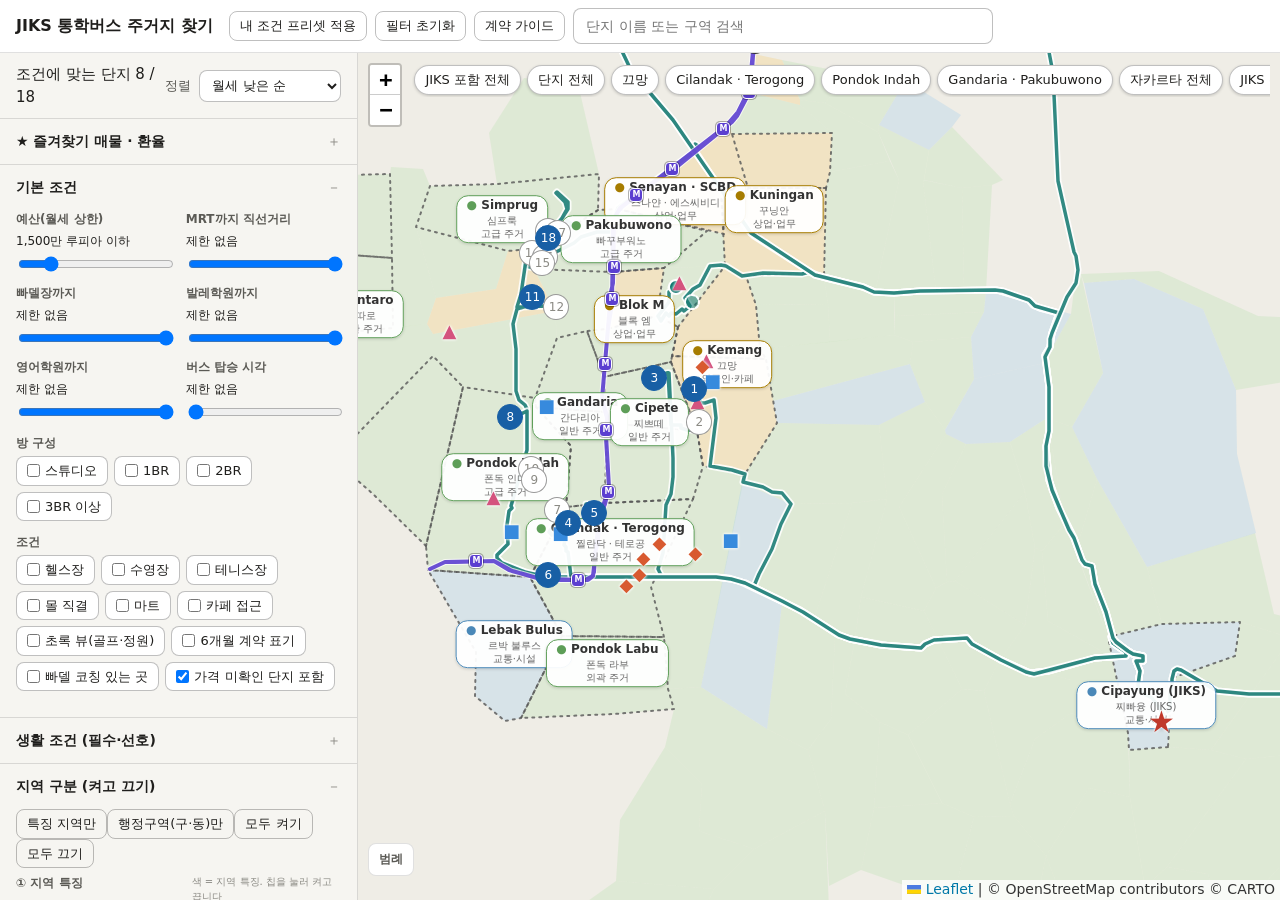
==== index.html @ 431fa8bb "Draw rail on real OSM track geometry; simplify transit colours - Rail lines from OSM route relations" ====
<!DOCTYPE html>
<html lang="ko">
<head>
<meta charset="utf-8">
<meta name="viewport" content="width=device-width, initial-scale=1">
<title>JIKS 통학버스 주거지 찾기</title>
<link rel="stylesheet" href="vendor/leaflet/leaflet.css">
<style>
.leaflet-tile-pane{filter:saturate(.85) brightness(1.02)}
:root{--surface-0:#f6f5f1;--surface-1:#efede6;--surface-2:#ffffff;--text-primary:#1f1e1c;--text-secondary:#5b5a55;--text-muted:#8b8a84;--border:rgba(0,0,0,.12);--border-strong:rgba(0,0,0,.25);--border-stronger:rgba(0,0,0,.4);--fill-accent:#185FA5;--on-accent:#ffffff;--fill-danger:#C0392B;--bg-success:#EAF3DE;--text-success:#27500A;--bg-danger:#FCEBEB;--text-danger:#791F1F;--text-accent:#185FA5;--radius:8px}
@media (prefers-color-scheme:dark){:root{--surface-0:#1c1c1a;--surface-1:#262624;--surface-2:#30302d;--text-primary:#f2f1ec;--text-secondary:#b9b8b0;--text-muted:#8d8c85;--border:rgba(255,255,255,.14);--border-strong:rgba(255,255,255,.28);--border-stronger:rgba(255,255,255,.45);--fill-accent:#5B9BE0;--on-accent:#10161d;--fill-danger:#E8695C;--bg-success:#27500A;--text-success:#C0DD97;--bg-danger:#791F1F;--text-danger:#F7C1C1;--text-accent:#85B7EB}}
*{box-sizing:border-box}
body{margin:0;background:var(--surface-0);color:var(--text-primary);font-family:system-ui,-apple-system,"Segoe UI","Noto Sans KR","Malgun Gothic",sans-serif;font-size:15px;line-height:1.6}
#wrap{max-width:1000px;margin:0 auto;padding:16px}
h1{font-size:22px;font-weight:500;margin:0 0 12px}
button,input[type=text],select{font:inherit;font-size:14px;color:var(--text-primary);background:transparent;border:0.5px solid var(--border-strong);border-radius:var(--radius);padding:6px 12px}
input[type=text],select{background:var(--surface-2);height:36px}
button{cursor:pointer}
button:hover{background:var(--surface-1)}
input[type=range]{width:100%}
.ch{display:inline-flex;align-items:center;gap:5px;font-size:13px;padding:4px 10px;border:0.5px solid var(--border-strong);border-radius:var(--radius);background:var(--surface-2);cursor:pointer;margin:0 6px 6px 0;color:var(--text-primary)}
.ch input{margin:0}
.bd{display:inline-block;font-size:12px;padding:2px 8px;border-radius:var(--radius);background:var(--surface-1);color:var(--text-secondary);margin:2px 4px 2px 0}
.ok{background:var(--bg-success);color:var(--text-success)}
.no{background:var(--bg-danger);color:var(--text-danger)}
.un{color:var(--text-muted)}
.lb{display:flex;flex-direction:column;gap:4px;font-size:13px;color:var(--text-secondary)}
.lb b{color:var(--text-primary);font-weight:500}
.cd{background:var(--surface-2);border:0.5px solid var(--border);border-radius:12px;padding:12px 14px;margin-bottom:8px}
.nb{display:inline-flex;align-items:center;justify-content:center;width:24px;height:24px;border-radius:50%;background:var(--fill-accent);color:var(--on-accent);font-size:12px;font-weight:500;flex:none}
.pp{font-size:13px;line-height:1.55}
.pp a{color:var(--text-accent)}
.pp h4{margin:10px 0 4px;font-size:13px;color:var(--text-secondary);font-weight:500}
.sm{font-size:13px;padding:4px 10px}
.tt{width:100%;font-size:13px;border-collapse:collapse;table-layout:fixed}
.tt td,.tt th{padding:6px 8px;border-bottom:0.5px solid var(--border);text-align:left;vertical-align:top;word-break:break-word;font-weight:400}
.tt th{color:var(--text-secondary);font-size:12px}

.leaflet-container{font:inherit;background:var(--surface-1)}
.leaflet-popup-content-wrapper,.leaflet-popup-tip{background:var(--surface-2);color:var(--text-primary)}
.leaflet-popup-content{margin:12px 14px;width:310px!important;font-size:13px;line-height:1.55}
.leaflet-popup-content a{color:var(--text-accent)}
.leaflet-popup-content h4{margin:10px 0 4px;font-size:13px;color:var(--text-secondary);font-weight:500}
.leaflet-div-icon{background:none;border:0}
.rm{width:26px;height:26px;border-radius:50%;display:flex;align-items:center;justify-content:center;font-size:12px;font-weight:500;border:1.5px solid var(--border-stronger);background:var(--surface-2);color:var(--text-muted)}
.rm{position:relative}
.rm.on{background:var(--fill-accent);border-color:var(--fill-accent);color:var(--on-accent)}
.rm.fv{box-shadow:0 0 0 3px #F5C518}
.rm.fv::after{content:'★';position:absolute;top:-12px;right:-9px;font-size:15px;line-height:1;color:#E0A800;text-shadow:0 0 2px #fff,0 0 2px #fff}
.fb{font-size:15px;line-height:1;padding:4px 10px;color:var(--text-secondary)}
.fb.on{color:#B8860B;border-color:#E0A800;background:rgba(245,197,24,.18)}
.fn{width:100%;min-height:54px;resize:vertical;font:inherit;font-size:13px;color:var(--text-primary);background:var(--surface-2);border:0.5px solid var(--border-strong);border-radius:var(--radius);padding:6px 8px}
.fc{border-left:4px solid #E0A800}
.fx{display:flex;flex-wrap:wrap;gap:6px;align-items:center;margin-top:6px}
.pin{font-size:18px;line-height:20px;text-align:center;text-shadow:0 0 3px #fff,0 0 3px #fff}
.jk{font-size:30px;line-height:30px;text-align:center;color:var(--fill-danger);text-shadow:0 0 3px #fff,0 0 3px #fff}
.leaflet-tooltip.bt{background:var(--surface-2);color:var(--text-primary);border:0.5px solid var(--border-strong);font-size:12px;font-weight:500;padding:1px 6px}
.leaflet-tooltip.dt{background:var(--surface-2);color:var(--text-primary);border:0.5px solid var(--border-strong);font-size:12px;padding:1px 5px}
.zlow .bt{display:none}
.tri{width:100%;height:100%;box-sizing:border-box;display:flex;align-items:center;justify-content:center;border-radius:4px;color:#fff;font-size:8px;font-weight:700;line-height:1;border:1.5px solid #fff;box-shadow:0 0 0 1px rgba(0,0,0,.3)}
.tri.x{border-radius:50%;font-size:9px;box-shadow:0 0 0 2px #333}
.leaflet-tooltip.trn{background:var(--surface-2);color:var(--text-primary);border:0.5px solid var(--border-strong);font-size:11px;font-weight:500;padding:0 5px}
.ztl .trn{display:none}
.ztl .zt,.ztl .zt *{display:none}
.ztl .tgn small+small{display:none}
.zfar .tgn{display:none}
.zlow .zt small{display:none}
.lgr{display:flex;align-items:center;gap:6px;cursor:pointer;user-select:none;padding:1px 0}
.lgr i{display:inline-block;width:20px;height:0;border-top:4px solid}
.lgr.off{opacity:.35;text-decoration:line-through}
#tlg{margin-top:6px;border-top:0.5px solid var(--border);padding-top:6px}
.zc{border-left:4px solid var(--border-strong);cursor:pointer}
.kt{font-size:11px;line-height:1.15;text-align:center;white-space:nowrap;color:var(--text-primary);text-shadow:0 0 3px #fff,0 0 3px #fff,0 0 4px #fff;pointer-events:none}
.kt small{display:block;font-size:10px;color:#666}
.sw{display:inline-block;width:12px;height:12px;border-radius:3px;margin:0 3px 0 6px;vertical-align:-2px;border:0.5px solid rgba(0,0,0,.25)}
.kcn{color:#555;font-size:13px;font-weight:600;letter-spacing:.02em;line-height:1.2;text-align:center;white-space:nowrap;text-shadow:0 0 4px #fff,0 0 4px #fff,0 0 6px #fff;pointer-events:none}
.kcn small{display:block;font-size:11px;font-weight:500}
.tgn{width:max-content;font-size:12px;font-weight:600;white-space:nowrap;text-align:center;background:rgba(255,255,255,.94);border:1px solid;border-radius:12px;padding:2px 9px;pointer-events:auto;cursor:pointer;color:#333;line-height:1.3;box-shadow:0 1px 3px rgba(0,0,0,.15);transform:translate(-50%,-50%)}
.tgn small{display:block;font-size:10px;font-weight:500;color:#666}
.sg{margin:12px 0 4px;font-size:12px;font-weight:600;color:var(--text-secondary)}
.sg small{font-weight:400;color:var(--text-muted);margin-left:6px}
.cc{--cc:#999;display:inline-flex;align-items:center;gap:6px;font-size:13px;padding:4px 11px;border:1px solid var(--border-strong);border-radius:999px;background:var(--surface-2);cursor:pointer;margin:0 6px 6px 0;opacity:.5;user-select:none}
.cc input{display:none}
.cc i{width:12px;height:12px;border-radius:50%;background:var(--cc);display:inline-block;border:0.5px solid rgba(0,0,0,.25)}
.cc:has(input:checked){opacity:1;border-color:var(--cc);background:color-mix(in srgb,var(--cc) 30%,var(--surface-2))}
.rg{display:flex;align-items:center;gap:8px;margin:14px 0 4px;font-size:13px;font-weight:600}
.rg i{width:12px;height:12px;border-radius:50%;display:inline-block;flex:none;border:0.5px solid rgba(0,0,0,.25)}
.rg span{font-weight:400;color:var(--text-muted);font-size:12px}
.rt td{cursor:pointer}
.rt tr:hover td{background:var(--surface-1)}
details.dz{border:0.5px solid var(--border);border-radius:10px;background:var(--surface-2);margin-bottom:6px;padding:6px 12px}
details.dz summary{cursor:pointer;font-size:14px;padding:4px 0}
.tbl{width:100%;border-collapse:collapse;font-size:13px;table-layout:fixed;word-break:break-word}
.tbl td,.tbl th{border-bottom:0.5px solid var(--border);padding:6px 6px;text-align:left;vertical-align:top;font-weight:400}
.zt{font-size:13px;font-weight:600;white-space:nowrap;text-align:center;text-shadow:0 0 3px #fff,0 0 3px #fff,0 0 5px #fff;pointer-events:none}
.zt small{display:block;font-size:11px;font-weight:400}
.jt{transform:translate(-50%,-50%)}
.zc{border-left:4px solid var(--border-strong);cursor:pointer}
.lk{display:flex;flex-wrap:wrap;gap:4px 10px;margin-top:4px}
.ng{margin:10px 0 4px;font-size:13px;color:var(--text-secondary);font-weight:500}
.ni{display:grid;grid-template-columns:repeat(auto-fit,minmax(230px,1fr));gap:6px 12px}
.nr{display:flex;align-items:center;justify-content:space-between;gap:8px;border:0.5px solid var(--border);border-radius:var(--radius);padding:4px 8px;background:var(--surface-2);font-size:13px;line-height:1.35}
.nr small{display:block;color:var(--text-muted);font-size:11px}
.nr select{height:30px;font-size:13px;padding:2px 6px;flex:none}
.nr.m{border-color:var(--fill-accent);border-width:1.5px}
.nr.p{border-style:dashed;border-color:var(--border-stronger)}
.ckr{display:flex;justify-content:space-between;align-items:center;gap:6px;padding:2px 0;border-bottom:0.5px solid var(--border)}
.ck{display:inline-flex;gap:3px;flex:none}
.ck button.on1{background:var(--bg-success);color:var(--text-success)}
.ck button.on0{background:var(--bg-danger);color:var(--text-danger)}


input[type=number]{font:inherit;color:var(--text-primary);background:var(--surface-2);border:0.5px solid var(--border-strong);border-radius:var(--radius);padding:4px 8px;height:30px;width:100%}
.fxb{font-size:12px;color:var(--text-secondary);margin:0 0 8px}
.fxb b{color:var(--text-primary);font-size:14px}
.lr{margin:3px 0}
.rtl{display:flex;align-items:center;justify-content:space-between;gap:6px;padding:3px 0;font-size:13px}.rtl label{display:flex;align-items:center;gap:6px;cursor:pointer;min-width:0}.rtl .sw2{width:14px;height:5px;border-radius:3px;flex:none}.rtl small{color:var(--text-muted);font-size:11px;white-space:nowrap}
.leaflet-tooltip.rn{font-size:11px;font-weight:600;padding:1px 5px}
.st{font-size:16px;line-height:1;padding:2px 8px;color:var(--text-muted)}
.st.on{color:#E0A800;border-color:#E0A800}
/* 배경지도: CARTO Voyager 밝은 컬러 타일 */
/* ===== 앱 셸: PC 2열(사이드바+지도), 모바일 탭 ===== */
html,body{height:100%}
body{overflow:hidden;font-size:14px;line-height:1.5}
#shell{display:grid;grid-template-columns:clamp(340px,28vw,420px) minmax(0,1fr);grid-template-rows:auto minmax(0,1fr);height:100dvh}
#top{grid-column:1/-1;display:flex;align-items:center;gap:8px;padding:8px 16px;background:var(--surface-2);border-bottom:0.5px solid var(--border);min-width:0}
#top h1{font-size:16px;font-weight:600;margin:0 8px 0 0;white-space:nowrap}
#top #q{flex:1;min-width:120px;max-width:420px}
#top .sm{white-space:nowrap}
#tabs{display:none}
#side{overflow-y:auto;overscroll-behavior:contain;background:var(--surface-0);border-right:0.5px solid var(--border);min-height:0}
#mapcol{position:relative;min-width:0;min-height:0}
#mw{position:absolute;inset:0;background:var(--surface-1)}
#sbar{position:sticky;top:0;z-index:5;display:grid;grid-template-columns:1fr auto;gap:8px;align-items:center;padding:10px 16px;background:var(--surface-0);border-bottom:0.5px solid var(--border)}
#sbar #cnt{font-size:14px;font-weight:600}
#sbar .lb{flex-direction:row;align-items:center;gap:6px}
#sbar select{height:32px;font-size:13px;padding:2px 8px}
details.g{border-bottom:0.5px solid var(--border);background:var(--surface-0)}
details.g>summary{cursor:pointer;list-style:none;display:flex;justify-content:space-between;align-items:center;padding:12px 16px;font-size:14px;font-weight:600;margin:0!important}
details.g>summary::-webkit-details-marker{display:none}
details.g>summary::after{content:'＋';font-weight:400;color:var(--text-muted)}
details.g[open]>summary::after{content:'－'}
details.g>.gb{padding:0 16px 14px}
#needp{margin:0!important}
.sg{display:grid!important;grid-template-columns:1fr 1fr;gap:10px 14px!important;margin:0 0 12px!important}
.sg .lb{font-size:12px}
.rowl{margin:0 0 6px!important;display:flex;flex-wrap:wrap;align-items:center;gap:0}
.rowl>span{flex:0 0 100%;margin:0 0 4px!important;font-size:12px!important;font-weight:600}
.ni{grid-template-columns:1fr!important}
#fvp{margin:0!important;padding:12px 16px 0}
#lstw{padding:12px 16px 16px}
#lstw .cd{padding:10px 12px;margin-bottom:8px;cursor:default}
.cd .cm{font-size:12px;color:var(--text-secondary);margin:4px 0 8px;overflow-wrap:anywhere}
.cg{display:grid;grid-template-columns:repeat(3,1fr);gap:6px;margin-bottom:6px}
.cg>div{background:var(--surface-1);border-radius:8px;padding:6px 8px;min-width:0}
.cg small{display:block;font-size:11px;color:var(--text-muted)}
.cg b{font-weight:600;font-size:14px;overflow-wrap:anywhere}
.cs{font-size:12px;color:var(--text-secondary);margin-bottom:4px}
.ch2{display:flex;align-items:center;gap:8px;min-width:0}
.ch2 b{font-weight:600;min-width:0;overflow-wrap:anywhere}
#lstw .fx{flex-wrap:nowrap;flex:none}
#lstw .fx button{white-space:nowrap;padding:4px 8px}
#zinfo{margin:0!important}
#zinfo>div:first-child{display:none}
#zinfo .tt{font-size:12px}
.note{font-size:11px;color:var(--text-muted);line-height:1.6;padding:12px 16px 24px}
#mtool{position:absolute;top:10px;left:54px;right:10px;z-index:1000;display:flex;gap:6px;overflow-x:auto;scrollbar-width:none;padding:2px}
#mtool::-webkit-scrollbar{display:none}
#mtool .sm{flex:none;background:var(--surface-2);box-shadow:0 1px 3px rgba(0,0,0,.18);white-space:nowrap;border-radius:999px}
#lg{position:absolute;left:10px;bottom:24px;z-index:1000;background:var(--surface-2);border:0.5px solid var(--border);border-radius:8px;font-size:12px;color:var(--text-secondary);line-height:1.6;max-width:calc(100% - 20px)}
#lg>summary{cursor:pointer;padding:6px 10px;font-weight:600;list-style:none}
#lg>summary::-webkit-details-marker{display:none}
#lg>div{padding:0 10px 8px}
:focus-visible{outline:2px solid var(--fill-accent);outline-offset:1px}
@media (max-width:860px){
#shell{grid-template-columns:1fr;grid-template-rows:auto auto minmax(0,1fr)}
#top{flex-wrap:wrap;padding:8px 12px;gap:6px}
#top h1{font-size:15px;flex:1 0 100%;margin:0}
#top #q{max-width:none;flex:1 0 100%;order:3}
#tabs{display:flex;background:var(--surface-2);border-bottom:0.5px solid var(--border)}
#tabs button{flex:1;border:0;border-radius:0;padding:10px 0;font-size:14px;font-weight:600;color:var(--text-secondary);border-bottom:2px solid transparent}
#tabs button.on{color:var(--fill-accent);border-bottom-color:var(--fill-accent)}
body[data-v=map] #side{display:none}
body[data-v=list] #mapcol{display:none}
#side{border-right:0}
#sbar{padding:8px 12px}
details.g>summary,details.g>.gb,#fvp,#lstw,.note{padding-left:12px;padding-right:12px}
#mtool{left:50px}
}

</style>
</head>
<body data-v="map">
<div id="shell">
<div id="app" style="display:contents">
<header id="top"><h1>JIKS 통학버스 주거지 찾기</h1>
<button class="sm" id="preset">내 조건 프리셋 적용</button>
<button class="sm" id="reset">필터 초기화</button>
<a class="sm" href="housing-guide/" style="display:inline-flex;align-items:center;text-decoration:none;border:0.5px solid var(--border-strong);border-radius:var(--radius);color:var(--text-primary)">계약 가이드</a>
<input type="text" id="q" placeholder="단지 이름 또는 구역 검색" style="flex:1;min-width:180px">
</header>
<nav id="tabs"><button data-v="map" class="on">지도</button><button data-v="list">목록·필터</button></nav>
<aside id="side">
<div id="sbar">
<div style="font-size:15px;font-weight:500" id="cnt"></div>
<label class="lb" style="flex-direction:row;align-items:center;gap:8px">정렬
<select id="sort"><option value="p">월세 낮은 순</option><option value="s">선호 충족 많은 순</option><option value="m">MRT 가까운 순</option><option value="j">JIKS 가까운 순</option><option value="b">버스 탑승 늦은 순</option><option value="n">번호 순</option></select></label>
</div>
<details class="g" id="fp"><summary>★ 즐겨찾기 매물 · 환율</summary><div class="gb"><div class="fxb"><b id="fxl"></b><div id="fxs"></div><button class="sm" id="fxr" style="margin-top:6px">환율 새로고침</button></div><div class="sg"><label class="lb">관리비(IPL) Rp/㎡<input type="number" data-cost="ipl" step="1000" min="0"></label><label class="lb">전기 단가 Rp/kWh<input type="number" data-cost="kwh" step="10" min="0"></label></div><div id="fpl"></div><div class="sub">공과금은 면적 기준 추정입니다. 전기 약 5.2kWh/㎡, 물 Rp 100,000 + 1,500/㎡. 관리비·전기·물은 단지와 사용량에 따라 달라 실제 청구액과 다릅니다.</div></div></details>
<details class="g" open><summary>기본 조건</summary><div class="gb">
<div class="sg">
<label class="lb">예산(월세 상한) <b id="bv"></b><input type="range" id="budget" min="5" max="60" step="0.5" value="15"></label>
<label class="lb">MRT까지 직선거리 <b id="mv"></b><input type="range" id="mrt" min="0.5" max="5" step="0.1" value="5"></label>
<label class="lb">빠델장까지 <b id="pv"></b><input type="range" id="pd" min="0.5" max="5" step="0.1" value="5"></label>
<label class="lb">발레학원까지 <b id="blv"></b><input type="range" id="bl" min="0.5" max="5" step="0.1" value="5"></label>
<label class="lb">영어학원까지 <b id="env"></b><input type="range" id="en" min="0.5" max="5" step="0.1" value="5"></label>
<label class="lb">버스 탑승 시각 <b id="busv"></b><input type="range" id="bus" min="0" max="60" step="5" value="0"></label>
</div>
<div class="rowl">
<span style="font-size:13px;color:var(--text-secondary);margin-right:6px">방 구성</span>
<label class="ch"><input type="checkbox" data-t="S"> 스튜디오</label>
<label class="ch"><input type="checkbox" data-t="1"> 1BR</label>
<label class="ch"><input type="checkbox" data-t="2"> 2BR</label>
<label class="ch"><input type="checkbox" data-t="3"> 3BR 이상</label>
</div>
<div class="rowl">
<span style="font-size:13px;color:var(--text-secondary);margin-right:6px">조건</span>
<label class="ch"><input type="checkbox" data-f="gym"> 헬스장</label>
<label class="ch"><input type="checkbox" data-f="pool"> 수영장</label>
<label class="ch"><input type="checkbox" data-f="ten"> 테니스장</label>
<label class="ch"><input type="checkbox" data-f="mall"> 몰 직결</label>
<label class="ch"><input type="checkbox" data-f="mart"> 마트</label>
<label class="ch"><input type="checkbox" data-f="cafe"> 카페 접근</label>
<label class="ch"><input type="checkbox" data-f="green"> 초록 뷰(골프·정원)</label>
<label class="ch"><input type="checkbox" data-f="t6"> 6개월 계약 표기</label>
<label class="ch"><input type="checkbox" data-f="coach"> 빠델 코칭 있는 곳</label>
<label class="ch"><input type="checkbox" id="unk" checked> 가격 미확인 단지 포함</label>
</div>
</div></details>
<details id="needp" class="g">
<summary>생활 조건 (필수·선호) <span id="ncnt" style="font-weight:400;font-size:12px;color:var(--text-muted)"></span></summary>
<div class="gb">
<div style="display:flex;flex-wrap:wrap;gap:8px;align-items:center;margin:6px 0">
<button class="sm" id="npreset">추천 생활 조건 적용</button>
<button class="sm" id="nclear">생활 조건 해제</button>
<button class="sm" id="iload">주변 인프라 불러오기</button>
<label class="ch" style="margin:0"><input type="checkbox" id="nu" checked> 미확인 필수 조건은 포함</label>
</div>
<label class="lb" style="max-width:320px;margin-bottom:6px">인프라 집계 반경 <b id="irv"></b><input type="range" id="ir" min="300" max="1500" step="100" value="800"></label>
<div id="istat" style="font-size:12px;color:var(--text-muted);line-height:1.6">필수는 충족하지 못하면 제외하고, 선호는 충족 수로 정렬합니다. 주변 인프라는 OpenStreetMap에서 불러옵니다. 설비·계약 항목은 단지 팝업에서 ✓·✗로 기록합니다.</div>
<div style="margin:6px 0 2px"><span style="font-size:13px;color:var(--text-secondary);margin-right:6px">인프라 지도 표시</span><span id="ilay"></span></div>
<div id="inote" style="font-size:12px;color:var(--text-muted)"></div>
<div id="nlist"></div>
</div>
</details>
<details class="g" open><summary>지역 구분 (켜고 끄기)</summary><div class="gb">
<div class="rowl"><button class="sm" data-rp="feat">특징 지역만</button><button class="sm" data-rp="admin">행정구역(구·동)만</button><button class="sm" data-rp="all">모두 켜기</button><button class="sm" data-rp="none">모두 끄기</button></div>
<div class="sg">① 지역 특징<small>색 = 지역 특징. 칩을 눌러 켜고 끕니다</small></div>
<div class="rowl"><span id="catchips"></span></div>
<div class="rowl"><button class="sm" data-cp="1">특징 전체 켜기</button><button class="sm" data-cp="0">특징 전체 끄기</button></div>
<div class="sg">② 색과 경계</div>
<div class="rowl">
<label class="ch"><input type="checkbox" data-l="tp" checked> 특징별 색칠</label>
<label class="ch"><input type="checkbox" data-l="kc"> 구(Kecamatan) 경계·이름</label>
<label class="ch"><input type="checkbox" data-l="kl"> 동(Kelurahan) 경계</label>
<label class="ch"><input type="checkbox" data-l="kn"> 동 이름(확대 시)</label>
<label class="ch"><input type="checkbox" data-l="zn"> 대략 원(옛 방식)</label>
</div>
<div class="sg">③ 이름표와 설명</div>
<div class="rowl">
<label class="ch"><input type="checkbox" data-l="nm" checked> 특징 지역(통칭)</label>
<label class="ch"><input type="checkbox" data-l="jd"> 그 밖의 자카르타 동네</label>
<label class="ch"><input type="checkbox" data-l="zl" checked> 이름 라벨</label>
<label class="ch"><input type="checkbox" data-l="zk"> 한국 비유</label>
<label class="ch"><input type="checkbox" data-l="zd" checked> 설명 팝업·목록</label>
</div>
<div class="sg">④ 장소</div>
<div class="rowl">
<label class="ch"><input type="checkbox" data-l="pd" checked> 빠델</label>
<label class="ch"><input type="checkbox" data-l="bl" checked> 발레</label>
<label class="ch"><input type="checkbox" data-l="en" checked> 영어학원</label>
<label class="ch"><input type="checkbox" data-l="bus" checked> 버스 시각</label>
</div>
</div></details>
<details class="g"><summary>통학 버스 노선도</summary><div class="gb">
<div style="display:flex;gap:6px;margin-bottom:6px"><button class="sm" id="rtall">전체 켜기</button><button class="sm" id="rtnone">전체 끄기</button></div>
<label class="ch"><input type="checkbox" id="rtlab" checked> 정류장 이름·시각 (확대 시)</label>
<div id="rtlist"></div>
<div class="note" style="padding:6px 0 0">정류장을 시간 순서로 이어 JIKS까지 간 도로 경로 추정입니다(OSRM·OpenStreetMap, 내장 데이터). 실제 경로와 다를 수 있고 노선 번호는 시간표 블록 순서로 추정한 값입니다.</div>
</div></details>
<details class="g" open><summary>교통 표시</summary><div class="gb">
<div class="rowl">
<button class="sm" id="tall">교통 전체 켜기</button><button class="sm" id="tnone">교통 전체 끄기</button><button class="sm" id="trl">교통 다시 불러오기</button>
</div>
<div class="rowl">
<label class="ch"><input type="checkbox" data-l="st" checked> <span style="color:#5B3FD0">■</span> MRT</label>
<label class="ch"><input type="checkbox" data-l="lrt"> <span style="color:#5B3FD0">■</span> LRT</label>
<label class="ch"><input type="checkbox" data-l="krl"> <span style="color:#78716C">■</span> KRL·철도</label>
<label class="ch"><input type="checkbox" data-l="apt"> <span style="color:#78716C">■</span> 공항철도</label>
<label class="ch"><input type="checkbox" data-l="hsr"> <span style="color:#78716C">■</span> 고속철</label>
<label class="ch"><input type="checkbox" data-l="mrp"> <span style="color:#5B3FD0;opacity:.55">■</span> MRT 2단계(미개통)</label>
<label class="ch"><input type="checkbox" data-l="brt"> <span style="color:#1565C0">■</span> BRT 노선</label>
<label class="ch"><input type="checkbox" data-l="bst"> <span style="color:#1565C0">●</span> BRT 정류장</label>
<label class="ch"><input type="checkbox" data-l="stn"> 역 이름</label>
</div>
<div id="tstat" style="font-size:12px;color:var(--text-muted);line-height:1.6">교통 노선과 역을 불러오는 중…</div>
<div id="tnote" style="font-size:12px;color:var(--text-muted)"></div>
</div></details>
<div id="fvp" style="margin-bottom:14px"></div>
<input type="file" id="fimp" accept="application/json,.json" style="display:none">
<div id="lstw">
<div id="list"></div>
</div>
<details class="g"><summary>구역·동네 안내</summary><div class="gb">
<div id="zinfo" style="margin-bottom:14px"></div>
<div id="kinfo" style="margin-bottom:14px"></div>
</div></details>
<details class="g"><summary>버스 시간표 (S2 2026-2027)</summary><div class="gb">
<input type="text" id="tq" placeholder="정류장 이름 검색" style="width:100%;margin-bottom:8px">
<div id="tt"></div>
<div style="font-size:12px;color:var(--text-muted);margin-top:8px;line-height:1.6">시간표 텍스트가 뒤섞여 있어 정류장과 시각의 짝은 읽은 순서입니다. 노선 번호는 원문에서 확인되는 경우만 적었습니다. 학교 원본 PDF로 대조하세요. 가격은 사이트 표기 그대로이며 문의 때 최종 확인이 필요합니다.</div>
</div></details>
<div class="note">OpenStreetMap 실제 지도입니다. 단지·학원·JIKS 팝업마다 구글 지도 링크와 부동산 사이트 검색 링크가 있습니다. 거리는 모두 직선거리입니다. 매물 링크는 각 사이트의 검색 결과이며 가격은 사이트에서 최종 확인하세요. 구역 원은 대략적인 범위이며 행정 경계가 아닙니다. 한국 비유는 분위기 기준의 대략적 대응입니다.</div>
</aside>
<main id="mapcol">
<div id="mtool">
<button class="sm" data-pre="all">JIKS 포함 전체</button>
<button class="sm" data-pre="fit">단지 전체</button>
<button class="sm" data-pre="kem">끄망</button>
<button class="sm" data-pre="cil">Cilandak · Terogong</button>
<button class="sm" data-pre="pi">Pondok Indah</button>
<button class="sm" data-pre="gan">Gandaria · Pakubuwono</button>
<button class="sm" data-pre="jk">자카르타 전체</button>
<button class="sm" data-pre="jiks">JIKS 주변</button>

</div>
<div id="mw"><div id="map" style="position:absolute;inset:0"></div></div>
<details id="lg"><summary>범례</summary><div>
<span style="color:var(--fill-accent)">●</span> 조건 통과 · <span style="color:var(--text-muted)">●</span> 제외 · <span style="color:var(--fill-danger)">★</span> JIKS<br>
<span style="color:#D85A30">◆</span> 빠델 · <span style="color:#D4537E">▲</span> 발레 · <span style="color:#378ADD">■</span> 영어학원<br>
<div id="clg"></div>
<div id="tlg"></div></div></details>
</main>
</div>
</div>
<script src="vendor/leaflet/leaflet.js"></script>
<script src="kel.js"></script>
<script src="routes.js"></script>
<script>
const $=i=>document.getElementById(i);
const hav=(a,b,c,d)=>{const t=Math.PI/180,x=(c-a)*t,y=(d-b)*t,q=Math.sin(x/2)**2+Math.cos(a*t)*Math.cos(c*t)*Math.sin(y/2)**2;return 12742*Math.asin(Math.sqrt(q))};
const JK={n:'Jakarta International Korean School (JIKS)',lat:-6.316718,lng:106.8925189,pid:'ChIJRSCSj0DtaS4RMkHZg6CdzYA'};
const gm=(lat,lng)=>'https://www.google.com/maps/search/?api=1&query='+lat+','+lng;
const gd=(lat,lng)=>'https://www.google.com/maps/dir/?api=1&origin='+lat+','+lng+'&destination='+JK.lat+','+JK.lng+'&destination_place_id='+JK.pid;
const ST=[{n:'Lebak Bulus',lat:-6.289254,lng:106.774937},{n:'Fatmawati',lat:-6.292429,lng:106.792466},{n:'Cipete Raya',lat:-6.2774,lng:106.7975},{n:'Haji Nawi',lat:-6.2667982,lng:106.7973162},{n:'Blok A',lat:-6.2555837,lng:106.797134},{n:'Blok M BCA',lat:-6.2445265,lng:106.7982103}];
const KN={pd:{l:'빠델장',c:'#D85A30'},bl:{l:'발레학원',c:'#D4537E'},en:{l:'영어학원',c:'#378ADD'}};
const PO=[
{k:'pd',n:'Padel Pro Kemang',lat:-6.2560128,lng:106.8137738,coach:1,d:'Jl. Kemang II No.35 · 실내 6면 · 06:00~24:00 · 평일 31.5만/주말 45만 루피아(시간당) · 개인·세미·그룹 코칭 패키지 · 구글 4.5(185)'},
{k:'pd',n:'Racquet Padel Club Cilandak',lat:-6.2863288,lng:106.8063832,coach:1,d:'Jl. M.P.R. III Dalam No.4 · 06:00~22:00 · 카페·샤워·펫 가능 · 코트+코치 예약 가능 · 구글 4.3(134)'},
{k:'pd',n:'Casa de Padel',lat:-6.288781,lng:106.8036166,coach:0,d:'Jl. Cilandak Tengah I Dalam 15A · 2코트 · 커피·도넛 판매 · 구글 4.8(230)'},
{k:'pd',n:'Padely Courts',lat:-6.2934693,lng:106.800659,coach:0,d:'Jl. Intan No.8B · 2코트 · 녹지, Cafe Ohana 뒤 · 08:00~22:00 · 구글 4.8(6)'},
{k:'pd',n:'Citicourt Padel Cilandak',lat:-6.2915532,lng:106.8029616,coach:0,d:'Midtown Residence, Jl. TB Simatupang · 2코트 · 구글 4.6(33)'},
{k:'pd',n:'Backyard Padel Club Cilandak',lat:-6.2879292,lng:106.8125355,coach:0,d:'Jl. Jeruk Purut Raya 50 · 실내 2코트 · 구글 4.9(202)'},
{k:'bl',n:'Rockstar Academy (Lippo Mall Kemang)',lat:-6.2620065,lng:106.8128422,d:'Lippo Mall Kemang 안 · 발레·체조·농구 등 키즈 스포츠, 성인반 · 09:00~21:00 · 구글 4.9(687)'},
{k:'bl',n:'Kemang Dance Center',lat:-6.2550677,lng:106.8144552,d:'Jl. Bangka Raya 5C · RAD 커리큘럼 · 보호자 대기 카페 · 구글 4.7(40) · 후기 일부는 지도 방식에 불만'},
{k:'bl',n:'Caritas Ballet (Pondok Indah Golf Apt 내)',lat:-6.2742213,lng:106.7847277,d:'토요일 오전 프리발레 · 성인 평일 오전반 · 구글 5.0(7)'},
{k:'bl',n:'Toma Studio Pondok Indah',lat:-6.2785004,lng:106.7778578,d:'발레·바레·요가 등 스튜디오 · 구글 4.7(50)'},
{k:'bl',n:'Ade Rayanti School of Ballet',lat:-6.250167,lng:106.770259,d:'Tanah Kusir · 바가노바 방식 · 14:00~18:00 · 구글 4.7(29)'},
{k:'bl',n:'The Ballet Academy of Indonesia',lat:-6.2418023,lng:106.8097854,d:'Jl. Cibulan Raya 18, Petogogan · 구글 4.8(18) · 일요일 휴무'},
{k:'en',n:'TBI Pondok Indah',lat:-6.2845806,lng:106.78929,d:'Jl. Terogong Raya 32 · The British Institute · 구글 4.9(85) · CELTA 교사 후기 · 토요일 09~15시'},
{k:'en',n:'English 1 Pondok Indah',lat:-6.2842313,lng:106.7809526,d:'Plaza Pondok Indah I · 어린이 영어 · 구글 4.9(132) · 매일 운영'},
{k:'en',n:'I Can Read Pondok Indah',lat:-6.2629672,lng:106.786954,d:'Plaza 5 Pondok Indah, Jl. Margaguna Raya 3 · 아동·청소년 영어 · 구글 5.0(163)'},
{k:'en',n:'I Can Read Kemang',lat:-6.2585849,lng:106.8153776,d:'Jl. Kemang Raya 17 · 아동 읽기·영어 · 구글 5.0(42)'},
{k:'en',n:'Sparks English Kemang',lat:-6.2858637,lng:106.8184967,d:'Jl. Ampera Raya 37 · 아동 영어 · 구글 4.4(7) · 수강 일정 변경 불만 후기'}
];
const H='https://jendela360.com/en/sewa-apartemen-hamptons-park-apartment/';
const NP='PONDOK INDAH 1·2 계열(추정), 노선 번호 확인 불가';
const NK='PAKUBUWONO 1·2 중 하나(추정)';
const R=[
{id:'kv',sn:'Kemang Village',nm:'Kemang Village Apartment',z:'끄망',lat:-6.2598032,lng:106.8124117,b:['05:45','Avenue of The Star','KEMANG 1·2·3 (원문 표기)'],p:{S:8.5,'1':null,'2':14,'3':23.5},pt:'스튜디오 38㎡ 850만~1,122만 · 2BR 1,400만~1,770만 · 3BR 2,350만~',f:{gym:1,pool:1,ten:1,mall:1,mart:1,cafe:1},gr:'city',vw:'도시 뷰 위주. 단지에 미니골프·조깅트랙은 있으나 초록 조망은 확인 못 함',t6:0,rt:[4.6,4599],ls:[['KMVA071','스튜디오 38㎡ · Intercon · 1년 선납 시 월 899만',8.99,'https://jendela360.com/sewa-apartemen-kemang-village-apartment/KMVA071'],['KMVA076','스튜디오 38㎡ · 시티뷰 · 1년 선납 1억3,464만(월 1,122만)',11.22,'https://jendela360.com/sewa-apartemen-kemang-village-apartment/KMVA076'],['Rumah123','스튜디오 38㎡ · Intercon(개인 중개)',8.5,'https://www.rumah123.com/venue/kemang-village-175/'],['Rumah123','2BR 86㎡ · Intercon',15,'https://www.rumah123.com/venue/kemang-village-175/'],['AREUM','스튜디오 38.3㎡ · Intercon 21층 · Homey Areum · 가격 미표시(임대 완료 표시) · IPL 무료 안내',null,'https://travelio.com/en/property/jakarta/studio-homey-areum-residence-at-kemang-village_377A771D7?searchType=monthly&checkIn=22-02-2027&checkOut=22-12-2027&guest=1&nights=303&handpicked=']],pro:['Lippo Mall 직결(Hypermart, Fitness First, 영화관, 카페)','발레(Rockstar)가 몰 안, Padel Pro Kemang 가까움'],con:['MRT까지 직선 1.7km 이상','초록 조망 약함','매물 페이지에 12개월만 표기','Bloomington 타워 인터컴 고장 후기'],src:[['Jendela360 스튜디오','https://jendela360.com/sewa-apartemen-kemang-village-apartment/studio'],['Lippo Mall 입점 목록','https://www.orami.co.id/magazine/lippo-mall-kemang']]},
{id:'kj',sn:'Kemang Jaya',nm:'Kemang Jaya Apartemen Taman',z:'끄망',lat:-6.2653999,lng:106.8132324,b:['05:40','아파트 로비 앞 (Lobby Apt)','KEMANG 4 추정(같은 블록)'],p:{S:null,'1':null,'2':24.53,'3':25},pt:'2BR 2,453만~ · 3BR 2,500만~3,530만 (스튜디오·1BR 매물 없음)',f:{gym:1,pool:1,ten:1,mall:0,mart:1,cafe:null},gr:'garden',vw:'구글 후기: 단지 안 정원이 크고 수영장이 2개',t6:null,rt:[4.3,291],ls:[['Jendela360','2BR · Tower Alphernia',24.53,'https://jendela360.com/sewa-apartemen-kemang-jaya-apartment']],pro:['정원·대형 수영장 후기'],con:['예산 크게 초과','30년 넘은 건물, 침수·정체 후기'],src:[['Jendela360','https://jendela360.com/sewa-apartemen-kemang-jaya-apartment']]},
{id:'es',sn:'Essence',nm:'Essence Darmawangsa Apartment',z:'끄망',lat:-6.2580208,lng:106.8055442,b:['05:45','조깅 공원 앞 (Depan Taman Jogging)','KEMANG 4 (원문 표기)'],p:{S:null,'1':null,'2':11.75,'3':20},pt:'2BR 1,175만~1,500만 · 3BR 2,000만~ (스튜디오 못 찾음)',f:{gym:null,pool:1,ten:null,mall:0,mart:1,cafe:null},gr:null,vw:'후기에 일몰 뷰 언급. 초록 조망은 확인 못 함',t6:null,rt:[3.3,1786],ls:[['Travelio','2BR 월 최저 1,175만',11.75,'https://travelio.com/en/sewa-apartemen/essence-dharmawangsa-kebayoran'],['Rumah123','2BR 65㎡ · Tower Eminence',15,'https://www.rumah123.com/en/rent/jakarta-selatan/prapanca/apartment/']],pro:['2BR이 예산 안'],con:['구글 평점 3.3(1,786)','직원·보안 불친절 후기','스튜디오 없음'],src:[['Travelio','https://travelio.com/en/sewa-apartemen/essence-dharmawangsa-kebayoran']]},
{id:'hp',sn:"Hampton's Park",nm:"Hampton's Park Apartment",z:'Cilandak · Terogong',lat:-6.2826781,lng:106.7907246,b:['05:45','보안초소 앞 (Depan Pos Security)',NP],p:{S:null,'1':9.25,'2':9.11,'3':12.26},pt:'1BR 925만~ · 2BR 911만~1,446만 · 3BR(3+1) 1,226만~1,250만',f:{gym:1,pool:1,ten:1,mall:0,mart:1,cafe:1},gr:'golf',vw:'HTPC099는 골프+수영장 뷰. 구글 후기: 단지 안 녹지가 많음',t6:1,rt:[4.3,395],ls:[['HTPC099','2BR 105㎡ · 골프+수영장 뷰 · 저층',14.12,H+'HTPC099'],['HTPC134','2BR 82㎡ · 저층 뷰',13,H+'HTPC134'],['HTPC132','2BR 56㎡ · 고층',11.77,H+'HTPC132'],['HTPC087','2BR 96㎡ · Tower B',11.75,H+'HTPC087'],['HTPD056','3BR(3+1) 102㎡ · Tower B',12.26,H+'HTPD056'],['HTPD057','3BR(3+1) 102㎡ · 저층',12.5,H+'HTPD057'],['HTPC119','2BR 53㎡ · 도시 뷰',9.11,H+'HTPC119'],['HTPC086','2BR 49㎡ · 3·6·12개월 표기',9.75,H+'HTPC086'],['HTPD008','3BR 121㎡ · 골프 뷰',16.5,H+'HTPD008'],['HTPC110','2BR(2+1) 96㎡',15.89,H+'HTPC110'],['HTPC045','2BR 82㎡ · Tower C · 골프장 뷰 · 욕실 2',13.13,H+'HTPC045']],pro:['골프장 쪽 초록 조망 매물, 단지 녹지','Cipete Raya MRT 직선 약 0.9km','TBI 영어학원 약 0.27km','3·6·12개월 표기 매물 있음'],con:['2009년 준공, 후기: 건물 노후·일부 화장실 냄새','로비 직원 영어 소통 어려움 후기','단지 내 몰 없음(PIM 약 2km)','목록 17개 중 앞 11개만 확인'],src:[['Jendela360 목록','https://jendela360.com/en/sewa-apartemen-hamptons-park-apartment'],['Rumah123 위치','https://www.rumah123.com/venue/hamptons-park-vap1775/']],ex:'코칭: Aetora Padel Academy(Jl. Taman Wijaya Kusuma III No.7B, Cilandak Barat) 인당 19.5만, 최소 2명. 좌표는 확인 못 해 지도에는 없음'},
{id:'bm',sn:'Bumimas',nm:'Apartemen Bumimas',z:'Cilandak · Terogong',lat:-6.2809359,lng:106.7952052,b:['05:40','로비 앞 (Depan Lobby)',NP],p:{S:null,'1':null,'2':null,'3':null},pt:'임대 시세 못 찾음 (매매 12.5억~26억 루피아)',f:{gym:null,pool:1,ten:null,mall:0,mart:1,cafe:1},gr:'garden',vw:'후기: 나무가 많고 조용한 분위기, 주변 소형 카페',t6:null,rt:[4,79],ls:[],pro:['Cipete Raya MRT 도보 5분이라는 후기','녹지·조용한 분위기 후기'],con:['임대 가격 못 찾음','1997년 준공, 유닛당 주차 1대 후기'],src:[['Rumah123','https://www.rumah123.com/venue/bumimas-vap1778/'],['Mamikos','https://mamikos.com/apartemen/jakarta-selatan/apartemen-bumi-mas']]},
{id:'pa',sn:'Parama',nm:'Apartemen Parama',z:'Cilandak · Terogong',lat:-6.2915323,lng:106.7872322,b:['06:00','보안초소 앞 (Depan Pos Security)',NP],p:{S:null,'1':null,'2':12.5,'3':12.3},pt:'2BR 1,250만~ · 3BR 1,230만~1,417만',f:{gym:1,pool:1,ten:1,mall:0,mart:null,cafe:null},gr:null,vw:'도시 뷰 매물',t6:null,rt:[4.1,55],ls:[['PMCD008','2BR city view / 3BR 뷰',12.5,'https://jendela360.com/sewa-apartemen-parama-apartment'],['PMCD003','3BR 중층',14.17,'https://jendela360.com/sewa-apartemen-parama-apartment'],['Travelio','3BR 월 최저 1,230만',12.3,'https://www.travelio.com/en/sewa-apartemen/apartemen-parama']],pro:['2·3BR이 예산 안','Fatmawati·Lebak Bulus MRT 가까움'],con:['2000년 준공, 헬스 장비 부족 후기','탑승 06:00으로 가장 늦음'],src:[['Jendela360','https://jendela360.com/sewa-apartemen-parama-apartment']]},
{id:'gv',sn:'Green View',nm:'Green View Apartment Pondok Indah',z:'Pondok Indah',lat:-6.2805718,lng:106.7888434,b:['05:35','보안초소 앞 (Depan Pos Security)',NP],p:{S:null,'1':null,'2':16.7,'3':26},pt:'2BR 1,670만~ · 3BR 2,600만',f:{gym:1,pool:1,ten:1,mall:0,mart:null,cafe:null},gr:null,vw:'이름과 달리 뷰 정보는 못 찾음',t6:null,rt:[4.1,87],ls:[['Travelio','2BR 월 최저 1,670만',16.7,'https://travelio.com/en/sewa-apartemen/nuansa-hijau-apartment-green-view']],pro:['헬스·수영·테니스'],con:['2BR 1,670만~로 예산 초과','오래된 건물 후기'],src:[['Travelio','https://travelio.com/en/sewa-apartemen/nuansa-hijau-apartment-green-view']]},
{id:'pi',sn:'PI Residence',nm:'Pondok Indah Residence',z:'Pondok Indah',lat:-6.2646421,lng:106.7808398,b:['05:35','로비 앞 (Depan Lobby)',NP],p:{S:null,'1':14,'2':null,'3':null},pt:'1BR 1,400만~ (스튜디오·2BR 시세 못 찾음)',f:{gym:1,pool:1,ten:1,mall:1,mart:1,cafe:1},gr:null,vw:'뷰 정보 못 찾음',t6:null,rt:[4,537],ls:[['Travelio','1BR 월 최저 1,400만',14,'https://travelio.com/en/sewa-apartemen/pondok-indah-residence-apartment']],pro:['PIM 2·3 직결','헬스·테니스'],con:['방문객 주차·보안 절차 불편 후기'],src:[['Travelio','https://travelio.com/en/sewa-apartemen/pondok-indah-residence-apartment']]},
{id:'gf',sn:'Golfhill',nm:'Golfhill Terraces (Hill Terrace)',z:'Pondok Indah',lat:-6.2754162,lng:106.7848149,b:['05:45','로비 앞 (Depan Lobby)',NP],p:{S:null,'1':null,'2':null,'3':28.2},pt:'3BR 2,820만~3,800만 (소형 매물 없음)',f:{gym:null,pool:1,ten:1,mall:0,mart:1,cafe:null},gr:'golf',vw:'후기: 골프장 뷰',t6:null,rt:[4.2,32],ls:[['Travelio','3BR 월 최저 2,820만',28.2,'https://travelio.com/en/sewa-apartemen/apartemen-golfhill-terraces-pondok-indah/bulanan'],['99.co','3BR 194㎡ 3,300만~',33,'https://www.99.co/id/komplek-apartemen/25002-golfhill-terraces/units']],pro:['골프 뷰'],con:['3BR 2,800만 이상','엘리베이터·테니스장 노후 후기'],src:[['Travelio','https://www.travelio.com/en/sewa-apartemen/apartemen-golfhill-terraces-pondok-indah']]},
{id:'pg2',sn:'PI Golf Apt',nm:'Pondok Indah Golf Apartment',z:'Pondok Indah',lat:-6.27347,lng:106.7843571,b:['05:50','로비 앞 (Depan Lobby)',NP],p:{S:null,'1':null,'2':null,'3':35.5},pt:'3BR 193㎡ 3,550만 (소형 없음)',f:{gym:1,pool:1,ten:1,mall:0,mart:1,cafe:null},gr:'garden',vw:'후기: 녹지로 둘러싸임, PIM 도보 5분',t6:null,rt:[3.8,190],ls:[['POND004','3BR Tower B',35.5,'https://jendela360.com/sewa-apartemen-pondok-indah-golf-apartment']],pro:['녹지·수영장·체육시설','PIM 도보 5분 후기'],con:['3BR 3,550만으로 예산 크게 초과','보안 절차 불편 후기'],src:[['Jendela360','https://jendela360.com/sewa-apartemen-pondok-indah-golf-apartment']]},
{id:'gh',sn:'Gandaria Heights',nm:'Gandaria Heights Apartment',z:'Gandaria',lat:-6.2440799,lng:106.7845157,b:['05:50','로비 앞 (Depan Lobby)',NK],p:{S:null,'1':9.3,'2':15.5,'3':22.5},pt:'1BR 930만~1,500만 · 2BR 1,550만~ · 3BR 2,250만~',f:{gym:1,pool:1,ten:1,mall:1,mart:1,cafe:1},gr:'city',vw:'도시 뷰 위주',t6:null,rt:[4.5,235],ls:[['GHTB025','1BR 48㎡ · 곧 입주 가능 표기',9.3,'https://jendela360.com/sewa-apartemen-gandaria-heights-apartment/GHTB025'],['GHTB029','1BR 40㎡',14.6,'https://jendela360.com/sewa-apartemen-gandaria-heights-apartment/GHTB029'],['GHTB024','1BR 59㎡',15,'https://jendela360.com/sewa-apartemen-gandaria-heights-apartment/GHTB024']],pro:['Gandaria City 몰 직결','인피니티 풀·헬스·테니스·조깅트랙'],con:['스튜디오 없음','MRT 직선 1.9km(Blok A)'],src:[['Jendela360','https://jendela360.com/apartemen-gandaria/1-kamar']]},
{id:'op',sn:'1 Park Ave',nm:'1 Park Avenue',z:'Gandaria',lat:-6.2457965,lng:106.788572,b:['05:40','One Park 로고 앞 (Depan Logo One Park)',NK],p:{S:null,'1':null,'2':31.35,'3':37.5},pt:'2BR 3,135만~3,600만 · 3BR 3,750만~ (스튜디오·1BR 없음)',f:{gym:1,pool:1,ten:1,mall:0,mart:1,cafe:1},gr:null,vw:'뷰 정보 못 찾음',t6:null,rt:[4.2,507],ls:[['Jendela360','2BR 146㎡',31.35,'https://jendela360.com/sewa-apartemen-1-park-avenue']],pro:['스타벅스 입점, 프라이빗 리프트'],con:['예산 2배 이상'],src:[['Jendela360','https://jendela360.com/sewa-apartemen-1-park-avenue']]},
{id:'ps',sn:'Paku Spring',nm:'The Pakubuwono Spring',z:'Pakubuwono · Simprug',lat:-6.2328071,lng:106.7872756,b:['05:25','아파트 게이트 앞 (Depan Gerbang Apt)',NK],p:{S:null,'1':null,'2':40,'3':null},pt:'2BR 148㎡ USD 2,750 (월 4,000만대, 환산 추정)',f:{gym:null,pool:null,ten:null,mall:0,mart:null,cafe:null},gr:null,vw:'후기: 큰 창, 온천·사우나',t6:null,rt:[4.4,792],ls:[['Rumah123','2BR 148㎡ USD 2,750',40,'https://www.rumah123.com/en/rent/jakarta-selatan/pakubuwono/park/apartment/']],pro:['온천·사우나'],con:['예산 크게 초과','안내데스크·보안 절차 불만 후기'],src:[['Rumah123','https://www.rumah123.com/en/rent/jakarta-selatan/pakubuwono/park/apartment/']]},
{id:'pv',sn:'Paku View',nm:'The Pakubuwono View',z:'Pakubuwono · Simprug',lat:-6.2365825,lng:106.7844953,b:['05:30','로비 앞 (Depan Lobby)',NK],p:{S:null,'1':null,'2':28.5,'3':null},pt:'2BR 145㎡ 2,850만 (USD 1,900)',f:{gym:null,pool:1,ten:null,mall:0,mart:null,cafe:null},gr:null,vw:'일부 유닛 수영장 뷰',t6:null,rt:[4.3,963],ls:[['Rumah123','2BR 145㎡ 고층',28.5,'https://www.rumah123.com/en/rent/jakarta-selatan/pakubuwono/park/apartment/']],pro:['가족 거주 후기 좋음'],con:['예산 초과','주변 정체 후기'],src:[['Jendela360','https://jendela360.com/sewa-apartemen-pakubuwono-view']]},
{id:'pg',sn:'Paku Signature',nm:'The Pakubuwono Signature',z:'Pakubuwono · Simprug',lat:-6.238314,lng:106.7863124,b:['05:35','로비 앞 (Depan Lobby)',NK],p:{S:null,'1':null,'2':33,'3':null},pt:'방 있는 유닛 3,300만~4,200만 (스튜디오·1BR 드묾)',f:{gym:null,pool:1,ten:1,mall:0,mart:1,cafe:null},gr:null,vw:'뷰 정보 못 찾음',t6:null,rt:[4,232],ls:[['Mamikos','월 3,300만~4,200만',33,'https://mamikos.com/apartemen/jakarta-selatan/Apartemen-Pakubuwono-Signature']],pro:['실내 수영장 후기'],con:['예산 초과'],src:[['Jendela360','https://jendela360.com/sewa-apartemen-pakubuwono-signature']]},
{id:'pr',sn:'Paku Residence',nm:'The Pakubuwono Residence',z:'Pakubuwono · Simprug',lat:-6.2373798,lng:106.7868448,b:['05:40','로비 앞 (Depan Lobby)',NK],p:{S:56,'1':null,'2':49.05,'3':74.45},pt:'스튜디오 5,600만 · 2BR 4,905만 · 3BR 7,445만',f:{gym:1,pool:1,ten:1,mall:0,mart:1,cafe:null},gr:null,vw:'후기: 정원이 우거진 리조트 느낌',t6:null,rt:[4.4,1912],ls:[['Jendela360','2BR · 스튜디오',49.05,'https://jendela360.com/sewa-apartemen-pakubuwono-residence']],pro:['단지 안 마트·실내외 수영장'],con:['예산 3배 이상'],src:[['Jendela360','https://jendela360.com/sewa-apartemen-pakubuwono-residence']]},
{id:'bt',sn:'Botanica',nm:'Apartment Botanica',z:'Pakubuwono · Simprug',lat:-6.2332115,lng:106.7890102,b:['05:20','로비 앞 (Depan Lobby)',NK],p:{S:null,'1':null,'2':40,'3':null},pt:'2BR 4,000만 · 최고 5,800만',f:{gym:1,pool:1,ten:null,mall:0,mart:null,cafe:null},gr:'garden',vw:'후기: 식물과 정원이 많음',t6:null,rt:[3.9,1112],ls:[['Jendela360','2BR 중층',40,'https://jendela360.com/apartemen-simprug']],pro:['실내외 수영장·정원'],con:['예산 초과','엔지니어링·서비스 불만 후기'],src:[['Jendela360','https://jendela360.com/apartemen-simprug']]},
{id:'sp',sn:'Simprug Indah',nm:'Simprug Indah Apartment',z:'Pakubuwono · Simprug',lat:-6.2339988,lng:106.7872557,b:['05:35','로비 앞 (Lobby)',NK],p:{S:null,'1':9.59,'2':null,'3':12.09},pt:'1BR 58㎡ 959만 · 3BR 118㎡ 1,209만~1,507만 (스튜디오 없음, 2BR 못 찾음)',f:{gym:1,pool:1,ten:1,mall:0,mart:1,cafe:null},gr:'garden',vw:'후기: 녹지·정원, 야외 정자, 테니스 2면, 큰 수영장',t6:1,rt:[4.1,79],ls:[['ASIB007','1BR 58㎡ · 12·6개월 표기',9.59,'https://jendela360.com/sewa-apartemen-simprug-indah-apartment/ASIB007'],['ASID009','3BR 118㎡',12.09,'https://jendela360.com/en/sewa-apartemen-simprug-indah-apartment'],['ASID010','3BR 117㎡',15.07,'https://jendela360.com/sewa-apartemen-simprug-indah-apartment/ASID010']],pro:['1BR 959만, 6개월 선택 표기','녹지·정원·수영장·테니스 후기','관리비가 낮다는 후기'],con:['MRT 직선 1.7km 이상','스튜디오 없음'],src:[['Jendela360','https://jendela360.com/en/sewa-apartemen-simprug-indah-apartment']]}
];
const X=[
['Taman Dago','05:05','보안초소 앞','원문 지역 미확인'],['Taman Simpruk(원문 표기)','05:10','보안초소 앞','원문 지역 미확인'],['Greenwood','05:15','보안초소 앞','원문 지역 미확인'],['Taman Picadily','05:18','보안초소 앞','원문 지역 미확인'],['Taman Beverly','05:20','보안초소 앞','원문 지역 미확인'],
['Crown Court','05:05','보안초소 앞','원문 지역 미확인'],['Vassa Terrace','05:07','보안초소 앞','원문 지역 미확인'],['Emerald Mansion','05:09','로비 앞','원문 지역 미확인'],['Meadowgreen','05:15','보안초소 앞','원문 지역 미확인'],['Trivium','05:20','로비 앞','원문 지역 미확인'],
['Jl. Cililin','05:35','로터리(Bundaran) 보안초소 지나서','원문 지역 미확인'],['Kintamani','05:50','승차 지점 표기 없음','원문 지역 미확인'],
['Amartapura','05:15','로터리·아파트 앞','원문 지역 미확인'],['Millenium','05:20','Millenium 앞','원문 지역 미확인'],['U Residence','05:25','보안초소 앞','원문 지역 미확인(원문 2회 표기)'],
['Taman Mediterania','05:00','보안초소 앞','원문 지역 미확인'],['Taman Diponegoro','05:05','보안초소 앞','원문 지역 미확인'],['Taman Beverly(2번째 표기)','05:10','보안초소 앞','원문 지역 미확인'],['U Residence(2번째 표기)','05:25','보안초소 앞','원문 지역 미확인'],
['Apt Mitra Sunter','05:30','보안초소 앞','북쪽 자카르타 추정'],['MOI','05:45','Gate C','북쪽 자카르타 추정'],['Gading Kirana','05:50','단지 정문 앞','북쪽 자카르타 추정'],
['Beverly Tower','06:00','보안초소 앞','Cilandak · 지도 좌표 미확인']
];
R.forEach((r,i)=>{r.i=i+1;r.jd=hav(r.lat,r.lng,JK.lat,JK.lng);r.mrt=ST.map(s=>({s,d:hav(r.lat,r.lng,s.lat,s.lng)})).sort((a,b)=>a.d-b.d);r.nb={};['pd','bl','en'].forEach(k=>{r.nb[k]=PO.filter(p=>p.k===k).map(p=>({p,d:hav(r.lat,r.lng,p.lat,p.lng)})).sort((a,b)=>a.d-b.d)});r.nbc=r.nb.pd.filter(x=>x.p.coach)});
const fm=p=>p==null?'미확인':Math.round(p*100).toLocaleString('en-US')+'만';
const fd=d=>d.toFixed(2)+'km';
const fd1=d=>d.toFixed(1)+'km';
const tm=t=>{const a=t.split(':');return +a[0]*60+ +a[1]};
const GRL={golf:'골프장 뷰',garden:'정원·녹지',city:'도시 뷰'};
const SMIN=12,SMAX=500;
let sel=null,HT=620,map,mk,ln,zg,ig,lg,trg,bsg,rtg,rm={},pass={};
const FK='jiks-fav-v1',STS=['관심','방문 예정','연락함','계약 가능','탈락'];
let FV={};
try{const o=JSON.parse(localStorage.getItem(FK)||'{}');if(o&&typeof o==='object')FV=o}catch(e){}
const fsv=()=>{try{localStorage.setItem(FK,JSON.stringify(FV))}catch(e){}};
const esc=t=>String(t==null?'':t).replace(/[&<>"]/g,c=>({'&':'&amp;','<':'&lt;','>':'&gt;','"':'&quot;'}[c]));
const fonly=()=>$('fo')&&$('fo').checked;
const fsc=s=>s==='계약 가능'?' ok':s==='탈락'?' no':'';
const fbtn=id=>'<button class="fb'+(FV[id]?' on':'')+'" data-fv="'+id+'" title="즐겨찾기">'+(FV[id]?'★ 즐겨찾기됨':'☆ 즐겨찾기')+'</button>';
const fform=id=>{const v=FV[id];if(!v)return '';return '<div class="fx"><select data-fs="'+id+'" class="sm" style="height:30px">'+STS.map(x=>'<option'+(x===v.s?' selected':'')+'>'+x+'</option>').join('')+'</select></div><textarea class="fn" data-fn="'+id+'" placeholder="메모 (방문 후기, 연락처, 가격 등)" style="margin-top:6px">'+esc(v.n)+'</textarea>'};
const rIcon=r=>mkIcon('<div class="rm'+(pass[r.id]?' on':'')+(FV[r.id]?' fv':'')+'">'+r.i+'</div>','',26);
function ftog(id){
if(FV[id])delete FV[id];else FV[id]={s:'관심',n:''};
fsv();fupd(id)}
function fupd(id){
const mm=rm[id],open=mm&&mm.isPopupOpen&&mm.isPopupOpen();
if(fonly())render();else if(mm)mm.setIcon(rIcon(R.find(q=>q.id===id)));
lst();fpan();
if(open&&!fonly()){mm.closePopup();mm.openPopup()}}
function fpan(){
const ids=R.filter(r=>FV[r.id]),n=ids.length,f=F();
let h='<div class="cd fc"><div style="display:flex;justify-content:space-between;align-items:center;flex-wrap:wrap;gap:8px"><div style="font-size:15px;font-weight:500"><span style="color:#E0A800">★</span> 즐겨찾기 '+n+'곳</div><div class="fx" style="margin:0"><label class="ch" style="margin:0"><input type="checkbox" id="fo"'+(fonly()?' checked':'')+'> 즐겨찾기만 보기</label><button class="sm" id="fexp">내보내기</button><button class="sm" id="fimb">가져오기</button><button class="sm" id="fclr">전체 해제</button></div></div>';
if(!n)h+='<div style="font-size:13px;color:var(--text-secondary);margin-top:8px">지도 마커 팝업이나 아래 단지 목록의 ☆ 버튼을 누르면 여기서 상태와 메모를 관리할 수 있습니다. 저장은 이 브라우저에만 되며, 다른 기기로 옮길 때는 내보내기·가져오기를 쓰세요.</div>';
else{ids.sort((a,b)=>STS.indexOf(FV[a.id].s)-STS.indexOf(FV[b.id].s)||a.i-b.i);
h+=ids.map(r=>{const v=FV[r.id],l=lo(r,f);return '<div style="border-top:0.5px solid var(--border);margin-top:10px;padding-top:10px"><div style="display:flex;justify-content:space-between;gap:8px;align-items:center;flex-wrap:wrap"><div style="display:flex;align-items:center;gap:8px"><span class="nb">'+r.i+'</span><b style="font-weight:500">'+esc(r.nm)+'</b><span class="bd'+fsc(v.s)+'">'+esc(v.s)+'</span>'+(pass[r.id]?'':'<span class="bd un">현재 조건 제외</span>')+'</div><div class="fx" style="margin:0"><button class="sm" data-go="'+r.id+'">지도에서 보기</button>'+fbtn(r.id)+'</div></div><div style="font-size:13px;color:var(--text-secondary);margin:4px 0">'+esc(r.z)+' · '+esc(r.pt)+' · 버스 '+r.b[0]+' · 최저 '+fm(l)+' · JIKS '+fd1(r.jd)+'</div>'+links(r)+fform(r.id)+'</div>'}).join('')}
h+='</div>';$('fvp').innerHTML=h}
function fexp(){
const b=new Blob([JSON.stringify({v:1,saved:new Date().toISOString(),fav:FV},null,1)],{type:'application/json'});
const a=document.createElement('a');a.href=URL.createObjectURL(b);a.download='jiks-favorites.json';document.body.appendChild(a);a.click();a.remove();setTimeout(()=>URL.revokeObjectURL(a.href),1000)}
function fimp(file){
const rd=new FileReader();rd.onload=()=>{try{const o=JSON.parse(rd.result),src=o.fav||o;let c=0;
Object.keys(src).forEach(k=>{if(R.some(r=>String(r.id)===k)){const v=src[k]||{};FV[k]={s:STS.includes(v.s)?v.s:'관심',n:typeof v.n==='string'?v.n:''};c++}});
fsv();all();alert('즐겨찾기 '+c+'곳을 가져왔습니다.')}catch(e){alert('가져오지 못했습니다. 내보내기로 만든 JSON 파일인지 확인하세요.')}};rd.readAsText(file)}
// 환율·매물 즐겨찾기·공과금 추정
const FXF={v:0.073332,d:'2026-11-16'};
let FX={v:FXF.v,d:FXF.d,live:false};
let CP={ipl:25000,kwh:1700};try{Object.assign(CP,JSON.parse(localStorage.getItem('jiks_cost')||'{}'))}catch(e){}
const FSEED=['KMVA071','KMVA076','AREUM','HTPC119','HTPC045'];
const fkey=(r,i)=>r.id+':'+r.ls[i][0]+':'+i;
let FL=new Set();let flInit=false;
try{const v=localStorage.getItem('jiks_fl');if(v!==null){FL=new Set(JSON.parse(v));flInit=true}}catch(e){}
if(!flInit)R.forEach(r=>r.ls.forEach((l,i)=>{if(FSEED.includes(l[0]))FL.add(fkey(r,i))}));
const flsv=()=>{try{localStorage.setItem('jiks_fl',JSON.stringify([...FL]))}catch(e){}};
const fw=p=>p==null?'미확인':(Math.round(p*1e6*FX.v/1000)/10).toLocaleString('ko-KR')+'만원';
const area=l=>{const m=/(\d+(?:\.\d+)?)㎡/.exec(l[1]);return m?+m[1]:null};
function est(l){const a=area(l);if(a==null)return null;const ipl=l[0]==='AREUM'?0:CP.ipl*a/1e6;const kwh=Math.round(a*5.2);const el=kwh*CP.kwh/1e6;const w=(100000+a*1500)/1e6;const u=ipl+el+w;return{a,ipl,kwh,el,w,u,t:l[2]==null?null:l[2]+u}}
const todayL=()=>new Date().toLocaleDateString('sv');
function fxUi(){$('fxl').textContent='1,000,000 Rp = '+Math.round(FX.v*1e6).toLocaleString('ko-KR')+'원';
$('fxs').textContent=FX.live?'기준일 '+FX.d+' · 접속 시 하루 1회 자동 갱신':'자동 조회 실패 · 저장된 '+FX.d+' 환율 사용 중';
favPanel();lst()}
async function fxLoad(force){let c=null;try{c=JSON.parse(localStorage.getItem('jiks_fx')||'null')}catch(e){}
if(c&&!force&&c.on===todayL()){FX={v:c.v,d:c.d,live:true};fxUi();return}
try{const ctl=new AbortController(),t=setTimeout(()=>ctl.abort(),6000);const res=await fetch('https://open.er-api.com/v6/latest/IDR',{signal:ctl.signal});clearTimeout(t);const j=await res.json();const v=j&&j.rates&&j.rates.KRW;if(!(v>0))throw new Error('rate');
const d=new Date(j.time_last_update_unix*1000).toISOString().slice(0,10);FX={v,d,live:true};try{localStorage.setItem('jiks_fx',JSON.stringify({v,d,on:todayL()}))}catch(e){}}
catch(e){FX=c?{v:c.v,d:c.d,live:false}:{v:FXF.v,d:FXF.d,live:false}}
fxUi()}
function favPanel(){const a=[];R.forEach(r=>r.ls.forEach((l,i)=>{const k=fkey(r,i);if(FL.has(k))a.push({r,l,k,e:est(l)})}));
a.sort((x,y)=>(x.e&&x.e.t!=null?x.e.t:999)-(y.e&&y.e.t!=null?y.e.t:999));
$('fpl').innerHTML=a.length?a.map(x=>{const e=x.e,l=x.l;
return '<div class="cd fv"><div class="hd"><div class="t"><b>'+x.r.sn+' · '+l[0]+'</b></div><div style="display:flex;gap:4px;flex:none"><button class="sm" data-go="'+x.r.id+'">지도</button><button class="st on" data-fl="'+x.k+'" aria-label="즐겨찾기 해제">★</button></div></div><div class="sub">'+l[1]+'</div>'
+'<div class="cg"><div><small>월세</small><b>'+(l[2]==null?'미표시':fw(l[2]))+'</b><small>'+fm(l[2])+'</small></div><div><small>공과금 추정</small><b>'+(e?fw(e.u):'면적 미확인')+'</b></div><div><small>월 총액</small><b>'+(e&&e.t!=null?fw(e.t):'월세 확인 필요')+'</b></div></div>'
+(e?'<div class="sub" style="margin:0 0 4px">관리비 '+(l[0]==='AREUM'?'무료 안내':fw(e.ipl))+' · 전기 '+e.kwh+'kWh '+fw(e.el)+' · 물 '+fw(e.w)+'</div>':'')
+'<div class="lk"><a href="'+l[3]+'" target="_blank" rel="noopener">매물 페이지</a></div></div>'}).join(''):'<div class="sub">지도 팝업의 매물 옆 ☆를 눌러 추가하세요.</div>'}
function toggleFl(k){FL.has(k)?FL.delete(k):FL.add(k);flsv();favPanel();document.querySelectorAll('[data-fl="'+k+'"]').forEach(b=>{b.classList.toggle('on',FL.has(k));b.textContent=FL.has(k)?'★':'☆'})}
function F(){return{b:+$('budget').value,ty:[...document.querySelectorAll('[data-t]:checked')].map(x=>x.dataset.t),fc:[...document.querySelectorAll('[data-f]:checked')].map(x=>x.dataset.f),mrt:+$('mrt').value,pd:+$('pd').value,bl:+$('bl').value,en:+$('en').value,bus:+$('bus').value,unk:$('unk').checked,q:$('q').value.trim().toLowerCase()}}
function lay(k){return document.querySelector('[data-l="'+k+'"]').checked}
function ok(r,f){
if(f.q&&!(r.nm+' '+r.z+' '+r.sn).toLowerCase().includes(f.q))return false;
const keys=f.ty.length?f.ty:['S','1','2','3'];
const known=Object.values(r.p).some(v=>v!=null);
if(!known){if(!f.unk)return false}else{const m=keys.map(k=>r.p[k]).filter(v=>v!=null);if(!m.length||Math.min(...m)>f.b)return false}
for(const c of f.fc){
if(c==='green'){if(r.gr!=='golf'&&r.gr!=='garden')return false}
else if(c==='t6'){if(r.t6!==1)return false}
else if(c==='coach'){const x=r.nbc[0];if(f.pd<5?x.d>f.pd:false)return false}
else if(r.f[c]!==1)return false}
if(f.mrt<5&&r.mrt[0].d>f.mrt)return false;
if(f.pd<5&&r.nb.pd[0].d>f.pd)return false;
if(f.bl<5&&r.nb.bl[0].d>f.bl)return false;
if(f.en<5&&r.nb.en[0].d>f.en)return false;
if(tm(r.b[0])<300+f.bus)return false;
if(r.nd){if(r.nd.bad)return false;if(r.nd.unk&&!$('nu').checked)return false}
return true}
function lo(r,f){const keys=f.ty.length?f.ty:['S','1','2','3'];const m=keys.map(k=>r.p[k]).filter(v=>v!=null);return m.length?Math.min(...m):null}
function labels(){const f=F();$('bv').textContent=Math.round(f.b*100).toLocaleString('en-US')+'만 루피아 이하';$('mv').textContent=f.mrt>=5?'제한 없음':'≤ '+f.mrt.toFixed(1)+'km';$('pv').textContent=f.pd>=5?'제한 없음':'≤ '+f.pd.toFixed(1)+'km';$('blv').textContent=f.bl>=5?'제한 없음':'≤ '+f.bl.toFixed(1)+'km';$('env').textContent=f.en>=5?'제한 없음':'≤ '+f.en.toFixed(1)+'km';$('busv').textContent=f.bus===0?'제한 없음':(f.bus===60?'06:00 이후':'05:'+String(f.bus).padStart(2,'0')+' 이후');$('irv').textContent=$('ir').value+'m';const nv=Object.values(NS);$('ncnt').textContent=nv.length?'필수 '+nv.filter(v=>v===1).length+' · 선호 '+nv.filter(v=>v===2).length:''}

const mkIcon=(h,c,s)=>L.divIcon({html:h,className:c,iconSize:[s,s],iconAnchor:[s/2,s/2]});
const strip=h=>h.replace(/<button class="sm" id="px"[^>]*>닫기<\/button>/,'');

const ZN=[
{id:'kem',n:'끄망 Kemang',z:'끄망',lat:-6.2605,lng:106.8125,r:1250,c:'#E67E22',kr:'이태원·경리단길',d:'외국인·카페·식당 밀집 지역. Lippo Mall Kemang 중심으로 상권이 넓고 한식당도 많음.',pt:['단지 몰 직결 가능, 발레·빠델 시설 가까움','주말·퇴근 시간 정체 심하고 우기 침수 이력','MRT에서 멀어 차량 이동 중심']},
{id:'cil',n:'찔란닥 Cilandak · Terogong',z:'Cilandak · Terogong',lat:-6.2870,lng:106.7985,r:1500,c:'#16A085',kr:'방배동·사당동 주택가',d:'조용한 주거지. 빠델 코트가 모여 있고 Fatmawati·Cipete Raya·Lebak Bulus MRT가 가까움.',pt:['월세가 비교적 낮은 중저가 단지 많음','단지 내 몰은 드물고 Cilandak Town Square, PIM 이용','초록 조망 단지(골프장·정원) 있음']},
{id:'pi',n:'폰독 인다 Pondok Indah',z:'Pondok Indah',lat:-6.2700,lng:106.7830,r:1700,c:'#2980B9',kr:'분당·판교',d:'고급 주거 지역. Pondok Indah Mall 1·2·3과 골프장, 국제학교·학원이 많음.',pt:['몰 직결 단지, 영어학원 밀집','골프 뷰·녹지 풍부','월세는 2BR 이상에서 예산 초과 단지 많음']},
{id:'gan',n:'간다리아 Gandaria',z:'Gandaria',lat:-6.2450,lng:106.7870,r:950,c:'#8E44AD',kr:'영등포 타임스퀘어 일대',d:'Gandaria City 몰을 낀 도심형 고층 단지 지역. 생활 편의가 좋음.',pt:['몰 직결, 헬스·수영·테니스 갖춘 단지','도시 뷰 위주','MRT 직선 약 2km']},
{id:'pak',n:'빠꾸부워노 · 심프룩 Pakubuwono · Simprug',z:'Pakubuwono · Simprug',lat:-6.2350,lng:106.7870,r:1000,c:'#C0392B',kr:'반포·압구정 고급 단지',d:'고급 아파트와 저층 고급 단지가 모인 지역. 월세가 가장 높은 편이고 녹지가 많음.',pt:['대부분 예산 초과, Simprug Indah는 예외','실내외 수영장·정원 단지','버스 탑승 시각이 가장 이름']},
{id:'cip',n:'찌쁘떼 Cipete',z:null,lat:-6.2745,lng:106.7995,r:750,c:'#7F8C8D',kr:'서촌 골목',d:'MRT Cipete Raya역 일대 주거·상권. 대로변은 MRT, 안쪽은 조용한 주거지.',pt:['MRT 접근 좋음','Bumimas·Hampton\'s Park가 인접']},
{id:'leb',n:'르박불루스 Lebak Bulus',z:null,lat:-6.2895,lng:106.7752,r:800,c:'#27AE60',kr:'수서역 일대',d:'MRT 남쪽 종점과 차량기지가 있는 지역. 남쪽으로 이어지는 교통 거점.',pt:['MRT 시발·종착','Parama 단지 가까움']},
{id:'jik',n:'찌뿌용 Cipayung (JIKS)',z:null,lat:JK.lat,lng:JK.lng,r:1200,c:'#D35400',d:'JIKS가 있는 동자카르타 지역. 남부 거주지에서 버스로 통학하며 이른 시각에 탑승함.',pt:['학교 주변 거주 가능 단지는 조사 목록에 없음']}
];
const CITY={C:{n:'중부 자카르타',c:'#5D6D7E'},S:{n:'남부 자카르타',c:'#1F618D'},N:{n:'북부 자카르타',c:'#148F77'},W:{n:'서부 자카르타',c:'#CA6F1E'},E:{n:'동부 자카르타',c:'#239B56'},I:{n:'천 개의 섬',c:'#6C3483'}};
const JD=[
{id:'men',n:'멘텡',e:'Menteng',c:'C',lat:-6.1960,lng:106.8310,r:800,im:'네덜란드 식민지풍 저택과 가로수길이 있는 오래된 부촌',kr:'한남동·성북동',pt:['대사관과 관저 밀집','조용한 주택가','오래된 카페'],pl:'수라바야 거리 골동품 상점가, 멘텡 공원'},
{id:'gam',n:'감비르·모나스',e:'Gambir · Monas',c:'C',lat:-6.1754,lng:106.8272,r:700,im:'독립기념탑 광장과 정부 청사가 모인 국가 상징 구역',kr:'광화문',pt:['국가 행사와 집회','관공서 밀집'],pl:'모나스(독립기념탑)'},
{id:'tha',n:'탐린·수디르만',e:'Thamrin · Sudirman',c:'C',lat:-6.2050,lng:106.8200,r:900,im:'초고층 업무지구가 이어지는 도시 중심축',kr:'테헤란로',pt:['오피스·호텔·쇼핑몰 밀집'],pl:'호텔 인도네시아 로터리(Bundaran HI)'},
{id:'cik',n:'치키니',e:'Cikini',c:'C',lat:-6.1895,lng:106.8395,r:600,im:'예술센터와 오래된 카페가 있는 학생·예술가 거리',kr:'대학로',pt:['공연·전시','오래된 카페'],pl:'타만 이스마일 마르주키(TIM)'},
{id:'tan',n:'타나 아방',e:'Tanah Abang',c:'C',lat:-6.1860,lng:106.8115,r:600,im:'동남아 최대급 의류 도매시장, 늘 혼잡한 상권',kr:'동대문',pt:['의류·원단 도매','통행 혼잡'],pl:'파사르 타나 아방'},
{id:'scb',n:'SCBD·세노파티',e:'SCBD · Senopati',c:'S',lat:-6.2280,lng:106.8095,r:900,im:'고층 오피스와 바·갤러리·브런치가 모인 젊은 부유층 상권',kr:'강남역·압구정 로데오',pt:['고층 오피스','바·갤러리·브런치'],pl:'퍼시픽 플레이스'},
{id:'blm',n:'블록 엠',e:'Blok M',c:'S',lat:-6.2440,lng:106.7985,r:500,im:'청년 상권, 중고 의류와 일식 골목, 교통 허브',kr:'홍대',pt:['중고 의류','일식 골목','교통 허브'],pl:'블록 엠 스퀘어, 믈라와이 일식 거리'},
{id:'teb',n:'테벳',e:'Tebet',c:'S',lat:-6.2370,lng:106.8530,r:800,im:'주택가 속 카페와 에코 파크가 있는 로컬 동네',kr:'연남동·망원동',pt:['주택가 카페','공원'],pl:'테벳 에코 파크'},
{id:'kun',n:'쿠닝안',e:'Kuningan',c:'S',lat:-6.2260,lng:106.8300,r:800,im:'대사관과 대기업·금융 사무지구',kr:'여의도',pt:['대사관','금융·대기업 사무실'],pl:'메가 쿠닝안'},
{id:'kot',n:'코타 투아',e:'Kota Tua',c:'N',lat:-6.1352,lng:106.8133,r:600,im:'옛 바타비아 구시가, 박물관과 자전거 대여',kr:'인천 개항장·군산 근대거리',pt:['식민지 시대 건물','박물관','자전거 대여'],pl:'파타힐라 광장'},
{id:'sun',n:'순다 클라파',e:'Sunda Kelapa',c:'N',lat:-6.1230,lng:106.8080,r:500,im:'전통 범선이 정박한 옛 항구와 어시장',kr:'인천 연안부두',pt:['전통 범선','어시장']},
{id:'anc',n:'안콜',e:'Ancol',c:'N',lat:-6.1250,lng:106.8400,r:1100,im:'해변 리조트와 놀이공원이 있는 가족 나들이 장소',kr:'월미도',pt:['해변','놀이공원'],pl:'두니아 판타시'},
{id:'pik',n:'PIK',e:'Pantai Indah Kapuk',c:'N',lat:-6.1100,lng:106.7420,r:1200,im:'계획 신도시, 중국계 부유층, 카페·몰',kr:'송도',pt:['계획 신도시','카페·몰'],pl:'PIK 애비뉴'},
{id:'kel',n:'클라파 가딩',e:'Kelapa Gading',c:'N',lat:-6.1580,lng:106.9070,r:1000,im:'중상류 주거지와 몰, 먹자골목',kr:'목동',pt:['중상류 주거','몰·먹자골목'],pl:'몰 클라파 가딩'},
{id:'glo',n:'글로독',e:'Glodok',c:'W',lat:-6.1450,lng:106.8170,r:600,im:'차이나타운, 도매시장과 사원, 골목 음식',kr:'인천 차이나타운+남대문시장',pt:['도매시장','사원','골목 음식']},
{id:'gro',n:'그로골·탄중 두렌',e:'Grogol · Tanjung Duren',c:'W',lat:-6.1730,lng:106.7890,r:900,im:'대학가, 학생 상권과 저렴한 식당',kr:'신촌',pt:['대학가','저렴한 식당'],pl:'트리삭티대학교'},
{id:'pur',n:'푸리 인다',e:'Puri Indah',c:'W',lat:-6.1880,lng:106.7340,r:1000,im:'신흥 주거지와 대형 몰',kr:'일산',pt:['신흥 주거지','대형 몰'],pl:'푸리 인다 몰'},
{id:'jat',n:'자티느가라',e:'Jatinegara',c:'E',lat:-6.2150,lng:106.8700,r:700,im:'옛 시장과 서민 상권, 복잡한 역세권',kr:'청량리',pt:['옛 시장','서민 상권','역 주변 혼잡'],pl:'파사르 자티느가라'},
{id:'raw',n:'라와망운',e:'Rawamangun',c:'E',lat:-6.1950,lng:106.8800,r:800,im:'대학과 체육 시설이 있는 조용한 주거지',kr:'안암·회기',pt:['대학','체육 시설'],pl:'자카르타주립대(UNJ)'},
{id:'tmi',n:'타만 미니',e:'Taman Mini',c:'E',lat:-6.3025,lng:106.8950,r:1000,im:'각 지방 전통 가옥을 모은 테마파크',kr:'한국민속촌',pt:['지방별 전시관'],pl:'타만 미니 인도네시아 인다(TMII)'},
{id:'pul',n:'풀로 가둥',e:'Pulo Gadung',c:'E',lat:-6.1850,lng:106.9120,r:1000,im:'공단과 물류 지대',kr:'구로공단',pt:['공단','물류']},
{id:'ser',n:'끄뿔라우안 스리부',e:'Kepulauan Seribu',c:'I',lat:-5.7440,lng:106.6140,r:5000,im:'스노클링과 소형 리조트가 있는 섬 지역',kr:'통영 다도해·제주 섬',pt:['스노클링','소형 리조트']}
];
const jdHtml=d=>{const c=CITY[d.c];return '<div><b style="font-weight:500;font-size:15px;color:'+ACAT[d.cat][2]+'">'+d.n+'</b> <span class="un">'+d.e+' · '+c.n+'</span></div><div style="margin-top:4px">'+chipA(d.cat)+(lay('zk')?' <span class="bd ok">'+d.kr+' 느낌</span>':'')+'</div><div style="margin-top:4px">'+d.im+'</div>'+d.pt.map(x=>'<div>· '+x+'</div>').join('')+(d.pl?'<h4>대표 장소</h4><div>'+d.pl+'</div>':'')+'<div style="margin-top:6px">JIKS까지 직선 <b style="font-weight:500">'+fd1(hav(d.lat,d.lng,JK.lat,JK.lng))+'</b></div><div class="un" style="margin-top:4px">조사 단지 목록과 별개인 참고 정보입니다. 한국 비유는 분위기 기준의 대략적 대응입니다.</div>'};
const znStat=z=>{const a=R.filter(r=>r.z===z.z);if(!z.z||!a.length)return null;const pr=a.flatMap(r=>Object.values(r.p).filter(v=>v!=null));const bs=a.map(r=>r.b[0]).sort();return{n:a.length,min:pr.length?Math.min(...pr):null,b0:bs[0],b1:bs[bs.length-1],jd:a.reduce((t,r)=>t+r.jd,0)/a.length,names:a.map(r=>r.i+'.'+r.sn).join(', ')}};
const znHtml=z=>{const st=znStat(z);return '<div><b style="font-weight:500;font-size:15px;color:'+z.c+'">'+z.n+'</b></div>'+(z.kr&&lay('zk')?'<div style="margin-top:4px"><span class="bd ok">'+z.kr+' 느낌</span></div>':'')+'<div style="margin-top:4px">'+z.d+'</div>'+z.pt.map(x=>'<div>· '+x+'</div>').join('')+(st?'<h4>조사 단지 '+st.n+'곳</h4><div>'+st.names+'</div><div>최저 월세 '+fm(st.min)+' · 버스 '+st.b0+'~'+st.b1+' · JIKS 평균 직선 '+fd1(st.jd)+'</div>':'<div class="un" style="margin-top:4px">조사 목록에 단지 없음</div>')+'<div class="un" style="margin-top:4px">일반 특성 설명이며 원문 조사 외 내용은 현지 확인이 필요합니다.</div>'};
function zinfo(){const el=$('zinfo');if(!lay('zd')){el.innerHTML='';return}
const zk=lay('zk'),rows={};Object.keys(ACAT).forEach(k=>rows[k]=[]);
if(lay('nm'))TG.forEach(g=>{if(g.cat&&catOn(g.cat))rows[g.cat].push({id:g.id,n:g.ko,s:g.n,c:ACAT[g.cat][1],ink:ACAT[g.cat][2],im:g.d,kr:g.kr,sub:g.rs&&g.rs.length?'조사 단지 '+g.rs.length+'곳':''})});
if(lay('jd'))JD.forEach(d=>{if(!catOn(d.cat)||(lay('nm')&&dupJ(d)))return;rows[d.cat].push({id:d.id,n:d.n,s:d.e,c:ACAT[d.cat][1],ink:ACAT[d.cat][2],im:d.im,kr:d.kr,sub:CITY[d.c].n})});
let h='<div style="font-size:15px;font-weight:500;margin-bottom:2px">지역 특징 한눈에</div><div class="un" style="font-size:12px;margin-bottom:4px">행을 누르면 지도가 해당 지역으로 이동합니다. 켜진 특징만 보입니다.</div>',any=false;
Object.keys(ACAT).forEach(k=>{const a=rows[k];if(!a.length)return;any=true;h+='<div class="rg"><i style="background:'+ACAT[k][1]+'"></i>'+ACAT[k][0]+'<span>'+ACAT[k][3]+' · '+a.length+'곳</span></div><table class="tbl rt"><tbody>'+a.map(r=>'<tr data-z="'+r.id+'"><td style="width:30%;border-left:4px solid '+r.c+'"><b style="font-weight:500;color:'+r.ink+'">'+r.n+'</b><div class="un">'+r.s+'</div></td><td>'+r.im+(r.sub?'<div class="un">'+r.sub+'</div>':'')+'</td>'+(zk?'<td style="width:24%">'+(r.kr?'≈ '+r.kr:'')+'</td>':'')+'</tr>').join('')+'</tbody></table>'});
if(!any)h+='<div class="un">켜진 지역이 없습니다. 위 "지역 구분"에서 특징을 켜 보세요.</div>';
el.innerHTML=h}
const KC={'Cilandak':['찔란닥','#16A085'],'Jagakarsa':['자가까르사','#8E7CC3'],'Kebayoran Baru':['끄바요란 바루','#E67E22'],'Kebayoran Lama':['끄바요란 라마','#2980B9'],'Mampang Prapatan':['맘빵 쁘라빠딴','#D4537E'],'Pancoran':['빤쪼란','#7F8C8D'],'Pasar Minggu':['빠사르 밍구','#27AE60'],'Pesanggrahan':['쁘상그라한','#C0392B'],'Setia Budi':['스띠아 부디','#B7950B'],'Tebet':['뜨벳','#6C5CE7'],'Cipayung':['찌빠융','#D35400'],'Pasar Rebo':['빠사르 레보','#1ABC9C'],'Ciracas':['찌라짜스','#5D6D7E'],'Makasar':['마까사르','#A04000'],'Kramat Jati':['끄라맛 자띠','#2E86C1']};
const KR={'Cilandak Barat':'찔란닥 바랏','Cipete Selatan':'찌쁘떼 슬라딴','Gandaria Selatan':'간다리아 슬라딴','Lebak Bulus':'르박 불루스','Pondok Labu':'폰독 라부','Ciganjur':'찌간주르','Cipedak':'찌쁘닥','Jagakarsa':'자가까르사','Lenteng Agung':'른뗑 아궁','Srengseng Sawah':'스렝승 사와','Tanjung Barat':'딴중 바랏','Cipete Utara':'찌쁘떼 우따라','Gandaria Utara':'간다리아 우따라','Gunung':'구눙','Kramat Pela':'끄라맛 쁠라','Melawai':'믈라와이','Petogogan':'쁘또고간','Pulo':'뿔로','Rawa Barat':'라와 바랏','Selong':'슬롱','Senayan':'스나얀','Cipulir':'찌뿔리르','Grogol Selatan':'그로골 슬라딴','Grogol Utara':'그로골 우따라','Kebayoran Lama Selatan':'끄바요란 라마 슬라딴','Kebayoran Lama Utara':'끄바요란 라마 우따라','Pondok Pinang':'폰독 삐낭','Bangka':'방까','Kuningan Barat':'꾸닝안 바랏','Mampang Prapatan':'맘빵 쁘라빠딴','Pela Mampang':'쁠라 맘빵','Tegal Parang':'뜨갈 빠랑','Cikoko':'찌꼬꼬','Duren Tiga':'두렌 띠가','Kalibata':'깔리바따','Pancoran':'빤쪼란','Pengadegan':'쁭아드간','Rawajati':'라와자띠','Cilandak Timur':'찔란닥 띠무르','Jati Padang':'자띠 빠당','Kebagusan':'끄바구산','Pasar Minggu':'빠사르 밍구','Pejaten Barat':'쁘자뗀 바랏','Pejaten Timur':'쁘자뗀 띠무르','Ragunan':'라구난','Bintaro':'빈따로','Pesanggrahan':'쁘상그라한','Petukangan Selatan':'쁘뚜깡안 슬라딴','Petukangan Utara':'쁘뚜깡안 우따라','Ulujami':'울루자미','Guntur':'군뚜르','Karet':'까렛','Karet Semanggi':'까렛 스망기','Pasar Manggis':'빠사르 망기스','Setia Budi':'스띠아 부디','Karet Kuningan':'까렛 꾸닝안','Kuningan Timur':'꾸닝안 띠무르','Menteng Atas':'믄뗑 아따스','Bukit Duri':'부킷 두리','Kebon Baru':'끄본 바루','Manggarai':'망가라이','Manggarai Selatan':'망가라이 슬라딴','Menteng Dalam':'믄뗑 달람','Tebet Barat':'뜨벳 바랏','Tebet Timur':'뜨벳 띠무르','Bambu Apus':'밤부 아뿌스','Ceger':'쯔게르','Cilangkap':'찔랑깝','Cipayung':'찌빠융','Lubang Buaya':'루방 부아야','Munjul':'문줄','Pondok Ranggon':'폰독 랑곤','Setu':'스뚜','Baru':'바루','Cijantung':'찌잔뚱','Gedong':'그동','Kalisari':'깔리사리','Pekayon':'쁘까욘','Cibubur':'찌부부르','Ciracas':'찌라짜스','Kelapa Dua Wetan':'끌라빠 두아 웨딴','Rambutan':'람부딴','Susukan':'수수깐','Cipinang Melayu':'찌삐낭 믈라유','Halim Perdana Kusumah':'할림 쁘르다나 꾸수마','Kebon Pala':'끄본 빨라','Makasar':'마까사르','Pinang Ranti':'삐낭 란띠','Bale Kambang':'발레 깜방','Batu Ampar':'바뚜 암빠르','Cawang':'짜왕','Cililitan':'찌릴리딴','Dukuh':'두꾸','Kampung Tengah':'깜뿡 뜽아','Kramat Jati':'끄라맛 자띠'};
const KNOTE={'Bangka':'끄망 중심부. 끄망 빌리지와 Lippo Mall Kemang이 이 동 안에 있음','Pela Mampang':'끄망 북서쪽과 이어지는 주거지','Cilandak Barat':'Cilandak Town Square 등 상권과 빠델 코트가 모인 주거지. 테로공(Terogong) 거리 포함','Cipete Selatan':'MRT Cipete Raya·Haji Nawi역이 있는 주거·상권','Cipete Utara':'다르마와사(Darmawangsa) 일대 고급 주거지와 접함','Pondok Pinang':'폰독 인다 쇼핑몰·골프 단지가 있는 고급 주거지','Lebak Bulus':'MRT 남쪽 종점·차량기지가 있는 지명. 역 좌표는 이웃 동 경계에 걸릴 수 있음','Gunung':'빠꾸부워노 단지가 모인 곳','Selong':'세노빠띠·빠꾸부워노 인근 고급 주거지','Grogol Selatan':'심프룩(Simprug) 단지 일대','Kebayoran Lama Utara':'Gandaria City 몰이 속한 동','Gandaria Utara':'간다리아 주거지(Kebayoran Baru 소속)','Melawai':'블록 M 상권과 MRT Blok M역','Senayan':'겔로라 붕 까르노(GBK) 경기장 단지','Kuningan Barat':'꾸닝안 업무지구(CBD) 일부','Kuningan Timur':'꾸닝안 업무지구(CBD) 일부','Ragunan':'라구난 동물원','Bintaro':'남쪽으로 땅그랑슬라딴의 Bintaro Jaya와 접함. 그쪽은 자카르타 밖','Kalibata':'깔리바따 영웅 묘지가 있는 동','Cawang':'톨게이트·LRT가 만나는 교통 요충','Halim Perdana Kusumah':'할림 공군기지가 있는 동','Ceger':'JIKS 학교 소재 동','Cipayung':'동네 이름이자 구(Kecamatan) 이름이기도 함','Lenteng Agung':'KRL 통근열차역이 있는 동','Pondok Labu':'남쪽 외곽 주거지','Setia Budi':'동 이름과 구 이름이 같음'};
const TG=[
{id:'kem',n:'Kemang',ko:'끄망',mem:['Bangka','Pela Mampang'],c:'#E67E22',d:'외국인·카페·식당 밀집 지역. Lippo Mall Kemang을 중심으로 상권이 넓고 한식당도 많음.',pt:['행정구역 이름이 아니라 통칭. 주로 Bangka 동에 해당','발레·빠델 시설 가까움','주말·퇴근 시간 정체 심하고 우기 침수 이력','MRT에서 멀어 차량 이동 중심']},
{id:'cil',n:'Cilandak · Terogong',ko:'찔란닥 · 테로공',mem:['Cilandak Barat'],c:'#16A085',d:'조용한 주거지. 빠델 코트가 모여 있고 Fatmawati·Cipete Raya·Lebak Bulus MRT가 가까움.',pt:['Terogong은 Cilandak Barat 안의 거리·동네 이름','월세가 비교적 낮은 중저가 단지 많음','단지 내 몰은 드물고 Cilandak Town Square, PIM 이용','골프장·정원 조망 단지 있음']},
{id:'cip',n:'Cipete',ko:'찌쁘떼',mem:['Cipete Utara','Cipete Selatan'],c:'#7F8C8D',d:'MRT Cipete Raya역 일대 주거·상권. 대로변은 MRT, 안쪽은 조용한 주거지.',pt:['Cipete Selatan은 Cilandak 구, Cipete Utara는 Kebayoran Baru 구로 갈림','Essence Darmawangsa는 끄망이 아니라 Cipete Utara']},
{id:'pi',n:'Pondok Indah',ko:'폰독 인다',mem:['Pondok Pinang'],c:'#2980B9',d:'고급 주거 지역. Pondok Indah Mall 1·2·3과 골프장, 국제학교·학원이 많음.',pt:['행정구역상 이름은 Pondok Pinang. Pondok Indah는 개발 단지 이름','몰 직결 단지, 영어학원 밀집','골프 뷰·녹지 풍부','2BR 이상은 예산 초과 단지 많음']},
{id:'gan',n:'Gandaria',ko:'간다리아',mem:['Gandaria Utara','Gandaria Selatan'],c:'#8E44AD',d:'Gandaria City 몰을 낀 도심형 고층 단지 지역. 생활 편의가 좋음.',pt:['Gandaria City·Gandaria Heights는 Kebayoran Lama Utara 동에 있음','몰 직결, 헬스·수영·테니스 갖춘 단지','도시 뷰 위주']},
{id:'pak',n:'Pakubuwono',ko:'빠꾸부워노',mem:['Gunung','Selong'],c:'#C0392B',d:'고급 아파트가 모인 지역. 월세가 가장 높은 편이고 녹지가 많음.',pt:['대부분 예산 초과','실내외 수영장·정원 단지','버스 탑승 시각이 가장 이름']},
{id:'sim',n:'Simprug',ko:'심프룩',mem:['Grogol Selatan'],c:'#B03A2E',d:'빠꾸부워노 서쪽의 녹지 많은 주거지. 저층 단지와 아파트가 섞여 있음.',pt:['행정구역상 Grogol Selatan','Simprug Indah는 1BR·3BR이 예산 안']},
{id:'blm',n:'Blok M',ko:'블록 엠',mem:['Melawai','Pulo'],c:'#E74C3C',d:'한국인 식당·상점이 모인 상권. MRT Blok M역과 버스 환승 거점.',pt:['Melawai 동 중심','자카르타 한인 생활권으로 알려진 곳']},
{id:'sen',n:'Senayan · SCBD',ko:'스나얀 · 에스씨비디',mem:['Senayan'],c:'#F39C12',d:'경기장 단지와 업무·쇼핑 지구가 이어진 곳.',pt:['GBK 경기장, 포스트 블록 등']},
{id:'kun',n:'Kuningan',ko:'꾸닝안',mem:['Kuningan Barat','Kuningan Timur','Karet Kuningan'],c:'#B7950B',d:'대사관과 고층 업무지구가 모인 지역.',pt:['세 동에 걸쳐 있음','주거지 조사 대상 아님']},
{id:'leb',n:'Lebak Bulus',ko:'르박 불루스',mem:['Lebak Bulus'],c:'#27AE60',d:'MRT 남쪽 종점과 차량기지가 있는 지역. 남쪽으로 이어지는 교통 거점.',pt:['MRT 시발·종착','Parama 단지가 가까움']},
{id:'pbl',n:'Pondok Labu',ko:'폰독 라부',mem:['Pondok Labu'],c:'#2E86C1',d:'남쪽 외곽 주거지. JIKS 방향으로 가까워지는 쪽.',pt:['Cilandak 구 소속']},
{id:'bin',n:'Bintaro',ko:'빈따로',mem:['Bintaro','Petukangan Selatan','Petukangan Utara'],c:'#C0392B',d:'자카르타 서남쪽 끝 주거지. 경계 너머 Bintaro Jaya와 함께 불림.',pt:['자카르타 쪽은 Pesanggrahan 구','Bintaro Jaya는 자카르타 밖(Tangerang Selatan)']},
{id:'jik',n:'Cipayung (JIKS)',ko:'찌빠융 (JIKS)',mem:['Ceger'],c:'#D35400',d:'JIKS가 있는 동자카르타 지역. 남부 거주지에서 버스로 통학함.',pt:['JIKS는 Ceger 동, Cipayung 구','조사 목록 단지는 모두 남자카르타']}
];
const CAT={biz:['상업·업무','#F6D58E','#A67C00','오피스·몰·상점이 밀집한 곳. 낮에 붐비고 주거는 고층 아파트 위주.'],lux:['고급 주거','#CDB8E8','#7E57C2','대형 주택과 고급 단지. 조용하고 녹지가 많으며 월세가 높음.'],exp:['외국인·카페','#F5C6B0','#C0714C','외국인·카페·식당 중심 동네. 활기차지만 정체와 침수에 주의.'],res:['일반 주거','#C5E3BC','#5E9E58','일반 주거지. 생활 시설은 대로변 몰·시장을 이용.'],hub:['교통·시설','#B4D4EC','#4A88B8','지하철·철도·공원·학교 등 시설로 알려진 곳.'],out:['외곽 주거','#E6DFCF','#9A8C70','도심에서 멀고 저밀한 주거지. 이동 시간이 길어짐.']};
const KCAT={'Kuningan Barat':'biz','Kuningan Timur':'biz','Karet Kuningan':'biz','Karet Semanggi':'biz','Senayan':'biz','Melawai':'biz','Kebayoran Lama Utara':'biz','Setia Budi':'biz','Pondok Pinang':'lux','Gunung':'lux','Selong':'lux','Grogol Selatan':'lux','Grogol Utara':'lux','Cipete Utara':'lux','Gandaria Utara':'lux','Petogogan':'lux','Rawa Barat':'lux','Kramat Pela':'lux','Bangka':'exp','Pela Mampang':'exp','Lebak Bulus':'hub','Cawang':'hub','Cililitan':'hub','Halim Perdana Kusumah':'hub','Ragunan':'hub','Kalibata':'hub','Ceger':'hub','Manggarai':'hub'};
const OUTK=['Jagakarsa','Cipayung','Pasar Rebo','Ciracas','Makasar','Kramat Jati'];
const catOf=k=>KCAT[k.k]||(OUTK.includes(k.kc)||k.k==='Pondok Labu'||k.k==='Kebagusan'?'out':'res');
const chipC=c=>'<span class="bd" style="background:'+CAT[c][1]+';color:#333">'+CAT[c][0]+'</span>';
const JCAT={trad:['시장·옛 도심','#F4BFCB','#B34D68','전통시장·구시가·차이나타운. 서민 상권과 옛 건물이 있음.'],cul:['대학·문화','#A8DCD0','#2F8F7C','대학가와 예술 공간. 학생 상권과 저렴한 식당.'],tour:['관광·휴양','#9FD8E8','#2A8CA6','해변·테마파크·섬. 주말 나들이 중심.'],ind:['공단·물류','#D8D8D8','#666666','공단과 물류 지대. 주거 목적과는 거리가 있음.']};
const TONE={warm:['#F6D58E','#A67C00'],home:['#C5E3BC','#5E9E58'],blue:['#B4D4EC','#4A88B8'],gray:['#E4E2DC','#78716C']};
const TMAP={biz:'warm',exp:'warm',trad:'warm',lux:'home',res:'home',out:'home',hub:'blue',cul:'blue',tour:'blue',ind:'gray'};
[CAT,JCAT].forEach(o=>Object.keys(o).forEach(k=>{const t=TONE[TMAP[k]];o[k][1]=t[0];o[k][2]=t[1]}));
const ACAT=Object.assign({},CAT,JCAT);
const JT={men:'lux',gam:'biz',tha:'biz',cik:'cul',tan:'trad',scb:'biz',blm:'exp',teb:'res',kun:'biz',kot:'trad',sun:'trad',anc:'tour',pik:'lux',kel:'res',glo:'trad',gro:'cul',pur:'res',jat:'trad',raw:'cul',tmi:'tour',pul:'ind',ser:'tour'};
JD.forEach(d=>{d.cat=JT[d.id]});
const dupJ=d=>TG.some(g=>g.id===d.id)||d.id==='scb';
const catOn=k=>{const e=document.querySelector('[data-c="'+k+'"]');return !e||e.checked};
const chipA=k=>'<span class="bd" style="background:'+ACAT[k][1]+';color:#333">'+ACAT[k][0]+'</span>';
const tgSub=g=>ACAT[g.cat][0]+(lay('zk')&&g.kr?' · ≈ '+g.kr:'');
const jdLab=d=>'<div class="tgn" style="border-color:'+ACAT[d.cat][2]+'"><span style="color:'+ACAT[d.cat][2]+'">●</span> '+d.n+'<small>'+ACAT[d.cat][0]+(lay('zk')?' · ≈ '+d.kr:'')+'</small></div>';
function buildCats(){$('catchips').innerHTML=Object.keys(ACAT).map(k=>'<label class="cc" style="--cc:'+ACAT[k][1]+'" title="'+ACAT[k][3]+'"><input type="checkbox" data-c="'+k+'" checked><i></i>'+ACAT[k][0]+'</label>').join('')}
function setL(k,v){const e=document.querySelector('[data-l="'+k+'"]');if(e)e.checked=v}
function catAll(v){document.querySelectorAll('[data-c]').forEach(e=>e.checked=v);render()}
function regPre(p){const P={feat:{tp:1,nm:1,jd:0,zl:1,zk:1,zd:1,kc:0,kl:0,kn:0,zn:0},admin:{tp:0,nm:0,jd:0,zl:0,kc:1,kl:1,kn:1,zn:0},all:{tp:1,nm:1,jd:1,zl:1,zk:1,zd:1,kc:1,kl:0,kn:1,zn:0},none:{tp:0,nm:0,jd:0,zl:0,kc:0,kl:0,kn:0,zn:0}}[p];if(!P)return;Object.keys(P).forEach(k=>setL(k,!!P[k]));if(p==='feat'||p==='all')document.querySelectorAll('[data-c]').forEach(e=>e.checked=true);render()}
function zoomTo(id){const g=TG.find(x=>x.id===id);let b=null;if(g&&g.ks.length)b=L.latLngBounds(g.ks.flatMap(k=>k.g.flat()));else{const d=JD.find(x=>x.id===id);if(d)b=L.latLng(d.lat,d.lng).toBounds(Math.max(d.r*3,1500))}
if(!b)return;map.fitBounds(b,{padding:[30,30],maxZoom:16});$('mw').scrollIntoView({block:'nearest',behavior:'smooth'})}
buildCats();
const kdist=k=>KC[k.kc]?KC[k.kc][0]:'';
function pip(lat,lng,rg){let c=false;for(let i=0,j=rg.length-1;i<rg.length;j=i++){const yi=rg[i][0],xi=rg[i][1],yj=rg[j][0],xj=rg[j][1];if((xi>lng)!==(xj>lng)&&lat<(yj-yi)*(lng-xi)/(xj-xi)+yi)c=!c}return c}
const kfind=(lat,lng)=>KEL.find(k=>k.g.some(rg=>pip(lat,lng,rg)))||null;
const kkey=k=>k.k+'|'+k.kc;
function initKel(){R.forEach(r=>r.kl=kfind(r.lat,r.lng));PO.forEach(p=>p.kl=kfind(p.lat,p.lng));ST.forEach(t=>t.kl=kfind(t.lat,t.lng));JK.kl=kfind(JK.lat,JK.lng);
KEL.forEach(k=>{k.rs=R.filter(r=>r.kl===k);k.ps=PO.filter(p=>p.kl===k);k.ms=ST.filter(t=>t.kl===k)});
TG.forEach(t=>{t.ks=KEL.filter(k=>t.mem.includes(k.k));t.rs=R.filter(r=>r.kl&&t.mem.includes(r.kl.k));if(t.ks.length){t.c0=[t.ks.reduce((a,k)=>a+k.c[0],0)/t.ks.length,t.ks.reduce((a,k)=>a+k.c[1],0)/t.ks.length]}});
KEL.forEach(k=>{k.tg=TG.filter(t=>t.mem.includes(k.k));k.cat=catOf(k)});TG.forEach(t=>{if(t.ks.length)t.c=CAT[t.ks[0].cat][2];t.cat=t.ks.length?t.ks[0].cat:'res';const s=ZN.concat(JD).find(x=>x.id===(t.id==='sen'?'scb':t.id));t.kr=s&&s.kr||null})}
const kname=k=>k.k+(KR[k.k]?' <span class="un">'+KR[k.k]+'</span>':'');
const klab=k=>(KR[k.k]?'<small>'+KR[k.k]+'</small>':'');
function kelHtml(k){const kc=KC[k.kc]||['',''];let h='<div><b style="font-weight:500;font-size:15px">'+k.k+'</b> '+(KR[k.k]||'')+'</div><div style="color:var(--text-secondary)">Kelurahan(동) · Kecamatan(구) '+k.kc+' '+kc[0]+' · Kota '+k.kt+'</div><div style="margin-top:6px">'+chipC(k.cat)+'</div><div style="margin-top:2px">'+CAT[k.cat][3]+'</div>';
if(k.tg.length)h+='<div style="margin-top:4px">통칭: '+k.tg.map(t=>'<span class="bd" style="border:1px solid '+t.c+'">'+t.n+' '+t.ko+'</span>').join('')+'</div>';
if(KNOTE[k.k])h+='<div style="margin-top:4px">'+KNOTE[k.k]+'</div>';
if(k.rs.length)h+='<h4>조사 단지</h4>'+k.rs.map(r=>'<div>'+r.i+'. '+r.nm+'</div>').join('');
if(k.ps.length)h+='<h4>빠델·발레·영어학원</h4>'+k.ps.map(p=>'<div><span style="color:'+KN[p.k].c+'">●</span> '+p.n.split(' (')[0]+'</div>').join('');
if(k.ms.length)h+='<h4>MRT</h4>'+k.ms.map(t=>'<div>'+t.n+'</div>').join('');
if(!k.rs.length&&!k.ps.length&&!k.ms.length)h+='<div class="un" style="margin-top:4px">조사 대상 시설 없음</div>';
return h+'<div class="un" style="margin-top:6px">경계는 약식입니다. 경계 근처 시설은 이웃 동으로 표시될 수 있습니다.</div>'}
function tgHtml(t){return '<div><b style="font-weight:500;font-size:15px;color:'+t.c+'">'+t.n+'</b> '+t.ko+'</div><div style="margin-top:4px">'+chipA(t.cat)+(lay('zk')&&t.kr?' <span class="bd ok">'+t.kr+' 느낌</span>':'')+'</div><div style="margin-top:4px">'+t.d+'</div>'+t.pt.map(x=>'<div>· '+x+'</div>').join('')+'<h4>소속 동(Kelurahan)</h4><div>'+t.ks.map(k=>k.k+' '+(KR[k.k]||'')+' ('+k.kc+')').join(', ')+'</div>'+(t.rs.length?'<h4>조사 단지 '+t.rs.length+'곳</h4><div>'+t.rs.map(r=>r.i+'.'+r.sn).join(', ')+'</div><div>최저 월세 '+fm(Math.min(...t.rs.flatMap(r=>Object.values(r.p).filter(v=>v!=null))))+' · 버스 '+t.rs.map(r=>r.b[0]).sort()[0]+'~'+t.rs.map(r=>r.b[0]).sort().slice(-1)[0]+'</div>':'<div class="un" style="margin-top:4px">조사 목록에 단지 없음</div>')+'<div class="un" style="margin-top:4px">통칭 범위와 설명은 일반 특성이며 현지 확인이 필요합니다.</div>'}
let kpoly={},kq='';
function study(){const el=$('kinfo');if(!lay('zd')){el.innerHTML='';return}
const q=kq.toLowerCase();
let h='<div style="font-size:15px;font-weight:500;margin-bottom:8px">지역 공부 패널</div>';
h+='<details class="dz" open><summary><b style="font-weight:500">행정구역 체계</b></summary><table class="tbl"><tr><th>단계</th><th>인도네시아어</th><th>우리 식으로 대략</th><th>예</th></tr><tr><td>1</td><td>Provinsi</td><td>광역 단위</td><td>DKI Jakarta (법령상 2024년부터 Daerah Khusus Jakarta)</td></tr><tr><td>2</td><td>Kota Administrasi</td><td>시</td><td>Jakarta Selatan(남), Jakarta Timur(동)</td></tr><tr><td>3</td><td>Kecamatan</td><td>구</td><td>Cilandak, Kebayoran Baru</td></tr><tr><td>4</td><td>Kelurahan</td><td>동</td><td>Cilandak Barat, Bangka</td></tr><tr><td>5</td><td>RW · RT</td><td>통·반</td><td>주소의 RT 03/RW 05</td></tr></table><div style="font-size:13px;margin-top:6px;color:var(--text-secondary)">끄망, 폰독 인다, 빠꾸부워노처럼 자주 쓰는 이름은 대부분 행정구역이 아니라 통칭입니다. 부동산 사이트와 주소에는 통칭과 동 이름이 섞여 나옵니다. 한글 표기는 대략적인 소리입니다.</div></details>';
h+='<details class="dz" open><summary><b style="font-weight:500">통칭 지역 → 소속 동</b></summary><table class="tbl"><tr><th style="width:24%">통칭</th><th style="width:30%">소속 동(구)</th><th>특징</th></tr>'+TG.map(t=>'<tr><td><b style="font-weight:500;color:'+t.c+'">'+t.n+'</b><div class="un">'+t.ko+'</div></td><td>'+t.ks.map(k=>'<a href="#" data-kz="'+kkey(k)+'">'+k.k+'</a> <span class="un">('+k.kc+')</span>').join('<br>')+'</td><td>'+t.d+(t.rs.length?'<div class="un">조사 단지 '+t.rs.length+'곳</div>':'')+'</td></tr>').join('')+'</table></details>';
h+='<details class="dz" open><summary><b style="font-weight:500">지역 특징별 보기</b></summary>'+Object.keys(CAT).map(c=>{const ks=KEL.filter(k=>k.cat===c);return '<div style="padding:6px 0;border-top:0.5px solid var(--border)">'+chipC(c)+' <span style="font-size:13px;color:var(--text-secondary)">'+CAT[c][3]+'</span><div style="font-size:13px;margin-top:4px">'+ks.map(k=>'<a href="#" data-kz="'+kkey(k)+'">'+k.k+'</a>').join(' · ')+'</div></div>'}).join('')+'<div class="un" style="font-size:12px;margin-top:4px">특징 구분은 일반적인 인상에 따른 대략적 분류입니다. 현지 확인이 필요합니다.</div></details><input type="text" id="kq" placeholder="동·구 이름 검색 (예: Pondok, 끄망)" value="'+kq.replace(/"/g,'')+'" style="width:100%;margin:6px 0">';
const by={};KEL.forEach(k=>{(by[k.kt+'|'+k.kc]=by[k.kt+'|'+k.kc]||[]).push(k)});
Object.keys(by).sort().forEach(key=>{const [kt,kc]=key.split('|');const ks=by[key].filter(k=>!q||(k.k+' '+(KR[k.k]||'')+' '+kc+' '+(KC[kc]?KC[kc][0]:'')+' '+k.tg.map(t=>t.n+t.ko).join(' ')).toLowerCase().includes(q));if(!ks.length)return;
h+='<details class="dz"'+(q?' open':'')+'><summary><b style="font-weight:500">'+kc+'</b> '+KC[kc][0]+' <span class="un">· '+kt+' · 동 '+ks.length+'개</span></summary>'+ks.map(k=>'<div style="padding:4px 0;border-top:0.5px solid var(--border)"><span class="sw" style="margin-left:0;background:'+CAT[k.cat][1]+'"></span><a href="#" data-kz="'+kkey(k)+'"><b style="font-weight:500">'+k.k+'</b></a> '+(KR[k.k]||'')+' <span class="un" style="font-size:12px">'+CAT[k.cat][0]+'</span>'+(k.tg.length?' '+k.tg.map(t=>'<span class="bd" style="border:1px solid '+t.c+'">'+t.ko.split(' ')[0]+'</span>').join(''):'')+(k.rs.length?' <span class="bd ok">단지 '+k.rs.length+'</span>':'')+(KNOTE[k.k]?'<div style="font-size:13px;color:var(--text-secondary)">'+KNOTE[k.k]+'</div>':'')+'</div>').join('')+'</details>'});
h+='<div class="un" style="font-size:12px;margin-top:6px">경계 출처: GADM v3.6(2019)을 단순화. 최신 행정 개편이 반영되지 않았을 수 있고, GADM은 비영리 용도로 쓰는 데이터입니다.</div>';
const keep=document.activeElement&&document.activeElement.id==='kq';el.innerHTML=h;if(keep){const i=$('kq');i.focus();i.setSelectionRange(i.value.length,i.value.length)}}
function labelsUpd(){lg.clearLayers();const z=map.getZoom();
if(true){
if(lay('kc')&&z<=14)KCG.forEach(g=>{const c=KC[g.kc];lg.addLayer(L.marker(g.c,{icon:L.divIcon({html:'<div class="kcn">'+g.kc+'<small>'+c[0]+'</small></div>',className:'',iconSize:[0,0]}),interactive:false,keyboard:false,zIndexOffset:-900}))});
if(lay('kn')&&z>=14)KEL.forEach(k=>lg.addLayer(L.marker(k.c,{icon:L.divIcon({html:'<div class="kt">'+k.k+klab(k)+'</div>',className:'',iconSize:[0,0]}),interactive:false,keyboard:false,zIndexOffset:-900})))}
if(lay('nm')&&lay('zl'))TG.forEach(t=>{if(!t.c0||!catOn(t.cat))return;lg.addLayer(L.marker(t.c0,{icon:L.divIcon({html:'<div class="tgn" style="border-color:'+t.c+'"><span style="color:'+t.c+'">●</span> '+t.n+'<small>'+t.ko+'</small><small>'+tgSub(t)+'</small></div>',className:'',iconSize:[0,0]}),interactive:lay('zd'),keyboard:false,zIndexOffset:-800}).bindPopup(()=>tgHtml(t),{maxWidth:340,maxHeight:430}))})}
function initMap(){
map=L.map('map',{zoomControl:true});
L.tileLayer('https://{s}.basemaps.cartocdn.com/rastertiles/voyager/{z}/{x}/{y}{r}.png',{subdomains:'abcd',maxZoom:20,attribution:'© OpenStreetMap contributors © CARTO'}).addTo(map);
zg=L.layerGroup().addTo(map);lg=L.layerGroup().addTo(map);trg=L.layerGroup().addTo(map);rtg=L.layerGroup().addTo(map);bsg=L.layerGroup().addTo(map);ig=L.layerGroup().addTo(map);mk=L.layerGroup().addTo(map);ln=L.layerGroup().addTo(map);
map.on('popupclose',()=>{ln.clearLayers();sel=null});
map.on('zoomend',()=>{zc();labelsUpd()});map.on('moveend',()=>{drawInfra();drawBus()});}
function zc(){$('map').classList.toggle('zlow',map.getZoom()<15);$('map').classList.toggle('ztl',map.getZoom()<13);$('map').classList.toggle('zfar',map.getZoom()<12)}
function lines(r){ln.clearLayers();
ln.addLayer(L.circle([r.lat,r.lng],{radius:+$('ir').value,color:'#2E8B57',weight:1,dashArray:'3 4',fillColor:'#2E8B57',fillOpacity:.05,interactive:false}));
const tg=[[r.mrt[0].s,r.mrt[0].d,'#7F77DD']];['pd','bl','en'].forEach(k=>{const n=r.nb[k][0];tg.push([n.p,n.d,KN[k].c])});
tg.forEach(t=>ln.addLayer(L.polyline([[r.lat,r.lng],[t[0].lat,t[0].lng]],{color:t[2],weight:2,dashArray:'5 4'}).bindTooltip(fd(t[1]),{permanent:true,className:'dt'})));
ln.addLayer(L.polyline([[r.lat,r.lng],[JK.lat,JK.lng]],{color:'#C0392B',weight:1.5,dashArray:'2 5'}))}
function render(){
mk.clearLayers();ln.clearLayers();zg.clearLayers();rm={};
kpoly={};
if(lay('kc'))KCG.forEach(g=>zg.addLayer(L.polygon(g.g,{color:'#8a8a8a',weight:1.8,opacity:.75,fill:false,interactive:false})));
KEL.forEach(k=>{const kl=lay('kl'),zd=lay('zd');const tp=lay('tp');const pl=L.polygon(k.g,{color:kl?'#777':'transparent',weight:kl?.7:0,opacity:.5,fillColor:tp?CAT[k.cat][1]:'#000',fillOpacity:tp&&catOn(k.cat)?.4:0.01,interactive:zd});if(zd)pl.bindPopup(()=>kelHtml(k),{maxWidth:340,maxHeight:430});kpoly[kkey(k)]=pl;zg.addLayer(pl)});
if(lay('nm'))TG.forEach(t=>{if(!catOn(t.cat))return;t.ks.forEach(k=>zg.addLayer(L.polygon(k.g,{color:'#555',weight:2,dashArray:'2 5',opacity:.8,fill:false,interactive:false})))});
$('clg').innerHTML=lay('tp')?'<div style="margin-top:4px">지역 특징 · '+Object.keys(lay('jd')?ACAT:CAT).map(c=>'<span class="sw" style="background:'+ACAT[c][1]+'"></span>'+ACAT[c][0]).join(' ')+'</div>':'';
labelsUpd();study();
ZN.forEach(z=>{if(lay('zn')){const c=L.circle([z.lat,z.lng],{radius:z.r,color:z.c,weight:1.5,dashArray:'6 4',fillColor:z.c,fillOpacity:.1,interactive:lay('zd')});if(lay('zd'))c.bindPopup(()=>znHtml(z),{maxWidth:340,maxHeight:430});zg.addLayer(c)}
if(lay('zl')&&!lay('nm'))zg.addLayer(L.marker([z.lat,z.lng],{icon:L.divIcon({html:'<div class="zt" style="color:'+z.c+'">'+z.n.split(' ')[0]+'<small>'+(z.n.split(' ').slice(1).join(' '))+'</small>'+(lay('zk')&&z.kr?'<small>≈ '+z.kr+'</small>':'')+'</div>',className:'',iconSize:[0,0]}),interactive:false,keyboard:false,zIndexOffset:-1000}))});
if(lay('jd'))JD.forEach(d=>{if(!catOn(d.cat)||(lay('nm')&&dupJ(d)))return;const f=ACAT[d.cat][1],ik=ACAT[d.cat][2];
const o=L.circle([d.lat,d.lng],{radius:d.r,color:ik,weight:1.2,opacity:.55,fillColor:f,fillOpacity:.4,interactive:lay('zd')});if(lay('zd'))o.bindPopup(()=>jdHtml(d),{maxWidth:340,maxHeight:430});zg.addLayer(o);
if(lay('zl')){const m=L.marker([d.lat,d.lng],{icon:L.divIcon({html:jdLab(d),className:'',iconSize:[0,0]}),interactive:lay('zd'),keyboard:false,zIndexOffset:-800});if(lay('zd'))m.bindPopup(()=>jdHtml(d),{maxWidth:340,maxHeight:430});zg.addLayer(m)}});
zinfo();
PO.forEach((p,i)=>{if(!lay(p.k))return;const c=KN[p.k].c,s=p.k==='pd'?'◆':p.k==='bl'?'▲':'■';
const m=L.marker([p.lat,p.lng],{icon:mkIcon('<span style="color:'+c+'">'+s+'</span>','pin',22),title:p.n});
m.bindPopup(()=>strip(popP(p)),{maxWidth:340,maxHeight:430});m.on('popupopen',()=>{sel={k:'p',id:i}});mk.addLayer(m)});
R.forEach(r=>{const on=pass[r.id];if(fonly()&&!FV[r.id])return;
const m=L.marker([r.lat,r.lng],{icon:rIcon(r),zIndexOffset:FV[r.id]?700:on?600:300,title:r.i+'. '+r.nm});
m.bindPopup(()=>strip(popR(r)),{maxWidth:340,maxHeight:430});
m.on('popupopen',()=>{sel={k:'r',id:r.id};lines(r)});
if(lay('bus'))m.bindTooltip(r.b[0],{permanent:true,direction:'bottom',offset:[0,10],className:'bt'});
rm[r.id]=m;mk.addLayer(m)});
const j=L.marker([JK.lat,JK.lng],{icon:mkIcon('★','jk',30),zIndexOffset:900,title:JK.n}).bindTooltip('JIKS 학교',{permanent:true,direction:'bottom',offset:[0,12],className:'bt'});
j.bindPopup(()=>strip(popJ()),{maxWidth:340,maxHeight:430});mk.addLayer(j);zc()}
const chip=(v,l,z)=>'<span class="bd '+(v===1?'ok':v===0?'no':'un')+'">'+l+' '+(v===1?'있음':v===0?z:'미확인')+'</span>';
const SITES=[['Rumah123','rumah123.com'],['99.co','99.co'],['Jendela360','jendela360.com'],['Travelio','travelio.com'],['Mamikos','mamikos.com'],['OLX','olx.co.id']];
const gs=(q,s)=>'https://www.google.com/search?q='+encodeURIComponent(q+' sewa apartemen site:'+s);
const gmn=n=>'https://www.google.com/maps/search/?api=1&query='+encodeURIComponent(n+' Jakarta');
const links=r=>'<div class="lk">'+SITES.map(s=>'<a href="'+gs(r.nm,s[1])+'" target="_blank" rel="noopener">'+s[0]+'</a>').join('')+'</div>';

function popR(r){const f=F();
let h='<div style="display:flex;justify-content:space-between;align-items:start;gap:8px"><div><span class="nb" style="margin-right:6px">'+r.i+'</span><b style="font-weight:500;font-size:15px">'+r.nm+'</b><div style="color:var(--text-secondary)">'+r.z+(r.kl?' · 행정구역 '+r.kl.k+' / '+r.kl.kc:'')+' · 구글 '+r.rt[0]+'점('+r.rt[1].toLocaleString('en-US')+')</div></div><button class="sm" id="px" aria-label="닫기">닫기</button></div>';
h+='<div style="margin-top:6px">'+fbtn(r.id)+'</div>'+fform(r.id)+'<div style="margin-top:6px"><a href="'+gm(r.lat,r.lng)+'" target="_blank" rel="noopener">구글 지도(좌표)</a> · <a href="'+gmn(r.nm)+'" target="_blank" rel="noopener">구글 지도(이름)</a> · <a href="'+gd(r.lat,r.lng)+'" target="_blank" rel="noopener">JIKS까지 경로</a></div><h4>매물 검색(부동산 사이트)</h4>'+links(r);
h+='<h4>버스 승차</h4><div style="font-size:18px;font-weight:500">'+r.b[0]+'</div><div>승차 지점: '+r.b[1]+'</div><div style="color:var(--text-secondary)">노선: '+r.b[2]+'</div><div>JIKS까지 직선 <b style="font-weight:500">'+fd1(r.jd)+'</b></div>';
h+='<h4>월세 (루피아, 만 단위)</h4><div>'+r.pt+'</div>';
if(r.ls.length)r.ls.forEach((l,i)=>{const k=fkey(r,i),e=est(l),on=FL.has(k);h+='<div class="lr"><button class="st'+(on?' on':'')+'" data-fl="'+k+'" aria-label="매물 즐겨찾기">'+(on?'★':'☆')+'</button> <a href="'+l[3]+'" target="_blank" rel="noopener">'+l[0]+'</a> '+l[1]+' <span class="bd'+(l[2]!=null&&l[2]<=f.b?' ok':'')+'">'+fm(l[2])+'</span>'+(l[2]!=null?' <span class="bd">≈'+fw(l[2])+'</span>':'')+(e&&e.t!=null?'<div class="sub" style="margin:0 0 2px 30px">월 총 추정 '+fw(e.t)+' (관리비 '+(l[0]==='AREUM'?'무료 안내':fw(e.ipl))+' + 전기 '+fw(e.el)+' + 물 '+fw(e.w)+')</div>':'')+'</div>'});if(!r.ls.length)h+='<div class="un">링크할 매물을 못 찾음</div>';
h+='<h4>시설</h4>'+chip(r.f.gym,'헬스장','없음')+chip(r.f.pool,'수영장','없음')+chip(r.f.ten,'테니스','없음')+chip(r.f.mall,'몰 직결','직결 아님')+chip(r.f.mart,'마트','없음')+chip(r.f.cafe,'카페 접근','없음');
h+='<div style="margin-top:4px">뷰: <b style="font-weight:500">'+(GRL[r.gr]||'미확인')+'</b> · '+r.vw+'</div><div>6개월 계약 표기: '+(r.t6===1?'있음':r.t6===0?'없음(12개월만 표기)':'미확인')+'</div>';
h+=needPop(r);
h+='<h4>MRT (직선거리)</h4>';r.mrt.slice(0,3).forEach(m=>{h+='<div>'+m.s.n+' · <b style="font-weight:500">'+fd(m.d)+'</b></div>'});
h+=trNear(r);
['pd','bl','en'].forEach(k=>{h+='<h4>가까운 '+KN[k].l+'</h4>';r.nb[k].slice(0,2).forEach(n=>{h+='<div><span style="color:'+KN[k].c+'">●</span> '+n.p.n+' · <b style="font-weight:500">'+fd(n.d)+'</b>'+(n.p.coach?' <span class="bd ok">코칭</span>':'')+'</div>'})});
if(r.ex)h+='<div style="margin-top:4px;color:var(--text-secondary)">'+r.ex+'</div>';
h+='<h4>장점</h4>'+r.pro.map(x=>'<div>+ '+x+'</div>').join('')+'<h4>단점·주의</h4>'+r.con.map(x=>'<div>- '+x+'</div>').join('');
h+='<h4>출처</h4>'+r.src.map(x=>'<div><a href="'+x[1]+'" target="_blank" rel="noopener">'+x[0]+'</a></div>').join('');return h}
function popP(p){const l=R.map(r=>({r,d:hav(r.lat,r.lng,p.lat,p.lng)})).sort((a,b)=>a.d-b.d).slice(0,3);
return '<div style="display:flex;justify-content:space-between;align-items:start;gap:8px"><div><span style="color:'+KN[p.k].c+'">●</span> <b style="font-weight:500;font-size:15px">'+p.n+'</b><div style="color:var(--text-secondary)">'+KN[p.k].l+'</div></div><button class="sm" id="px" aria-label="닫기">닫기</button></div><div style="margin-top:6px"><a href="'+gm(p.lat,p.lng)+'" target="_blank" rel="noopener">구글 지도에서 열기</a></div><div style="margin-top:8px">'+p.d+'</div>'+(p.k==='pd'?'<div style="margin-top:4px">코칭: '+(p.coach?'있음':'미확인')+'</div>':'')+'<h4>가까운 단지</h4>'+l.map(x=>'<div>'+x.r.i+'. '+x.r.nm+' · <b style="font-weight:500">'+fd(x.d)+'</b></div>').join('')}
function popJ(){const l=R.slice().sort((a,b)=>a.jd-b.jd);
return '<div style="display:flex;justify-content:space-between;align-items:start;gap:8px"><div><span style="color:var(--fill-danger)">★</span> <b style="font-weight:500;font-size:15px">'+JK.n+'</b><div style="color:var(--text-secondary)">Jl. Bina Marga No.24, Ceger, Cipayung, Jakarta Timur 13820</div></div><button class="sm" id="px" aria-label="닫기">닫기</button></div><div style="margin-top:6px"><a href="https://www.google.com/maps/search/?api=1&query=Jakarta+International+Korean+School&query_place_id='+JK.pid+'" target="_blank" rel="noopener">구글 지도에서 열기</a></div><h4>운영 정보(구글)</h4><div>월~금 06:30~15:00 · 토·일 휴무</div><div>전화 +62 21 8444958</div><h4>단지별 직선거리</h4>'+l.map(r=>'<div>'+r.i+'. '+r.sn+' · <b style="font-weight:500">'+fd1(r.jd)+'</b> · 버스 '+r.b[0]+'</div>').join('')}

function go(id){const r=R.find(q=>q.id===id);map.setView([r.lat,r.lng],Math.max(map.getZoom(),16));setView('map');setTimeout(()=>rm[id]&&rm[id].openPopup(),250)}
function bounds(a){map.fitBounds(L.latLngBounds(a),{padding:[40,40]})}
function fit(){bounds(R.map(r=>[r.lat,r.lng]).concat(ST.map(s=>[s.lat,s.lng])))}
function fitAll(){bounds(R.map(r=>[r.lat,r.lng]).concat(ST.map(s=>[s.lat,s.lng]),[[JK.lat,JK.lng]]))}

function lst(){const f=F();let a=R.filter(r=>pass[r.id]&&(!fonly()||FV[r.id]));const so=$('sort').value;
a.sort((p,q)=>so==='s'?(q.nd.pm-p.nd.pm||(lo(p,f)==null?999:lo(p,f))-(lo(q,f)==null?999:lo(q,f))):so==='p'?((lo(p,f)==null?999:lo(p,f))-(lo(q,f)==null?999:lo(q,f))):so==='m'?p.mrt[0].d-q.mrt[0].d:so==='j'?p.jd-q.jd:so==='b'?tm(q.b[0])-tm(p.b[0]):p.i-q.i);
$('cnt').textContent='조건에 맞는 단지 '+a.length+' / '+R.length;
if(!a.length){$('list').innerHTML='<div class="cd" style="color:var(--text-secondary)">조건에 맞는 단지가 없습니다. 예산이나 거리 제한을 늘려 보세요.</div>';return}
$('list').innerHTML=a.map(r=>{const l=lo(r,f);return '<div class="cd'+(FV[r.id]?' fc':'')+'"><div style="display:flex;justify-content:space-between;gap:8px;align-items:center"><div class="ch2"><span class="nb">'+r.i+'</span><b>'+r.nm+'</b></div><div class="fx" style="margin:0"><button class="sm" data-go="'+r.id+'">지도에서 보기</button>'+fbtn(r.id)+'</div></div><div class="cm">'+r.z+' · '+r.pt+'</div><div class="cg"><div><small>최저 월세</small><b>'+fm(l)+'</b></div><div><small>버스</small><b>'+r.b[0]+'</b></div><div><small>JIKS</small><b>'+fd1(r.jd)+'</b></div></div><div class="cs">MRT '+r.mrt[0].s.n+' '+fd(r.mrt[0].d)+' · 빠델 '+fd(r.nb.pd[0].d)+' · 발레 '+fd(r.nb.bl[0].d)+' · 영어 '+fd(r.nb.en[0].d)+'</div><div><span class="bd">'+r.b[1]+'</span><span class="bd">'+(GRL[r.gr]||'뷰 미확인')+'</span></div>'+cardNeed(r)+links(r)+'</div>'}).join('')}
function ttb(){const q=$('tq').value.trim().toLowerCase();
const rows=R.map(r=>[r.b[0],r.nm,r.b[1],r.z,r.b[2],r.i]).concat(X.map(x=>[x[1],x[0],x[2],x[3],'-',0]));
rows.sort((a,b)=>tm(a[0])-tm(b[0])||a[1].localeCompare(b[1]));
const f=rows.filter(x=>!q||(x[1]+x[3]).toLowerCase().includes(q));
$('tt').innerHTML='<table class="tt"><thead><tr><th style="width:15%">시각</th><th style="width:27%">정류장</th><th style="width:24%">승차 지점</th><th style="width:20%">구역</th><th style="width:14%">지도</th></tr></thead><tbody>'+f.map(x=>'<tr><td><b style="font-weight:500">'+x[0]+'</b></td><td>'+x[1]+'</td><td>'+x[2]+'</td><td>'+x[3]+(x[4]!=='-'?'<div style="color:var(--text-muted)">'+x[4]+'</div>':'')+'</td><td>'+(x[5]?'<button class="sm" data-go="'+R[x[5]-1].id+'">'+x[5]+'번</button>':'<span class="un">없음</span>')+'</td></tr>').join('')+'</tbody></table>'}
function all(){labels();const f=F();pass={};R.forEach(r=>{r.nd=need(r);pass[r.id]=ok(r,f)});render();lst();fpan()}

const PRE={kem:[-6.2605,106.8095,15],cil:[-6.2840,106.7920,15],pi:[-6.2720,106.7830,15],jiks:[JK.lat,JK.lng,14],gan:[-6.2395,106.7860,15],jk:[-6.2,106.83,11]};
document.querySelectorAll('[data-pre]').forEach(b=>b.onclick=()=>{const k=b.dataset.pre;if(k==='fit')fit();else if(k==='all')fitAll();else map.setView([PRE[k][0],PRE[k][1]],PRE[k][2])});
$('app').addEventListener('input',e=>{const t=e.target;if(t.closest('#needp')){needInput(e);return}if(t.dataset&&t.dataset.fn){FV[t.dataset.fn]&&(FV[t.dataset.fn].n=t.value,fsv());return}if(t.dataset&&t.dataset.fs){if(FV[t.dataset.fs]){FV[t.dataset.fs].s=t.value;fsv();fpan();lst()}return}if(t.id==='fo'){render();lst();fpan();return}if(t.id==='fimp')return;if(e.target.id==='kq'){kq=e.target.value;study();return}if(e.target.id==='tq'){ttb();return}if(e.target.closest('[data-c]')){render();return}if(e.target.closest('[data-l]')){if(TRK.includes(e.target.dataset.l)){drawTr();drawBus()}else render();return}if(e.target.id==='sort'){lst();return}all()});
$('app').addEventListener('click',e=>{const rp=e.target.closest('[data-rp]');if(rp){regPre(rp.dataset.rp);return}const cp=e.target.closest('[data-cp]');if(cp){catAll(cp.dataset.cp==='1');return}const kz=e.target.closest('[data-kz]');if(kz){e.preventDefault();const pl=kpoly[kz.dataset.kz];if(pl){map.fitBounds(pl.getBounds(),{padding:[30,30],maxZoom:16});setTimeout(()=>pl.openPopup(),400)}return}const fb=e.target.closest('[data-fv]');if(fb){ftog(+fb.dataset.fv||fb.dataset.fv);return}if(e.target.id==='fexp'){fexp();return}if(e.target.id==='fimb'){$('fimp').click();return}if(e.target.id==='fclr'){if(Object.keys(FV).length&&confirm('즐겨찾기와 메모를 모두 지울까요?')){FV={};fsv();all()}return}const b=e.target.closest('[data-go]');if(b)go(b.dataset.go);const q=e.target.closest('[data-z]');if(q){zoomTo(q.dataset.z)}});

/* 생활 조건: 필수·선호, 주변 인프라(OSM), 단지별 직접 기록 */
const INF_CATS=[
{l:'슈퍼마켓',c:'#2E8B57',g:'supermarket',h:'장보기'},
{l:'편의점',c:'#E6A100',g:'convenience store',h:'급한 생필품'},
{l:'병원·의원',c:'#D93F3F',g:'hospital clinic',h:'응급·소아과'},
{l:'약국',c:'#17A2B8',g:'pharmacy',h:'상비약'},
{l:'세탁소',c:'#6C5CE7',g:'laundry',h:'세탁·드라이클리닝'},
{l:'공원',c:'#4CAF50',g:'park',h:'산책·아이 놀이'},
{l:'한식당',c:'#C0392B',g:'Korean restaurant',h:'식사'},
{l:'은행·ATM',c:'#607D8B',g:'ATM bank',h:'현금 인출'}];
const mi=(id,l,h)=>({id,l,h,t:'m'});
const NG=[
{g:'주변 생활 · 반경 안 자동 집계',i:INF_CATS.map((c,k)=>({id:'i'+k,l:c.l,h:c.h,t:'i',ci:k}))},
{g:'유닛·가구 · 팝업에서 직접 기록',i:[mi('furn','가구 포함(풀퍼니시드)','입주 즉시 생활, 단기 계약에 유리'),mi('ac','방마다 에어컨','상시 냉방'),mi('wash','세탁기·건조기','우기 빨래'),mi('water','온수·수압 양호','고층 수압, 온수기 확인'),mi('maid','가사도우미방','3BR 이상에 있는 경우가 많음')]},
{g:'안전·설비 · 팝업에서 직접 기록',i:[mi('sec24','24시간 보안','게이트·로비 상주'),mi('flood','침수 이력 없음','우기(11~3월) 저지대·지하주차장 확인'),mi('gen','정전 대비 발전기','정전 때 엘리베이터·급수'),mi('power','전기 용량 충분','에어컨 여러 대 동시 사용'),mi('net','광 인터넷 설치 가능','재택·온라인 수업'),mi('lift','엘리베이터 양호','고층일수록 후기 확인')]},
{g:'차량·가족 · 팝업에서 직접 기록',i:[mi('park','유닛당 주차 확보','차량 2대 이상이면 확인'),mi('vpark','방문객 주차','방문 절차·주차 가능 여부'),mi('play','어린이 놀이터','아이 있는 가정'),mi('pet','반려동물 가능','단지 규정 확인')]},
{g:'계약·비용 · 팝업에서 직접 기록',i:[mi('fee','관리비(IPL) 포함','월세 외 별도 청구 여부'),mi('pay','월·분기 납부 가능','연 선납 요구가 흔함'),mi('dep','보증금 1~2개월분','보증금 규모·반환 조건')]}
];
const ALLI=NG.flatMap(g=>g.i),MAN=ALLI.filter(i=>i.t==='m');
const NPRE={must:['sec24','flood','ac','water','i0','i2'],pref:['furn','wash','net','gen','park','play','i1','i3','i4','i5','i6']};
const ld=(k,d)=>{try{return JSON.parse(localStorage.getItem(k))||d}catch(e){return d}};
const sv=(k,v)=>{try{localStorage.setItem(k,JSON.stringify(v))}catch(e){}};
let NS=ld('where.ns',{}),CK=ld('where.ck',{}),INF=null,INFL=false,ckOpen=false;
Object.keys(NS).forEach(k=>{if(!ALLI.some(i=>i.id===k)||(NS[k]!==1&&NS[k]!==2))delete NS[k]});
const stc=s=>s===1?'ok':s===0?'no':'un',stt=s=>s===1?'✓':s===0?'✗':'?';
const chipN=x=>'<span class="bd '+stc(x.s)+'">'+(x.m===1?'필수 ':'선호 ')+x.it.l+' '+stt(x.s)+'</span>';
const gq=(q,r)=>'https://www.google.com/maps/search/'+encodeURIComponent(q)+'/@'+r.lat+','+r.lng+',16z';
function st(r,it){if(it.t==='i')return INF&&r.ic?(r.ic[it.ci]>0?1:0):null;const v=(CK[r.id]||{})[it.id];return v===1||v===0?v:null}
function need(r){const rows=[];let bad=0,unk=0,pm=0,pn=0;
ALLI.forEach(it=>{const m=NS[it.id]|0;if(!m)return;const s=st(r,it);rows.push({it,m,s});
if(m===1){if(s===0)bad++;else if(s===null)unk++}else{pn++;if(s===1)pm++}});
return{rows,bad,unk,pm,pn}}
function cardNeed(r){let h='';if(r.nd.rows.length)h+='<div style="margin-top:4px">'+r.nd.rows.map(chipN).join('')+(r.nd.pn?'<span class="bd">선호 '+r.nd.pm+'/'+r.nd.pn+'</span>':'')+'</div>';
if(INF&&r.ic)h+='<div style="font-size:12px;color:var(--text-secondary);margin-top:2px">반경 '+$('ir').value+'m · '+INF_CATS.map((c,k)=>c.l+' '+r.ic[k]).join(' · ')+'</div>';return h}
function needPop(r){let h='<h4>내 생활 조건</h4>'+(r.nd.rows.length?r.nd.rows.map(chipN).join(''):'<div class="un">선택한 조건 없음</div>');
h+='<h4>주변 생활 (반경 '+$('ir').value+'m)</h4>';
if(!INF||!r.ic)h+='<div class="un">미집계 <button class="sm" data-inf="1">불러오기</button></div>';
else h+=INF_CATS.map((c,k)=>'<div><span style="color:'+c.c+'">●</span> '+c.l+' <b style="font-weight:500">'+r.ic[k]+'곳</b>'+(r.in[k]!=null?' · 최근접 '+fd(r.in[k]):'')+'</div>').join('');
h+='<div class="lk">'+INF_CATS.map(c=>'<a href="'+gq(c.g,r)+'" target="_blank" rel="noopener">'+c.l+'</a>').join('')+'</div><div class="un">위 링크는 구글 지도 근처 검색</div>';
h+='<details id="ckd" style="margin-top:6px"'+(ckOpen?' open':'')+'><summary style="cursor:pointer">설비·계약 항목 기록</summary>'+MAN.map(i=>{const v=(CK[r.id]||{})[i.id];return '<div class="ckr"><span>'+i.l+'</span><span class="ck">'+[[1,'✓'],[0,'✗']].map(b=>'<button class="sm'+(v===b[0]?' on'+b[0]:'')+'" data-ck="'+i.id+'" data-r="'+r.id+'" data-v="'+b[0]+'">'+b[1]+'</button>').join('')+'</span></div>'}).join('')+'<div class="un">같은 버튼을 다시 누르면 미확인으로 돌아갑니다. 이 브라우저에만 저장됩니다.</div></details>';
return h}
function buildNeed(){$('nlist').innerHTML=NG.map(g=>'<div class="ng">'+g.g+'</div><div class="ni">'+g.i.map(i=>{const m=NS[i.id]|0;return '<div class="nr'+(m===1?' m':m===2?' p':'')+'"><div>'+i.l+'<small>'+i.h+'</small></div><select data-n="'+i.id+'">'+['무관','필수','선호'].map((x,v)=>'<option value="'+v+'"'+(v===m?' selected':'')+'>'+x+'</option>').join('')+'</select></div>'}).join('')+'</div>').join('');
$('ilay').innerHTML=INF_CATS.map((c,k)=>'<label class="ch"><input type="checkbox" data-il="'+k+'"> <span style="color:'+c.c+'">●</span> '+c.l+'</label>').join('')}
function refresh(id){const f=F();R.forEach(r=>{r.nd=need(r);pass[r.id]=ok(r,f)});
R.forEach(r=>{const m=rm[r.id];if(m){const on=pass[r.id];m.setIcon(rIcon(r));m.setZIndexOffset(FV[r.id]?700:on?600:300)}});
lst();const m=rm[id],p=m&&m.getPopup();if(p&&p.isOpen()){const c=p.getElement().querySelector('.leaflet-popup-content'),y=c.scrollTop;p.update();c.scrollTop=y}}
const OV=['https://overpass-api.de/api/interpreter','https://overpass.kumi.systems/api/interpreter'];
const OQ=['["shop"="supermarket"]','["shop"="convenience"]','["amenity"~"^(hospital|clinic|doctors)$"]','["amenity"="pharmacy"]','["shop"~"^(laundry|dry_cleaning)$"]','["leisure"="park"]','["amenity"="restaurant"]["cuisine"~"korean"]','["amenity"~"^(bank|atm)$"]'];
function bbox(){const m=0.0145,a=R.map(r=>r.lat),o=R.map(r=>r.lng);return[Math.min(...a)-m,Math.min(...o)-m,Math.max(...a)+m,Math.max(...o)+m].map(x=>+x.toFixed(4)).join(',')}
function icat(t){if(t.shop==='supermarket')return 0;if(t.shop==='convenience')return 1;if(/^(hospital|clinic|doctors)$/.test(t.amenity||''))return 2;if(t.amenity==='pharmacy')return 3;if(/^(laundry|dry_cleaning)$/.test(t.shop||''))return 4;if(t.leisure==='park')return 5;if(t.amenity==='restaurant'&&/korean/i.test(t.cuisine||''))return 6;if(/^(bank|atm)$/.test(t.amenity||''))return 7;return -1}
function iparse(j){return(j.elements||[]).map(e=>{const t=e.tags||{},c=icat(t),la=e.lat!=null?e.lat:e.center&&e.center.lat,lo2=e.lon!=null?e.lon:e.center&&e.center.lon;if(c<0||la==null||lo2==null)return null;return[+(+la).toFixed(5),+(+lo2).toFixed(5),c,(t.name||t['name:en']||'').slice(0,40)]}).filter(Boolean)}
const istat=t=>{$('istat').textContent=t};
function calcInfra(){const rad=+$('ir').value/1000;R.forEach(r=>{r.ic=INF_CATS.map(()=>0);r.in=INF_CATS.map(()=>null);INF.forEach(p=>{const d=hav(r.lat,r.lng,p[0],p[1]);if(d<=rad)r.ic[p[2]]++;if(r.in[p[2]]==null||d<r.in[p[2]])r.in[p[2]]=d})})}
function setInf(d,src){INF=d;calcInfra();$('iload').textContent='인프라 다시 불러오기';istat('집계 완료 '+d.length+'곳 · '+src+' · © OpenStreetMap contributors. 반경 안 개수는 직선거리 기준이며 이름 없는 점포도 포함합니다.');all();drawInfra()}
async function loadInfra(force){if(INFL)return;INFL=true;const bb=bbox();
try{if(!force){const c=ld('where.inf',null);if(c&&c.v===1&&c.k===bb&&Date.now()-c.t<6048e5&&c.d&&c.d.length){setInf(c.d,'저장본');return}}
istat('주변 인프라 불러오는 중…');const q='[out:json][timeout:60];('+OQ.map(t=>'nwr'+t+'('+bb+');').join('')+');out tags center;';let err='';
for(const u of OV){try{const ctl=new AbortController(),to=setTimeout(()=>ctl.abort(),75000);const res=await fetch(u,{method:'POST',body:'data='+encodeURIComponent(q),headers:{'Content-Type':'application/x-www-form-urlencoded'},signal:ctl.signal});clearTimeout(to);if(!res.ok)throw new Error('HTTP '+res.status);const d=iparse(await res.json());if(!d.length)throw new Error('빈 결과');sv('where.inf',{v:1,k:bb,t:Date.now(),d});setInf(d,'OpenStreetMap(Overpass)');return}catch(e){err=e.name==='AbortError'?'시간 초과':String(e.message||e)}}
istat('인프라를 불러오지 못했습니다('+err+'). 버튼으로 다시 시도하거나 팝업의 구글 지도 링크를 쓰세요.')}
finally{INFL=false}}
function ensureInfra(){if(!INF&&!INFL)loadInfra(false)}
function drawInfra(){if(!ig)return;ig.clearLayers();const on=[...document.querySelectorAll('[data-il]:checked')].map(x=>+x.dataset.il),n=$('inote');n.textContent='';if(!on.length)return;if(!INF){ensureInfra();return}
if(map.getZoom()<15){n.textContent='지도를 확대(줌 15 이상)하면 표시됩니다.';return}
const b=map.getBounds();let c=0,more=false;for(const p of INF){if(!on.includes(p[2])||!b.contains([p[0],p[1]]))continue;if(c>=700){more=true;break}c++;
ig.addLayer(L.circleMarker([p[0],p[1]],{radius:5,color:'#fff',weight:1,fillColor:INF_CATS[p[2]].c,fillOpacity:.95}).bindTooltip((p[3]?p[3]+' · ':'')+INF_CATS[p[2]].l))}
if(more)n.textContent='많아서 일부만 표시합니다. 더 확대하세요.'}
function needInput(e){const t=e.target;
if(t.dataset.n!==undefined){const v=+t.value;if(v)NS[t.dataset.n]=v;else delete NS[t.dataset.n];sv('where.ns',NS);t.closest('.nr').className='nr'+(v===1?' m':v===2?' p':'');if(v&&ALLI.find(i=>i.id===t.dataset.n).t==='i')ensureInfra();all();return}
if(t.id==='ir'){if(INF)calcInfra();all();return}
if(t.dataset.il!==undefined){drawInfra();return}
if(t.id==='nu')all()}
function needReset(){NS={};sv('where.ns',NS);buildNeed();$('ir').value=800;$('nu').checked=true;if(INF)calcInfra()}
document.addEventListener('toggle',e=>{if(e.target.id==='ckd')ckOpen=e.target.open},true);
document.addEventListener('click',e=>{const b=e.target.closest('[data-ck]');
if(b){const r=b.dataset.r,i=b.dataset.ck,v=+b.dataset.v,o=CK[r]||(CK[r]={});if(o[i]===v)delete o[i];else o[i]=v;sv('where.ck',CK);refresh(r);return}
if(e.target.closest('[data-inf]')){ensureInfra();return}
if(e.target.id==='iload')loadInfra(true)});
$('npreset').onclick=()=>{NS={};NPRE.must.forEach(k=>NS[k]=1);NPRE.pref.forEach(k=>NS[k]=2);sv('where.ns',NS);buildNeed();ensureInfra();all()};
$('nclear').onclick=()=>{NS={};sv('where.ns',NS);buildNeed();all()};
buildNeed();
$('fimp').onchange=e=>{const f=e.target.files[0];if(f)fimp(f);e.target.value=''};
const setv=(id,v)=>{$(id).value=v};
$('preset').onclick=()=>{setv('budget',15);setv('mrt',1.5);setv('pd',3);setv('bl',3);setv('en',2);setv('bus',0);document.querySelectorAll('[data-t],[data-f]').forEach(c=>{c.checked=['gym','pool','green'].includes(c.dataset.f)});$('unk').checked=false;$('q').value='';all()};
$('reset').onclick=()=>{setv('budget',60);setv('mrt',5);setv('pd',5);setv('bl',5);setv('en',5);setv('bus',0);document.querySelectorAll('[data-t],[data-f]').forEach(c=>{c.checked=false});$('unk').checked=true;$('q').value='';needReset();all()};
/* 교통: MRT·LRT·KRL·공항철도·고속철·BRT (노선·역은 OpenStreetMap에서 불러옴) */
/* 색은 두 가지만: 도시철도(MRT·LRT) 보라, 일반철도(KRL·공항·고속철) 회색. 미개통은 보라 점선. */
const TC={mrt:{l:'MRT',c:'#5B3FD0',ch:'M',w:4},lrt:{l:'LRT',c:'#5B3FD0',ch:'L',w:3},krl:{l:'KRL·철도',c:'#78716C',ch:'K',w:2.5},apt:{l:'공항철도',c:'#78716C',ch:'A',w:2.5},hsr:{l:'고속철',c:'#78716C',ch:'H',w:2.5},brt:{l:'BRT',c:'#1565C0',ch:'B',w:2.5},mrp:{l:'MRT 2단계(미개통)',c:'#5B3FD0',ch:'M',w:3,d:'5 6',o:.55}};
const TRK=['st','lrt','krl','apt','hsr','mrp','brt','bst','stn'];
const MT=[['Lebak Bulus',-6.289254,106.774937,'M01'],['Fatmawati',-6.292429,106.792466,'M02'],['Cipete Raya',-6.2774,106.7975,'M03'],['Haji Nawi',-6.2667982,106.7973162,'M04'],['Blok A',-6.2555837,106.797134,'M05'],['Blok M BCA',-6.2445265,106.7982103,'M06'],['ASEAN',-6.239085,106.7985954,'M07'],['Senayan',-6.226683,106.802456,'M08'],['Istora',-6.222331,106.808573,'M09'],['Bendungan Hilir',-6.2154465,106.8173187,'M10'],['Setiabudi Astra',-6.2091,106.8217,'M11'],['Dukuh Atas BNI',-6.200786,106.822746,'M12'],['Bundaran HI',-6.1934095,106.8228579,'M13']];
let TRD={l:TRS.l.filter(x=>TC[x.c]),s:TRS.s.filter(x=>TC[x.c])},BSD=null,TRL=false;
const trOn=c=>lay(c==='mrt'?'st':c);
const tstat=t=>{$('tstat').textContent=t};
function trData(){const s=TRD.s.slice(),l=TRD.l.slice();
if(!s.some(x=>x.c==='mrt'))MT.forEach(m=>s.push({c:'mrt',n:m[0],lat:m[1],lng:m[2],cd:m[3],e:1}));
if(!l.some(x=>x.c==='mrt'))l.push({c:'mrt',n:'MRT 남북선',p:[MT.map(m=>[m[1],m[2]])]});
s.forEach(a=>{a.x=s.some(b=>b!==a&&b.c!==a.c&&hav(a.lat,a.lng,b.lat,b.lng)<0.3)});
return{l,s}}
const shortN=n=>String(n||'').split(':')[0].replace(/KRL Commuter ?Line\s*/i,'KRL ').replace(/\s+/g,' ').trim().slice(0,40);
const KM=111.32;
function sd2(lat,lng,a,b){const kx=Math.cos(lat*Math.PI/180)*KM,ax=(a[1]-lng)*kx,ay=(a[0]-lat)*KM,bx=(b[1]-lng)*kx,by=(b[0]-lat)*KM,dx=bx-ax,dy=by-ay,q=dx*dx+dy*dy;let t=q?-(ax*dx+ay*dy)/q:0;t=Math.max(0,Math.min(1,t));const px=ax+t*dx,py=ay+t*dy;return px*px+py*py}
function wd2(lat,lng,w,lim){let m=1e9;for(let i=1;i<w.length;i++){const a=w[i-1],c=w[i],ya=(a[0]-lat)*KM,yc=(c[0]-lat)*KM;if((ya>lim&&yc>lim)||(ya<-lim&&yc<-lim))continue;const d=sd2(lat,lng,a,c);if(d<m)m=d}return m}
function trLines(s){const set=new Set();trData().l.forEach(x=>{if(x.c!==s.c)return;const nm=shortN(x.n);if(!nm||set.has(nm))return;if(x.p.some(w=>wd2(s.lat,s.lng,w,0.15)<0.0225))set.add(nm)});return set.size?'<div style="margin-top:4px">노선: '+[...set].map(esc).join(', ')+'</div>':''}
function snapSt(S,L){const ws={};L.forEach(l=>{if(l.c==='brt')return;(ws[l.c]||(ws[l.c]=[])).push(...l.p)});
const cats=Object.keys(ws);if(!cats.length)return S;const T=0.0225;
const near=(s,c)=>{let m=1e9;(ws[c]||[]).forEach(w=>{const d=wd2(s.lat,s.lng,w,0.2);if(d<m)m=d});return m};
const out=new Map();S.forEach(s=>{let c=s.c;if(ws[c]&&near(s,c)>=T){let bc=null,bd=1e9;cats.forEach(k=>{const d=near(s,k);if(d<bd){bd=d;bc=k}});if(bd>=T)return;c=bc}
const k=c+'|'+s.n.toLowerCase();if(!out.has(k))out.set(k,Object.assign({},s,{c}))});return[...out.values()]}
function trPop(s){const c=TC[s.c],l=R.map(r=>({r,d:hav(r.lat,r.lng,s.lat,s.lng)})).sort((a,b)=>a.d-b.d).slice(0,3);
return '<div><span class="bd" style="background:'+c.c+';color:#fff">'+c.l+'</span> <b style="font-weight:500;font-size:15px">'+esc(s.n)+'</b></div>'+(s.x?'<div><span class="bd ok">환승 가능 · 300m 이내에 다른 종류 역</span></div>':'')+'<div style="margin-top:6px">JIKS까지 직선 <b style="font-weight:500">'+fd1(hav(s.lat,s.lng,JK.lat,JK.lng))+'</b></div><div><a href="'+gm(s.lat,s.lng)+'" target="_blank" rel="noopener">구글 지도에서 열기</a></div><h4>가까운 단지</h4>'+l.map(x=>'<div>'+x.r.i+'. '+x.r.nm+' · <b style="font-weight:500">'+fd(x.d)+'</b></div>').join('')+(s.cd?'<div>역 번호 '+s.cd+'</div>':'')+trLines(s)+(s.e?'<div class="un" style="margin-top:4px">좌표 출처: 위키백과 역 문서. OpenStreetMap 데이터를 불러오면 그 좌표로 바뀝니다.</div>':'')}
function trNear(r){const d=trData().s;if(!d.length)return '';let h='<h4>가까운 역 (직선거리, 종류별)</h4>';
Object.keys(TC).forEach(c=>{if(c==='brt')return;let b=null,bd=1e9;d.forEach(s=>{if(s.c!==c)return;const x=hav(r.lat,r.lng,s.lat,s.lng);if(x<bd){bd=x;b=s}});if(b)h+='<div><span style="color:'+TC[c].c+'">■</span> '+TC[c].l+' '+esc(b.n)+' · <b style="font-weight:500">'+fd(bd)+'</b></div>'});
if(BSD&&BSD.length){let b=null,bd=1e9;BSD.forEach(p=>{const x=hav(r.lat,r.lng,p[0],p[1]);if(x<bd){bd=x;b=p}});if(b)h+='<div><span style="color:'+TC.brt.c+'">●</span> BRT 정류장 '+esc(b[2]||'')+' · <b style="font-weight:500">'+fd(bd)+'</b></div>'}
return h}
function drawTr(){if(!trg)return;trg.clearLayers();const d=trData(),nm=lay('stn');
Object.keys(TC).forEach(c=>{if(!trOn(c))return;const k=TC[c];
d.l.filter(x=>x.c===c).forEach(x=>{const cs=L.polyline(x.p,{color:'#fff',weight:k.w+2,opacity:k.d?0:.7,interactive:false,lineJoin:'round'}),pl=L.polyline(x.p,{color:k.c,weight:k.w,opacity:k.o||.9,dashArray:k.d||null,lineJoin:'round',lineCap:k.d?'butt':'round'});pl.bindTooltip(k.l+(x.n?' · '+esc(x.n):''),{sticky:true});trg.addLayer(cs);trg.addLayer(pl);
const nm0=shortN(x.n);if(nm0&&c!=='brt'&&lay('stn')){const w=x.p.reduce((a,b)=>b.length>a.length?b:a,x.p[0]);const q=w[w.length>>1];trg.addLayer(L.marker(q,{icon:L.divIcon({html:'',className:'',iconSize:[0,0]}),interactive:false,keyboard:false,zIndexOffset:-50}).bindTooltip('<span style="color:'+k.c+'">'+esc(nm0)+'</span>',{permanent:true,direction:'center',className:'trn trl'}))}});
d.s.filter(s=>s.c===c).forEach(s=>{const z=s.x?18:14,m=L.marker([s.lat,s.lng],{icon:L.divIcon({html:'<div class="tri'+(s.x?' x':'')+'" style="background:'+k.c+'">'+k.ch+'</div>',className:'',iconSize:[z,z],iconAnchor:[z/2,z/2]}),zIndexOffset:s.x?200:100,title:s.n});
if(nm)m.bindTooltip(esc(s.n)+(s.x?' · 환승':''),{permanent:true,direction:'right',offset:[z/2,0],className:'trn'});
m.bindPopup(()=>trPop(s),{maxWidth:320});trg.addLayer(m)})});
updLg();trCount(d)}
function trCount(d){const n={};d.s.forEach(s=>{n[s.c]=(n[s.c]||0)+1});const t=Object.keys(TC).filter(c=>c!=='brt').map(c=>TC[c].l+' '+(n[c]||0)+'역').join(' · ');
tstat(t+(BSD?' · BRT 정류장 '+BSD.length+'곳':'')+' · © OpenStreetMap contributors. 노선이 비어 있으면 OpenStreetMap에 해당 노선이 없거나 불러오지 못한 것입니다.')}
function drawBus(){if(!bsg)return;bsg.clearLayers();const n=$('tnote');n.textContent='';if(!lay('bst')||!BSD)return;
if(map.getZoom()<15){n.textContent='BRT 정류장은 지도를 확대(줌 15 이상)하면 표시됩니다.';return}
const b=map.getBounds();let c=0;for(const p of BSD){if(!b.contains([p[0],p[1]]))continue;if(c>=700){n.textContent='정류장이 많아 일부만 표시합니다. 더 확대하세요.';break}c++;
bsg.addLayer(L.circleMarker([p[0],p[1]],{radius:5,color:'#fff',weight:1.5,fillColor:TC.brt.c,fillOpacity:1}).bindTooltip(p[2]||'BRT 정류장'))}}
function buildLg(){$('tlg').innerHTML='<div style="font-weight:500;color:var(--text-primary)">교통 (눌러서 켜기·끄기)</div>'+Object.keys(TC).map(c=>'<div class="lgr" data-lg="'+(c==='mrt'?'st':c)+'"><i style="border-color:'+TC[c].c+';border-top-width:'+Math.max(3,TC[c].w)+'px'+(TC[c].d?';border-top-style:dashed;opacity:.6':'')+'"></i>'+TC[c].l+(c==='brt'?' 노선':'')+'</div>').join('')+'<div class="lgr" data-lg="bst"><span style="color:'+TC.brt.c+';width:20px;text-align:center">●</span>BRT 정류장</div><div style="margin-top:2px">보라 = 도시철도(MRT·LRT) · 회색 = 일반철도(KRL·공항·고속철) · 점선 = 미개통 · 테두리 원 = 환승역</div>'}
function updLg(){document.querySelectorAll('[data-lg]').forEach(e=>e.classList.toggle('off',!lay(e.dataset.lg)))}
$('tlg').addEventListener('click',e=>{const r=e.target.closest('[data-lg]');if(!r)return;const c=document.querySelector('[data-l="'+r.dataset.lg+'"]');c.checked=!c.checked;drawTr();drawBus()});
const trSet=on=>{TRK.forEach(k=>{if(k!=='stn')document.querySelector('[data-l="'+k+'"]').checked=on});drawTr();drawBus()};
$('tall').onclick=()=>trSet(true);$('tnone').onclick=()=>trSet(false);$('trl').onclick=()=>loadTr(true);
const BB='-6.40,106.65,-6.08,107.05';
const QL='[out:json][timeout:100];relation["route"~"^(subway|light_rail|train|monorail)$"]('+BB+');out tags geom;';
const QS='[out:json][timeout:100];(node["railway"~"^(station|halt)$"]('+BB+');node["station"~"^(subway|light_rail)$"]('+BB+'););out tags;';
const BR='["ref"~"^([1-9]|1[0-3])$"]';
const QBL='[out:json][timeout:100];(relation["route"="bus"]["network"~"transjakarta",i]'+BR+'('+BB+');relation["route"="bus"]["operator"~"transjakarta",i]'+BR+'('+BB+'););out tags geom;';
const QBS='[out:json][timeout:100];(node["highway"="bus_stop"]["network"~"transjakarta",i]('+BB+');node["public_transport"="platform"]["network"~"transjakarta",i]('+BB+');node["amenity"="bus_station"]["network"~"transjakarta",i]('+BB+');node["highway"="bus_stop"]["operator"~"transjakarta",i]('+BB+'););out tags;';
function lcat(t){const s=[t.name,t.network,t.operator,t.ref].join(' ');
if(/whoosh|kcic|kereta cepat/i.test(s))return 'hsr';
if(/railink|bandara|airport/i.test(s))return 'apt';
if(t.route==='subway'||/\bMRT\b/i.test(s))return 'mrt';
if(t.route==='light_rail'||/\bLRT\b/i.test(s))return 'lrt';
if(t.route==='train'||t.route==='monorail'){if(t.service==='long_distance'||t.service==='tourism'||/\b(argo|ekonomi|bisnis|eksekutif|executive)\b|antar ?kota/i.test(s))return null;return 'krl'}
return null}
function scat(t){const s=[t.name,t.operator,t.network,t.brand].join(' ');
if(/whoosh|kcic|kereta cepat/i.test(s))return 'hsr';
if(/railink|bandara|airport/i.test(s))return 'apt';
if(t.station==='subway'||t.subway==='yes'||/\bMRT\b/i.test(s))return 'mrt';
if(t.station==='light_rail'||t.light_rail==='yes'||/\bLRT\b/i.test(s))return 'lrt';
return 'krl'}
function parseL(j,fix){const seen=new Set(),out=[];(j.elements||[]).forEach(e=>{if(e.type!=='relation')return;const t=e.tags||{},c=fix||lcat(t);if(!c)return;const p=[];
(e.members||[]).forEach(m=>{if(m.type!=='way'||!m.geometry||seen.has(m.ref))return;seen.add(m.ref);p.push(m.geometry.map(g=>[+g.lat.toFixed(5),+g.lon.toFixed(5)]))});
if(p.length)out.push({c,n:(t.name||t.ref||'').slice(0,70),p})});return out}
function parseS(j){const m=new Map();(j.elements||[]).forEach(e=>{const t=e.tags||{};if(e.type!=='node'||!t.name||e.lat==null||t.disused||t.abandoned||t.railway==='proposed')return;
const c=scat(t),k=c+'|'+t.name.toLowerCase();if(!m.has(k))m.set(k,{c,n:t.name.replace(/^Stasiun\s+/i,'').slice(0,40),lat:+(+e.lat).toFixed(5),lng:+(+e.lon).toFixed(5)})});return[...m.values()]}
function parseB(j){const m=new Map();(j.elements||[]).forEach(e=>{if(e.type!=='node'||e.lat==null)return;const t=e.tags||{},k=(+e.lat).toFixed(4)+','+(+e.lon).toFixed(4);if(!m.has(k))m.set(k,[+(+e.lat).toFixed(5),+(+e.lon).toFixed(5),(t.name||t['name:en']||'').slice(0,40)])});return[...m.values()]}
async function ovq(q){let err='';for(const u of OV){try{const ctl=new AbortController(),to=setTimeout(()=>ctl.abort(),110000);const res=await fetch(u,{method:'POST',body:'data='+encodeURIComponent(q),headers:{'Content-Type':'application/x-www-form-urlencoded'},signal:ctl.signal});clearTimeout(to);if(!res.ok)throw new Error('HTTP '+res.status);return await res.json()}catch(e){err=e.name==='AbortError'?'시간 초과':String(e.message||e)}}throw new Error(err)}
async function loadTr(force){if(TRL)return;TRL=true;
try{if(!force){const c=ld('where.tr4',null);if(c&&Date.now()-c.t<6048e5&&c.b&&c.b.length){TRD.l=TRD.l.filter(x=>x.c!=='brt').concat(c.bl||[]);BSD=c.b;drawTr();drawBus();return}}
tstat('BRT 노선과 정류장 불러오는 중…');
const bl=parseL(await ovq(QBL),'brt');BSD=parseB(await ovq(QBS));
TRD.l=TRD.l.filter(x=>x.c!=='brt').concat(bl);drawTr();drawBus();
sv('where.tr4',{t:Date.now(),bl,b:BSD})}
catch(e){drawTr();tstat('BRT 데이터를 불러오지 못했습니다('+String(e.message||e)+'). 철도는 내장 데이터로 표시 중입니다. "교통 다시 불러오기"를 눌러 보세요.')}
finally{TRL=false}}
/* 통학버스 노선은 한 색(청록)으로 통일하고, 마우스를 올린 노선만 굵게 강조한다. */
const BUS_C='#0F766E';BUSR.forEach(r=>{r.c=BUS_C});
const RTO={};BUSR.forEach(r=>RTO[r.id]=true);
function drawRt(){if(!rtg)return;rtg.clearLayers();const lb=$('rtlab').checked&&map.getZoom()>=14;
BUSR.forEach(r=>{if(!RTO[r.id])return;
rtg.addLayer(L.polyline(r.g,{color:'#fff',weight:7,opacity:.85,interactive:false,lineJoin:'round'}));
const bp=L.polyline(r.g,{color:r.c,weight:3.5,opacity:.85,lineJoin:'round'}).bindTooltip(esc(r.n)+' · '+r.km+'km · 약 '+r.min+'분 (도로 기준)',{sticky:true});bp.on('mouseover',()=>{bp.setStyle({weight:7,opacity:1});bp.bringToFront()}).on('mouseout',()=>bp.setStyle({weight:3.5,opacity:.85}));rtg.addLayer(bp);
r.st.forEach((p,i)=>{if(p.id)return;const m=L.circleMarker([p.lat,p.lng],{radius:7,color:'#fff',weight:2,fillColor:r.c,fillOpacity:p.ap?.55:1,dashArray:p.ap?'3 2':null});
m.bindPopup('<b style="font-size:15px">'+esc(p.n)+'</b><div>'+esc(r.n)+' · '+(i+1)+'번째 정류장</div><div>탑승 '+p.t+' · '+esc(p.p)+'</div>'+(p.ap?'<div style="color:var(--mute)">대략 위치 (단지 좌표 미확인)</div>':'')+'<div class="lk"><a href="'+gm(p.lat,p.lng)+'" target="_blank" rel="noopener">구글 지도</a><a href="'+gd(p.lat,p.lng)+'" target="_blank" rel="noopener">JIKS 경로</a></div>',{maxWidth:340,maxHeight:430});
if(lb)m.bindTooltip(esc(p.n)+' '+p.t,{permanent:true,direction:'right',offset:[8,0],className:'rn'});
rtg.addLayer(m)})})}
function buildRt(){$('rtlist').innerHTML=BUSR.map(r=>'<div class="rtl"><label><input type="checkbox" data-br="'+r.id+'"'+(RTO[r.id]?' checked':'')+'><span class="sw2" style="background:'+r.c+'"></span>'+esc(r.n)+'</label><small>'+r.st[0].t+'~'+r.st[r.st.length-1].t+' · '+r.km+'km</small></div>').join('')}
buildRt();
$('rtlist').addEventListener('change',e=>{const t=e.target;if(t.dataset.br){RTO[t.dataset.br]=t.checked;drawRt()}});
$('rtlab').addEventListener('change',drawRt);
$('rtall').onclick=()=>{BUSR.forEach(r=>RTO[r.id]=true);buildRt();drawRt()};$('rtnone').onclick=()=>{BUSR.forEach(r=>RTO[r.id]=false);buildRt();drawRt()};
document.querySelectorAll('[data-cost]').forEach(i=>{i.value=CP[i.dataset.cost]});
$('app').addEventListener('input',e=>{const t=e.target;if(t.dataset&&t.dataset.cost){CP[t.dataset.cost]=Math.max(0,+t.value||0);try{localStorage.setItem('jiks_cost',JSON.stringify(CP))}catch(x){}favPanel();e.stopPropagation();return}if(t.dataset&&t.dataset.br!==undefined||t.id==='rtlab')e.stopPropagation()},true);
document.addEventListener('click',e=>{const sl=e.target.closest('[data-fl]');if(sl){toggleFl(sl.dataset.fl);return}if(e.target.closest('#fxr'))fxLoad(true)});
initKel();buildLg();initMap();fitAll();all();ttb();drawTr();loadTr(false);map.on('zoomend',drawRt);drawRt();favPanel();fxLoad(false);

function setView(v){document.body.dataset.v=v;document.querySelectorAll('#tabs button').forEach(b=>b.classList.toggle('on',b.dataset.v===v));if(map)setTimeout(()=>map.invalidateSize(),60)}
document.querySelectorAll('#tabs button').forEach(b=>b.onclick=()=>setView(b.dataset.v));
addEventListener('resize',()=>{if(map)map.invalidateSize()});
addEventListener('load',()=>{if(map)map.invalidateSize()});
</script>
</body>
</html>
---- vendor/leaflet/leaflet.css ----
/* required styles */

.leaflet-pane,
.leaflet-tile,
.leaflet-marker-icon,
.leaflet-marker-shadow,
.leaflet-tile-container,
.leaflet-pane > svg,
.leaflet-pane > canvas,
.leaflet-zoom-box,
.leaflet-image-layer,
.leaflet-layer {
	position: absolute;
	left: 0;
	top: 0;
	}
.leaflet-container {
	overflow: hidden;
	}
.leaflet-tile,
.leaflet-marker-icon,
.leaflet-marker-shadow {
	-webkit-user-select: none;
	   -moz-user-select: none;
	        user-select: none;
	  -webkit-user-drag: none;
	}
/* Prevents IE11 from highlighting tiles in blue */
.leaflet-tile::selection {
	background: transparent;
}
/* Safari renders non-retina tile on retina better with this, but Chrome is worse */
.leaflet-safari .leaflet-tile {
	image-rendering: -webkit-optimize-contrast;
	}
/* hack that prevents hw layers "stretching" when loading new tiles */
.leaflet-safari .leaflet-tile-container {
	width: 1600px;
	height: 1600px;
	-webkit-transform-origin: 0 0;
	}
.leaflet-marker-icon,
.leaflet-marker-shadow {
	display: block;
	}
/* .leaflet-container svg: reset svg max-width decleration shipped in Joomla! (joomla.org) 3.x */
/* .leaflet-container img: map is broken in FF if you have max-width: 100% on tiles */
.leaflet-container .leaflet-overlay-pane svg {
	max-width: none !important;
	max-height: none !important;
	}
.leaflet-container .leaflet-marker-pane img,
.leaflet-container .leaflet-shadow-pane img,
.leaflet-container .leaflet-tile-pane img,
.leaflet-container img.leaflet-image-layer,
.leaflet-container .leaflet-tile {
	max-width: none !important;
	max-height: none !important;
	width: auto;
	padding: 0;
	}

.leaflet-container img.leaflet-tile {
	/* See: https://bugs.chromium.org/p/chromium/issues/detail?id=600120 */
	mix-blend-mode: plus-lighter;
}

.leaflet-container.leaflet-touch-zoom {
	-ms-touch-action: pan-x pan-y;
	touch-action: pan-x pan-y;
	}
.leaflet-container.leaflet-touch-drag {
	-ms-touch-action: pinch-zoom;
	/* Fallback for FF which doesn't support pinch-zoom */
	touch-action: none;
	touch-action: pinch-zoom;
}
.leaflet-container.leaflet-touch-drag.leaflet-touch-zoom {
	-ms-touch-action: none;
	touch-action: none;
}
.leaflet-container {
	-webkit-tap-highlight-color: transparent;
}
.leaflet-container a {
	-webkit-tap-highlight-color: rgba(51, 181, 229, 0.4);
}
.leaflet-tile {
	filter: inherit;
	visibility: hidden;
	}
.leaflet-tile-loaded {
	visibility: inherit;
	}
.leaflet-zoom-box {
	width: 0;
	height: 0;
	-moz-box-sizing: border-box;
	     box-sizing: border-box;
	z-index: 800;
	}
/* workaround for https://bugzilla.mozilla.org/show_bug.cgi?id=888319 */
.leaflet-overlay-pane svg {
	-moz-user-select: none;
	}

.leaflet-pane         { z-index: 400; }

.leaflet-tile-pane    { z-index: 200; }
.leaflet-overlay-pane { z-index: 400; }
.leaflet-shadow-pane  { z-index: 500; }
.leaflet-marker-pane  { z-index: 600; }
.leaflet-tooltip-pane   { z-index: 650; }
.leaflet-popup-pane   { z-index: 700; }

.leaflet-map-pane canvas { z-index: 100; }
.leaflet-map-pane svg    { z-index: 200; }

.leaflet-vml-shape {
	width: 1px;
	height: 1px;
	}
.lvml {
	behavior: url(#default#VML);
	display: inline-block;
	position: absolute;
	}


/* control positioning */

.leaflet-control {
	position: relative;
	z-index: 800;
	pointer-events: visiblePainted; /* IE 9-10 doesn't have auto */
	pointer-events: auto;
	}
.leaflet-top,
.leaflet-bottom {
	position: absolute;
	z-index: 1000;
	pointer-events: none;
	}
.leaflet-top {
	top: 0;
	}
.leaflet-right {
	right: 0;
	}
.leaflet-bottom {
	bottom: 0;
	}
.leaflet-left {
	left: 0;
	}
.leaflet-control {
	float: left;
	clear: both;
	}
.leaflet-right .leaflet-control {
	float: right;
	}
.leaflet-top .leaflet-control {
	margin-top: 10px;
	}
.leaflet-bottom .leaflet-control {
	margin-bottom: 10px;
	}
.leaflet-left .leaflet-control {
	margin-left: 10px;
	}
.leaflet-right .leaflet-control {
	margin-right: 10px;
	}


/* zoom and fade animations */

.leaflet-fade-anim .leaflet-popup {
	opacity: 0;
	-webkit-transition: opacity 0.2s linear;
	   -moz-transition: opacity 0.2s linear;
	        transition: opacity 0.2s linear;
	}
.leaflet-fade-anim .leaflet-map-pane .leaflet-popup {
	opacity: 1;
	}
.leaflet-zoom-animated {
	-webkit-transform-origin: 0 0;
	    -ms-transform-origin: 0 0;
	        transform-origin: 0 0;
	}
svg.leaflet-zoom-animated {
	will-change: transform;
}

.leaflet-zoom-anim .leaflet-zoom-animated {
	-webkit-transition: -webkit-transform 0.25s cubic-bezier(0,0,0.25,1);
	   -moz-transition:    -moz-transform 0.25s cubic-bezier(0,0,0.25,1);
	        transition:         transform 0.25s cubic-bezier(0,0,0.25,1);
	}
.leaflet-zoom-anim .leaflet-tile,
.leaflet-pan-anim .leaflet-tile {
	-webkit-transition: none;
	   -moz-transition: none;
	        transition: none;
	}

.leaflet-zoom-anim .leaflet-zoom-hide {
	visibility: hidden;
	}


/* cursors */

.leaflet-interactive {
	cursor: pointer;
	}
.leaflet-grab {
	cursor: -webkit-grab;
	cursor:    -moz-grab;
	cursor:         grab;
	}
.leaflet-crosshair,
.leaflet-crosshair .leaflet-interactive {
	cursor: crosshair;
	}
.leaflet-popup-pane,
.leaflet-control {
	cursor: auto;
	}
.leaflet-dragging .leaflet-grab,
.leaflet-dragging .leaflet-grab .leaflet-interactive,
.leaflet-dragging .leaflet-marker-draggable {
	cursor: move;
	cursor: -webkit-grabbing;
	cursor:    -moz-grabbing;
	cursor:         grabbing;
	}

/* marker & overlays interactivity */
.leaflet-marker-icon,
.leaflet-marker-shadow,
.leaflet-image-layer,
.leaflet-pane > svg path,
.leaflet-tile-container {
	pointer-events: none;
	}

.leaflet-marker-icon.leaflet-interactive,
.leaflet-image-layer.leaflet-interactive,
.leaflet-pane > svg path.leaflet-interactive,
svg.leaflet-image-layer.leaflet-interactive path {
	pointer-events: visiblePainted; /* IE 9-10 doesn't have auto */
	pointer-events: auto;
	}

/* visual tweaks */

.leaflet-container {
	background: #ddd;
	outline-offset: 1px;
	}
.leaflet-container a {
	color: #0078A8;
	}
.leaflet-zoom-box {
	border: 2px dotted #38f;
	background: rgba(255,255,255,0.5);
	}


/* general typography */
.leaflet-container {
	font-family: "Helvetica Neue", Arial, Helvetica, sans-serif;
	font-size: 12px;
	font-size: 0.75rem;
	line-height: 1.5;
	}


/* general toolbar styles */

.leaflet-bar {
	box-shadow: 0 1px 5px rgba(0,0,0,0.65);
	border-radius: 4px;
	}
.leaflet-bar a {
	background-color: #fff;
	border-bottom: 1px solid #ccc;
	width: 26px;
	height: 26px;
	line-height: 26px;
	display: block;
	text-align: center;
	text-decoration: none;
	color: black;
	}
.leaflet-bar a,
.leaflet-control-layers-toggle {
	background-position: 50% 50%;
	background-repeat: no-repeat;
	display: block;
	}
.leaflet-bar a:hover,
.leaflet-bar a:focus {
	background-color: #f4f4f4;
	}
.leaflet-bar a:first-child {
	border-top-left-radius: 4px;
	border-top-right-radius: 4px;
	}
.leaflet-bar a:last-child {
	border-bottom-left-radius: 4px;
	border-bottom-right-radius: 4px;
	border-bottom: none;
	}
.leaflet-bar a.leaflet-disabled {
	cursor: default;
	background-color: #f4f4f4;
	color: #bbb;
	}

.leaflet-touch .leaflet-bar a {
	width: 30px;
	height: 30px;
	line-height: 30px;
	}
.leaflet-touch .leaflet-bar a:first-child {
	border-top-left-radius: 2px;
	border-top-right-radius: 2px;
	}
.leaflet-touch .leaflet-bar a:last-child {
	border-bottom-left-radius: 2px;
	border-bottom-right-radius: 2px;
	}

/* zoom control */

.leaflet-control-zoom-in,
.leaflet-control-zoom-out {
	font: bold 18px 'Lucida Console', Monaco, monospace;
	text-indent: 1px;
	}

.leaflet-touch .leaflet-control-zoom-in, .leaflet-touch .leaflet-control-zoom-out  {
	font-size: 22px;
	}


/* layers control */

.leaflet-control-layers {
	box-shadow: 0 1px 5px rgba(0,0,0,0.4);
	background: #fff;
	border-radius: 5px;
	}
.leaflet-control-layers-toggle {
	background-image: url(images/layers.png);
	width: 36px;
	height: 36px;
	}
.leaflet-retina .leaflet-control-layers-toggle {
	background-image: url(images/layers-2x.png);
	background-size: 26px 26px;
	}
.leaflet-touch .leaflet-control-layers-toggle {
	width: 44px;
	height: 44px;
	}
.leaflet-control-layers .leaflet-control-layers-list,
.leaflet-control-layers-expanded .leaflet-control-layers-toggle {
	display: none;
	}
.leaflet-control-layers-expanded .leaflet-control-layers-list {
	display: block;
	position: relative;
	}
.leaflet-control-layers-expanded {
	padding: 6px 10px 6px 6px;
	color: #333;
	background: #fff;
	}
.leaflet-control-layers-scrollbar {
	overflow-y: scroll;
	overflow-x: hidden;
	padding-right: 5px;
	}
.leaflet-control-layers-selector {
	margin-top: 2px;
	position: relative;
	top: 1px;
	}
.leaflet-control-layers label {
	display: block;
	font-size: 13px;
	font-size: 1.08333em;
	}
.leaflet-control-layers-separator {
	height: 0;
	border-top: 1px solid #ddd;
	margin: 5px -10px 5px -6px;
	}

/* Default icon URLs */
.leaflet-default-icon-path { /* used only in path-guessing heuristic, see L.Icon.Default */
	background-image: url(images/marker-icon.png);
	}


/* attribution and scale controls */

.leaflet-container .leaflet-control-attribution {
	background: #fff;
	background: rgba(255, 255, 255, 0.8);
	margin: 0;
	}
.leaflet-control-attribution,
.leaflet-control-scale-line {
	padding: 0 5px;
	color: #333;
	line-height: 1.4;
	}
.leaflet-control-attribution a {
	text-decoration: none;
	}
.leaflet-control-attribution a:hover,
.leaflet-control-attribution a:focus {
	text-decoration: underline;
	}
.leaflet-attribution-flag {
	display: inline !important;
	vertical-align: baseline !important;
	width: 1em;
	height: 0.6669em;
	}
.leaflet-left .leaflet-control-scale {
	margin-left: 5px;
	}
.leaflet-bottom .leaflet-control-scale {
	margin-bottom: 5px;
	}
.leaflet-control-scale-line {
	border: 2px solid #777;
	border-top: none;
	line-height: 1.1;
	padding: 2px 5px 1px;
	white-space: nowrap;
	-moz-box-sizing: border-box;
	     box-sizing: border-box;
	background: rgba(255, 255, 255, 0.8);
	text-shadow: 1px 1px #fff;
	}
.leaflet-control-scale-line:not(:first-child) {
	border-top: 2px solid #777;
	border-bottom: none;
	margin-top: -2px;
	}
.leaflet-control-scale-line:not(:first-child):not(:last-child) {
	border-bottom: 2px solid #777;
	}

.leaflet-touch .leaflet-control-attribution,
.leaflet-touch .leaflet-control-layers,
.leaflet-touch .leaflet-bar {
	box-shadow: none;
	}
.leaflet-touch .leaflet-control-layers,
.leaflet-touch .leaflet-bar {
	border: 2px solid rgba(0,0,0,0.2);
	background-clip: padding-box;
	}


/* popup */

.leaflet-popup {
	position: absolute;
	text-align: center;
	margin-bottom: 20px;
	}
.leaflet-popup-content-wrapper {
	padding: 1px;
	text-align: left;
	border-radius: 12px;
	}
.leaflet-popup-content {
	margin: 13px 24px 13px 20px;
	line-height: 1.3;
	font-size: 13px;
	font-size: 1.08333em;
	min-height: 1px;
	}
.leaflet-popup-content p {
	margin: 17px 0;
	margin: 1.3em 0;
	}
.leaflet-popup-tip-container {
	width: 40px;
	height: 20px;
	position: absolute;
	left: 50%;
	margin-top: -1px;
	margin-left: -20px;
	overflow: hidden;
	pointer-events: none;
	}
.leaflet-popup-tip {
	width: 17px;
	height: 17px;
	padding: 1px;

	margin: -10px auto 0;
	pointer-events: auto;

	-webkit-transform: rotate(45deg);
	   -moz-transform: rotate(45deg);
	    -ms-transform: rotate(45deg);
	        transform: rotate(45deg);
	}
.leaflet-popup-content-wrapper,
.leaflet-popup-tip {
	background: white;
	color: #333;
	box-shadow: 0 3px 14px rgba(0,0,0,0.4);
	}
.leaflet-container a.leaflet-popup-close-button {
	position: absolute;
	top: 0;
	right: 0;
	border: none;
	text-align: center;
	width: 24px;
	height: 24px;
	font: 16px/24px Tahoma, Verdana, sans-serif;
	color: #757575;
	text-decoration: none;
	background: transparent;
	}
.leaflet-container a.leaflet-popup-close-button:hover,
.leaflet-container a.leaflet-popup-close-button:focus {
	color: #585858;
	}
.leaflet-popup-scrolled {
	overflow: auto;
	}

.leaflet-oldie .leaflet-popup-content-wrapper {
	-ms-zoom: 1;
	}
.leaflet-oldie .leaflet-popup-tip {
	width: 24px;
	margin: 0 auto;

	-ms-filter: "progid:DXImageTransform.Microsoft.Matrix(M11=0.70710678, M12=0.70710678, M21=-0.70710678, M22=0.70710678)";
	filter: progid:DXImageTransform.Microsoft.Matrix(M11=0.70710678, M12=0.70710678, M21=-0.70710678, M22=0.70710678);
	}

.leaflet-oldie .leaflet-control-zoom,
.leaflet-oldie .leaflet-control-layers,
.leaflet-oldie .leaflet-popup-content-wrapper,
.leaflet-oldie .leaflet-popup-tip {
	border: 1px solid #999;
	}


/* div icon */

.leaflet-div-icon {
	background: #fff;
	border: 1px solid #666;
	}


/* Tooltip */
/* Base styles for the element that has a tooltip */
.leaflet-tooltip {
	position: absolute;
	padding: 6px;
	background-color: #fff;
	border: 1px solid #fff;
	border-radius: 3px;
	color: #222;
	white-space: nowrap;
	-webkit-user-select: none;
	-moz-user-select: none;
	-ms-user-select: none;
	user-select: none;
	pointer-events: none;
	box-shadow: 0 1px 3px rgba(0,0,0,0.4);
	}
.leaflet-tooltip.leaflet-interactive {
	cursor: pointer;
	pointer-events: auto;
	}
.leaflet-tooltip-top:before,
.leaflet-tooltip-bottom:before,
.leaflet-tooltip-left:before,
.leaflet-tooltip-right:before {
	position: absolute;
	pointer-events: none;
	border: 6px solid transparent;
	background: transparent;
	content: "";
	}

/* Directions */

.leaflet-tooltip-bottom {
	margin-top: 6px;
}
.leaflet-tooltip-top {
	margin-top: -6px;
}
.leaflet-tooltip-bottom:before,
.leaflet-tooltip-top:before {
	left: 50%;
	margin-left: -6px;
	}
.leaflet-tooltip-top:before {
	bottom: 0;
	margin-bottom: -12px;
	border-top-color: #fff;
	}
.leaflet-tooltip-bottom:before {
	top: 0;
	margin-top: -12px;
	margin-left: -6px;
	border-bottom-color: #fff;
	}
.leaflet-tooltip-left {
	margin-left: -6px;
}
.leaflet-tooltip-right {
	margin-left: 6px;
}
.leaflet-tooltip-left:before,
.leaflet-tooltip-right:before {
	top: 50%;
	margin-top: -6px;
	}
.leaflet-tooltip-left:before {
	right: 0;
	margin-right: -12px;
	border-left-color: #fff;
	}
.leaflet-tooltip-right:before {
	left: 0;
	margin-left: -12px;
	border-right-color: #fff;
	}

/* Printing */

@media print {
	/* Prevent printers from removing background-images of controls. */
	.leaflet-control {
		-webkit-print-color-adjust: exact;
		print-color-adjust: exact;
		}
	}
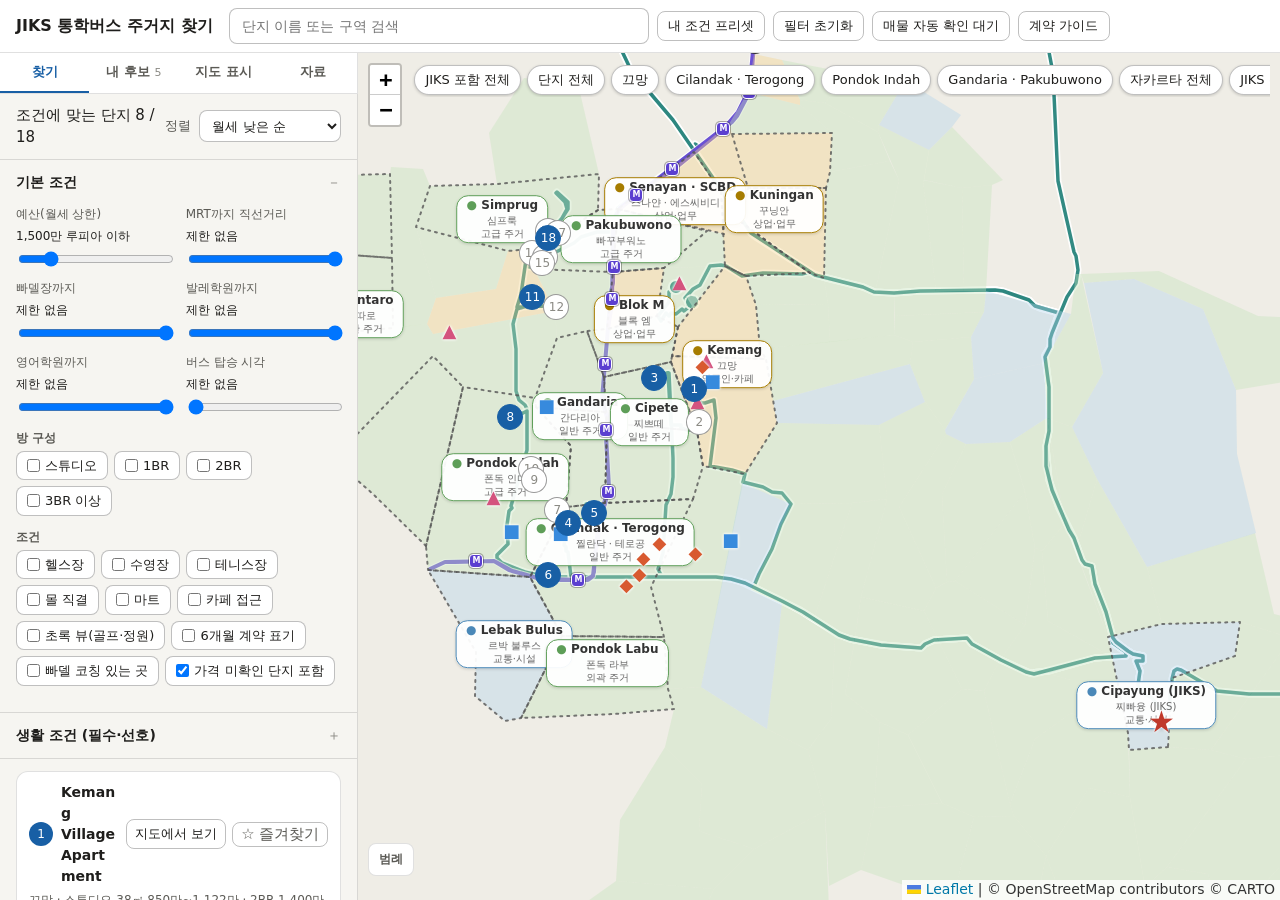
==== commit a5fe7970: "Restructure app: split CSS/JS by feature, tabbed IA, live listing checks - index.html split into css" ====
--- a/index.html
+++ b/index.html
@@ -5,210 +5,28 @@
 <meta name="viewport" content="width=device-width, initial-scale=1">
 <title>JIKS 통학버스 주거지 찾기</title>
 <link rel="stylesheet" href="vendor/leaflet/leaflet.css">
-<style>
-.leaflet-tile-pane{filter:saturate(.85) brightness(1.02)}
-:root{--surface-0:#f6f5f1;--surface-1:#efede6;--surface-2:#ffffff;--text-primary:#1f1e1c;--text-secondary:#5b5a55;--text-muted:#8b8a84;--border:rgba(0,0,0,.12);--border-strong:rgba(0,0,0,.25);--border-stronger:rgba(0,0,0,.4);--fill-accent:#185FA5;--on-accent:#ffffff;--fill-danger:#C0392B;--bg-success:#EAF3DE;--text-success:#27500A;--bg-danger:#FCEBEB;--text-danger:#791F1F;--text-accent:#185FA5;--radius:8px}
-@media (prefers-color-scheme:dark){:root{--surface-0:#1c1c1a;--surface-1:#262624;--surface-2:#30302d;--text-primary:#f2f1ec;--text-secondary:#b9b8b0;--text-muted:#8d8c85;--border:rgba(255,255,255,.14);--border-strong:rgba(255,255,255,.28);--border-stronger:rgba(255,255,255,.45);--fill-accent:#5B9BE0;--on-accent:#10161d;--fill-danger:#E8695C;--bg-success:#27500A;--text-success:#C0DD97;--bg-danger:#791F1F;--text-danger:#F7C1C1;--text-accent:#85B7EB}}
-*{box-sizing:border-box}
-body{margin:0;background:var(--surface-0);color:var(--text-primary);font-family:system-ui,-apple-system,"Segoe UI","Noto Sans KR","Malgun Gothic",sans-serif;font-size:15px;line-height:1.6}
-#wrap{max-width:1000px;margin:0 auto;padding:16px}
-h1{font-size:22px;font-weight:500;margin:0 0 12px}
-button,input[type=text],select{font:inherit;font-size:14px;color:var(--text-primary);background:transparent;border:0.5px solid var(--border-strong);border-radius:var(--radius);padding:6px 12px}
-input[type=text],select{background:var(--surface-2);height:36px}
-button{cursor:pointer}
-button:hover{background:var(--surface-1)}
-input[type=range]{width:100%}
-.ch{display:inline-flex;align-items:center;gap:5px;font-size:13px;padding:4px 10px;border:0.5px solid var(--border-strong);border-radius:var(--radius);background:var(--surface-2);cursor:pointer;margin:0 6px 6px 0;color:var(--text-primary)}
-.ch input{margin:0}
-.bd{display:inline-block;font-size:12px;padding:2px 8px;border-radius:var(--radius);background:var(--surface-1);color:var(--text-secondary);margin:2px 4px 2px 0}
-.ok{background:var(--bg-success);color:var(--text-success)}
-.no{background:var(--bg-danger);color:var(--text-danger)}
-.un{color:var(--text-muted)}
-.lb{display:flex;flex-direction:column;gap:4px;font-size:13px;color:var(--text-secondary)}
-.lb b{color:var(--text-primary);font-weight:500}
-.cd{background:var(--surface-2);border:0.5px solid var(--border);border-radius:12px;padding:12px 14px;margin-bottom:8px}
-.nb{display:inline-flex;align-items:center;justify-content:center;width:24px;height:24px;border-radius:50%;background:var(--fill-accent);color:var(--on-accent);font-size:12px;font-weight:500;flex:none}
-.pp{font-size:13px;line-height:1.55}
-.pp a{color:var(--text-accent)}
-.pp h4{margin:10px 0 4px;font-size:13px;color:var(--text-secondary);font-weight:500}
-.sm{font-size:13px;padding:4px 10px}
-.tt{width:100%;font-size:13px;border-collapse:collapse;table-layout:fixed}
-.tt td,.tt th{padding:6px 8px;border-bottom:0.5px solid var(--border);text-align:left;vertical-align:top;word-break:break-word;font-weight:400}
-.tt th{color:var(--text-secondary);font-size:12px}
-
-.leaflet-container{font:inherit;background:var(--surface-1)}
-.leaflet-popup-content-wrapper,.leaflet-popup-tip{background:var(--surface-2);color:var(--text-primary)}
-.leaflet-popup-content{margin:12px 14px;width:310px!important;font-size:13px;line-height:1.55}
-.leaflet-popup-content a{color:var(--text-accent)}
-.leaflet-popup-content h4{margin:10px 0 4px;font-size:13px;color:var(--text-secondary);font-weight:500}
-.leaflet-div-icon{background:none;border:0}
-.rm{width:26px;height:26px;border-radius:50%;display:flex;align-items:center;justify-content:center;font-size:12px;font-weight:500;border:1.5px solid var(--border-stronger);background:var(--surface-2);color:var(--text-muted)}
-.rm{position:relative}
-.rm.on{background:var(--fill-accent);border-color:var(--fill-accent);color:var(--on-accent)}
-.rm.fv{box-shadow:0 0 0 3px #F5C518}
-.rm.fv::after{content:'★';position:absolute;top:-12px;right:-9px;font-size:15px;line-height:1;color:#E0A800;text-shadow:0 0 2px #fff,0 0 2px #fff}
-.fb{font-size:15px;line-height:1;padding:4px 10px;color:var(--text-secondary)}
-.fb.on{color:#B8860B;border-color:#E0A800;background:rgba(245,197,24,.18)}
-.fn{width:100%;min-height:54px;resize:vertical;font:inherit;font-size:13px;color:var(--text-primary);background:var(--surface-2);border:0.5px solid var(--border-strong);border-radius:var(--radius);padding:6px 8px}
-.fc{border-left:4px solid #E0A800}
-.fx{display:flex;flex-wrap:wrap;gap:6px;align-items:center;margin-top:6px}
-.pin{font-size:18px;line-height:20px;text-align:center;text-shadow:0 0 3px #fff,0 0 3px #fff}
-.jk{font-size:30px;line-height:30px;text-align:center;color:var(--fill-danger);text-shadow:0 0 3px #fff,0 0 3px #fff}
-.leaflet-tooltip.bt{background:var(--surface-2);color:var(--text-primary);border:0.5px solid var(--border-strong);font-size:12px;font-weight:500;padding:1px 6px}
-.leaflet-tooltip.dt{background:var(--surface-2);color:var(--text-primary);border:0.5px solid var(--border-strong);font-size:12px;padding:1px 5px}
-.zlow .bt{display:none}
-.tri{width:100%;height:100%;box-sizing:border-box;display:flex;align-items:center;justify-content:center;border-radius:4px;color:#fff;font-size:8px;font-weight:700;line-height:1;border:1.5px solid #fff;box-shadow:0 0 0 1px rgba(0,0,0,.3)}
-.tri.x{border-radius:50%;font-size:9px;box-shadow:0 0 0 2px #333}
-.leaflet-tooltip.trn{background:var(--surface-2);color:var(--text-primary);border:0.5px solid var(--border-strong);font-size:11px;font-weight:500;padding:0 5px}
-.ztl .trn{display:none}
-.ztl .zt,.ztl .zt *{display:none}
-.ztl .tgn small+small{display:none}
-.zfar .tgn{display:none}
-.zlow .zt small{display:none}
-.lgr{display:flex;align-items:center;gap:6px;cursor:pointer;user-select:none;padding:1px 0}
-.lgr i{display:inline-block;width:20px;height:0;border-top:4px solid}
-.lgr.off{opacity:.35;text-decoration:line-through}
-#tlg{margin-top:6px;border-top:0.5px solid var(--border);padding-top:6px}
-.zc{border-left:4px solid var(--border-strong);cursor:pointer}
-.kt{font-size:11px;line-height:1.15;text-align:center;white-space:nowrap;color:var(--text-primary);text-shadow:0 0 3px #fff,0 0 3px #fff,0 0 4px #fff;pointer-events:none}
-.kt small{display:block;font-size:10px;color:#666}
-.sw{display:inline-block;width:12px;height:12px;border-radius:3px;margin:0 3px 0 6px;vertical-align:-2px;border:0.5px solid rgba(0,0,0,.25)}
-.kcn{color:#555;font-size:13px;font-weight:600;letter-spacing:.02em;line-height:1.2;text-align:center;white-space:nowrap;text-shadow:0 0 4px #fff,0 0 4px #fff,0 0 6px #fff;pointer-events:none}
-.kcn small{display:block;font-size:11px;font-weight:500}
-.tgn{width:max-content;font-size:12px;font-weight:600;white-space:nowrap;text-align:center;background:rgba(255,255,255,.94);border:1px solid;border-radius:12px;padding:2px 9px;pointer-events:auto;cursor:pointer;color:#333;line-height:1.3;box-shadow:0 1px 3px rgba(0,0,0,.15);transform:translate(-50%,-50%)}
-.tgn small{display:block;font-size:10px;font-weight:500;color:#666}
-.sg{margin:12px 0 4px;font-size:12px;font-weight:600;color:var(--text-secondary)}
-.sg small{font-weight:400;color:var(--text-muted);margin-left:6px}
-.cc{--cc:#999;display:inline-flex;align-items:center;gap:6px;font-size:13px;padding:4px 11px;border:1px solid var(--border-strong);border-radius:999px;background:var(--surface-2);cursor:pointer;margin:0 6px 6px 0;opacity:.5;user-select:none}
-.cc input{display:none}
-.cc i{width:12px;height:12px;border-radius:50%;background:var(--cc);display:inline-block;border:0.5px solid rgba(0,0,0,.25)}
-.cc:has(input:checked){opacity:1;border-color:var(--cc);background:color-mix(in srgb,var(--cc) 30%,var(--surface-2))}
-.rg{display:flex;align-items:center;gap:8px;margin:14px 0 4px;font-size:13px;font-weight:600}
-.rg i{width:12px;height:12px;border-radius:50%;display:inline-block;flex:none;border:0.5px solid rgba(0,0,0,.25)}
-.rg span{font-weight:400;color:var(--text-muted);font-size:12px}
-.rt td{cursor:pointer}
-.rt tr:hover td{background:var(--surface-1)}
-details.dz{border:0.5px solid var(--border);border-radius:10px;background:var(--surface-2);margin-bottom:6px;padding:6px 12px}
-details.dz summary{cursor:pointer;font-size:14px;padding:4px 0}
-.tbl{width:100%;border-collapse:collapse;font-size:13px;table-layout:fixed;word-break:break-word}
-.tbl td,.tbl th{border-bottom:0.5px solid var(--border);padding:6px 6px;text-align:left;vertical-align:top;font-weight:400}
-.zt{font-size:13px;font-weight:600;white-space:nowrap;text-align:center;text-shadow:0 0 3px #fff,0 0 3px #fff,0 0 5px #fff;pointer-events:none}
-.zt small{display:block;font-size:11px;font-weight:400}
-.jt{transform:translate(-50%,-50%)}
-.zc{border-left:4px solid var(--border-strong);cursor:pointer}
-.lk{display:flex;flex-wrap:wrap;gap:4px 10px;margin-top:4px}
-.ng{margin:10px 0 4px;font-size:13px;color:var(--text-secondary);font-weight:500}
-.ni{display:grid;grid-template-columns:repeat(auto-fit,minmax(230px,1fr));gap:6px 12px}
-.nr{display:flex;align-items:center;justify-content:space-between;gap:8px;border:0.5px solid var(--border);border-radius:var(--radius);padding:4px 8px;background:var(--surface-2);font-size:13px;line-height:1.35}
-.nr small{display:block;color:var(--text-muted);font-size:11px}
-.nr select{height:30px;font-size:13px;padding:2px 6px;flex:none}
-.nr.m{border-color:var(--fill-accent);border-width:1.5px}
-.nr.p{border-style:dashed;border-color:var(--border-stronger)}
-.ckr{display:flex;justify-content:space-between;align-items:center;gap:6px;padding:2px 0;border-bottom:0.5px solid var(--border)}
-.ck{display:inline-flex;gap:3px;flex:none}
-.ck button.on1{background:var(--bg-success);color:var(--text-success)}
-.ck button.on0{background:var(--bg-danger);color:var(--text-danger)}
-
-
-input[type=number]{font:inherit;color:var(--text-primary);background:var(--surface-2);border:0.5px solid var(--border-strong);border-radius:var(--radius);padding:4px 8px;height:30px;width:100%}
-.fxb{font-size:12px;color:var(--text-secondary);margin:0 0 8px}
-.fxb b{color:var(--text-primary);font-size:14px}
-.lr{margin:3px 0}
-.rtl{display:flex;align-items:center;justify-content:space-between;gap:6px;padding:3px 0;font-size:13px}.rtl label{display:flex;align-items:center;gap:6px;cursor:pointer;min-width:0}.rtl .sw2{width:14px;height:5px;border-radius:3px;flex:none}.rtl small{color:var(--text-muted);font-size:11px;white-space:nowrap}
-.leaflet-tooltip.rn{font-size:11px;font-weight:600;padding:1px 5px}
-.st{font-size:16px;line-height:1;padding:2px 8px;color:var(--text-muted)}
-.st.on{color:#E0A800;border-color:#E0A800}
-/* 배경지도: CARTO Voyager 밝은 컬러 타일 */
-/* ===== 앱 셸: PC 2열(사이드바+지도), 모바일 탭 ===== */
-html,body{height:100%}
-body{overflow:hidden;font-size:14px;line-height:1.5}
-#shell{display:grid;grid-template-columns:clamp(340px,28vw,420px) minmax(0,1fr);grid-template-rows:auto minmax(0,1fr);height:100dvh}
-#top{grid-column:1/-1;display:flex;align-items:center;gap:8px;padding:8px 16px;background:var(--surface-2);border-bottom:0.5px solid var(--border);min-width:0}
-#top h1{font-size:16px;font-weight:600;margin:0 8px 0 0;white-space:nowrap}
-#top #q{flex:1;min-width:120px;max-width:420px}
-#top .sm{white-space:nowrap}
-#tabs{display:none}
-#side{overflow-y:auto;overscroll-behavior:contain;background:var(--surface-0);border-right:0.5px solid var(--border);min-height:0}
-#mapcol{position:relative;min-width:0;min-height:0}
-#mw{position:absolute;inset:0;background:var(--surface-1)}
-#sbar{position:sticky;top:0;z-index:5;display:grid;grid-template-columns:1fr auto;gap:8px;align-items:center;padding:10px 16px;background:var(--surface-0);border-bottom:0.5px solid var(--border)}
-#sbar #cnt{font-size:14px;font-weight:600}
-#sbar .lb{flex-direction:row;align-items:center;gap:6px}
-#sbar select{height:32px;font-size:13px;padding:2px 8px}
-details.g{border-bottom:0.5px solid var(--border);background:var(--surface-0)}
-details.g>summary{cursor:pointer;list-style:none;display:flex;justify-content:space-between;align-items:center;padding:12px 16px;font-size:14px;font-weight:600;margin:0!important}
-details.g>summary::-webkit-details-marker{display:none}
-details.g>summary::after{content:'＋';font-weight:400;color:var(--text-muted)}
-details.g[open]>summary::after{content:'－'}
-details.g>.gb{padding:0 16px 14px}
-#needp{margin:0!important}
-.sg{display:grid!important;grid-template-columns:1fr 1fr;gap:10px 14px!important;margin:0 0 12px!important}
-.sg .lb{font-size:12px}
-.rowl{margin:0 0 6px!important;display:flex;flex-wrap:wrap;align-items:center;gap:0}
-.rowl>span{flex:0 0 100%;margin:0 0 4px!important;font-size:12px!important;font-weight:600}
-.ni{grid-template-columns:1fr!important}
-#fvp{margin:0!important;padding:12px 16px 0}
-#lstw{padding:12px 16px 16px}
-#lstw .cd{padding:10px 12px;margin-bottom:8px;cursor:default}
-.cd .cm{font-size:12px;color:var(--text-secondary);margin:4px 0 8px;overflow-wrap:anywhere}
-.cg{display:grid;grid-template-columns:repeat(3,1fr);gap:6px;margin-bottom:6px}
-.cg>div{background:var(--surface-1);border-radius:8px;padding:6px 8px;min-width:0}
-.cg small{display:block;font-size:11px;color:var(--text-muted)}
-.cg b{font-weight:600;font-size:14px;overflow-wrap:anywhere}
-.cs{font-size:12px;color:var(--text-secondary);margin-bottom:4px}
-.ch2{display:flex;align-items:center;gap:8px;min-width:0}
-.ch2 b{font-weight:600;min-width:0;overflow-wrap:anywhere}
-#lstw .fx{flex-wrap:nowrap;flex:none}
-#lstw .fx button{white-space:nowrap;padding:4px 8px}
-#zinfo{margin:0!important}
-#zinfo>div:first-child{display:none}
-#zinfo .tt{font-size:12px}
-.note{font-size:11px;color:var(--text-muted);line-height:1.6;padding:12px 16px 24px}
-#mtool{position:absolute;top:10px;left:54px;right:10px;z-index:1000;display:flex;gap:6px;overflow-x:auto;scrollbar-width:none;padding:2px}
-#mtool::-webkit-scrollbar{display:none}
-#mtool .sm{flex:none;background:var(--surface-2);box-shadow:0 1px 3px rgba(0,0,0,.18);white-space:nowrap;border-radius:999px}
-#lg{position:absolute;left:10px;bottom:24px;z-index:1000;background:var(--surface-2);border:0.5px solid var(--border);border-radius:8px;font-size:12px;color:var(--text-secondary);line-height:1.6;max-width:calc(100% - 20px)}
-#lg>summary{cursor:pointer;padding:6px 10px;font-weight:600;list-style:none}
-#lg>summary::-webkit-details-marker{display:none}
-#lg>div{padding:0 10px 8px}
-:focus-visible{outline:2px solid var(--fill-accent);outline-offset:1px}
-@media (max-width:860px){
-#shell{grid-template-columns:1fr;grid-template-rows:auto auto minmax(0,1fr)}
-#top{flex-wrap:wrap;padding:8px 12px;gap:6px}
-#top h1{font-size:15px;flex:1 0 100%;margin:0}
-#top #q{max-width:none;flex:1 0 100%;order:3}
-#tabs{display:flex;background:var(--surface-2);border-bottom:0.5px solid var(--border)}
-#tabs button{flex:1;border:0;border-radius:0;padding:10px 0;font-size:14px;font-weight:600;color:var(--text-secondary);border-bottom:2px solid transparent}
-#tabs button.on{color:var(--fill-accent);border-bottom-color:var(--fill-accent)}
-body[data-v=map] #side{display:none}
-body[data-v=list] #mapcol{display:none}
-#side{border-right:0}
-#sbar{padding:8px 12px}
-details.g>summary,details.g>.gb,#fvp,#lstw,.note{padding-left:12px;padding-right:12px}
-#mtool{left:50px}
-}
-
-</style>
+<link rel="stylesheet" href="css/app.css">
 </head>
-<body data-v="map">
+<body data-v="map" data-p="find">
 <div id="shell">
 <div id="app" style="display:contents">
 <header id="top"><h1>JIKS 통학버스 주거지 찾기</h1>
-<button class="sm" id="preset">내 조건 프리셋 적용</button>
+<input type="text" id="q" placeholder="단지 이름 또는 구역 검색">
+<button class="sm" id="preset">내 조건 프리셋</button>
 <button class="sm" id="reset">필터 초기화</button>
-<a class="sm" href="housing-guide/" style="display:inline-flex;align-items:center;text-decoration:none;border:0.5px solid var(--border-strong);border-radius:var(--radius);color:var(--text-primary)">계약 가이드</a>
-<input type="text" id="q" placeholder="단지 이름 또는 구역 검색" style="flex:1;min-width:180px">
+<button class="sm lvs" id="lvs" title="매물 자동 확인 현황 보기">매물 확인 중…</button>
+<a class="sm lnk" href="housing-guide/">계약 가이드</a>
 </header>
-<nav id="tabs"><button data-v="map" class="on">지도</button><button data-v="list">목록·필터</button></nav>
+<nav id="ptabs" aria-label="화면"><button class="mo" data-v="map">지도</button><button data-p="find" class="on">찾기</button><button data-p="mine">내 후보 <span id="mcnt"></span></button><button data-p="layers">지도 표시</button><button data-p="info">자료</button></nav>
 <aside id="side">
+<section class="pn" data-p="find">
 <div id="sbar">
 <div style="font-size:15px;font-weight:500" id="cnt"></div>
 <label class="lb" style="flex-direction:row;align-items:center;gap:8px">정렬
 <select id="sort"><option value="p">월세 낮은 순</option><option value="s">선호 충족 많은 순</option><option value="m">MRT 가까운 순</option><option value="j">JIKS 가까운 순</option><option value="b">버스 탑승 늦은 순</option><option value="n">번호 순</option></select></label>
 </div>
-<details class="g" id="fp"><summary>★ 즐겨찾기 매물 · 환율</summary><div class="gb"><div class="fxb"><b id="fxl"></b><div id="fxs"></div><button class="sm" id="fxr" style="margin-top:6px">환율 새로고침</button></div><div class="sg"><label class="lb">관리비(IPL) Rp/㎡<input type="number" data-cost="ipl" step="1000" min="0"></label><label class="lb">전기 단가 Rp/kWh<input type="number" data-cost="kwh" step="10" min="0"></label></div><div id="fpl"></div><div class="sub">공과금은 면적 기준 추정입니다. 전기 약 5.2kWh/㎡, 물 Rp 100,000 + 1,500/㎡. 관리비·전기·물은 단지와 사용량에 따라 달라 실제 청구액과 다릅니다.</div></div></details>
 <details class="g" open><summary>기본 조건</summary><div class="gb">
-<div class="sg">
+<div class="sgr">
 <label class="lb">예산(월세 상한) <b id="bv"></b><input type="range" id="budget" min="5" max="60" step="0.5" value="15"></label>
 <label class="lb">MRT까지 직선거리 <b id="mv"></b><input type="range" id="mrt" min="0.5" max="5" step="0.1" value="5"></label>
 <label class="lb">빠델장까지 <b id="pv"></b><input type="range" id="pd" min="0.5" max="5" step="0.1" value="5"></label>
@@ -253,6 +71,16 @@
 <div id="nlist"></div>
 </div>
 </details>
+<div id="lstw">
+<div id="list"></div>
+</div>
+</section>
+<section class="pn" data-p="mine">
+<div id="fvp" style="margin-bottom:14px"></div>
+<input type="file" id="fimp" accept="application/json,.json" style="display:none">
+<details class="g" id="fp" open><summary>★ 즐겨찾기 매물 · 환율·공과금</summary><div class="gb"><div class="fxb"><b id="fxl"></b><div id="fxs"></div><button class="sm" id="fxr" style="margin-top:6px">환율 새로고침</button></div><div class="sgr"><label class="lb">관리비(IPL) Rp/㎡<input type="number" data-cost="ipl" step="1000" min="0"></label><label class="lb">전기 단가 Rp/kWh<input type="number" data-cost="kwh" step="10" min="0"></label></div><div id="fpl"></div><div class="sub">공과금은 면적 기준 추정입니다. 전기 약 5.2kWh/㎡, 물 Rp 100,000 + 1,500/㎡. 관리비·전기·물은 단지와 사용량에 따라 달라 실제 청구액과 다릅니다.</div></div></details>
+</section>
+<section class="pn" data-p="layers">
 <details class="g" open><summary>지역 구분 (켜고 끄기)</summary><div class="gb">
 <div class="rowl"><button class="sm" data-rp="feat">특징 지역만</button><button class="sm" data-rp="admin">행정구역(구·동)만</button><button class="sm" data-rp="all">모두 켜기</button><button class="sm" data-rp="none">모두 끄기</button></div>
 <div class="sg">① 지역 특징<small>색 = 지역 특징. 칩을 눌러 켜고 끕니다</small></div>
@@ -282,13 +110,7 @@
 <label class="ch"><input type="checkbox" data-l="bus" checked> 버스 시각</label>
 </div>
 </div></details>
-<details class="g"><summary>통학 버스 노선도</summary><div class="gb">
-<div style="display:flex;gap:6px;margin-bottom:6px"><button class="sm" id="rtall">전체 켜기</button><button class="sm" id="rtnone">전체 끄기</button></div>
-<label class="ch"><input type="checkbox" id="rtlab" checked> 정류장 이름·시각 (확대 시)</label>
-<div id="rtlist"></div>
-<div class="note" style="padding:6px 0 0">정류장을 시간 순서로 이어 JIKS까지 간 도로 경로 추정입니다(OSRM·OpenStreetMap, 내장 데이터). 실제 경로와 다를 수 있고 노선 번호는 시간표 블록 순서로 추정한 값입니다.</div>
-</div></details>
-<details class="g" open><summary>교통 표시</summary><div class="gb">
+<details class="g" open><summary>교통 (철도·BRT)</summary><div class="gb">
 <div class="rowl">
 <button class="sm" id="tall">교통 전체 켜기</button><button class="sm" id="tnone">교통 전체 끄기</button><button class="sm" id="trl">교통 다시 불러오기</button>
 </div>
@@ -306,21 +128,27 @@
 <div id="tstat" style="font-size:12px;color:var(--text-muted);line-height:1.6">교통 노선과 역을 불러오는 중…</div>
 <div id="tnote" style="font-size:12px;color:var(--text-muted)"></div>
 </div></details>
-<div id="fvp" style="margin-bottom:14px"></div>
-<input type="file" id="fimp" accept="application/json,.json" style="display:none">
-<div id="lstw">
-<div id="list"></div>
-</div>
-<details class="g"><summary>구역·동네 안내</summary><div class="gb">
-<div id="zinfo" style="margin-bottom:14px"></div>
-<div id="kinfo" style="margin-bottom:14px"></div>
+<details class="g"><summary>통학 버스 노선도</summary><div class="gb">
+<div style="display:flex;gap:6px;margin-bottom:6px"><button class="sm" id="rtall">전체 켜기</button><button class="sm" id="rtnone">전체 끄기</button></div>
+<label class="ch"><input type="checkbox" id="rtlab" checked> 정류장 이름·시각 (확대 시)</label>
+<div id="rtlist"></div>
+<div class="note" style="padding:6px 0 0">정류장을 시간 순서로 이어 JIKS까지 간 도로 경로 추정입니다(OSRM·OpenStreetMap, 내장 데이터). 실제 경로와 다를 수 있고 노선 번호는 시간표 블록 순서로 추정한 값입니다.</div>
 </div></details>
+</section>
+<section class="pn" data-p="info">
+<details class="g" open><summary>매물 실시간 현황</summary><div class="gb" id="lvp"></div></details>
 <details class="g"><summary>버스 시간표 (S2 2026-2027)</summary><div class="gb">
 <input type="text" id="tq" placeholder="정류장 이름 검색" style="width:100%;margin-bottom:8px">
 <div id="tt"></div>
 <div style="font-size:12px;color:var(--text-muted);margin-top:8px;line-height:1.6">시간표 텍스트가 뒤섞여 있어 정류장과 시각의 짝은 읽은 순서입니다. 노선 번호는 원문에서 확인되는 경우만 적었습니다. 학교 원본 PDF로 대조하세요. 가격은 사이트 표기 그대로이며 문의 때 최종 확인이 필요합니다.</div>
 </div></details>
-<div class="note">OpenStreetMap 실제 지도입니다. 단지·학원·JIKS 팝업마다 구글 지도 링크와 부동산 사이트 검색 링크가 있습니다. 거리는 모두 직선거리입니다. 매물 링크는 각 사이트의 검색 결과이며 가격은 사이트에서 최종 확인하세요. 구역 원은 대략적인 범위이며 행정 경계가 아닙니다. 한국 비유는 분위기 기준의 대략적 대응입니다.</div>
+<details class="g" open><summary>구역·동네 안내</summary><div class="gb">
+<div id="zinfo" style="margin-bottom:14px"></div>
+<div id="kinfo" style="margin-bottom:14px"></div>
+</div></details>
+<details class="g" open><summary>계약 가이드</summary><div class="gb"><div class="cs">인도네시아 임대차 계약 절차, 확인할 조항, 방문 체크리스트.</div><a class="sm lnk" href="housing-guide/">계약 가이드 열기</a></div></details>
+<div class="note">OpenStreetMap 실제 지도입니다. 단지·학원·JIKS 팝업마다 구글 지도 링크와 부동산 사이트 검색 링크가 있습니다. 거리는 모두 직선거리입니다. 매물은 Jendela360·Travelio·Rumah123·99.co·Mamikos에서 직접 찾아 정리한 목록이며 실시간 연동이 아닙니다. 사진은 각 사이트 이미지로, 매물이 내려가면 안 보입니다. 가격은 사이트에서 최종 확인하세요. 구역 원은 대략적인 범위이며 행정 경계가 아닙니다. 한국 비유는 분위기 기준의 대략적 대응입니다.</div>
+</section>
 </aside>
 <main id="mapcol">
 <div id="mtool">
@@ -346,562 +174,20 @@
 <script src="vendor/leaflet/leaflet.js"></script>
 <script src="kel.js"></script>
 <script src="routes.js"></script>
-<script>
-const $=i=>document.getElementById(i);
-const hav=(a,b,c,d)=>{const t=Math.PI/180,x=(c-a)*t,y=(d-b)*t,q=Math.sin(x/2)**2+Math.cos(a*t)*Math.cos(c*t)*Math.sin(y/2)**2;return 12742*Math.asin(Math.sqrt(q))};
-const JK={n:'Jakarta International Korean School (JIKS)',lat:-6.316718,lng:106.8925189,pid:'ChIJRSCSj0DtaS4RMkHZg6CdzYA'};
-const gm=(lat,lng)=>'https://www.google.com/maps/search/?api=1&query='+lat+','+lng;
-const gd=(lat,lng)=>'https://www.google.com/maps/dir/?api=1&origin='+lat+','+lng+'&destination='+JK.lat+','+JK.lng+'&destination_place_id='+JK.pid;
-const ST=[{n:'Lebak Bulus',lat:-6.289254,lng:106.774937},{n:'Fatmawati',lat:-6.292429,lng:106.792466},{n:'Cipete Raya',lat:-6.2774,lng:106.7975},{n:'Haji Nawi',lat:-6.2667982,lng:106.7973162},{n:'Blok A',lat:-6.2555837,lng:106.797134},{n:'Blok M BCA',lat:-6.2445265,lng:106.7982103}];
-const KN={pd:{l:'빠델장',c:'#D85A30'},bl:{l:'발레학원',c:'#D4537E'},en:{l:'영어학원',c:'#378ADD'}};
-const PO=[
-{k:'pd',n:'Padel Pro Kemang',lat:-6.2560128,lng:106.8137738,coach:1,d:'Jl. Kemang II No.35 · 실내 6면 · 06:00~24:00 · 평일 31.5만/주말 45만 루피아(시간당) · 개인·세미·그룹 코칭 패키지 · 구글 4.5(185)'},
-{k:'pd',n:'Racquet Padel Club Cilandak',lat:-6.2863288,lng:106.8063832,coach:1,d:'Jl. M.P.R. III Dalam No.4 · 06:00~22:00 · 카페·샤워·펫 가능 · 코트+코치 예약 가능 · 구글 4.3(134)'},
-{k:'pd',n:'Casa de Padel',lat:-6.288781,lng:106.8036166,coach:0,d:'Jl. Cilandak Tengah I Dalam 15A · 2코트 · 커피·도넛 판매 · 구글 4.8(230)'},
-{k:'pd',n:'Padely Courts',lat:-6.2934693,lng:106.800659,coach:0,d:'Jl. Intan No.8B · 2코트 · 녹지, Cafe Ohana 뒤 · 08:00~22:00 · 구글 4.8(6)'},
-{k:'pd',n:'Citicourt Padel Cilandak',lat:-6.2915532,lng:106.8029616,coach:0,d:'Midtown Residence, Jl. TB Simatupang · 2코트 · 구글 4.6(33)'},
-{k:'pd',n:'Backyard Padel Club Cilandak',lat:-6.2879292,lng:106.8125355,coach:0,d:'Jl. Jeruk Purut Raya 50 · 실내 2코트 · 구글 4.9(202)'},
-{k:'bl',n:'Rockstar Academy (Lippo Mall Kemang)',lat:-6.2620065,lng:106.8128422,d:'Lippo Mall Kemang 안 · 발레·체조·농구 등 키즈 스포츠, 성인반 · 09:00~21:00 · 구글 4.9(687)'},
-{k:'bl',n:'Kemang Dance Center',lat:-6.2550677,lng:106.8144552,d:'Jl. Bangka Raya 5C · RAD 커리큘럼 · 보호자 대기 카페 · 구글 4.7(40) · 후기 일부는 지도 방식에 불만'},
-{k:'bl',n:'Caritas Ballet (Pondok Indah Golf Apt 내)',lat:-6.2742213,lng:106.7847277,d:'토요일 오전 프리발레 · 성인 평일 오전반 · 구글 5.0(7)'},
-{k:'bl',n:'Toma Studio Pondok Indah',lat:-6.2785004,lng:106.7778578,d:'발레·바레·요가 등 스튜디오 · 구글 4.7(50)'},
-{k:'bl',n:'Ade Rayanti School of Ballet',lat:-6.250167,lng:106.770259,d:'Tanah Kusir · 바가노바 방식 · 14:00~18:00 · 구글 4.7(29)'},
-{k:'bl',n:'The Ballet Academy of Indonesia',lat:-6.2418023,lng:106.8097854,d:'Jl. Cibulan Raya 18, Petogogan · 구글 4.8(18) · 일요일 휴무'},
-{k:'en',n:'TBI Pondok Indah',lat:-6.2845806,lng:106.78929,d:'Jl. Terogong Raya 32 · The British Institute · 구글 4.9(85) · CELTA 교사 후기 · 토요일 09~15시'},
-{k:'en',n:'English 1 Pondok Indah',lat:-6.2842313,lng:106.7809526,d:'Plaza Pondok Indah I · 어린이 영어 · 구글 4.9(132) · 매일 운영'},
-{k:'en',n:'I Can Read Pondok Indah',lat:-6.2629672,lng:106.786954,d:'Plaza 5 Pondok Indah, Jl. Margaguna Raya 3 · 아동·청소년 영어 · 구글 5.0(163)'},
-{k:'en',n:'I Can Read Kemang',lat:-6.2585849,lng:106.8153776,d:'Jl. Kemang Raya 17 · 아동 읽기·영어 · 구글 5.0(42)'},
-{k:'en',n:'Sparks English Kemang',lat:-6.2858637,lng:106.8184967,d:'Jl. Ampera Raya 37 · 아동 영어 · 구글 4.4(7) · 수강 일정 변경 불만 후기'}
-];
-const H='https://jendela360.com/en/sewa-apartemen-hamptons-park-apartment/';
-const NP='PONDOK INDAH 1·2 계열(추정), 노선 번호 확인 불가';
-const NK='PAKUBUWONO 1·2 중 하나(추정)';
-const R=[
-{id:'kv',sn:'Kemang Village',nm:'Kemang Village Apartment',z:'끄망',lat:-6.2598032,lng:106.8124117,b:['05:45','Avenue of The Star','KEMANG 1·2·3 (원문 표기)'],p:{S:8.5,'1':null,'2':14,'3':23.5},pt:'스튜디오 38㎡ 850만~1,122만 · 2BR 1,400만~1,770만 · 3BR 2,350만~',f:{gym:1,pool:1,ten:1,mall:1,mart:1,cafe:1},gr:'city',vw:'도시 뷰 위주. 단지에 미니골프·조깅트랙은 있으나 초록 조망은 확인 못 함',t6:0,rt:[4.6,4599],ls:[['KMVA071','스튜디오 38㎡ · Intercon · 1년 선납 시 월 899만',8.99,'https://jendela360.com/sewa-apartemen-kemang-village-apartment/KMVA071'],['KMVA076','스튜디오 38㎡ · 시티뷰 · 1년 선납 1억3,464만(월 1,122만)',11.22,'https://jendela360.com/sewa-apartemen-kemang-village-apartment/KMVA076'],['Rumah123','스튜디오 38㎡ · Intercon(개인 중개)',8.5,'https://www.rumah123.com/venue/kemang-village-175/'],['Rumah123','2BR 86㎡ · Intercon',15,'https://www.rumah123.com/venue/kemang-village-175/'],['AREUM','스튜디오 38.3㎡ · Intercon 21층 · Homey Areum · 가격 미표시(임대 완료 표시) · IPL 무료 안내',null,'https://travelio.com/en/property/jakarta/studio-homey-areum-residence-at-kemang-village_377A771D7?searchType=monthly&checkIn=22-02-2027&checkOut=22-12-2027&guest=1&nights=303&handpicked=']],pro:['Lippo Mall 직결(Hypermart, Fitness First, 영화관, 카페)','발레(Rockstar)가 몰 안, Padel Pro Kemang 가까움'],con:['MRT까지 직선 1.7km 이상','초록 조망 약함','매물 페이지에 12개월만 표기','Bloomington 타워 인터컴 고장 후기'],src:[['Jendela360 스튜디오','https://jendela360.com/sewa-apartemen-kemang-village-apartment/studio'],['Lippo Mall 입점 목록','https://www.orami.co.id/magazine/lippo-mall-kemang']]},
-{id:'kj',sn:'Kemang Jaya',nm:'Kemang Jaya Apartemen Taman',z:'끄망',lat:-6.2653999,lng:106.8132324,b:['05:40','아파트 로비 앞 (Lobby Apt)','KEMANG 4 추정(같은 블록)'],p:{S:null,'1':null,'2':24.53,'3':25},pt:'2BR 2,453만~ · 3BR 2,500만~3,530만 (스튜디오·1BR 매물 없음)',f:{gym:1,pool:1,ten:1,mall:0,mart:1,cafe:null},gr:'garden',vw:'구글 후기: 단지 안 정원이 크고 수영장이 2개',t6:null,rt:[4.3,291],ls:[['Jendela360','2BR · Tower Alphernia',24.53,'https://jendela360.com/sewa-apartemen-kemang-jaya-apartment']],pro:['정원·대형 수영장 후기'],con:['예산 크게 초과','30년 넘은 건물, 침수·정체 후기'],src:[['Jendela360','https://jendela360.com/sewa-apartemen-kemang-jaya-apartment']]},
-{id:'es',sn:'Essence',nm:'Essence Darmawangsa Apartment',z:'끄망',lat:-6.2580208,lng:106.8055442,b:['05:45','조깅 공원 앞 (Depan Taman Jogging)','KEMANG 4 (원문 표기)'],p:{S:null,'1':null,'2':11.75,'3':20},pt:'2BR 1,175만~1,500만 · 3BR 2,000만~ (스튜디오 못 찾음)',f:{gym:null,pool:1,ten:null,mall:0,mart:1,cafe:null},gr:null,vw:'후기에 일몰 뷰 언급. 초록 조망은 확인 못 함',t6:null,rt:[3.3,1786],ls:[['Travelio','2BR 월 최저 1,175만',11.75,'https://travelio.com/en/sewa-apartemen/essence-dharmawangsa-kebayoran'],['Rumah123','2BR 65㎡ · Tower Eminence',15,'https://www.rumah123.com/en/rent/jakarta-selatan/prapanca/apartment/']],pro:['2BR이 예산 안'],con:['구글 평점 3.3(1,786)','직원·보안 불친절 후기','스튜디오 없음'],src:[['Travelio','https://travelio.com/en/sewa-apartemen/essence-dharmawangsa-kebayoran']]},
-{id:'hp',sn:"Hampton's Park",nm:"Hampton's Park Apartment",z:'Cilandak · Terogong',lat:-6.2826781,lng:106.7907246,b:['05:45','보안초소 앞 (Depan Pos Security)',NP],p:{S:null,'1':9.25,'2':9.11,'3':12.26},pt:'1BR 925만~ · 2BR 911만~1,446만 · 3BR(3+1) 1,226만~1,250만',f:{gym:1,pool:1,ten:1,mall:0,mart:1,cafe:1},gr:'golf',vw:'HTPC099는 골프+수영장 뷰. 구글 후기: 단지 안 녹지가 많음',t6:1,rt:[4.3,395],ls:[['HTPC099','2BR 105㎡ · 골프+수영장 뷰 · 저층',14.12,H+'HTPC099'],['HTPC134','2BR 82㎡ · 저층 뷰',13,H+'HTPC134'],['HTPC132','2BR 56㎡ · 고층',11.77,H+'HTPC132'],['HTPC087','2BR 96㎡ · Tower B',11.75,H+'HTPC087'],['HTPD056','3BR(3+1) 102㎡ · Tower B',12.26,H+'HTPD056'],['HTPD057','3BR(3+1) 102㎡ · 저층',12.5,H+'HTPD057'],['HTPC119','2BR 53㎡ · 도시 뷰',9.11,H+'HTPC119'],['HTPC086','2BR 49㎡ · 3·6·12개월 표기',9.75,H+'HTPC086'],['HTPD008','3BR 121㎡ · 골프 뷰',16.5,H+'HTPD008'],['HTPC110','2BR(2+1) 96㎡',15.89,H+'HTPC110'],['HTPC045','2BR 82㎡ · Tower C · 골프장 뷰 · 욕실 2',13.13,H+'HTPC045']],pro:['골프장 쪽 초록 조망 매물, 단지 녹지','Cipete Raya MRT 직선 약 0.9km','TBI 영어학원 약 0.27km','3·6·12개월 표기 매물 있음'],con:['2009년 준공, 후기: 건물 노후·일부 화장실 냄새','로비 직원 영어 소통 어려움 후기','단지 내 몰 없음(PIM 약 2km)','목록 17개 중 앞 11개만 확인'],src:[['Jendela360 목록','https://jendela360.com/en/sewa-apartemen-hamptons-park-apartment'],['Rumah123 위치','https://www.rumah123.com/venue/hamptons-park-vap1775/']],ex:'코칭: Aetora Padel Academy(Jl. Taman Wijaya Kusuma III No.7B, Cilandak Barat) 인당 19.5만, 최소 2명. 좌표는 확인 못 해 지도에는 없음'},
-{id:'bm',sn:'Bumimas',nm:'Apartemen Bumimas',z:'Cilandak · Terogong',lat:-6.2809359,lng:106.7952052,b:['05:40','로비 앞 (Depan Lobby)',NP],p:{S:null,'1':null,'2':null,'3':null},pt:'임대 시세 못 찾음 (매매 12.5억~26억 루피아)',f:{gym:null,pool:1,ten:null,mall:0,mart:1,cafe:1},gr:'garden',vw:'후기: 나무가 많고 조용한 분위기, 주변 소형 카페',t6:null,rt:[4,79],ls:[],pro:['Cipete Raya MRT 도보 5분이라는 후기','녹지·조용한 분위기 후기'],con:['임대 가격 못 찾음','1997년 준공, 유닛당 주차 1대 후기'],src:[['Rumah123','https://www.rumah123.com/venue/bumimas-vap1778/'],['Mamikos','https://mamikos.com/apartemen/jakarta-selatan/apartemen-bumi-mas']]},
-{id:'pa',sn:'Parama',nm:'Apartemen Parama',z:'Cilandak · Terogong',lat:-6.2915323,lng:106.7872322,b:['06:00','보안초소 앞 (Depan Pos Security)',NP],p:{S:null,'1':null,'2':12.5,'3':12.3},pt:'2BR 1,250만~ · 3BR 1,230만~1,417만',f:{gym:1,pool:1,ten:1,mall:0,mart:null,cafe:null},gr:null,vw:'도시 뷰 매물',t6:null,rt:[4.1,55],ls:[['PMCD008','2BR city view / 3BR 뷰',12.5,'https://jendela360.com/sewa-apartemen-parama-apartment'],['PMCD003','3BR 중층',14.17,'https://jendela360.com/sewa-apartemen-parama-apartment'],['Travelio','3BR 월 최저 1,230만',12.3,'https://www.travelio.com/en/sewa-apartemen/apartemen-parama']],pro:['2·3BR이 예산 안','Fatmawati·Lebak Bulus MRT 가까움'],con:['2000년 준공, 헬스 장비 부족 후기','탑승 06:00으로 가장 늦음'],src:[['Jendela360','https://jendela360.com/sewa-apartemen-parama-apartment']]},
-{id:'gv',sn:'Green View',nm:'Green View Apartment Pondok Indah',z:'Pondok Indah',lat:-6.2805718,lng:106.7888434,b:['05:35','보안초소 앞 (Depan Pos Security)',NP],p:{S:null,'1':null,'2':16.7,'3':26},pt:'2BR 1,670만~ · 3BR 2,600만',f:{gym:1,pool:1,ten:1,mall:0,mart:null,cafe:null},gr:null,vw:'이름과 달리 뷰 정보는 못 찾음',t6:null,rt:[4.1,87],ls:[['Travelio','2BR 월 최저 1,670만',16.7,'https://travelio.com/en/sewa-apartemen/nuansa-hijau-apartment-green-view']],pro:['헬스·수영·테니스'],con:['2BR 1,670만~로 예산 초과','오래된 건물 후기'],src:[['Travelio','https://travelio.com/en/sewa-apartemen/nuansa-hijau-apartment-green-view']]},
-{id:'pi',sn:'PI Residence',nm:'Pondok Indah Residence',z:'Pondok Indah',lat:-6.2646421,lng:106.7808398,b:['05:35','로비 앞 (Depan Lobby)',NP],p:{S:null,'1':14,'2':null,'3':null},pt:'1BR 1,400만~ (스튜디오·2BR 시세 못 찾음)',f:{gym:1,pool:1,ten:1,mall:1,mart:1,cafe:1},gr:null,vw:'뷰 정보 못 찾음',t6:null,rt:[4,537],ls:[['Travelio','1BR 월 최저 1,400만',14,'https://travelio.com/en/sewa-apartemen/pondok-indah-residence-apartment']],pro:['PIM 2·3 직결','헬스·테니스'],con:['방문객 주차·보안 절차 불편 후기'],src:[['Travelio','https://travelio.com/en/sewa-apartemen/pondok-indah-residence-apartment']]},
-{id:'gf',sn:'Golfhill',nm:'Golfhill Terraces (Hill Terrace)',z:'Pondok Indah',lat:-6.2754162,lng:106.7848149,b:['05:45','로비 앞 (Depan Lobby)',NP],p:{S:null,'1':null,'2':null,'3':28.2},pt:'3BR 2,820만~3,800만 (소형 매물 없음)',f:{gym:null,pool:1,ten:1,mall:0,mart:1,cafe:null},gr:'golf',vw:'후기: 골프장 뷰',t6:null,rt:[4.2,32],ls:[['Travelio','3BR 월 최저 2,820만',28.2,'https://travelio.com/en/sewa-apartemen/apartemen-golfhill-terraces-pondok-indah/bulanan'],['99.co','3BR 194㎡ 3,300만~',33,'https://www.99.co/id/komplek-apartemen/25002-golfhill-terraces/units']],pro:['골프 뷰'],con:['3BR 2,800만 이상','엘리베이터·테니스장 노후 후기'],src:[['Travelio','https://www.travelio.com/en/sewa-apartemen/apartemen-golfhill-terraces-pondok-indah']]},
-{id:'pg2',sn:'PI Golf Apt',nm:'Pondok Indah Golf Apartment',z:'Pondok Indah',lat:-6.27347,lng:106.7843571,b:['05:50','로비 앞 (Depan Lobby)',NP],p:{S:null,'1':null,'2':null,'3':35.5},pt:'3BR 193㎡ 3,550만 (소형 없음)',f:{gym:1,pool:1,ten:1,mall:0,mart:1,cafe:null},gr:'garden',vw:'후기: 녹지로 둘러싸임, PIM 도보 5분',t6:null,rt:[3.8,190],ls:[['POND004','3BR Tower B',35.5,'https://jendela360.com/sewa-apartemen-pondok-indah-golf-apartment']],pro:['녹지·수영장·체육시설','PIM 도보 5분 후기'],con:['3BR 3,550만으로 예산 크게 초과','보안 절차 불편 후기'],src:[['Jendela360','https://jendela360.com/sewa-apartemen-pondok-indah-golf-apartment']]},
-{id:'gh',sn:'Gandaria Heights',nm:'Gandaria Heights Apartment',z:'Gandaria',lat:-6.2440799,lng:106.7845157,b:['05:50','로비 앞 (Depan Lobby)',NK],p:{S:null,'1':9.3,'2':15.5,'3':22.5},pt:'1BR 930만~1,500만 · 2BR 1,550만~ · 3BR 2,250만~',f:{gym:1,pool:1,ten:1,mall:1,mart:1,cafe:1},gr:'city',vw:'도시 뷰 위주',t6:null,rt:[4.5,235],ls:[['GHTB025','1BR 48㎡ · 곧 입주 가능 표기',9.3,'https://jendela360.com/sewa-apartemen-gandaria-heights-apartment/GHTB025'],['GHTB029','1BR 40㎡',14.6,'https://jendela360.com/sewa-apartemen-gandaria-heights-apartment/GHTB029'],['GHTB024','1BR 59㎡',15,'https://jendela360.com/sewa-apartemen-gandaria-heights-apartment/GHTB024']],pro:['Gandaria City 몰 직결','인피니티 풀·헬스·테니스·조깅트랙'],con:['스튜디오 없음','MRT 직선 1.9km(Blok A)'],src:[['Jendela360','https://jendela360.com/apartemen-gandaria/1-kamar']]},
-{id:'op',sn:'1 Park Ave',nm:'1 Park Avenue',z:'Gandaria',lat:-6.2457965,lng:106.788572,b:['05:40','One Park 로고 앞 (Depan Logo One Park)',NK],p:{S:null,'1':null,'2':31.35,'3':37.5},pt:'2BR 3,135만~3,600만 · 3BR 3,750만~ (스튜디오·1BR 없음)',f:{gym:1,pool:1,ten:1,mall:0,mart:1,cafe:1},gr:null,vw:'뷰 정보 못 찾음',t6:null,rt:[4.2,507],ls:[['Jendela360','2BR 146㎡',31.35,'https://jendela360.com/sewa-apartemen-1-park-avenue']],pro:['스타벅스 입점, 프라이빗 리프트'],con:['예산 2배 이상'],src:[['Jendela360','https://jendela360.com/sewa-apartemen-1-park-avenue']]},
-{id:'ps',sn:'Paku Spring',nm:'The Pakubuwono Spring',z:'Pakubuwono · Simprug',lat:-6.2328071,lng:106.7872756,b:['05:25','아파트 게이트 앞 (Depan Gerbang Apt)',NK],p:{S:null,'1':null,'2':40,'3':null},pt:'2BR 148㎡ USD 2,750 (월 4,000만대, 환산 추정)',f:{gym:null,pool:null,ten:null,mall:0,mart:null,cafe:null},gr:null,vw:'후기: 큰 창, 온천·사우나',t6:null,rt:[4.4,792],ls:[['Rumah123','2BR 148㎡ USD 2,750',40,'https://www.rumah123.com/en/rent/jakarta-selatan/pakubuwono/park/apartment/']],pro:['온천·사우나'],con:['예산 크게 초과','안내데스크·보안 절차 불만 후기'],src:[['Rumah123','https://www.rumah123.com/en/rent/jakarta-selatan/pakubuwono/park/apartment/']]},
-{id:'pv',sn:'Paku View',nm:'The Pakubuwono View',z:'Pakubuwono · Simprug',lat:-6.2365825,lng:106.7844953,b:['05:30','로비 앞 (Depan Lobby)',NK],p:{S:null,'1':null,'2':28.5,'3':null},pt:'2BR 145㎡ 2,850만 (USD 1,900)',f:{gym:null,pool:1,ten:null,mall:0,mart:null,cafe:null},gr:null,vw:'일부 유닛 수영장 뷰',t6:null,rt:[4.3,963],ls:[['Rumah123','2BR 145㎡ 고층',28.5,'https://www.rumah123.com/en/rent/jakarta-selatan/pakubuwono/park/apartment/']],pro:['가족 거주 후기 좋음'],con:['예산 초과','주변 정체 후기'],src:[['Jendela360','https://jendela360.com/sewa-apartemen-pakubuwono-view']]},
-{id:'pg',sn:'Paku Signature',nm:'The Pakubuwono Signature',z:'Pakubuwono · Simprug',lat:-6.238314,lng:106.7863124,b:['05:35','로비 앞 (Depan Lobby)',NK],p:{S:null,'1':null,'2':33,'3':null},pt:'방 있는 유닛 3,300만~4,200만 (스튜디오·1BR 드묾)',f:{gym:null,pool:1,ten:1,mall:0,mart:1,cafe:null},gr:null,vw:'뷰 정보 못 찾음',t6:null,rt:[4,232],ls:[['Mamikos','월 3,300만~4,200만',33,'https://mamikos.com/apartemen/jakarta-selatan/Apartemen-Pakubuwono-Signature']],pro:['실내 수영장 후기'],con:['예산 초과'],src:[['Jendela360','https://jendela360.com/sewa-apartemen-pakubuwono-signature']]},
-{id:'pr',sn:'Paku Residence',nm:'The Pakubuwono Residence',z:'Pakubuwono · Simprug',lat:-6.2373798,lng:106.7868448,b:['05:40','로비 앞 (Depan Lobby)',NK],p:{S:56,'1':null,'2':49.05,'3':74.45},pt:'스튜디오 5,600만 · 2BR 4,905만 · 3BR 7,445만',f:{gym:1,pool:1,ten:1,mall:0,mart:1,cafe:null},gr:null,vw:'후기: 정원이 우거진 리조트 느낌',t6:null,rt:[4.4,1912],ls:[['Jendela360','2BR · 스튜디오',49.05,'https://jendela360.com/sewa-apartemen-pakubuwono-residence']],pro:['단지 안 마트·실내외 수영장'],con:['예산 3배 이상'],src:[['Jendela360','https://jendela360.com/sewa-apartemen-pakubuwono-residence']]},
-{id:'bt',sn:'Botanica',nm:'Apartment Botanica',z:'Pakubuwono · Simprug',lat:-6.2332115,lng:106.7890102,b:['05:20','로비 앞 (Depan Lobby)',NK],p:{S:null,'1':null,'2':40,'3':null},pt:'2BR 4,000만 · 최고 5,800만',f:{gym:1,pool:1,ten:null,mall:0,mart:null,cafe:null},gr:'garden',vw:'후기: 식물과 정원이 많음',t6:null,rt:[3.9,1112],ls:[['Jendela360','2BR 중층',40,'https://jendela360.com/apartemen-simprug']],pro:['실내외 수영장·정원'],con:['예산 초과','엔지니어링·서비스 불만 후기'],src:[['Jendela360','https://jendela360.com/apartemen-simprug']]},
-{id:'sp',sn:'Simprug Indah',nm:'Simprug Indah Apartment',z:'Pakubuwono · Simprug',lat:-6.2339988,lng:106.7872557,b:['05:35','로비 앞 (Lobby)',NK],p:{S:null,'1':9.59,'2':null,'3':12.09},pt:'1BR 58㎡ 959만 · 3BR 118㎡ 1,209만~1,507만 (스튜디오 없음, 2BR 못 찾음)',f:{gym:1,pool:1,ten:1,mall:0,mart:1,cafe:null},gr:'garden',vw:'후기: 녹지·정원, 야외 정자, 테니스 2면, 큰 수영장',t6:1,rt:[4.1,79],ls:[['ASIB007','1BR 58㎡ · 12·6개월 표기',9.59,'https://jendela360.com/sewa-apartemen-simprug-indah-apartment/ASIB007'],['ASID009','3BR 118㎡',12.09,'https://jendela360.com/en/sewa-apartemen-simprug-indah-apartment'],['ASID010','3BR 117㎡',15.07,'https://jendela360.com/sewa-apartemen-simprug-indah-apartment/ASID010']],pro:['1BR 959만, 6개월 선택 표기','녹지·정원·수영장·테니스 후기','관리비가 낮다는 후기'],con:['MRT 직선 1.7km 이상','스튜디오 없음'],src:[['Jendela360','https://jendela360.com/en/sewa-apartemen-simprug-indah-apartment']]}
-];
-const X=[
-['Taman Dago','05:05','보안초소 앞','원문 지역 미확인'],['Taman Simpruk(원문 표기)','05:10','보안초소 앞','원문 지역 미확인'],['Greenwood','05:15','보안초소 앞','원문 지역 미확인'],['Taman Picadily','05:18','보안초소 앞','원문 지역 미확인'],['Taman Beverly','05:20','보안초소 앞','원문 지역 미확인'],
-['Crown Court','05:05','보안초소 앞','원문 지역 미확인'],['Vassa Terrace','05:07','보안초소 앞','원문 지역 미확인'],['Emerald Mansion','05:09','로비 앞','원문 지역 미확인'],['Meadowgreen','05:15','보안초소 앞','원문 지역 미확인'],['Trivium','05:20','로비 앞','원문 지역 미확인'],
-['Jl. Cililin','05:35','로터리(Bundaran) 보안초소 지나서','원문 지역 미확인'],['Kintamani','05:50','승차 지점 표기 없음','원문 지역 미확인'],
-['Amartapura','05:15','로터리·아파트 앞','원문 지역 미확인'],['Millenium','05:20','Millenium 앞','원문 지역 미확인'],['U Residence','05:25','보안초소 앞','원문 지역 미확인(원문 2회 표기)'],
-['Taman Mediterania','05:00','보안초소 앞','원문 지역 미확인'],['Taman Diponegoro','05:05','보안초소 앞','원문 지역 미확인'],['Taman Beverly(2번째 표기)','05:10','보안초소 앞','원문 지역 미확인'],['U Residence(2번째 표기)','05:25','보안초소 앞','원문 지역 미확인'],
-['Apt Mitra Sunter','05:30','보안초소 앞','북쪽 자카르타 추정'],['MOI','05:45','Gate C','북쪽 자카르타 추정'],['Gading Kirana','05:50','단지 정문 앞','북쪽 자카르타 추정'],
-['Beverly Tower','06:00','보안초소 앞','Cilandak · 지도 좌표 미확인']
-];
-R.forEach((r,i)=>{r.i=i+1;r.jd=hav(r.lat,r.lng,JK.lat,JK.lng);r.mrt=ST.map(s=>({s,d:hav(r.lat,r.lng,s.lat,s.lng)})).sort((a,b)=>a.d-b.d);r.nb={};['pd','bl','en'].forEach(k=>{r.nb[k]=PO.filter(p=>p.k===k).map(p=>({p,d:hav(r.lat,r.lng,p.lat,p.lng)})).sort((a,b)=>a.d-b.d)});r.nbc=r.nb.pd.filter(x=>x.p.coach)});
-const fm=p=>p==null?'미확인':Math.round(p*100).toLocaleString('en-US')+'만';
-const fd=d=>d.toFixed(2)+'km';
-const fd1=d=>d.toFixed(1)+'km';
-const tm=t=>{const a=t.split(':');return +a[0]*60+ +a[1]};
-const GRL={golf:'골프장 뷰',garden:'정원·녹지',city:'도시 뷰'};
-const SMIN=12,SMAX=500;
-let sel=null,HT=620,map,mk,ln,zg,ig,lg,trg,bsg,rtg,rm={},pass={};
-const FK='jiks-fav-v1',STS=['관심','방문 예정','연락함','계약 가능','탈락'];
-let FV={};
-try{const o=JSON.parse(localStorage.getItem(FK)||'{}');if(o&&typeof o==='object')FV=o}catch(e){}
-const fsv=()=>{try{localStorage.setItem(FK,JSON.stringify(FV))}catch(e){}};
-const esc=t=>String(t==null?'':t).replace(/[&<>"]/g,c=>({'&':'&amp;','<':'&lt;','>':'&gt;','"':'&quot;'}[c]));
-const fonly=()=>$('fo')&&$('fo').checked;
-const fsc=s=>s==='계약 가능'?' ok':s==='탈락'?' no':'';
-const fbtn=id=>'<button class="fb'+(FV[id]?' on':'')+'" data-fv="'+id+'" title="즐겨찾기">'+(FV[id]?'★ 즐겨찾기됨':'☆ 즐겨찾기')+'</button>';
-const fform=id=>{const v=FV[id];if(!v)return '';return '<div class="fx"><select data-fs="'+id+'" class="sm" style="height:30px">'+STS.map(x=>'<option'+(x===v.s?' selected':'')+'>'+x+'</option>').join('')+'</select></div><textarea class="fn" data-fn="'+id+'" placeholder="메모 (방문 후기, 연락처, 가격 등)" style="margin-top:6px">'+esc(v.n)+'</textarea>'};
-const rIcon=r=>mkIcon('<div class="rm'+(pass[r.id]?' on':'')+(FV[r.id]?' fv':'')+'">'+r.i+'</div>','',26);
-function ftog(id){
-if(FV[id])delete FV[id];else FV[id]={s:'관심',n:''};
-fsv();fupd(id)}
-function fupd(id){
-const mm=rm[id],open=mm&&mm.isPopupOpen&&mm.isPopupOpen();
-if(fonly())render();else if(mm)mm.setIcon(rIcon(R.find(q=>q.id===id)));
-lst();fpan();
-if(open&&!fonly()){mm.closePopup();mm.openPopup()}}
-function fpan(){
-const ids=R.filter(r=>FV[r.id]),n=ids.length,f=F();
-let h='<div class="cd fc"><div style="display:flex;justify-content:space-between;align-items:center;flex-wrap:wrap;gap:8px"><div style="font-size:15px;font-weight:500"><span style="color:#E0A800">★</span> 즐겨찾기 '+n+'곳</div><div class="fx" style="margin:0"><label class="ch" style="margin:0"><input type="checkbox" id="fo"'+(fonly()?' checked':'')+'> 즐겨찾기만 보기</label><button class="sm" id="fexp">내보내기</button><button class="sm" id="fimb">가져오기</button><button class="sm" id="fclr">전체 해제</button></div></div>';
-if(!n)h+='<div style="font-size:13px;color:var(--text-secondary);margin-top:8px">지도 마커 팝업이나 아래 단지 목록의 ☆ 버튼을 누르면 여기서 상태와 메모를 관리할 수 있습니다. 저장은 이 브라우저에만 되며, 다른 기기로 옮길 때는 내보내기·가져오기를 쓰세요.</div>';
-else{ids.sort((a,b)=>STS.indexOf(FV[a.id].s)-STS.indexOf(FV[b.id].s)||a.i-b.i);
-h+=ids.map(r=>{const v=FV[r.id],l=lo(r,f);return '<div style="border-top:0.5px solid var(--border);margin-top:10px;padding-top:10px"><div style="display:flex;justify-content:space-between;gap:8px;align-items:center;flex-wrap:wrap"><div style="display:flex;align-items:center;gap:8px"><span class="nb">'+r.i+'</span><b style="font-weight:500">'+esc(r.nm)+'</b><span class="bd'+fsc(v.s)+'">'+esc(v.s)+'</span>'+(pass[r.id]?'':'<span class="bd un">현재 조건 제외</span>')+'</div><div class="fx" style="margin:0"><button class="sm" data-go="'+r.id+'">지도에서 보기</button>'+fbtn(r.id)+'</div></div><div style="font-size:13px;color:var(--text-secondary);margin:4px 0">'+esc(r.z)+' · '+esc(r.pt)+' · 버스 '+r.b[0]+' · 최저 '+fm(l)+' · JIKS '+fd1(r.jd)+'</div>'+links(r)+fform(r.id)+'</div>'}).join('')}
-h+='</div>';$('fvp').innerHTML=h}
-function fexp(){
-const b=new Blob([JSON.stringify({v:1,saved:new Date().toISOString(),fav:FV},null,1)],{type:'application/json'});
-const a=document.createElement('a');a.href=URL.createObjectURL(b);a.download='jiks-favorites.json';document.body.appendChild(a);a.click();a.remove();setTimeout(()=>URL.revokeObjectURL(a.href),1000)}
-function fimp(file){
-const rd=new FileReader();rd.onload=()=>{try{const o=JSON.parse(rd.result),src=o.fav||o;let c=0;
-Object.keys(src).forEach(k=>{if(R.some(r=>String(r.id)===k)){const v=src[k]||{};FV[k]={s:STS.includes(v.s)?v.s:'관심',n:typeof v.n==='string'?v.n:''};c++}});
-fsv();all();alert('즐겨찾기 '+c+'곳을 가져왔습니다.')}catch(e){alert('가져오지 못했습니다. 내보내기로 만든 JSON 파일인지 확인하세요.')}};rd.readAsText(file)}
-// 환율·매물 즐겨찾기·공과금 추정
-const FXF={v:0.073332,d:'2026-11-16'};
-let FX={v:FXF.v,d:FXF.d,live:false};
-let CP={ipl:25000,kwh:1700};try{Object.assign(CP,JSON.parse(localStorage.getItem('jiks_cost')||'{}'))}catch(e){}
-const FSEED=['KMVA071','KMVA076','AREUM','HTPC119','HTPC045'];
-const fkey=(r,i)=>r.id+':'+r.ls[i][0]+':'+i;
-let FL=new Set();let flInit=false;
-try{const v=localStorage.getItem('jiks_fl');if(v!==null){FL=new Set(JSON.parse(v));flInit=true}}catch(e){}
-if(!flInit)R.forEach(r=>r.ls.forEach((l,i)=>{if(FSEED.includes(l[0]))FL.add(fkey(r,i))}));
-const flsv=()=>{try{localStorage.setItem('jiks_fl',JSON.stringify([...FL]))}catch(e){}};
-const fw=p=>p==null?'미확인':(Math.round(p*1e6*FX.v/1000)/10).toLocaleString('ko-KR')+'만원';
-const area=l=>{const m=/(\d+(?:\.\d+)?)㎡/.exec(l[1]);return m?+m[1]:null};
-function est(l){const a=area(l);if(a==null)return null;const ipl=l[0]==='AREUM'?0:CP.ipl*a/1e6;const kwh=Math.round(a*5.2);const el=kwh*CP.kwh/1e6;const w=(100000+a*1500)/1e6;const u=ipl+el+w;return{a,ipl,kwh,el,w,u,t:l[2]==null?null:l[2]+u}}
-const todayL=()=>new Date().toLocaleDateString('sv');
-function fxUi(){$('fxl').textContent='1,000,000 Rp = '+Math.round(FX.v*1e6).toLocaleString('ko-KR')+'원';
-$('fxs').textContent=FX.live?'기준일 '+FX.d+' · 접속 시 하루 1회 자동 갱신':'자동 조회 실패 · 저장된 '+FX.d+' 환율 사용 중';
-favPanel();lst()}
-async function fxLoad(force){let c=null;try{c=JSON.parse(localStorage.getItem('jiks_fx')||'null')}catch(e){}
-if(c&&!force&&c.on===todayL()){FX={v:c.v,d:c.d,live:true};fxUi();return}
-try{const ctl=new AbortController(),t=setTimeout(()=>ctl.abort(),6000);const res=await fetch('https://open.er-api.com/v6/latest/IDR',{signal:ctl.signal});clearTimeout(t);const j=await res.json();const v=j&&j.rates&&j.rates.KRW;if(!(v>0))throw new Error('rate');
-const d=new Date(j.time_last_update_unix*1000).toISOString().slice(0,10);FX={v,d,live:true};try{localStorage.setItem('jiks_fx',JSON.stringify({v,d,on:todayL()}))}catch(e){}}
-catch(e){FX=c?{v:c.v,d:c.d,live:false}:{v:FXF.v,d:FXF.d,live:false}}
-fxUi()}
-function favPanel(){const a=[];R.forEach(r=>r.ls.forEach((l,i)=>{const k=fkey(r,i);if(FL.has(k))a.push({r,l,k,e:est(l)})}));
-a.sort((x,y)=>(x.e&&x.e.t!=null?x.e.t:999)-(y.e&&y.e.t!=null?y.e.t:999));
-$('fpl').innerHTML=a.length?a.map(x=>{const e=x.e,l=x.l;
-return '<div class="cd fv"><div class="hd"><div class="t"><b>'+x.r.sn+' · '+l[0]+'</b></div><div style="display:flex;gap:4px;flex:none"><button class="sm" data-go="'+x.r.id+'">지도</button><button class="st on" data-fl="'+x.k+'" aria-label="즐겨찾기 해제">★</button></div></div><div class="sub">'+l[1]+'</div>'
-+'<div class="cg"><div><small>월세</small><b>'+(l[2]==null?'미표시':fw(l[2]))+'</b><small>'+fm(l[2])+'</small></div><div><small>공과금 추정</small><b>'+(e?fw(e.u):'면적 미확인')+'</b></div><div><small>월 총액</small><b>'+(e&&e.t!=null?fw(e.t):'월세 확인 필요')+'</b></div></div>'
-+(e?'<div class="sub" style="margin:0 0 4px">관리비 '+(l[0]==='AREUM'?'무료 안내':fw(e.ipl))+' · 전기 '+e.kwh+'kWh '+fw(e.el)+' · 물 '+fw(e.w)+'</div>':'')
-+'<div class="lk"><a href="'+l[3]+'" target="_blank" rel="noopener">매물 페이지</a></div></div>'}).join(''):'<div class="sub">지도 팝업의 매물 옆 ☆를 눌러 추가하세요.</div>'}
-function toggleFl(k){FL.has(k)?FL.delete(k):FL.add(k);flsv();favPanel();document.querySelectorAll('[data-fl="'+k+'"]').forEach(b=>{b.classList.toggle('on',FL.has(k));b.textContent=FL.has(k)?'★':'☆'})}
-function F(){return{b:+$('budget').value,ty:[...document.querySelectorAll('[data-t]:checked')].map(x=>x.dataset.t),fc:[...document.querySelectorAll('[data-f]:checked')].map(x=>x.dataset.f),mrt:+$('mrt').value,pd:+$('pd').value,bl:+$('bl').value,en:+$('en').value,bus:+$('bus').value,unk:$('unk').checked,q:$('q').value.trim().toLowerCase()}}
-function lay(k){return document.querySelector('[data-l="'+k+'"]').checked}
-function ok(r,f){
-if(f.q&&!(r.nm+' '+r.z+' '+r.sn).toLowerCase().includes(f.q))return false;
-const keys=f.ty.length?f.ty:['S','1','2','3'];
-const known=Object.values(r.p).some(v=>v!=null);
-if(!known){if(!f.unk)return false}else{const m=keys.map(k=>r.p[k]).filter(v=>v!=null);if(!m.length||Math.min(...m)>f.b)return false}
-for(const c of f.fc){
-if(c==='green'){if(r.gr!=='golf'&&r.gr!=='garden')return false}
-else if(c==='t6'){if(r.t6!==1)return false}
-else if(c==='coach'){const x=r.nbc[0];if(f.pd<5?x.d>f.pd:false)return false}
-else if(r.f[c]!==1)return false}
-if(f.mrt<5&&r.mrt[0].d>f.mrt)return false;
-if(f.pd<5&&r.nb.pd[0].d>f.pd)return false;
-if(f.bl<5&&r.nb.bl[0].d>f.bl)return false;
-if(f.en<5&&r.nb.en[0].d>f.en)return false;
-if(tm(r.b[0])<300+f.bus)return false;
-if(r.nd){if(r.nd.bad)return false;if(r.nd.unk&&!$('nu').checked)return false}
-return true}
-function lo(r,f){const keys=f.ty.length?f.ty:['S','1','2','3'];const m=keys.map(k=>r.p[k]).filter(v=>v!=null);return m.length?Math.min(...m):null}
-function labels(){const f=F();$('bv').textContent=Math.round(f.b*100).toLocaleString('en-US')+'만 루피아 이하';$('mv').textContent=f.mrt>=5?'제한 없음':'≤ '+f.mrt.toFixed(1)+'km';$('pv').textContent=f.pd>=5?'제한 없음':'≤ '+f.pd.toFixed(1)+'km';$('blv').textContent=f.bl>=5?'제한 없음':'≤ '+f.bl.toFixed(1)+'km';$('env').textContent=f.en>=5?'제한 없음':'≤ '+f.en.toFixed(1)+'km';$('busv').textContent=f.bus===0?'제한 없음':(f.bus===60?'06:00 이후':'05:'+String(f.bus).padStart(2,'0')+' 이후');$('irv').textContent=$('ir').value+'m';const nv=Object.values(NS);$('ncnt').textContent=nv.length?'필수 '+nv.filter(v=>v===1).length+' · 선호 '+nv.filter(v=>v===2).length:''}
-
-const mkIcon=(h,c,s)=>L.divIcon({html:h,className:c,iconSize:[s,s],iconAnchor:[s/2,s/2]});
-const strip=h=>h.replace(/<button class="sm" id="px"[^>]*>닫기<\/button>/,'');
-
-const ZN=[
-{id:'kem',n:'끄망 Kemang',z:'끄망',lat:-6.2605,lng:106.8125,r:1250,c:'#E67E22',kr:'이태원·경리단길',d:'외국인·카페·식당 밀집 지역. Lippo Mall Kemang 중심으로 상권이 넓고 한식당도 많음.',pt:['단지 몰 직결 가능, 발레·빠델 시설 가까움','주말·퇴근 시간 정체 심하고 우기 침수 이력','MRT에서 멀어 차량 이동 중심']},
-{id:'cil',n:'찔란닥 Cilandak · Terogong',z:'Cilandak · Terogong',lat:-6.2870,lng:106.7985,r:1500,c:'#16A085',kr:'방배동·사당동 주택가',d:'조용한 주거지. 빠델 코트가 모여 있고 Fatmawati·Cipete Raya·Lebak Bulus MRT가 가까움.',pt:['월세가 비교적 낮은 중저가 단지 많음','단지 내 몰은 드물고 Cilandak Town Square, PIM 이용','초록 조망 단지(골프장·정원) 있음']},
-{id:'pi',n:'폰독 인다 Pondok Indah',z:'Pondok Indah',lat:-6.2700,lng:106.7830,r:1700,c:'#2980B9',kr:'분당·판교',d:'고급 주거 지역. Pondok Indah Mall 1·2·3과 골프장, 국제학교·학원이 많음.',pt:['몰 직결 단지, 영어학원 밀집','골프 뷰·녹지 풍부','월세는 2BR 이상에서 예산 초과 단지 많음']},
-{id:'gan',n:'간다리아 Gandaria',z:'Gandaria',lat:-6.2450,lng:106.7870,r:950,c:'#8E44AD',kr:'영등포 타임스퀘어 일대',d:'Gandaria City 몰을 낀 도심형 고층 단지 지역. 생활 편의가 좋음.',pt:['몰 직결, 헬스·수영·테니스 갖춘 단지','도시 뷰 위주','MRT 직선 약 2km']},
-{id:'pak',n:'빠꾸부워노 · 심프룩 Pakubuwono · Simprug',z:'Pakubuwono · Simprug',lat:-6.2350,lng:106.7870,r:1000,c:'#C0392B',kr:'반포·압구정 고급 단지',d:'고급 아파트와 저층 고급 단지가 모인 지역. 월세가 가장 높은 편이고 녹지가 많음.',pt:['대부분 예산 초과, Simprug Indah는 예외','실내외 수영장·정원 단지','버스 탑승 시각이 가장 이름']},
-{id:'cip',n:'찌쁘떼 Cipete',z:null,lat:-6.2745,lng:106.7995,r:750,c:'#7F8C8D',kr:'서촌 골목',d:'MRT Cipete Raya역 일대 주거·상권. 대로변은 MRT, 안쪽은 조용한 주거지.',pt:['MRT 접근 좋음','Bumimas·Hampton\'s Park가 인접']},
-{id:'leb',n:'르박불루스 Lebak Bulus',z:null,lat:-6.2895,lng:106.7752,r:800,c:'#27AE60',kr:'수서역 일대',d:'MRT 남쪽 종점과 차량기지가 있는 지역. 남쪽으로 이어지는 교통 거점.',pt:['MRT 시발·종착','Parama 단지 가까움']},
-{id:'jik',n:'찌뿌용 Cipayung (JIKS)',z:null,lat:JK.lat,lng:JK.lng,r:1200,c:'#D35400',d:'JIKS가 있는 동자카르타 지역. 남부 거주지에서 버스로 통학하며 이른 시각에 탑승함.',pt:['학교 주변 거주 가능 단지는 조사 목록에 없음']}
-];
-const CITY={C:{n:'중부 자카르타',c:'#5D6D7E'},S:{n:'남부 자카르타',c:'#1F618D'},N:{n:'북부 자카르타',c:'#148F77'},W:{n:'서부 자카르타',c:'#CA6F1E'},E:{n:'동부 자카르타',c:'#239B56'},I:{n:'천 개의 섬',c:'#6C3483'}};
-const JD=[
-{id:'men',n:'멘텡',e:'Menteng',c:'C',lat:-6.1960,lng:106.8310,r:800,im:'네덜란드 식민지풍 저택과 가로수길이 있는 오래된 부촌',kr:'한남동·성북동',pt:['대사관과 관저 밀집','조용한 주택가','오래된 카페'],pl:'수라바야 거리 골동품 상점가, 멘텡 공원'},
-{id:'gam',n:'감비르·모나스',e:'Gambir · Monas',c:'C',lat:-6.1754,lng:106.8272,r:700,im:'독립기념탑 광장과 정부 청사가 모인 국가 상징 구역',kr:'광화문',pt:['국가 행사와 집회','관공서 밀집'],pl:'모나스(독립기념탑)'},
-{id:'tha',n:'탐린·수디르만',e:'Thamrin · Sudirman',c:'C',lat:-6.2050,lng:106.8200,r:900,im:'초고층 업무지구가 이어지는 도시 중심축',kr:'테헤란로',pt:['오피스·호텔·쇼핑몰 밀집'],pl:'호텔 인도네시아 로터리(Bundaran HI)'},
-{id:'cik',n:'치키니',e:'Cikini',c:'C',lat:-6.1895,lng:106.8395,r:600,im:'예술센터와 오래된 카페가 있는 학생·예술가 거리',kr:'대학로',pt:['공연·전시','오래된 카페'],pl:'타만 이스마일 마르주키(TIM)'},
-{id:'tan',n:'타나 아방',e:'Tanah Abang',c:'C',lat:-6.1860,lng:106.8115,r:600,im:'동남아 최대급 의류 도매시장, 늘 혼잡한 상권',kr:'동대문',pt:['의류·원단 도매','통행 혼잡'],pl:'파사르 타나 아방'},
-{id:'scb',n:'SCBD·세노파티',e:'SCBD · Senopati',c:'S',lat:-6.2280,lng:106.8095,r:900,im:'고층 오피스와 바·갤러리·브런치가 모인 젊은 부유층 상권',kr:'강남역·압구정 로데오',pt:['고층 오피스','바·갤러리·브런치'],pl:'퍼시픽 플레이스'},
-{id:'blm',n:'블록 엠',e:'Blok M',c:'S',lat:-6.2440,lng:106.7985,r:500,im:'청년 상권, 중고 의류와 일식 골목, 교통 허브',kr:'홍대',pt:['중고 의류','일식 골목','교통 허브'],pl:'블록 엠 스퀘어, 믈라와이 일식 거리'},
-{id:'teb',n:'테벳',e:'Tebet',c:'S',lat:-6.2370,lng:106.8530,r:800,im:'주택가 속 카페와 에코 파크가 있는 로컬 동네',kr:'연남동·망원동',pt:['주택가 카페','공원'],pl:'테벳 에코 파크'},
-{id:'kun',n:'쿠닝안',e:'Kuningan',c:'S',lat:-6.2260,lng:106.8300,r:800,im:'대사관과 대기업·금융 사무지구',kr:'여의도',pt:['대사관','금융·대기업 사무실'],pl:'메가 쿠닝안'},
-{id:'kot',n:'코타 투아',e:'Kota Tua',c:'N',lat:-6.1352,lng:106.8133,r:600,im:'옛 바타비아 구시가, 박물관과 자전거 대여',kr:'인천 개항장·군산 근대거리',pt:['식민지 시대 건물','박물관','자전거 대여'],pl:'파타힐라 광장'},
-{id:'sun',n:'순다 클라파',e:'Sunda Kelapa',c:'N',lat:-6.1230,lng:106.8080,r:500,im:'전통 범선이 정박한 옛 항구와 어시장',kr:'인천 연안부두',pt:['전통 범선','어시장']},
-{id:'anc',n:'안콜',e:'Ancol',c:'N',lat:-6.1250,lng:106.8400,r:1100,im:'해변 리조트와 놀이공원이 있는 가족 나들이 장소',kr:'월미도',pt:['해변','놀이공원'],pl:'두니아 판타시'},
-{id:'pik',n:'PIK',e:'Pantai Indah Kapuk',c:'N',lat:-6.1100,lng:106.7420,r:1200,im:'계획 신도시, 중국계 부유층, 카페·몰',kr:'송도',pt:['계획 신도시','카페·몰'],pl:'PIK 애비뉴'},
-{id:'kel',n:'클라파 가딩',e:'Kelapa Gading',c:'N',lat:-6.1580,lng:106.9070,r:1000,im:'중상류 주거지와 몰, 먹자골목',kr:'목동',pt:['중상류 주거','몰·먹자골목'],pl:'몰 클라파 가딩'},
-{id:'glo',n:'글로독',e:'Glodok',c:'W',lat:-6.1450,lng:106.8170,r:600,im:'차이나타운, 도매시장과 사원, 골목 음식',kr:'인천 차이나타운+남대문시장',pt:['도매시장','사원','골목 음식']},
-{id:'gro',n:'그로골·탄중 두렌',e:'Grogol · Tanjung Duren',c:'W',lat:-6.1730,lng:106.7890,r:900,im:'대학가, 학생 상권과 저렴한 식당',kr:'신촌',pt:['대학가','저렴한 식당'],pl:'트리삭티대학교'},
-{id:'pur',n:'푸리 인다',e:'Puri Indah',c:'W',lat:-6.1880,lng:106.7340,r:1000,im:'신흥 주거지와 대형 몰',kr:'일산',pt:['신흥 주거지','대형 몰'],pl:'푸리 인다 몰'},
-{id:'jat',n:'자티느가라',e:'Jatinegara',c:'E',lat:-6.2150,lng:106.8700,r:700,im:'옛 시장과 서민 상권, 복잡한 역세권',kr:'청량리',pt:['옛 시장','서민 상권','역 주변 혼잡'],pl:'파사르 자티느가라'},
-{id:'raw',n:'라와망운',e:'Rawamangun',c:'E',lat:-6.1950,lng:106.8800,r:800,im:'대학과 체육 시설이 있는 조용한 주거지',kr:'안암·회기',pt:['대학','체육 시설'],pl:'자카르타주립대(UNJ)'},
-{id:'tmi',n:'타만 미니',e:'Taman Mini',c:'E',lat:-6.3025,lng:106.8950,r:1000,im:'각 지방 전통 가옥을 모은 테마파크',kr:'한국민속촌',pt:['지방별 전시관'],pl:'타만 미니 인도네시아 인다(TMII)'},
-{id:'pul',n:'풀로 가둥',e:'Pulo Gadung',c:'E',lat:-6.1850,lng:106.9120,r:1000,im:'공단과 물류 지대',kr:'구로공단',pt:['공단','물류']},
-{id:'ser',n:'끄뿔라우안 스리부',e:'Kepulauan Seribu',c:'I',lat:-5.7440,lng:106.6140,r:5000,im:'스노클링과 소형 리조트가 있는 섬 지역',kr:'통영 다도해·제주 섬',pt:['스노클링','소형 리조트']}
-];
-const jdHtml=d=>{const c=CITY[d.c];return '<div><b style="font-weight:500;font-size:15px;color:'+ACAT[d.cat][2]+'">'+d.n+'</b> <span class="un">'+d.e+' · '+c.n+'</span></div><div style="margin-top:4px">'+chipA(d.cat)+(lay('zk')?' <span class="bd ok">'+d.kr+' 느낌</span>':'')+'</div><div style="margin-top:4px">'+d.im+'</div>'+d.pt.map(x=>'<div>· '+x+'</div>').join('')+(d.pl?'<h4>대표 장소</h4><div>'+d.pl+'</div>':'')+'<div style="margin-top:6px">JIKS까지 직선 <b style="font-weight:500">'+fd1(hav(d.lat,d.lng,JK.lat,JK.lng))+'</b></div><div class="un" style="margin-top:4px">조사 단지 목록과 별개인 참고 정보입니다. 한국 비유는 분위기 기준의 대략적 대응입니다.</div>'};
-const znStat=z=>{const a=R.filter(r=>r.z===z.z);if(!z.z||!a.length)return null;const pr=a.flatMap(r=>Object.values(r.p).filter(v=>v!=null));const bs=a.map(r=>r.b[0]).sort();return{n:a.length,min:pr.length?Math.min(...pr):null,b0:bs[0],b1:bs[bs.length-1],jd:a.reduce((t,r)=>t+r.jd,0)/a.length,names:a.map(r=>r.i+'.'+r.sn).join(', ')}};
-const znHtml=z=>{const st=znStat(z);return '<div><b style="font-weight:500;font-size:15px;color:'+z.c+'">'+z.n+'</b></div>'+(z.kr&&lay('zk')?'<div style="margin-top:4px"><span class="bd ok">'+z.kr+' 느낌</span></div>':'')+'<div style="margin-top:4px">'+z.d+'</div>'+z.pt.map(x=>'<div>· '+x+'</div>').join('')+(st?'<h4>조사 단지 '+st.n+'곳</h4><div>'+st.names+'</div><div>최저 월세 '+fm(st.min)+' · 버스 '+st.b0+'~'+st.b1+' · JIKS 평균 직선 '+fd1(st.jd)+'</div>':'<div class="un" style="margin-top:4px">조사 목록에 단지 없음</div>')+'<div class="un" style="margin-top:4px">일반 특성 설명이며 원문 조사 외 내용은 현지 확인이 필요합니다.</div>'};
-function zinfo(){const el=$('zinfo');if(!lay('zd')){el.innerHTML='';return}
-const zk=lay('zk'),rows={};Object.keys(ACAT).forEach(k=>rows[k]=[]);
-if(lay('nm'))TG.forEach(g=>{if(g.cat&&catOn(g.cat))rows[g.cat].push({id:g.id,n:g.ko,s:g.n,c:ACAT[g.cat][1],ink:ACAT[g.cat][2],im:g.d,kr:g.kr,sub:g.rs&&g.rs.length?'조사 단지 '+g.rs.length+'곳':''})});
-if(lay('jd'))JD.forEach(d=>{if(!catOn(d.cat)||(lay('nm')&&dupJ(d)))return;rows[d.cat].push({id:d.id,n:d.n,s:d.e,c:ACAT[d.cat][1],ink:ACAT[d.cat][2],im:d.im,kr:d.kr,sub:CITY[d.c].n})});
-let h='<div style="font-size:15px;font-weight:500;margin-bottom:2px">지역 특징 한눈에</div><div class="un" style="font-size:12px;margin-bottom:4px">행을 누르면 지도가 해당 지역으로 이동합니다. 켜진 특징만 보입니다.</div>',any=false;
-Object.keys(ACAT).forEach(k=>{const a=rows[k];if(!a.length)return;any=true;h+='<div class="rg"><i style="background:'+ACAT[k][1]+'"></i>'+ACAT[k][0]+'<span>'+ACAT[k][3]+' · '+a.length+'곳</span></div><table class="tbl rt"><tbody>'+a.map(r=>'<tr data-z="'+r.id+'"><td style="width:30%;border-left:4px solid '+r.c+'"><b style="font-weight:500;color:'+r.ink+'">'+r.n+'</b><div class="un">'+r.s+'</div></td><td>'+r.im+(r.sub?'<div class="un">'+r.sub+'</div>':'')+'</td>'+(zk?'<td style="width:24%">'+(r.kr?'≈ '+r.kr:'')+'</td>':'')+'</tr>').join('')+'</tbody></table>'});
-if(!any)h+='<div class="un">켜진 지역이 없습니다. 위 "지역 구분"에서 특징을 켜 보세요.</div>';
-el.innerHTML=h}
-const KC={'Cilandak':['찔란닥','#16A085'],'Jagakarsa':['자가까르사','#8E7CC3'],'Kebayoran Baru':['끄바요란 바루','#E67E22'],'Kebayoran Lama':['끄바요란 라마','#2980B9'],'Mampang Prapatan':['맘빵 쁘라빠딴','#D4537E'],'Pancoran':['빤쪼란','#7F8C8D'],'Pasar Minggu':['빠사르 밍구','#27AE60'],'Pesanggrahan':['쁘상그라한','#C0392B'],'Setia Budi':['스띠아 부디','#B7950B'],'Tebet':['뜨벳','#6C5CE7'],'Cipayung':['찌빠융','#D35400'],'Pasar Rebo':['빠사르 레보','#1ABC9C'],'Ciracas':['찌라짜스','#5D6D7E'],'Makasar':['마까사르','#A04000'],'Kramat Jati':['끄라맛 자띠','#2E86C1']};
-const KR={'Cilandak Barat':'찔란닥 바랏','Cipete Selatan':'찌쁘떼 슬라딴','Gandaria Selatan':'간다리아 슬라딴','Lebak Bulus':'르박 불루스','Pondok Labu':'폰독 라부','Ciganjur':'찌간주르','Cipedak':'찌쁘닥','Jagakarsa':'자가까르사','Lenteng Agung':'른뗑 아궁','Srengseng Sawah':'스렝승 사와','Tanjung Barat':'딴중 바랏','Cipete Utara':'찌쁘떼 우따라','Gandaria Utara':'간다리아 우따라','Gunung':'구눙','Kramat Pela':'끄라맛 쁠라','Melawai':'믈라와이','Petogogan':'쁘또고간','Pulo':'뿔로','Rawa Barat':'라와 바랏','Selong':'슬롱','Senayan':'스나얀','Cipulir':'찌뿔리르','Grogol Selatan':'그로골 슬라딴','Grogol Utara':'그로골 우따라','Kebayoran Lama Selatan':'끄바요란 라마 슬라딴','Kebayoran Lama Utara':'끄바요란 라마 우따라','Pondok Pinang':'폰독 삐낭','Bangka':'방까','Kuningan Barat':'꾸닝안 바랏','Mampang Prapatan':'맘빵 쁘라빠딴','Pela Mampang':'쁠라 맘빵','Tegal Parang':'뜨갈 빠랑','Cikoko':'찌꼬꼬','Duren Tiga':'두렌 띠가','Kalibata':'깔리바따','Pancoran':'빤쪼란','Pengadegan':'쁭아드간','Rawajati':'라와자띠','Cilandak Timur':'찔란닥 띠무르','Jati Padang':'자띠 빠당','Kebagusan':'끄바구산','Pasar Minggu':'빠사르 밍구','Pejaten Barat':'쁘자뗀 바랏','Pejaten Timur':'쁘자뗀 띠무르','Ragunan':'라구난','Bintaro':'빈따로','Pesanggrahan':'쁘상그라한','Petukangan Selatan':'쁘뚜깡안 슬라딴','Petukangan Utara':'쁘뚜깡안 우따라','Ulujami':'울루자미','Guntur':'군뚜르','Karet':'까렛','Karet Semanggi':'까렛 스망기','Pasar Manggis':'빠사르 망기스','Setia Budi':'스띠아 부디','Karet Kuningan':'까렛 꾸닝안','Kuningan Timur':'꾸닝안 띠무르','Menteng Atas':'믄뗑 아따스','Bukit Duri':'부킷 두리','Kebon Baru':'끄본 바루','Manggarai':'망가라이','Manggarai Selatan':'망가라이 슬라딴','Menteng Dalam':'믄뗑 달람','Tebet Barat':'뜨벳 바랏','Tebet Timur':'뜨벳 띠무르','Bambu Apus':'밤부 아뿌스','Ceger':'쯔게르','Cilangkap':'찔랑깝','Cipayung':'찌빠융','Lubang Buaya':'루방 부아야','Munjul':'문줄','Pondok Ranggon':'폰독 랑곤','Setu':'스뚜','Baru':'바루','Cijantung':'찌잔뚱','Gedong':'그동','Kalisari':'깔리사리','Pekayon':'쁘까욘','Cibubur':'찌부부르','Ciracas':'찌라짜스','Kelapa Dua Wetan':'끌라빠 두아 웨딴','Rambutan':'람부딴','Susukan':'수수깐','Cipinang Melayu':'찌삐낭 믈라유','Halim Perdana Kusumah':'할림 쁘르다나 꾸수마','Kebon Pala':'끄본 빨라','Makasar':'마까사르','Pinang Ranti':'삐낭 란띠','Bale Kambang':'발레 깜방','Batu Ampar':'바뚜 암빠르','Cawang':'짜왕','Cililitan':'찌릴리딴','Dukuh':'두꾸','Kampung Tengah':'깜뿡 뜽아','Kramat Jati':'끄라맛 자띠'};
-const KNOTE={'Bangka':'끄망 중심부. 끄망 빌리지와 Lippo Mall Kemang이 이 동 안에 있음','Pela Mampang':'끄망 북서쪽과 이어지는 주거지','Cilandak Barat':'Cilandak Town Square 등 상권과 빠델 코트가 모인 주거지. 테로공(Terogong) 거리 포함','Cipete Selatan':'MRT Cipete Raya·Haji Nawi역이 있는 주거·상권','Cipete Utara':'다르마와사(Darmawangsa) 일대 고급 주거지와 접함','Pondok Pinang':'폰독 인다 쇼핑몰·골프 단지가 있는 고급 주거지','Lebak Bulus':'MRT 남쪽 종점·차량기지가 있는 지명. 역 좌표는 이웃 동 경계에 걸릴 수 있음','Gunung':'빠꾸부워노 단지가 모인 곳','Selong':'세노빠띠·빠꾸부워노 인근 고급 주거지','Grogol Selatan':'심프룩(Simprug) 단지 일대','Kebayoran Lama Utara':'Gandaria City 몰이 속한 동','Gandaria Utara':'간다리아 주거지(Kebayoran Baru 소속)','Melawai':'블록 M 상권과 MRT Blok M역','Senayan':'겔로라 붕 까르노(GBK) 경기장 단지','Kuningan Barat':'꾸닝안 업무지구(CBD) 일부','Kuningan Timur':'꾸닝안 업무지구(CBD) 일부','Ragunan':'라구난 동물원','Bintaro':'남쪽으로 땅그랑슬라딴의 Bintaro Jaya와 접함. 그쪽은 자카르타 밖','Kalibata':'깔리바따 영웅 묘지가 있는 동','Cawang':'톨게이트·LRT가 만나는 교통 요충','Halim Perdana Kusumah':'할림 공군기지가 있는 동','Ceger':'JIKS 학교 소재 동','Cipayung':'동네 이름이자 구(Kecamatan) 이름이기도 함','Lenteng Agung':'KRL 통근열차역이 있는 동','Pondok Labu':'남쪽 외곽 주거지','Setia Budi':'동 이름과 구 이름이 같음'};
-const TG=[
-{id:'kem',n:'Kemang',ko:'끄망',mem:['Bangka','Pela Mampang'],c:'#E67E22',d:'외국인·카페·식당 밀집 지역. Lippo Mall Kemang을 중심으로 상권이 넓고 한식당도 많음.',pt:['행정구역 이름이 아니라 통칭. 주로 Bangka 동에 해당','발레·빠델 시설 가까움','주말·퇴근 시간 정체 심하고 우기 침수 이력','MRT에서 멀어 차량 이동 중심']},
-{id:'cil',n:'Cilandak · Terogong',ko:'찔란닥 · 테로공',mem:['Cilandak Barat'],c:'#16A085',d:'조용한 주거지. 빠델 코트가 모여 있고 Fatmawati·Cipete Raya·Lebak Bulus MRT가 가까움.',pt:['Terogong은 Cilandak Barat 안의 거리·동네 이름','월세가 비교적 낮은 중저가 단지 많음','단지 내 몰은 드물고 Cilandak Town Square, PIM 이용','골프장·정원 조망 단지 있음']},
-{id:'cip',n:'Cipete',ko:'찌쁘떼',mem:['Cipete Utara','Cipete Selatan'],c:'#7F8C8D',d:'MRT Cipete Raya역 일대 주거·상권. 대로변은 MRT, 안쪽은 조용한 주거지.',pt:['Cipete Selatan은 Cilandak 구, Cipete Utara는 Kebayoran Baru 구로 갈림','Essence Darmawangsa는 끄망이 아니라 Cipete Utara']},
-{id:'pi',n:'Pondok Indah',ko:'폰독 인다',mem:['Pondok Pinang'],c:'#2980B9',d:'고급 주거 지역. Pondok Indah Mall 1·2·3과 골프장, 국제학교·학원이 많음.',pt:['행정구역상 이름은 Pondok Pinang. Pondok Indah는 개발 단지 이름','몰 직결 단지, 영어학원 밀집','골프 뷰·녹지 풍부','2BR 이상은 예산 초과 단지 많음']},
-{id:'gan',n:'Gandaria',ko:'간다리아',mem:['Gandaria Utara','Gandaria Selatan'],c:'#8E44AD',d:'Gandaria City 몰을 낀 도심형 고층 단지 지역. 생활 편의가 좋음.',pt:['Gandaria City·Gandaria Heights는 Kebayoran Lama Utara 동에 있음','몰 직결, 헬스·수영·테니스 갖춘 단지','도시 뷰 위주']},
-{id:'pak',n:'Pakubuwono',ko:'빠꾸부워노',mem:['Gunung','Selong'],c:'#C0392B',d:'고급 아파트가 모인 지역. 월세가 가장 높은 편이고 녹지가 많음.',pt:['대부분 예산 초과','실내외 수영장·정원 단지','버스 탑승 시각이 가장 이름']},
-{id:'sim',n:'Simprug',ko:'심프룩',mem:['Grogol Selatan'],c:'#B03A2E',d:'빠꾸부워노 서쪽의 녹지 많은 주거지. 저층 단지와 아파트가 섞여 있음.',pt:['행정구역상 Grogol Selatan','Simprug Indah는 1BR·3BR이 예산 안']},
-{id:'blm',n:'Blok M',ko:'블록 엠',mem:['Melawai','Pulo'],c:'#E74C3C',d:'한국인 식당·상점이 모인 상권. MRT Blok M역과 버스 환승 거점.',pt:['Melawai 동 중심','자카르타 한인 생활권으로 알려진 곳']},
-{id:'sen',n:'Senayan · SCBD',ko:'스나얀 · 에스씨비디',mem:['Senayan'],c:'#F39C12',d:'경기장 단지와 업무·쇼핑 지구가 이어진 곳.',pt:['GBK 경기장, 포스트 블록 등']},
-{id:'kun',n:'Kuningan',ko:'꾸닝안',mem:['Kuningan Barat','Kuningan Timur','Karet Kuningan'],c:'#B7950B',d:'대사관과 고층 업무지구가 모인 지역.',pt:['세 동에 걸쳐 있음','주거지 조사 대상 아님']},
-{id:'leb',n:'Lebak Bulus',ko:'르박 불루스',mem:['Lebak Bulus'],c:'#27AE60',d:'MRT 남쪽 종점과 차량기지가 있는 지역. 남쪽으로 이어지는 교통 거점.',pt:['MRT 시발·종착','Parama 단지가 가까움']},
-{id:'pbl',n:'Pondok Labu',ko:'폰독 라부',mem:['Pondok Labu'],c:'#2E86C1',d:'남쪽 외곽 주거지. JIKS 방향으로 가까워지는 쪽.',pt:['Cilandak 구 소속']},
-{id:'bin',n:'Bintaro',ko:'빈따로',mem:['Bintaro','Petukangan Selatan','Petukangan Utara'],c:'#C0392B',d:'자카르타 서남쪽 끝 주거지. 경계 너머 Bintaro Jaya와 함께 불림.',pt:['자카르타 쪽은 Pesanggrahan 구','Bintaro Jaya는 자카르타 밖(Tangerang Selatan)']},
-{id:'jik',n:'Cipayung (JIKS)',ko:'찌빠융 (JIKS)',mem:['Ceger'],c:'#D35400',d:'JIKS가 있는 동자카르타 지역. 남부 거주지에서 버스로 통학함.',pt:['JIKS는 Ceger 동, Cipayung 구','조사 목록 단지는 모두 남자카르타']}
-];
-const CAT={biz:['상업·업무','#F6D58E','#A67C00','오피스·몰·상점이 밀집한 곳. 낮에 붐비고 주거는 고층 아파트 위주.'],lux:['고급 주거','#CDB8E8','#7E57C2','대형 주택과 고급 단지. 조용하고 녹지가 많으며 월세가 높음.'],exp:['외국인·카페','#F5C6B0','#C0714C','외국인·카페·식당 중심 동네. 활기차지만 정체와 침수에 주의.'],res:['일반 주거','#C5E3BC','#5E9E58','일반 주거지. 생활 시설은 대로변 몰·시장을 이용.'],hub:['교통·시설','#B4D4EC','#4A88B8','지하철·철도·공원·학교 등 시설로 알려진 곳.'],out:['외곽 주거','#E6DFCF','#9A8C70','도심에서 멀고 저밀한 주거지. 이동 시간이 길어짐.']};
-const KCAT={'Kuningan Barat':'biz','Kuningan Timur':'biz','Karet Kuningan':'biz','Karet Semanggi':'biz','Senayan':'biz','Melawai':'biz','Kebayoran Lama Utara':'biz','Setia Budi':'biz','Pondok Pinang':'lux','Gunung':'lux','Selong':'lux','Grogol Selatan':'lux','Grogol Utara':'lux','Cipete Utara':'lux','Gandaria Utara':'lux','Petogogan':'lux','Rawa Barat':'lux','Kramat Pela':'lux','Bangka':'exp','Pela Mampang':'exp','Lebak Bulus':'hub','Cawang':'hub','Cililitan':'hub','Halim Perdana Kusumah':'hub','Ragunan':'hub','Kalibata':'hub','Ceger':'hub','Manggarai':'hub'};
-const OUTK=['Jagakarsa','Cipayung','Pasar Rebo','Ciracas','Makasar','Kramat Jati'];
-const catOf=k=>KCAT[k.k]||(OUTK.includes(k.kc)||k.k==='Pondok Labu'||k.k==='Kebagusan'?'out':'res');
-const chipC=c=>'<span class="bd" style="background:'+CAT[c][1]+';color:#333">'+CAT[c][0]+'</span>';
-const JCAT={trad:['시장·옛 도심','#F4BFCB','#B34D68','전통시장·구시가·차이나타운. 서민 상권과 옛 건물이 있음.'],cul:['대학·문화','#A8DCD0','#2F8F7C','대학가와 예술 공간. 학생 상권과 저렴한 식당.'],tour:['관광·휴양','#9FD8E8','#2A8CA6','해변·테마파크·섬. 주말 나들이 중심.'],ind:['공단·물류','#D8D8D8','#666666','공단과 물류 지대. 주거 목적과는 거리가 있음.']};
-const TONE={warm:['#F6D58E','#A67C00'],home:['#C5E3BC','#5E9E58'],blue:['#B4D4EC','#4A88B8'],gray:['#E4E2DC','#78716C']};
-const TMAP={biz:'warm',exp:'warm',trad:'warm',lux:'home',res:'home',out:'home',hub:'blue',cul:'blue',tour:'blue',ind:'gray'};
-[CAT,JCAT].forEach(o=>Object.keys(o).forEach(k=>{const t=TONE[TMAP[k]];o[k][1]=t[0];o[k][2]=t[1]}));
-const ACAT=Object.assign({},CAT,JCAT);
-const JT={men:'lux',gam:'biz',tha:'biz',cik:'cul',tan:'trad',scb:'biz',blm:'exp',teb:'res',kun:'biz',kot:'trad',sun:'trad',anc:'tour',pik:'lux',kel:'res',glo:'trad',gro:'cul',pur:'res',jat:'trad',raw:'cul',tmi:'tour',pul:'ind',ser:'tour'};
-JD.forEach(d=>{d.cat=JT[d.id]});
-const dupJ=d=>TG.some(g=>g.id===d.id)||d.id==='scb';
-const catOn=k=>{const e=document.querySelector('[data-c="'+k+'"]');return !e||e.checked};
-const chipA=k=>'<span class="bd" style="background:'+ACAT[k][1]+';color:#333">'+ACAT[k][0]+'</span>';
-const tgSub=g=>ACAT[g.cat][0]+(lay('zk')&&g.kr?' · ≈ '+g.kr:'');
-const jdLab=d=>'<div class="tgn" style="border-color:'+ACAT[d.cat][2]+'"><span style="color:'+ACAT[d.cat][2]+'">●</span> '+d.n+'<small>'+ACAT[d.cat][0]+(lay('zk')?' · ≈ '+d.kr:'')+'</small></div>';
-function buildCats(){$('catchips').innerHTML=Object.keys(ACAT).map(k=>'<label class="cc" style="--cc:'+ACAT[k][1]+'" title="'+ACAT[k][3]+'"><input type="checkbox" data-c="'+k+'" checked><i></i>'+ACAT[k][0]+'</label>').join('')}
-function setL(k,v){const e=document.querySelector('[data-l="'+k+'"]');if(e)e.checked=v}
-function catAll(v){document.querySelectorAll('[data-c]').forEach(e=>e.checked=v);render()}
-function regPre(p){const P={feat:{tp:1,nm:1,jd:0,zl:1,zk:1,zd:1,kc:0,kl:0,kn:0,zn:0},admin:{tp:0,nm:0,jd:0,zl:0,kc:1,kl:1,kn:1,zn:0},all:{tp:1,nm:1,jd:1,zl:1,zk:1,zd:1,kc:1,kl:0,kn:1,zn:0},none:{tp:0,nm:0,jd:0,zl:0,kc:0,kl:0,kn:0,zn:0}}[p];if(!P)return;Object.keys(P).forEach(k=>setL(k,!!P[k]));if(p==='feat'||p==='all')document.querySelectorAll('[data-c]').forEach(e=>e.checked=true);render()}
-function zoomTo(id){const g=TG.find(x=>x.id===id);let b=null;if(g&&g.ks.length)b=L.latLngBounds(g.ks.flatMap(k=>k.g.flat()));else{const d=JD.find(x=>x.id===id);if(d)b=L.latLng(d.lat,d.lng).toBounds(Math.max(d.r*3,1500))}
-if(!b)return;map.fitBounds(b,{padding:[30,30],maxZoom:16});$('mw').scrollIntoView({block:'nearest',behavior:'smooth'})}
-buildCats();
-const kdist=k=>KC[k.kc]?KC[k.kc][0]:'';
-function pip(lat,lng,rg){let c=false;for(let i=0,j=rg.length-1;i<rg.length;j=i++){const yi=rg[i][0],xi=rg[i][1],yj=rg[j][0],xj=rg[j][1];if((xi>lng)!==(xj>lng)&&lat<(yj-yi)*(lng-xi)/(xj-xi)+yi)c=!c}return c}
-const kfind=(lat,lng)=>KEL.find(k=>k.g.some(rg=>pip(lat,lng,rg)))||null;
-const kkey=k=>k.k+'|'+k.kc;
-function initKel(){R.forEach(r=>r.kl=kfind(r.lat,r.lng));PO.forEach(p=>p.kl=kfind(p.lat,p.lng));ST.forEach(t=>t.kl=kfind(t.lat,t.lng));JK.kl=kfind(JK.lat,JK.lng);
-KEL.forEach(k=>{k.rs=R.filter(r=>r.kl===k);k.ps=PO.filter(p=>p.kl===k);k.ms=ST.filter(t=>t.kl===k)});
-TG.forEach(t=>{t.ks=KEL.filter(k=>t.mem.includes(k.k));t.rs=R.filter(r=>r.kl&&t.mem.includes(r.kl.k));if(t.ks.length){t.c0=[t.ks.reduce((a,k)=>a+k.c[0],0)/t.ks.length,t.ks.reduce((a,k)=>a+k.c[1],0)/t.ks.length]}});
-KEL.forEach(k=>{k.tg=TG.filter(t=>t.mem.includes(k.k));k.cat=catOf(k)});TG.forEach(t=>{if(t.ks.length)t.c=CAT[t.ks[0].cat][2];t.cat=t.ks.length?t.ks[0].cat:'res';const s=ZN.concat(JD).find(x=>x.id===(t.id==='sen'?'scb':t.id));t.kr=s&&s.kr||null})}
-const kname=k=>k.k+(KR[k.k]?' <span class="un">'+KR[k.k]+'</span>':'');
-const klab=k=>(KR[k.k]?'<small>'+KR[k.k]+'</small>':'');
-function kelHtml(k){const kc=KC[k.kc]||['',''];let h='<div><b style="font-weight:500;font-size:15px">'+k.k+'</b> '+(KR[k.k]||'')+'</div><div style="color:var(--text-secondary)">Kelurahan(동) · Kecamatan(구) '+k.kc+' '+kc[0]+' · Kota '+k.kt+'</div><div style="margin-top:6px">'+chipC(k.cat)+'</div><div style="margin-top:2px">'+CAT[k.cat][3]+'</div>';
-if(k.tg.length)h+='<div style="margin-top:4px">통칭: '+k.tg.map(t=>'<span class="bd" style="border:1px solid '+t.c+'">'+t.n+' '+t.ko+'</span>').join('')+'</div>';
-if(KNOTE[k.k])h+='<div style="margin-top:4px">'+KNOTE[k.k]+'</div>';
-if(k.rs.length)h+='<h4>조사 단지</h4>'+k.rs.map(r=>'<div>'+r.i+'. '+r.nm+'</div>').join('');
-if(k.ps.length)h+='<h4>빠델·발레·영어학원</h4>'+k.ps.map(p=>'<div><span style="color:'+KN[p.k].c+'">●</span> '+p.n.split(' (')[0]+'</div>').join('');
-if(k.ms.length)h+='<h4>MRT</h4>'+k.ms.map(t=>'<div>'+t.n+'</div>').join('');
-if(!k.rs.length&&!k.ps.length&&!k.ms.length)h+='<div class="un" style="margin-top:4px">조사 대상 시설 없음</div>';
-return h+'<div class="un" style="margin-top:6px">경계는 약식입니다. 경계 근처 시설은 이웃 동으로 표시될 수 있습니다.</div>'}
-function tgHtml(t){return '<div><b style="font-weight:500;font-size:15px;color:'+t.c+'">'+t.n+'</b> '+t.ko+'</div><div style="margin-top:4px">'+chipA(t.cat)+(lay('zk')&&t.kr?' <span class="bd ok">'+t.kr+' 느낌</span>':'')+'</div><div style="margin-top:4px">'+t.d+'</div>'+t.pt.map(x=>'<div>· '+x+'</div>').join('')+'<h4>소속 동(Kelurahan)</h4><div>'+t.ks.map(k=>k.k+' '+(KR[k.k]||'')+' ('+k.kc+')').join(', ')+'</div>'+(t.rs.length?'<h4>조사 단지 '+t.rs.length+'곳</h4><div>'+t.rs.map(r=>r.i+'.'+r.sn).join(', ')+'</div><div>최저 월세 '+fm(Math.min(...t.rs.flatMap(r=>Object.values(r.p).filter(v=>v!=null))))+' · 버스 '+t.rs.map(r=>r.b[0]).sort()[0]+'~'+t.rs.map(r=>r.b[0]).sort().slice(-1)[0]+'</div>':'<div class="un" style="margin-top:4px">조사 목록에 단지 없음</div>')+'<div class="un" style="margin-top:4px">통칭 범위와 설명은 일반 특성이며 현지 확인이 필요합니다.</div>'}
-let kpoly={},kq='';
-function study(){const el=$('kinfo');if(!lay('zd')){el.innerHTML='';return}
-const q=kq.toLowerCase();
-let h='<div style="font-size:15px;font-weight:500;margin-bottom:8px">지역 공부 패널</div>';
-h+='<details class="dz" open><summary><b style="font-weight:500">행정구역 체계</b></summary><table class="tbl"><tr><th>단계</th><th>인도네시아어</th><th>우리 식으로 대략</th><th>예</th></tr><tr><td>1</td><td>Provinsi</td><td>광역 단위</td><td>DKI Jakarta (법령상 2024년부터 Daerah Khusus Jakarta)</td></tr><tr><td>2</td><td>Kota Administrasi</td><td>시</td><td>Jakarta Selatan(남), Jakarta Timur(동)</td></tr><tr><td>3</td><td>Kecamatan</td><td>구</td><td>Cilandak, Kebayoran Baru</td></tr><tr><td>4</td><td>Kelurahan</td><td>동</td><td>Cilandak Barat, Bangka</td></tr><tr><td>5</td><td>RW · RT</td><td>통·반</td><td>주소의 RT 03/RW 05</td></tr></table><div style="font-size:13px;margin-top:6px;color:var(--text-secondary)">끄망, 폰독 인다, 빠꾸부워노처럼 자주 쓰는 이름은 대부분 행정구역이 아니라 통칭입니다. 부동산 사이트와 주소에는 통칭과 동 이름이 섞여 나옵니다. 한글 표기는 대략적인 소리입니다.</div></details>';
-h+='<details class="dz" open><summary><b style="font-weight:500">통칭 지역 → 소속 동</b></summary><table class="tbl"><tr><th style="width:24%">통칭</th><th style="width:30%">소속 동(구)</th><th>특징</th></tr>'+TG.map(t=>'<tr><td><b style="font-weight:500;color:'+t.c+'">'+t.n+'</b><div class="un">'+t.ko+'</div></td><td>'+t.ks.map(k=>'<a href="#" data-kz="'+kkey(k)+'">'+k.k+'</a> <span class="un">('+k.kc+')</span>').join('<br>')+'</td><td>'+t.d+(t.rs.length?'<div class="un">조사 단지 '+t.rs.length+'곳</div>':'')+'</td></tr>').join('')+'</table></details>';
-h+='<details class="dz" open><summary><b style="font-weight:500">지역 특징별 보기</b></summary>'+Object.keys(CAT).map(c=>{const ks=KEL.filter(k=>k.cat===c);return '<div style="padding:6px 0;border-top:0.5px solid var(--border)">'+chipC(c)+' <span style="font-size:13px;color:var(--text-secondary)">'+CAT[c][3]+'</span><div style="font-size:13px;margin-top:4px">'+ks.map(k=>'<a href="#" data-kz="'+kkey(k)+'">'+k.k+'</a>').join(' · ')+'</div></div>'}).join('')+'<div class="un" style="font-size:12px;margin-top:4px">특징 구분은 일반적인 인상에 따른 대략적 분류입니다. 현지 확인이 필요합니다.</div></details><input type="text" id="kq" placeholder="동·구 이름 검색 (예: Pondok, 끄망)" value="'+kq.replace(/"/g,'')+'" style="width:100%;margin:6px 0">';
-const by={};KEL.forEach(k=>{(by[k.kt+'|'+k.kc]=by[k.kt+'|'+k.kc]||[]).push(k)});
-Object.keys(by).sort().forEach(key=>{const [kt,kc]=key.split('|');const ks=by[key].filter(k=>!q||(k.k+' '+(KR[k.k]||'')+' '+kc+' '+(KC[kc]?KC[kc][0]:'')+' '+k.tg.map(t=>t.n+t.ko).join(' ')).toLowerCase().includes(q));if(!ks.length)return;
-h+='<details class="dz"'+(q?' open':'')+'><summary><b style="font-weight:500">'+kc+'</b> '+KC[kc][0]+' <span class="un">· '+kt+' · 동 '+ks.length+'개</span></summary>'+ks.map(k=>'<div style="padding:4px 0;border-top:0.5px solid var(--border)"><span class="sw" style="margin-left:0;background:'+CAT[k.cat][1]+'"></span><a href="#" data-kz="'+kkey(k)+'"><b style="font-weight:500">'+k.k+'</b></a> '+(KR[k.k]||'')+' <span class="un" style="font-size:12px">'+CAT[k.cat][0]+'</span>'+(k.tg.length?' '+k.tg.map(t=>'<span class="bd" style="border:1px solid '+t.c+'">'+t.ko.split(' ')[0]+'</span>').join(''):'')+(k.rs.length?' <span class="bd ok">단지 '+k.rs.length+'</span>':'')+(KNOTE[k.k]?'<div style="font-size:13px;color:var(--text-secondary)">'+KNOTE[k.k]+'</div>':'')+'</div>').join('')+'</details>'});
-h+='<div class="un" style="font-size:12px;margin-top:6px">경계 출처: GADM v3.6(2019)을 단순화. 최신 행정 개편이 반영되지 않았을 수 있고, GADM은 비영리 용도로 쓰는 데이터입니다.</div>';
-const keep=document.activeElement&&document.activeElement.id==='kq';el.innerHTML=h;if(keep){const i=$('kq');i.focus();i.setSelectionRange(i.value.length,i.value.length)}}
-function labelsUpd(){lg.clearLayers();const z=map.getZoom();
-if(true){
-if(lay('kc')&&z<=14)KCG.forEach(g=>{const c=KC[g.kc];lg.addLayer(L.marker(g.c,{icon:L.divIcon({html:'<div class="kcn">'+g.kc+'<small>'+c[0]+'</small></div>',className:'',iconSize:[0,0]}),interactive:false,keyboard:false,zIndexOffset:-900}))});
-if(lay('kn')&&z>=14)KEL.forEach(k=>lg.addLayer(L.marker(k.c,{icon:L.divIcon({html:'<div class="kt">'+k.k+klab(k)+'</div>',className:'',iconSize:[0,0]}),interactive:false,keyboard:false,zIndexOffset:-900})))}
-if(lay('nm')&&lay('zl'))TG.forEach(t=>{if(!t.c0||!catOn(t.cat))return;lg.addLayer(L.marker(t.c0,{icon:L.divIcon({html:'<div class="tgn" style="border-color:'+t.c+'"><span style="color:'+t.c+'">●</span> '+t.n+'<small>'+t.ko+'</small><small>'+tgSub(t)+'</small></div>',className:'',iconSize:[0,0]}),interactive:lay('zd'),keyboard:false,zIndexOffset:-800}).bindPopup(()=>tgHtml(t),{maxWidth:340,maxHeight:430}))})}
-function initMap(){
-map=L.map('map',{zoomControl:true});
-L.tileLayer('https://{s}.basemaps.cartocdn.com/rastertiles/voyager/{z}/{x}/{y}{r}.png',{subdomains:'abcd',maxZoom:20,attribution:'© OpenStreetMap contributors © CARTO'}).addTo(map);
-zg=L.layerGroup().addTo(map);lg=L.layerGroup().addTo(map);trg=L.layerGroup().addTo(map);rtg=L.layerGroup().addTo(map);bsg=L.layerGroup().addTo(map);ig=L.layerGroup().addTo(map);mk=L.layerGroup().addTo(map);ln=L.layerGroup().addTo(map);
-map.on('popupclose',()=>{ln.clearLayers();sel=null});
-map.on('zoomend',()=>{zc();labelsUpd()});map.on('moveend',()=>{drawInfra();drawBus()});}
-function zc(){$('map').classList.toggle('zlow',map.getZoom()<15);$('map').classList.toggle('ztl',map.getZoom()<13);$('map').classList.toggle('zfar',map.getZoom()<12)}
-function lines(r){ln.clearLayers();
-ln.addLayer(L.circle([r.lat,r.lng],{radius:+$('ir').value,color:'#2E8B57',weight:1,dashArray:'3 4',fillColor:'#2E8B57',fillOpacity:.05,interactive:false}));
-const tg=[[r.mrt[0].s,r.mrt[0].d,'#7F77DD']];['pd','bl','en'].forEach(k=>{const n=r.nb[k][0];tg.push([n.p,n.d,KN[k].c])});
-tg.forEach(t=>ln.addLayer(L.polyline([[r.lat,r.lng],[t[0].lat,t[0].lng]],{color:t[2],weight:2,dashArray:'5 4'}).bindTooltip(fd(t[1]),{permanent:true,className:'dt'})));
-ln.addLayer(L.polyline([[r.lat,r.lng],[JK.lat,JK.lng]],{color:'#C0392B',weight:1.5,dashArray:'2 5'}))}
-function render(){
-mk.clearLayers();ln.clearLayers();zg.clearLayers();rm={};
-kpoly={};
-if(lay('kc'))KCG.forEach(g=>zg.addLayer(L.polygon(g.g,{color:'#8a8a8a',weight:1.8,opacity:.75,fill:false,interactive:false})));
-KEL.forEach(k=>{const kl=lay('kl'),zd=lay('zd');const tp=lay('tp');const pl=L.polygon(k.g,{color:kl?'#777':'transparent',weight:kl?.7:0,opacity:.5,fillColor:tp?CAT[k.cat][1]:'#000',fillOpacity:tp&&catOn(k.cat)?.4:0.01,interactive:zd});if(zd)pl.bindPopup(()=>kelHtml(k),{maxWidth:340,maxHeight:430});kpoly[kkey(k)]=pl;zg.addLayer(pl)});
-if(lay('nm'))TG.forEach(t=>{if(!catOn(t.cat))return;t.ks.forEach(k=>zg.addLayer(L.polygon(k.g,{color:'#555',weight:2,dashArray:'2 5',opacity:.8,fill:false,interactive:false})))});
-$('clg').innerHTML=lay('tp')?'<div style="margin-top:4px">지역 특징 · '+Object.keys(lay('jd')?ACAT:CAT).map(c=>'<span class="sw" style="background:'+ACAT[c][1]+'"></span>'+ACAT[c][0]).join(' ')+'</div>':'';
-labelsUpd();study();
-ZN.forEach(z=>{if(lay('zn')){const c=L.circle([z.lat,z.lng],{radius:z.r,color:z.c,weight:1.5,dashArray:'6 4',fillColor:z.c,fillOpacity:.1,interactive:lay('zd')});if(lay('zd'))c.bindPopup(()=>znHtml(z),{maxWidth:340,maxHeight:430});zg.addLayer(c)}
-if(lay('zl')&&!lay('nm'))zg.addLayer(L.marker([z.lat,z.lng],{icon:L.divIcon({html:'<div class="zt" style="color:'+z.c+'">'+z.n.split(' ')[0]+'<small>'+(z.n.split(' ').slice(1).join(' '))+'</small>'+(lay('zk')&&z.kr?'<small>≈ '+z.kr+'</small>':'')+'</div>',className:'',iconSize:[0,0]}),interactive:false,keyboard:false,zIndexOffset:-1000}))});
-if(lay('jd'))JD.forEach(d=>{if(!catOn(d.cat)||(lay('nm')&&dupJ(d)))return;const f=ACAT[d.cat][1],ik=ACAT[d.cat][2];
-const o=L.circle([d.lat,d.lng],{radius:d.r,color:ik,weight:1.2,opacity:.55,fillColor:f,fillOpacity:.4,interactive:lay('zd')});if(lay('zd'))o.bindPopup(()=>jdHtml(d),{maxWidth:340,maxHeight:430});zg.addLayer(o);
-if(lay('zl')){const m=L.marker([d.lat,d.lng],{icon:L.divIcon({html:jdLab(d),className:'',iconSize:[0,0]}),interactive:lay('zd'),keyboard:false,zIndexOffset:-800});if(lay('zd'))m.bindPopup(()=>jdHtml(d),{maxWidth:340,maxHeight:430});zg.addLayer(m)}});
-zinfo();
-PO.forEach((p,i)=>{if(!lay(p.k))return;const c=KN[p.k].c,s=p.k==='pd'?'◆':p.k==='bl'?'▲':'■';
-const m=L.marker([p.lat,p.lng],{icon:mkIcon('<span style="color:'+c+'">'+s+'</span>','pin',22),title:p.n});
-m.bindPopup(()=>strip(popP(p)),{maxWidth:340,maxHeight:430});m.on('popupopen',()=>{sel={k:'p',id:i}});mk.addLayer(m)});
-R.forEach(r=>{const on=pass[r.id];if(fonly()&&!FV[r.id])return;
-const m=L.marker([r.lat,r.lng],{icon:rIcon(r),zIndexOffset:FV[r.id]?700:on?600:300,title:r.i+'. '+r.nm});
-m.bindPopup(()=>strip(popR(r)),{maxWidth:340,maxHeight:430});
-m.on('popupopen',()=>{sel={k:'r',id:r.id};lines(r)});
-if(lay('bus'))m.bindTooltip(r.b[0],{permanent:true,direction:'bottom',offset:[0,10],className:'bt'});
-rm[r.id]=m;mk.addLayer(m)});
-const j=L.marker([JK.lat,JK.lng],{icon:mkIcon('★','jk',30),zIndexOffset:900,title:JK.n}).bindTooltip('JIKS 학교',{permanent:true,direction:'bottom',offset:[0,12],className:'bt'});
-j.bindPopup(()=>strip(popJ()),{maxWidth:340,maxHeight:430});mk.addLayer(j);zc()}
-const chip=(v,l,z)=>'<span class="bd '+(v===1?'ok':v===0?'no':'un')+'">'+l+' '+(v===1?'있음':v===0?z:'미확인')+'</span>';
-const SITES=[['Rumah123','rumah123.com'],['99.co','99.co'],['Jendela360','jendela360.com'],['Travelio','travelio.com'],['Mamikos','mamikos.com'],['OLX','olx.co.id']];
-const gs=(q,s)=>'https://www.google.com/search?q='+encodeURIComponent(q+' sewa apartemen site:'+s);
-const gmn=n=>'https://www.google.com/maps/search/?api=1&query='+encodeURIComponent(n+' Jakarta');
-const links=r=>'<div class="lk">'+SITES.map(s=>'<a href="'+gs(r.nm,s[1])+'" target="_blank" rel="noopener">'+s[0]+'</a>').join('')+'</div>';
-
-function popR(r){const f=F();
-let h='<div style="display:flex;justify-content:space-between;align-items:start;gap:8px"><div><span class="nb" style="margin-right:6px">'+r.i+'</span><b style="font-weight:500;font-size:15px">'+r.nm+'</b><div style="color:var(--text-secondary)">'+r.z+(r.kl?' · 행정구역 '+r.kl.k+' / '+r.kl.kc:'')+' · 구글 '+r.rt[0]+'점('+r.rt[1].toLocaleString('en-US')+')</div></div><button class="sm" id="px" aria-label="닫기">닫기</button></div>';
-h+='<div style="margin-top:6px">'+fbtn(r.id)+'</div>'+fform(r.id)+'<div style="margin-top:6px"><a href="'+gm(r.lat,r.lng)+'" target="_blank" rel="noopener">구글 지도(좌표)</a> · <a href="'+gmn(r.nm)+'" target="_blank" rel="noopener">구글 지도(이름)</a> · <a href="'+gd(r.lat,r.lng)+'" target="_blank" rel="noopener">JIKS까지 경로</a></div><h4>매물 검색(부동산 사이트)</h4>'+links(r);
-h+='<h4>버스 승차</h4><div style="font-size:18px;font-weight:500">'+r.b[0]+'</div><div>승차 지점: '+r.b[1]+'</div><div style="color:var(--text-secondary)">노선: '+r.b[2]+'</div><div>JIKS까지 직선 <b style="font-weight:500">'+fd1(r.jd)+'</b></div>';
-h+='<h4>월세 (루피아, 만 단위)</h4><div>'+r.pt+'</div>';
-if(r.ls.length)r.ls.forEach((l,i)=>{const k=fkey(r,i),e=est(l),on=FL.has(k);h+='<div class="lr"><button class="st'+(on?' on':'')+'" data-fl="'+k+'" aria-label="매물 즐겨찾기">'+(on?'★':'☆')+'</button> <a href="'+l[3]+'" target="_blank" rel="noopener">'+l[0]+'</a> '+l[1]+' <span class="bd'+(l[2]!=null&&l[2]<=f.b?' ok':'')+'">'+fm(l[2])+'</span>'+(l[2]!=null?' <span class="bd">≈'+fw(l[2])+'</span>':'')+(e&&e.t!=null?'<div class="sub" style="margin:0 0 2px 30px">월 총 추정 '+fw(e.t)+' (관리비 '+(l[0]==='AREUM'?'무료 안내':fw(e.ipl))+' + 전기 '+fw(e.el)+' + 물 '+fw(e.w)+')</div>':'')+'</div>'});if(!r.ls.length)h+='<div class="un">링크할 매물을 못 찾음</div>';
-h+='<h4>시설</h4>'+chip(r.f.gym,'헬스장','없음')+chip(r.f.pool,'수영장','없음')+chip(r.f.ten,'테니스','없음')+chip(r.f.mall,'몰 직결','직결 아님')+chip(r.f.mart,'마트','없음')+chip(r.f.cafe,'카페 접근','없음');
-h+='<div style="margin-top:4px">뷰: <b style="font-weight:500">'+(GRL[r.gr]||'미확인')+'</b> · '+r.vw+'</div><div>6개월 계약 표기: '+(r.t6===1?'있음':r.t6===0?'없음(12개월만 표기)':'미확인')+'</div>';
-h+=needPop(r);
-h+='<h4>MRT (직선거리)</h4>';r.mrt.slice(0,3).forEach(m=>{h+='<div>'+m.s.n+' · <b style="font-weight:500">'+fd(m.d)+'</b></div>'});
-h+=trNear(r);
-['pd','bl','en'].forEach(k=>{h+='<h4>가까운 '+KN[k].l+'</h4>';r.nb[k].slice(0,2).forEach(n=>{h+='<div><span style="color:'+KN[k].c+'">●</span> '+n.p.n+' · <b style="font-weight:500">'+fd(n.d)+'</b>'+(n.p.coach?' <span class="bd ok">코칭</span>':'')+'</div>'})});
-if(r.ex)h+='<div style="margin-top:4px;color:var(--text-secondary)">'+r.ex+'</div>';
-h+='<h4>장점</h4>'+r.pro.map(x=>'<div>+ '+x+'</div>').join('')+'<h4>단점·주의</h4>'+r.con.map(x=>'<div>- '+x+'</div>').join('');
-h+='<h4>출처</h4>'+r.src.map(x=>'<div><a href="'+x[1]+'" target="_blank" rel="noopener">'+x[0]+'</a></div>').join('');return h}
-function popP(p){const l=R.map(r=>({r,d:hav(r.lat,r.lng,p.lat,p.lng)})).sort((a,b)=>a.d-b.d).slice(0,3);
-return '<div style="display:flex;justify-content:space-between;align-items:start;gap:8px"><div><span style="color:'+KN[p.k].c+'">●</span> <b style="font-weight:500;font-size:15px">'+p.n+'</b><div style="color:var(--text-secondary)">'+KN[p.k].l+'</div></div><button class="sm" id="px" aria-label="닫기">닫기</button></div><div style="margin-top:6px"><a href="'+gm(p.lat,p.lng)+'" target="_blank" rel="noopener">구글 지도에서 열기</a></div><div style="margin-top:8px">'+p.d+'</div>'+(p.k==='pd'?'<div style="margin-top:4px">코칭: '+(p.coach?'있음':'미확인')+'</div>':'')+'<h4>가까운 단지</h4>'+l.map(x=>'<div>'+x.r.i+'. '+x.r.nm+' · <b style="font-weight:500">'+fd(x.d)+'</b></div>').join('')}
-function popJ(){const l=R.slice().sort((a,b)=>a.jd-b.jd);
-return '<div style="display:flex;justify-content:space-between;align-items:start;gap:8px"><div><span style="color:var(--fill-danger)">★</span> <b style="font-weight:500;font-size:15px">'+JK.n+'</b><div style="color:var(--text-secondary)">Jl. Bina Marga No.24, Ceger, Cipayung, Jakarta Timur 13820</div></div><button class="sm" id="px" aria-label="닫기">닫기</button></div><div style="margin-top:6px"><a href="https://www.google.com/maps/search/?api=1&query=Jakarta+International+Korean+School&query_place_id='+JK.pid+'" target="_blank" rel="noopener">구글 지도에서 열기</a></div><h4>운영 정보(구글)</h4><div>월~금 06:30~15:00 · 토·일 휴무</div><div>전화 +62 21 8444958</div><h4>단지별 직선거리</h4>'+l.map(r=>'<div>'+r.i+'. '+r.sn+' · <b style="font-weight:500">'+fd1(r.jd)+'</b> · 버스 '+r.b[0]+'</div>').join('')}
-
-function go(id){const r=R.find(q=>q.id===id);map.setView([r.lat,r.lng],Math.max(map.getZoom(),16));setView('map');setTimeout(()=>rm[id]&&rm[id].openPopup(),250)}
-function bounds(a){map.fitBounds(L.latLngBounds(a),{padding:[40,40]})}
-function fit(){bounds(R.map(r=>[r.lat,r.lng]).concat(ST.map(s=>[s.lat,s.lng])))}
-function fitAll(){bounds(R.map(r=>[r.lat,r.lng]).concat(ST.map(s=>[s.lat,s.lng]),[[JK.lat,JK.lng]]))}
-
-function lst(){const f=F();let a=R.filter(r=>pass[r.id]&&(!fonly()||FV[r.id]));const so=$('sort').value;
-a.sort((p,q)=>so==='s'?(q.nd.pm-p.nd.pm||(lo(p,f)==null?999:lo(p,f))-(lo(q,f)==null?999:lo(q,f))):so==='p'?((lo(p,f)==null?999:lo(p,f))-(lo(q,f)==null?999:lo(q,f))):so==='m'?p.mrt[0].d-q.mrt[0].d:so==='j'?p.jd-q.jd:so==='b'?tm(q.b[0])-tm(p.b[0]):p.i-q.i);
-$('cnt').textContent='조건에 맞는 단지 '+a.length+' / '+R.length;
-if(!a.length){$('list').innerHTML='<div class="cd" style="color:var(--text-secondary)">조건에 맞는 단지가 없습니다. 예산이나 거리 제한을 늘려 보세요.</div>';return}
-$('list').innerHTML=a.map(r=>{const l=lo(r,f);return '<div class="cd'+(FV[r.id]?' fc':'')+'"><div style="display:flex;justify-content:space-between;gap:8px;align-items:center"><div class="ch2"><span class="nb">'+r.i+'</span><b>'+r.nm+'</b></div><div class="fx" style="margin:0"><button class="sm" data-go="'+r.id+'">지도에서 보기</button>'+fbtn(r.id)+'</div></div><div class="cm">'+r.z+' · '+r.pt+'</div><div class="cg"><div><small>최저 월세</small><b>'+fm(l)+'</b></div><div><small>버스</small><b>'+r.b[0]+'</b></div><div><small>JIKS</small><b>'+fd1(r.jd)+'</b></div></div><div class="cs">MRT '+r.mrt[0].s.n+' '+fd(r.mrt[0].d)+' · 빠델 '+fd(r.nb.pd[0].d)+' · 발레 '+fd(r.nb.bl[0].d)+' · 영어 '+fd(r.nb.en[0].d)+'</div><div><span class="bd">'+r.b[1]+'</span><span class="bd">'+(GRL[r.gr]||'뷰 미확인')+'</span></div>'+cardNeed(r)+links(r)+'</div>'}).join('')}
-function ttb(){const q=$('tq').value.trim().toLowerCase();
-const rows=R.map(r=>[r.b[0],r.nm,r.b[1],r.z,r.b[2],r.i]).concat(X.map(x=>[x[1],x[0],x[2],x[3],'-',0]));
-rows.sort((a,b)=>tm(a[0])-tm(b[0])||a[1].localeCompare(b[1]));
-const f=rows.filter(x=>!q||(x[1]+x[3]).toLowerCase().includes(q));
-$('tt').innerHTML='<table class="tt"><thead><tr><th style="width:15%">시각</th><th style="width:27%">정류장</th><th style="width:24%">승차 지점</th><th style="width:20%">구역</th><th style="width:14%">지도</th></tr></thead><tbody>'+f.map(x=>'<tr><td><b style="font-weight:500">'+x[0]+'</b></td><td>'+x[1]+'</td><td>'+x[2]+'</td><td>'+x[3]+(x[4]!=='-'?'<div style="color:var(--text-muted)">'+x[4]+'</div>':'')+'</td><td>'+(x[5]?'<button class="sm" data-go="'+R[x[5]-1].id+'">'+x[5]+'번</button>':'<span class="un">없음</span>')+'</td></tr>').join('')+'</tbody></table>'}
-function all(){labels();const f=F();pass={};R.forEach(r=>{r.nd=need(r);pass[r.id]=ok(r,f)});render();lst();fpan()}
-
-const PRE={kem:[-6.2605,106.8095,15],cil:[-6.2840,106.7920,15],pi:[-6.2720,106.7830,15],jiks:[JK.lat,JK.lng,14],gan:[-6.2395,106.7860,15],jk:[-6.2,106.83,11]};
-document.querySelectorAll('[data-pre]').forEach(b=>b.onclick=()=>{const k=b.dataset.pre;if(k==='fit')fit();else if(k==='all')fitAll();else map.setView([PRE[k][0],PRE[k][1]],PRE[k][2])});
-$('app').addEventListener('input',e=>{const t=e.target;if(t.closest('#needp')){needInput(e);return}if(t.dataset&&t.dataset.fn){FV[t.dataset.fn]&&(FV[t.dataset.fn].n=t.value,fsv());return}if(t.dataset&&t.dataset.fs){if(FV[t.dataset.fs]){FV[t.dataset.fs].s=t.value;fsv();fpan();lst()}return}if(t.id==='fo'){render();lst();fpan();return}if(t.id==='fimp')return;if(e.target.id==='kq'){kq=e.target.value;study();return}if(e.target.id==='tq'){ttb();return}if(e.target.closest('[data-c]')){render();return}if(e.target.closest('[data-l]')){if(TRK.includes(e.target.dataset.l)){drawTr();drawBus()}else render();return}if(e.target.id==='sort'){lst();return}all()});
-$('app').addEventListener('click',e=>{const rp=e.target.closest('[data-rp]');if(rp){regPre(rp.dataset.rp);return}const cp=e.target.closest('[data-cp]');if(cp){catAll(cp.dataset.cp==='1');return}const kz=e.target.closest('[data-kz]');if(kz){e.preventDefault();const pl=kpoly[kz.dataset.kz];if(pl){map.fitBounds(pl.getBounds(),{padding:[30,30],maxZoom:16});setTimeout(()=>pl.openPopup(),400)}return}const fb=e.target.closest('[data-fv]');if(fb){ftog(+fb.dataset.fv||fb.dataset.fv);return}if(e.target.id==='fexp'){fexp();return}if(e.target.id==='fimb'){$('fimp').click();return}if(e.target.id==='fclr'){if(Object.keys(FV).length&&confirm('즐겨찾기와 메모를 모두 지울까요?')){FV={};fsv();all()}return}const b=e.target.closest('[data-go]');if(b)go(b.dataset.go);const q=e.target.closest('[data-z]');if(q){zoomTo(q.dataset.z)}});
-
-/* 생활 조건: 필수·선호, 주변 인프라(OSM), 단지별 직접 기록 */
-const INF_CATS=[
-{l:'슈퍼마켓',c:'#2E8B57',g:'supermarket',h:'장보기'},
-{l:'편의점',c:'#E6A100',g:'convenience store',h:'급한 생필품'},
-{l:'병원·의원',c:'#D93F3F',g:'hospital clinic',h:'응급·소아과'},
-{l:'약국',c:'#17A2B8',g:'pharmacy',h:'상비약'},
-{l:'세탁소',c:'#6C5CE7',g:'laundry',h:'세탁·드라이클리닝'},
-{l:'공원',c:'#4CAF50',g:'park',h:'산책·아이 놀이'},
-{l:'한식당',c:'#C0392B',g:'Korean restaurant',h:'식사'},
-{l:'은행·ATM',c:'#607D8B',g:'ATM bank',h:'현금 인출'}];
-const mi=(id,l,h)=>({id,l,h,t:'m'});
-const NG=[
-{g:'주변 생활 · 반경 안 자동 집계',i:INF_CATS.map((c,k)=>({id:'i'+k,l:c.l,h:c.h,t:'i',ci:k}))},
-{g:'유닛·가구 · 팝업에서 직접 기록',i:[mi('furn','가구 포함(풀퍼니시드)','입주 즉시 생활, 단기 계약에 유리'),mi('ac','방마다 에어컨','상시 냉방'),mi('wash','세탁기·건조기','우기 빨래'),mi('water','온수·수압 양호','고층 수압, 온수기 확인'),mi('maid','가사도우미방','3BR 이상에 있는 경우가 많음')]},
-{g:'안전·설비 · 팝업에서 직접 기록',i:[mi('sec24','24시간 보안','게이트·로비 상주'),mi('flood','침수 이력 없음','우기(11~3월) 저지대·지하주차장 확인'),mi('gen','정전 대비 발전기','정전 때 엘리베이터·급수'),mi('power','전기 용량 충분','에어컨 여러 대 동시 사용'),mi('net','광 인터넷 설치 가능','재택·온라인 수업'),mi('lift','엘리베이터 양호','고층일수록 후기 확인')]},
-{g:'차량·가족 · 팝업에서 직접 기록',i:[mi('park','유닛당 주차 확보','차량 2대 이상이면 확인'),mi('vpark','방문객 주차','방문 절차·주차 가능 여부'),mi('play','어린이 놀이터','아이 있는 가정'),mi('pet','반려동물 가능','단지 규정 확인')]},
-{g:'계약·비용 · 팝업에서 직접 기록',i:[mi('fee','관리비(IPL) 포함','월세 외 별도 청구 여부'),mi('pay','월·분기 납부 가능','연 선납 요구가 흔함'),mi('dep','보증금 1~2개월분','보증금 규모·반환 조건')]}
-];
-const ALLI=NG.flatMap(g=>g.i),MAN=ALLI.filter(i=>i.t==='m');
-const NPRE={must:['sec24','flood','ac','water','i0','i2'],pref:['furn','wash','net','gen','park','play','i1','i3','i4','i5','i6']};
-const ld=(k,d)=>{try{return JSON.parse(localStorage.getItem(k))||d}catch(e){return d}};
-const sv=(k,v)=>{try{localStorage.setItem(k,JSON.stringify(v))}catch(e){}};
-let NS=ld('where.ns',{}),CK=ld('where.ck',{}),INF=null,INFL=false,ckOpen=false;
-Object.keys(NS).forEach(k=>{if(!ALLI.some(i=>i.id===k)||(NS[k]!==1&&NS[k]!==2))delete NS[k]});
-const stc=s=>s===1?'ok':s===0?'no':'un',stt=s=>s===1?'✓':s===0?'✗':'?';
-const chipN=x=>'<span class="bd '+stc(x.s)+'">'+(x.m===1?'필수 ':'선호 ')+x.it.l+' '+stt(x.s)+'</span>';
-const gq=(q,r)=>'https://www.google.com/maps/search/'+encodeURIComponent(q)+'/@'+r.lat+','+r.lng+',16z';
-function st(r,it){if(it.t==='i')return INF&&r.ic?(r.ic[it.ci]>0?1:0):null;const v=(CK[r.id]||{})[it.id];return v===1||v===0?v:null}
-function need(r){const rows=[];let bad=0,unk=0,pm=0,pn=0;
-ALLI.forEach(it=>{const m=NS[it.id]|0;if(!m)return;const s=st(r,it);rows.push({it,m,s});
-if(m===1){if(s===0)bad++;else if(s===null)unk++}else{pn++;if(s===1)pm++}});
-return{rows,bad,unk,pm,pn}}
-function cardNeed(r){let h='';if(r.nd.rows.length)h+='<div style="margin-top:4px">'+r.nd.rows.map(chipN).join('')+(r.nd.pn?'<span class="bd">선호 '+r.nd.pm+'/'+r.nd.pn+'</span>':'')+'</div>';
-if(INF&&r.ic)h+='<div style="font-size:12px;color:var(--text-secondary);margin-top:2px">반경 '+$('ir').value+'m · '+INF_CATS.map((c,k)=>c.l+' '+r.ic[k]).join(' · ')+'</div>';return h}
-function needPop(r){let h='<h4>내 생활 조건</h4>'+(r.nd.rows.length?r.nd.rows.map(chipN).join(''):'<div class="un">선택한 조건 없음</div>');
-h+='<h4>주변 생활 (반경 '+$('ir').value+'m)</h4>';
-if(!INF||!r.ic)h+='<div class="un">미집계 <button class="sm" data-inf="1">불러오기</button></div>';
-else h+=INF_CATS.map((c,k)=>'<div><span style="color:'+c.c+'">●</span> '+c.l+' <b style="font-weight:500">'+r.ic[k]+'곳</b>'+(r.in[k]!=null?' · 최근접 '+fd(r.in[k]):'')+'</div>').join('');
-h+='<div class="lk">'+INF_CATS.map(c=>'<a href="'+gq(c.g,r)+'" target="_blank" rel="noopener">'+c.l+'</a>').join('')+'</div><div class="un">위 링크는 구글 지도 근처 검색</div>';
-h+='<details id="ckd" style="margin-top:6px"'+(ckOpen?' open':'')+'><summary style="cursor:pointer">설비·계약 항목 기록</summary>'+MAN.map(i=>{const v=(CK[r.id]||{})[i.id];return '<div class="ckr"><span>'+i.l+'</span><span class="ck">'+[[1,'✓'],[0,'✗']].map(b=>'<button class="sm'+(v===b[0]?' on'+b[0]:'')+'" data-ck="'+i.id+'" data-r="'+r.id+'" data-v="'+b[0]+'">'+b[1]+'</button>').join('')+'</span></div>'}).join('')+'<div class="un">같은 버튼을 다시 누르면 미확인으로 돌아갑니다. 이 브라우저에만 저장됩니다.</div></details>';
-return h}
-function buildNeed(){$('nlist').innerHTML=NG.map(g=>'<div class="ng">'+g.g+'</div><div class="ni">'+g.i.map(i=>{const m=NS[i.id]|0;return '<div class="nr'+(m===1?' m':m===2?' p':'')+'"><div>'+i.l+'<small>'+i.h+'</small></div><select data-n="'+i.id+'">'+['무관','필수','선호'].map((x,v)=>'<option value="'+v+'"'+(v===m?' selected':'')+'>'+x+'</option>').join('')+'</select></div>'}).join('')+'</div>').join('');
-$('ilay').innerHTML=INF_CATS.map((c,k)=>'<label class="ch"><input type="checkbox" data-il="'+k+'"> <span style="color:'+c.c+'">●</span> '+c.l+'</label>').join('')}
-function refresh(id){const f=F();R.forEach(r=>{r.nd=need(r);pass[r.id]=ok(r,f)});
-R.forEach(r=>{const m=rm[r.id];if(m){const on=pass[r.id];m.setIcon(rIcon(r));m.setZIndexOffset(FV[r.id]?700:on?600:300)}});
-lst();const m=rm[id],p=m&&m.getPopup();if(p&&p.isOpen()){const c=p.getElement().querySelector('.leaflet-popup-content'),y=c.scrollTop;p.update();c.scrollTop=y}}
-const OV=['https://overpass-api.de/api/interpreter','https://overpass.kumi.systems/api/interpreter'];
-const OQ=['["shop"="supermarket"]','["shop"="convenience"]','["amenity"~"^(hospital|clinic|doctors)$"]','["amenity"="pharmacy"]','["shop"~"^(laundry|dry_cleaning)$"]','["leisure"="park"]','["amenity"="restaurant"]["cuisine"~"korean"]','["amenity"~"^(bank|atm)$"]'];
-function bbox(){const m=0.0145,a=R.map(r=>r.lat),o=R.map(r=>r.lng);return[Math.min(...a)-m,Math.min(...o)-m,Math.max(...a)+m,Math.max(...o)+m].map(x=>+x.toFixed(4)).join(',')}
-function icat(t){if(t.shop==='supermarket')return 0;if(t.shop==='convenience')return 1;if(/^(hospital|clinic|doctors)$/.test(t.amenity||''))return 2;if(t.amenity==='pharmacy')return 3;if(/^(laundry|dry_cleaning)$/.test(t.shop||''))return 4;if(t.leisure==='park')return 5;if(t.amenity==='restaurant'&&/korean/i.test(t.cuisine||''))return 6;if(/^(bank|atm)$/.test(t.amenity||''))return 7;return -1}
-function iparse(j){return(j.elements||[]).map(e=>{const t=e.tags||{},c=icat(t),la=e.lat!=null?e.lat:e.center&&e.center.lat,lo2=e.lon!=null?e.lon:e.center&&e.center.lon;if(c<0||la==null||lo2==null)return null;return[+(+la).toFixed(5),+(+lo2).toFixed(5),c,(t.name||t['name:en']||'').slice(0,40)]}).filter(Boolean)}
-const istat=t=>{$('istat').textContent=t};
-function calcInfra(){const rad=+$('ir').value/1000;R.forEach(r=>{r.ic=INF_CATS.map(()=>0);r.in=INF_CATS.map(()=>null);INF.forEach(p=>{const d=hav(r.lat,r.lng,p[0],p[1]);if(d<=rad)r.ic[p[2]]++;if(r.in[p[2]]==null||d<r.in[p[2]])r.in[p[2]]=d})})}
-function setInf(d,src){INF=d;calcInfra();$('iload').textContent='인프라 다시 불러오기';istat('집계 완료 '+d.length+'곳 · '+src+' · © OpenStreetMap contributors. 반경 안 개수는 직선거리 기준이며 이름 없는 점포도 포함합니다.');all();drawInfra()}
-async function loadInfra(force){if(INFL)return;INFL=true;const bb=bbox();
-try{if(!force){const c=ld('where.inf',null);if(c&&c.v===1&&c.k===bb&&Date.now()-c.t<6048e5&&c.d&&c.d.length){setInf(c.d,'저장본');return}}
-istat('주변 인프라 불러오는 중…');const q='[out:json][timeout:60];('+OQ.map(t=>'nwr'+t+'('+bb+');').join('')+');out tags center;';let err='';
-for(const u of OV){try{const ctl=new AbortController(),to=setTimeout(()=>ctl.abort(),75000);const res=await fetch(u,{method:'POST',body:'data='+encodeURIComponent(q),headers:{'Content-Type':'application/x-www-form-urlencoded'},signal:ctl.signal});clearTimeout(to);if(!res.ok)throw new Error('HTTP '+res.status);const d=iparse(await res.json());if(!d.length)throw new Error('빈 결과');sv('where.inf',{v:1,k:bb,t:Date.now(),d});setInf(d,'OpenStreetMap(Overpass)');return}catch(e){err=e.name==='AbortError'?'시간 초과':String(e.message||e)}}
-istat('인프라를 불러오지 못했습니다('+err+'). 버튼으로 다시 시도하거나 팝업의 구글 지도 링크를 쓰세요.')}
-finally{INFL=false}}
-function ensureInfra(){if(!INF&&!INFL)loadInfra(false)}
-function drawInfra(){if(!ig)return;ig.clearLayers();const on=[...document.querySelectorAll('[data-il]:checked')].map(x=>+x.dataset.il),n=$('inote');n.textContent='';if(!on.length)return;if(!INF){ensureInfra();return}
-if(map.getZoom()<15){n.textContent='지도를 확대(줌 15 이상)하면 표시됩니다.';return}
-const b=map.getBounds();let c=0,more=false;for(const p of INF){if(!on.includes(p[2])||!b.contains([p[0],p[1]]))continue;if(c>=700){more=true;break}c++;
-ig.addLayer(L.circleMarker([p[0],p[1]],{radius:5,color:'#fff',weight:1,fillColor:INF_CATS[p[2]].c,fillOpacity:.95}).bindTooltip((p[3]?p[3]+' · ':'')+INF_CATS[p[2]].l))}
-if(more)n.textContent='많아서 일부만 표시합니다. 더 확대하세요.'}
-function needInput(e){const t=e.target;
-if(t.dataset.n!==undefined){const v=+t.value;if(v)NS[t.dataset.n]=v;else delete NS[t.dataset.n];sv('where.ns',NS);t.closest('.nr').className='nr'+(v===1?' m':v===2?' p':'');if(v&&ALLI.find(i=>i.id===t.dataset.n).t==='i')ensureInfra();all();return}
-if(t.id==='ir'){if(INF)calcInfra();all();return}
-if(t.dataset.il!==undefined){drawInfra();return}
-if(t.id==='nu')all()}
-function needReset(){NS={};sv('where.ns',NS);buildNeed();$('ir').value=800;$('nu').checked=true;if(INF)calcInfra()}
-document.addEventListener('toggle',e=>{if(e.target.id==='ckd')ckOpen=e.target.open},true);
-document.addEventListener('click',e=>{const b=e.target.closest('[data-ck]');
-if(b){const r=b.dataset.r,i=b.dataset.ck,v=+b.dataset.v,o=CK[r]||(CK[r]={});if(o[i]===v)delete o[i];else o[i]=v;sv('where.ck',CK);refresh(r);return}
-if(e.target.closest('[data-inf]')){ensureInfra();return}
-if(e.target.id==='iload')loadInfra(true)});
-$('npreset').onclick=()=>{NS={};NPRE.must.forEach(k=>NS[k]=1);NPRE.pref.forEach(k=>NS[k]=2);sv('where.ns',NS);buildNeed();ensureInfra();all()};
-$('nclear').onclick=()=>{NS={};sv('where.ns',NS);buildNeed();all()};
-buildNeed();
-$('fimp').onchange=e=>{const f=e.target.files[0];if(f)fimp(f);e.target.value=''};
-const setv=(id,v)=>{$(id).value=v};
-$('preset').onclick=()=>{setv('budget',15);setv('mrt',1.5);setv('pd',3);setv('bl',3);setv('en',2);setv('bus',0);document.querySelectorAll('[data-t],[data-f]').forEach(c=>{c.checked=['gym','pool','green'].includes(c.dataset.f)});$('unk').checked=false;$('q').value='';all()};
-$('reset').onclick=()=>{setv('budget',60);setv('mrt',5);setv('pd',5);setv('bl',5);setv('en',5);setv('bus',0);document.querySelectorAll('[data-t],[data-f]').forEach(c=>{c.checked=false});$('unk').checked=true;$('q').value='';needReset();all()};
-/* 교통: MRT·LRT·KRL·공항철도·고속철·BRT (노선·역은 OpenStreetMap에서 불러옴) */
-/* 색은 두 가지만: 도시철도(MRT·LRT) 보라, 일반철도(KRL·공항·고속철) 회색. 미개통은 보라 점선. */
-const TC={mrt:{l:'MRT',c:'#5B3FD0',ch:'M',w:4},lrt:{l:'LRT',c:'#5B3FD0',ch:'L',w:3},krl:{l:'KRL·철도',c:'#78716C',ch:'K',w:2.5},apt:{l:'공항철도',c:'#78716C',ch:'A',w:2.5},hsr:{l:'고속철',c:'#78716C',ch:'H',w:2.5},brt:{l:'BRT',c:'#1565C0',ch:'B',w:2.5},mrp:{l:'MRT 2단계(미개통)',c:'#5B3FD0',ch:'M',w:3,d:'5 6',o:.55}};
-const TRK=['st','lrt','krl','apt','hsr','mrp','brt','bst','stn'];
-const MT=[['Lebak Bulus',-6.289254,106.774937,'M01'],['Fatmawati',-6.292429,106.792466,'M02'],['Cipete Raya',-6.2774,106.7975,'M03'],['Haji Nawi',-6.2667982,106.7973162,'M04'],['Blok A',-6.2555837,106.797134,'M05'],['Blok M BCA',-6.2445265,106.7982103,'M06'],['ASEAN',-6.239085,106.7985954,'M07'],['Senayan',-6.226683,106.802456,'M08'],['Istora',-6.222331,106.808573,'M09'],['Bendungan Hilir',-6.2154465,106.8173187,'M10'],['Setiabudi Astra',-6.2091,106.8217,'M11'],['Dukuh Atas BNI',-6.200786,106.822746,'M12'],['Bundaran HI',-6.1934095,106.8228579,'M13']];
-let TRD={l:TRS.l.filter(x=>TC[x.c]),s:TRS.s.filter(x=>TC[x.c])},BSD=null,TRL=false;
-const trOn=c=>lay(c==='mrt'?'st':c);
-const tstat=t=>{$('tstat').textContent=t};
-function trData(){const s=TRD.s.slice(),l=TRD.l.slice();
-if(!s.some(x=>x.c==='mrt'))MT.forEach(m=>s.push({c:'mrt',n:m[0],lat:m[1],lng:m[2],cd:m[3],e:1}));
-if(!l.some(x=>x.c==='mrt'))l.push({c:'mrt',n:'MRT 남북선',p:[MT.map(m=>[m[1],m[2]])]});
-s.forEach(a=>{a.x=s.some(b=>b!==a&&b.c!==a.c&&hav(a.lat,a.lng,b.lat,b.lng)<0.3)});
-return{l,s}}
-const shortN=n=>String(n||'').split(':')[0].replace(/KRL Commuter ?Line\s*/i,'KRL ').replace(/\s+/g,' ').trim().slice(0,40);
-const KM=111.32;
-function sd2(lat,lng,a,b){const kx=Math.cos(lat*Math.PI/180)*KM,ax=(a[1]-lng)*kx,ay=(a[0]-lat)*KM,bx=(b[1]-lng)*kx,by=(b[0]-lat)*KM,dx=bx-ax,dy=by-ay,q=dx*dx+dy*dy;let t=q?-(ax*dx+ay*dy)/q:0;t=Math.max(0,Math.min(1,t));const px=ax+t*dx,py=ay+t*dy;return px*px+py*py}
-function wd2(lat,lng,w,lim){let m=1e9;for(let i=1;i<w.length;i++){const a=w[i-1],c=w[i],ya=(a[0]-lat)*KM,yc=(c[0]-lat)*KM;if((ya>lim&&yc>lim)||(ya<-lim&&yc<-lim))continue;const d=sd2(lat,lng,a,c);if(d<m)m=d}return m}
-function trLines(s){const set=new Set();trData().l.forEach(x=>{if(x.c!==s.c)return;const nm=shortN(x.n);if(!nm||set.has(nm))return;if(x.p.some(w=>wd2(s.lat,s.lng,w,0.15)<0.0225))set.add(nm)});return set.size?'<div style="margin-top:4px">노선: '+[...set].map(esc).join(', ')+'</div>':''}
-function snapSt(S,L){const ws={};L.forEach(l=>{if(l.c==='brt')return;(ws[l.c]||(ws[l.c]=[])).push(...l.p)});
-const cats=Object.keys(ws);if(!cats.length)return S;const T=0.0225;
-const near=(s,c)=>{let m=1e9;(ws[c]||[]).forEach(w=>{const d=wd2(s.lat,s.lng,w,0.2);if(d<m)m=d});return m};
-const out=new Map();S.forEach(s=>{let c=s.c;if(ws[c]&&near(s,c)>=T){let bc=null,bd=1e9;cats.forEach(k=>{const d=near(s,k);if(d<bd){bd=d;bc=k}});if(bd>=T)return;c=bc}
-const k=c+'|'+s.n.toLowerCase();if(!out.has(k))out.set(k,Object.assign({},s,{c}))});return[...out.values()]}
-function trPop(s){const c=TC[s.c],l=R.map(r=>({r,d:hav(r.lat,r.lng,s.lat,s.lng)})).sort((a,b)=>a.d-b.d).slice(0,3);
-return '<div><span class="bd" style="background:'+c.c+';color:#fff">'+c.l+'</span> <b style="font-weight:500;font-size:15px">'+esc(s.n)+'</b></div>'+(s.x?'<div><span class="bd ok">환승 가능 · 300m 이내에 다른 종류 역</span></div>':'')+'<div style="margin-top:6px">JIKS까지 직선 <b style="font-weight:500">'+fd1(hav(s.lat,s.lng,JK.lat,JK.lng))+'</b></div><div><a href="'+gm(s.lat,s.lng)+'" target="_blank" rel="noopener">구글 지도에서 열기</a></div><h4>가까운 단지</h4>'+l.map(x=>'<div>'+x.r.i+'. '+x.r.nm+' · <b style="font-weight:500">'+fd(x.d)+'</b></div>').join('')+(s.cd?'<div>역 번호 '+s.cd+'</div>':'')+trLines(s)+(s.e?'<div class="un" style="margin-top:4px">좌표 출처: 위키백과 역 문서. OpenStreetMap 데이터를 불러오면 그 좌표로 바뀝니다.</div>':'')}
-function trNear(r){const d=trData().s;if(!d.length)return '';let h='<h4>가까운 역 (직선거리, 종류별)</h4>';
-Object.keys(TC).forEach(c=>{if(c==='brt')return;let b=null,bd=1e9;d.forEach(s=>{if(s.c!==c)return;const x=hav(r.lat,r.lng,s.lat,s.lng);if(x<bd){bd=x;b=s}});if(b)h+='<div><span style="color:'+TC[c].c+'">■</span> '+TC[c].l+' '+esc(b.n)+' · <b style="font-weight:500">'+fd(bd)+'</b></div>'});
-if(BSD&&BSD.length){let b=null,bd=1e9;BSD.forEach(p=>{const x=hav(r.lat,r.lng,p[0],p[1]);if(x<bd){bd=x;b=p}});if(b)h+='<div><span style="color:'+TC.brt.c+'">●</span> BRT 정류장 '+esc(b[2]||'')+' · <b style="font-weight:500">'+fd(bd)+'</b></div>'}
-return h}
-function drawTr(){if(!trg)return;trg.clearLayers();const d=trData(),nm=lay('stn');
-Object.keys(TC).forEach(c=>{if(!trOn(c))return;const k=TC[c];
-d.l.filter(x=>x.c===c).forEach(x=>{const cs=L.polyline(x.p,{color:'#fff',weight:k.w+2,opacity:k.d?0:.7,interactive:false,lineJoin:'round'}),pl=L.polyline(x.p,{color:k.c,weight:k.w,opacity:k.o||.9,dashArray:k.d||null,lineJoin:'round',lineCap:k.d?'butt':'round'});pl.bindTooltip(k.l+(x.n?' · '+esc(x.n):''),{sticky:true});trg.addLayer(cs);trg.addLayer(pl);
-const nm0=shortN(x.n);if(nm0&&c!=='brt'&&lay('stn')){const w=x.p.reduce((a,b)=>b.length>a.length?b:a,x.p[0]);const q=w[w.length>>1];trg.addLayer(L.marker(q,{icon:L.divIcon({html:'',className:'',iconSize:[0,0]}),interactive:false,keyboard:false,zIndexOffset:-50}).bindTooltip('<span style="color:'+k.c+'">'+esc(nm0)+'</span>',{permanent:true,direction:'center',className:'trn trl'}))}});
-d.s.filter(s=>s.c===c).forEach(s=>{const z=s.x?18:14,m=L.marker([s.lat,s.lng],{icon:L.divIcon({html:'<div class="tri'+(s.x?' x':'')+'" style="background:'+k.c+'">'+k.ch+'</div>',className:'',iconSize:[z,z],iconAnchor:[z/2,z/2]}),zIndexOffset:s.x?200:100,title:s.n});
-if(nm)m.bindTooltip(esc(s.n)+(s.x?' · 환승':''),{permanent:true,direction:'right',offset:[z/2,0],className:'trn'});
-m.bindPopup(()=>trPop(s),{maxWidth:320});trg.addLayer(m)})});
-updLg();trCount(d)}
-function trCount(d){const n={};d.s.forEach(s=>{n[s.c]=(n[s.c]||0)+1});const t=Object.keys(TC).filter(c=>c!=='brt').map(c=>TC[c].l+' '+(n[c]||0)+'역').join(' · ');
-tstat(t+(BSD?' · BRT 정류장 '+BSD.length+'곳':'')+' · © OpenStreetMap contributors. 노선이 비어 있으면 OpenStreetMap에 해당 노선이 없거나 불러오지 못한 것입니다.')}
-function drawBus(){if(!bsg)return;bsg.clearLayers();const n=$('tnote');n.textContent='';if(!lay('bst')||!BSD)return;
-if(map.getZoom()<15){n.textContent='BRT 정류장은 지도를 확대(줌 15 이상)하면 표시됩니다.';return}
-const b=map.getBounds();let c=0;for(const p of BSD){if(!b.contains([p[0],p[1]]))continue;if(c>=700){n.textContent='정류장이 많아 일부만 표시합니다. 더 확대하세요.';break}c++;
-bsg.addLayer(L.circleMarker([p[0],p[1]],{radius:5,color:'#fff',weight:1.5,fillColor:TC.brt.c,fillOpacity:1}).bindTooltip(p[2]||'BRT 정류장'))}}
-function buildLg(){$('tlg').innerHTML='<div style="font-weight:500;color:var(--text-primary)">교통 (눌러서 켜기·끄기)</div>'+Object.keys(TC).map(c=>'<div class="lgr" data-lg="'+(c==='mrt'?'st':c)+'"><i style="border-color:'+TC[c].c+';border-top-width:'+Math.max(3,TC[c].w)+'px'+(TC[c].d?';border-top-style:dashed;opacity:.6':'')+'"></i>'+TC[c].l+(c==='brt'?' 노선':'')+'</div>').join('')+'<div class="lgr" data-lg="bst"><span style="color:'+TC.brt.c+';width:20px;text-align:center">●</span>BRT 정류장</div><div style="margin-top:2px">보라 = 도시철도(MRT·LRT) · 회색 = 일반철도(KRL·공항·고속철) · 점선 = 미개통 · 테두리 원 = 환승역</div>'}
-function updLg(){document.querySelectorAll('[data-lg]').forEach(e=>e.classList.toggle('off',!lay(e.dataset.lg)))}
-$('tlg').addEventListener('click',e=>{const r=e.target.closest('[data-lg]');if(!r)return;const c=document.querySelector('[data-l="'+r.dataset.lg+'"]');c.checked=!c.checked;drawTr();drawBus()});
-const trSet=on=>{TRK.forEach(k=>{if(k!=='stn')document.querySelector('[data-l="'+k+'"]').checked=on});drawTr();drawBus()};
-$('tall').onclick=()=>trSet(true);$('tnone').onclick=()=>trSet(false);$('trl').onclick=()=>loadTr(true);
-const BB='-6.40,106.65,-6.08,107.05';
-const QL='[out:json][timeout:100];relation["route"~"^(subway|light_rail|train|monorail)$"]('+BB+');out tags geom;';
-const QS='[out:json][timeout:100];(node["railway"~"^(station|halt)$"]('+BB+');node["station"~"^(subway|light_rail)$"]('+BB+'););out tags;';
-const BR='["ref"~"^([1-9]|1[0-3])$"]';
-const QBL='[out:json][timeout:100];(relation["route"="bus"]["network"~"transjakarta",i]'+BR+'('+BB+');relation["route"="bus"]["operator"~"transjakarta",i]'+BR+'('+BB+'););out tags geom;';
-const QBS='[out:json][timeout:100];(node["highway"="bus_stop"]["network"~"transjakarta",i]('+BB+');node["public_transport"="platform"]["network"~"transjakarta",i]('+BB+');node["amenity"="bus_station"]["network"~"transjakarta",i]('+BB+');node["highway"="bus_stop"]["operator"~"transjakarta",i]('+BB+'););out tags;';
-function lcat(t){const s=[t.name,t.network,t.operator,t.ref].join(' ');
-if(/whoosh|kcic|kereta cepat/i.test(s))return 'hsr';
-if(/railink|bandara|airport/i.test(s))return 'apt';
-if(t.route==='subway'||/\bMRT\b/i.test(s))return 'mrt';
-if(t.route==='light_rail'||/\bLRT\b/i.test(s))return 'lrt';
-if(t.route==='train'||t.route==='monorail'){if(t.service==='long_distance'||t.service==='tourism'||/\b(argo|ekonomi|bisnis|eksekutif|executive)\b|antar ?kota/i.test(s))return null;return 'krl'}
-return null}
-function scat(t){const s=[t.name,t.operator,t.network,t.brand].join(' ');
-if(/whoosh|kcic|kereta cepat/i.test(s))return 'hsr';
-if(/railink|bandara|airport/i.test(s))return 'apt';
-if(t.station==='subway'||t.subway==='yes'||/\bMRT\b/i.test(s))return 'mrt';
-if(t.station==='light_rail'||t.light_rail==='yes'||/\bLRT\b/i.test(s))return 'lrt';
-return 'krl'}
-function parseL(j,fix){const seen=new Set(),out=[];(j.elements||[]).forEach(e=>{if(e.type!=='relation')return;const t=e.tags||{},c=fix||lcat(t);if(!c)return;const p=[];
-(e.members||[]).forEach(m=>{if(m.type!=='way'||!m.geometry||seen.has(m.ref))return;seen.add(m.ref);p.push(m.geometry.map(g=>[+g.lat.toFixed(5),+g.lon.toFixed(5)]))});
-if(p.length)out.push({c,n:(t.name||t.ref||'').slice(0,70),p})});return out}
-function parseS(j){const m=new Map();(j.elements||[]).forEach(e=>{const t=e.tags||{};if(e.type!=='node'||!t.name||e.lat==null||t.disused||t.abandoned||t.railway==='proposed')return;
-const c=scat(t),k=c+'|'+t.name.toLowerCase();if(!m.has(k))m.set(k,{c,n:t.name.replace(/^Stasiun\s+/i,'').slice(0,40),lat:+(+e.lat).toFixed(5),lng:+(+e.lon).toFixed(5)})});return[...m.values()]}
-function parseB(j){const m=new Map();(j.elements||[]).forEach(e=>{if(e.type!=='node'||e.lat==null)return;const t=e.tags||{},k=(+e.lat).toFixed(4)+','+(+e.lon).toFixed(4);if(!m.has(k))m.set(k,[+(+e.lat).toFixed(5),+(+e.lon).toFixed(5),(t.name||t['name:en']||'').slice(0,40)])});return[...m.values()]}
-async function ovq(q){let err='';for(const u of OV){try{const ctl=new AbortController(),to=setTimeout(()=>ctl.abort(),110000);const res=await fetch(u,{method:'POST',body:'data='+encodeURIComponent(q),headers:{'Content-Type':'application/x-www-form-urlencoded'},signal:ctl.signal});clearTimeout(to);if(!res.ok)throw new Error('HTTP '+res.status);return await res.json()}catch(e){err=e.name==='AbortError'?'시간 초과':String(e.message||e)}}throw new Error(err)}
-async function loadTr(force){if(TRL)return;TRL=true;
-try{if(!force){const c=ld('where.tr4',null);if(c&&Date.now()-c.t<6048e5&&c.b&&c.b.length){TRD.l=TRD.l.filter(x=>x.c!=='brt').concat(c.bl||[]);BSD=c.b;drawTr();drawBus();return}}
-tstat('BRT 노선과 정류장 불러오는 중…');
-const bl=parseL(await ovq(QBL),'brt');BSD=parseB(await ovq(QBS));
-TRD.l=TRD.l.filter(x=>x.c!=='brt').concat(bl);drawTr();drawBus();
-sv('where.tr4',{t:Date.now(),bl,b:BSD})}
-catch(e){drawTr();tstat('BRT 데이터를 불러오지 못했습니다('+String(e.message||e)+'). 철도는 내장 데이터로 표시 중입니다. "교통 다시 불러오기"를 눌러 보세요.')}
-finally{TRL=false}}
-/* 통학버스 노선은 한 색(청록)으로 통일하고, 마우스를 올린 노선만 굵게 강조한다. */
-const BUS_C='#0F766E';BUSR.forEach(r=>{r.c=BUS_C});
-const RTO={};BUSR.forEach(r=>RTO[r.id]=true);
-function drawRt(){if(!rtg)return;rtg.clearLayers();const lb=$('rtlab').checked&&map.getZoom()>=14;
-BUSR.forEach(r=>{if(!RTO[r.id])return;
-rtg.addLayer(L.polyline(r.g,{color:'#fff',weight:7,opacity:.85,interactive:false,lineJoin:'round'}));
-const bp=L.polyline(r.g,{color:r.c,weight:3.5,opacity:.85,lineJoin:'round'}).bindTooltip(esc(r.n)+' · '+r.km+'km · 약 '+r.min+'분 (도로 기준)',{sticky:true});bp.on('mouseover',()=>{bp.setStyle({weight:7,opacity:1});bp.bringToFront()}).on('mouseout',()=>bp.setStyle({weight:3.5,opacity:.85}));rtg.addLayer(bp);
-r.st.forEach((p,i)=>{if(p.id)return;const m=L.circleMarker([p.lat,p.lng],{radius:7,color:'#fff',weight:2,fillColor:r.c,fillOpacity:p.ap?.55:1,dashArray:p.ap?'3 2':null});
-m.bindPopup('<b style="font-size:15px">'+esc(p.n)+'</b><div>'+esc(r.n)+' · '+(i+1)+'번째 정류장</div><div>탑승 '+p.t+' · '+esc(p.p)+'</div>'+(p.ap?'<div style="color:var(--mute)">대략 위치 (단지 좌표 미확인)</div>':'')+'<div class="lk"><a href="'+gm(p.lat,p.lng)+'" target="_blank" rel="noopener">구글 지도</a><a href="'+gd(p.lat,p.lng)+'" target="_blank" rel="noopener">JIKS 경로</a></div>',{maxWidth:340,maxHeight:430});
-if(lb)m.bindTooltip(esc(p.n)+' '+p.t,{permanent:true,direction:'right',offset:[8,0],className:'rn'});
-rtg.addLayer(m)})})}
-function buildRt(){$('rtlist').innerHTML=BUSR.map(r=>'<div class="rtl"><label><input type="checkbox" data-br="'+r.id+'"'+(RTO[r.id]?' checked':'')+'><span class="sw2" style="background:'+r.c+'"></span>'+esc(r.n)+'</label><small>'+r.st[0].t+'~'+r.st[r.st.length-1].t+' · '+r.km+'km</small></div>').join('')}
-buildRt();
-$('rtlist').addEventListener('change',e=>{const t=e.target;if(t.dataset.br){RTO[t.dataset.br]=t.checked;drawRt()}});
-$('rtlab').addEventListener('change',drawRt);
-$('rtall').onclick=()=>{BUSR.forEach(r=>RTO[r.id]=true);buildRt();drawRt()};$('rtnone').onclick=()=>{BUSR.forEach(r=>RTO[r.id]=false);buildRt();drawRt()};
-document.querySelectorAll('[data-cost]').forEach(i=>{i.value=CP[i.dataset.cost]});
-$('app').addEventListener('input',e=>{const t=e.target;if(t.dataset&&t.dataset.cost){CP[t.dataset.cost]=Math.max(0,+t.value||0);try{localStorage.setItem('jiks_cost',JSON.stringify(CP))}catch(x){}favPanel();e.stopPropagation();return}if(t.dataset&&t.dataset.br!==undefined||t.id==='rtlab')e.stopPropagation()},true);
-document.addEventListener('click',e=>{const sl=e.target.closest('[data-fl]');if(sl){toggleFl(sl.dataset.fl);return}if(e.target.closest('#fxr'))fxLoad(true)});
-initKel();buildLg();initMap();fitAll();all();ttb();drawTr();loadTr(false);map.on('zoomend',drawRt);drawRt();favPanel();fxLoad(false);
-
-function setView(v){document.body.dataset.v=v;document.querySelectorAll('#tabs button').forEach(b=>b.classList.toggle('on',b.dataset.v===v));if(map)setTimeout(()=>map.invalidateSize(),60)}
-document.querySelectorAll('#tabs button').forEach(b=>b.onclick=()=>setView(b.dataset.v));
-addEventListener('resize',()=>{if(map)map.invalidateSize()});
-addEventListener('load',()=>{if(map)map.invalidateSize()});
-</script>
+<script src="photos.js"></script>
+<script src="js/core/base.js"></script>
+<script src="js/data/places.js"></script>
+<script src="js/data/regions.js"></script>
+<script src="js/features/model.js"></script>
+<script src="js/features/favorites.js"></script>
+<script src="js/features/filter.js"></script>
+<script src="js/features/regions.js"></script>
+<script src="js/features/map.js"></script>
+<script src="js/features/list.js"></script>
+<script src="js/features/needs.js"></script>
+<script src="js/features/transit.js"></script>
+<script src="js/features/busroutes.js"></script>
+<script src="js/features/listings.js"></script>
+<script src="js/main.js"></script>
 </body>
-</html>+</html>
--- a/css/app.css
+++ b/css/app.css
@@ -0,0 +1,206 @@
+.leaflet-tile-pane{filter:saturate(.85) brightness(1.02)}
+:root{--surface-0:#f6f5f1;--surface-1:#efede6;--surface-2:#ffffff;--text-primary:#1f1e1c;--text-secondary:#5b5a55;--text-muted:#8b8a84;--border:rgba(0,0,0,.12);--border-strong:rgba(0,0,0,.25);--border-stronger:rgba(0,0,0,.4);--fill-accent:#185FA5;--on-accent:#ffffff;--fill-danger:#C0392B;--bg-success:#EAF3DE;--text-success:#27500A;--bg-danger:#FCEBEB;--text-danger:#791F1F;--text-accent:#185FA5;--radius:8px}
+@media (prefers-color-scheme:dark){:root{--surface-0:#1c1c1a;--surface-1:#262624;--surface-2:#30302d;--text-primary:#f2f1ec;--text-secondary:#b9b8b0;--text-muted:#8d8c85;--border:rgba(255,255,255,.14);--border-strong:rgba(255,255,255,.28);--border-stronger:rgba(255,255,255,.45);--fill-accent:#5B9BE0;--on-accent:#10161d;--fill-danger:#E8695C;--bg-success:#27500A;--text-success:#C0DD97;--bg-danger:#791F1F;--text-danger:#F7C1C1;--text-accent:#85B7EB}}
+*{box-sizing:border-box}
+body{margin:0;background:var(--surface-0);color:var(--text-primary);font-family:system-ui,-apple-system,"Segoe UI","Noto Sans KR","Malgun Gothic",sans-serif;font-size:15px;line-height:1.6}
+#wrap{max-width:1000px;margin:0 auto;padding:16px}
+h1{font-size:22px;font-weight:500;margin:0 0 12px}
+button,input[type=text],select{font:inherit;font-size:14px;color:var(--text-primary);background:transparent;border:0.5px solid var(--border-strong);border-radius:var(--radius);padding:6px 12px}
+input[type=text],select{background:var(--surface-2);height:36px}
+button{cursor:pointer}
+button:hover{background:var(--surface-1)}
+input[type=range]{width:100%}
+.ch{display:inline-flex;align-items:center;gap:5px;font-size:13px;padding:4px 10px;border:0.5px solid var(--border-strong);border-radius:var(--radius);background:var(--surface-2);cursor:pointer;margin:0 6px 6px 0;color:var(--text-primary)}
+.ch input{margin:0}
+.bd{display:inline-block;font-size:12px;padding:2px 8px;border-radius:var(--radius);background:var(--surface-1);color:var(--text-secondary);margin:2px 4px 2px 0}
+.ok{background:var(--bg-success);color:var(--text-success)}
+.no{background:var(--bg-danger);color:var(--text-danger)}
+.un{color:var(--text-muted)}
+.lb{display:flex;flex-direction:column;gap:4px;font-size:13px;color:var(--text-secondary)}
+.lb b{color:var(--text-primary);font-weight:500}
+.cd{background:var(--surface-2);border:0.5px solid var(--border);border-radius:12px;padding:12px 14px;margin-bottom:8px}
+.nb{display:inline-flex;align-items:center;justify-content:center;width:24px;height:24px;border-radius:50%;background:var(--fill-accent);color:var(--on-accent);font-size:12px;font-weight:500;flex:none}
+.pp{font-size:13px;line-height:1.55}
+.pp a{color:var(--text-accent)}
+.pp h4{margin:10px 0 4px;font-size:13px;color:var(--text-secondary);font-weight:500}
+.sm{font-size:13px;padding:4px 10px}
+.tt{width:100%;font-size:13px;border-collapse:collapse;table-layout:fixed}
+.tt td,.tt th{padding:6px 8px;border-bottom:0.5px solid var(--border);text-align:left;vertical-align:top;word-break:break-word;font-weight:400}
+.tt th{color:var(--text-secondary);font-size:12px}
+
+.leaflet-container{font:inherit;background:var(--surface-1)}
+.leaflet-popup-content-wrapper,.leaflet-popup-tip{background:var(--surface-2);color:var(--text-primary)}
+.leaflet-popup-content{margin:12px 14px;width:310px!important;font-size:13px;line-height:1.55}
+.leaflet-popup-content a{color:var(--text-accent)}
+.leaflet-popup-content h4{margin:10px 0 4px;font-size:13px;color:var(--text-secondary);font-weight:500}
+.leaflet-div-icon{background:none;border:0}
+.rm{position:relative;width:26px;height:26px;border-radius:50%;display:flex;align-items:center;justify-content:center;font-size:12px;font-weight:500;border:1.5px solid var(--border-stronger);background:var(--surface-2);color:var(--text-muted)}
+.rm.on{background:var(--fill-accent);border-color:var(--fill-accent);color:var(--on-accent)}
+.rm.fv{box-shadow:0 0 0 3px #F5C518}
+.rm.fv::after{content:'★';position:absolute;top:-12px;right:-9px;font-size:15px;line-height:1;color:#E0A800;text-shadow:0 0 2px #fff,0 0 2px #fff}
+.fb{font-size:15px;line-height:1;padding:4px 10px;color:var(--text-secondary)}
+.fb.on{color:#B8860B;border-color:#E0A800;background:rgba(245,197,24,.18)}
+.fn{width:100%;min-height:54px;resize:vertical;font:inherit;font-size:13px;color:var(--text-primary);background:var(--surface-2);border:0.5px solid var(--border-strong);border-radius:var(--radius);padding:6px 8px}
+.fc{border-left:4px solid #E0A800}
+.fx{display:flex;flex-wrap:wrap;gap:6px;align-items:center;margin-top:6px}
+.pin{font-size:18px;line-height:20px;text-align:center;text-shadow:0 0 3px #fff,0 0 3px #fff}
+.jk{font-size:30px;line-height:30px;text-align:center;color:var(--fill-danger);text-shadow:0 0 3px #fff,0 0 3px #fff}
+.leaflet-tooltip.bt{background:var(--surface-2);color:var(--text-primary);border:0.5px solid var(--border-strong);font-size:12px;font-weight:500;padding:1px 6px}
+.leaflet-tooltip.dt{background:var(--surface-2);color:var(--text-primary);border:0.5px solid var(--border-strong);font-size:12px;padding:1px 5px}
+.zlow .bt{display:none}
+.tri{width:100%;height:100%;box-sizing:border-box;display:flex;align-items:center;justify-content:center;border-radius:4px;color:#fff;font-size:8px;font-weight:700;line-height:1;border:1.5px solid #fff;box-shadow:0 0 0 1px rgba(0,0,0,.3)}
+.tri.x{border-radius:50%;font-size:9px;box-shadow:0 0 0 2px #333}
+.leaflet-tooltip.trn{background:var(--surface-2);color:var(--text-primary);border:0.5px solid var(--border-strong);font-size:11px;font-weight:500;padding:0 5px}
+.ztl .trn{display:none}
+.ztl .zt,.ztl .zt *{display:none}
+.ztl .tgn small+small{display:none}
+.zfar .tgn{display:none}
+.zlow .zt small{display:none}
+.lgr{display:flex;align-items:center;gap:6px;cursor:pointer;user-select:none;padding:1px 0}
+.lgr i{display:inline-block;width:20px;height:0;border-top:4px solid}
+.lgr.off{opacity:.35;text-decoration:line-through}
+#tlg{margin-top:6px;border-top:0.5px solid var(--border);padding-top:6px}
+.zc{border-left:4px solid var(--border-strong);cursor:pointer}
+.kt{font-size:11px;line-height:1.15;text-align:center;white-space:nowrap;color:var(--text-primary);text-shadow:0 0 3px #fff,0 0 3px #fff,0 0 4px #fff;pointer-events:none}
+.kt small{display:block;font-size:10px;color:#666}
+.sw{display:inline-block;width:12px;height:12px;border-radius:3px;margin:0 3px 0 6px;vertical-align:-2px;border:0.5px solid rgba(0,0,0,.25)}
+.kcn{color:#555;font-size:13px;font-weight:600;letter-spacing:.02em;line-height:1.2;text-align:center;white-space:nowrap;text-shadow:0 0 4px #fff,0 0 4px #fff,0 0 6px #fff;pointer-events:none}
+.kcn small{display:block;font-size:11px;font-weight:500}
+.tgn{width:max-content;font-size:12px;font-weight:600;white-space:nowrap;text-align:center;background:rgba(255,255,255,.94);border:1px solid;border-radius:12px;padding:2px 9px;pointer-events:auto;cursor:pointer;color:#333;line-height:1.3;box-shadow:0 1px 3px rgba(0,0,0,.15);transform:translate(-50%,-50%)}
+.tgn small{display:block;font-size:10px;font-weight:500;color:#666}
+.sg{margin:12px 0 4px;font-size:12px;font-weight:600;color:var(--text-secondary)}
+.sg small{font-weight:400;color:var(--text-muted);margin-left:6px}
+.cc{--cc:#999;display:inline-flex;align-items:center;gap:6px;font-size:13px;padding:4px 11px;border:1px solid var(--border-strong);border-radius:999px;background:var(--surface-2);cursor:pointer;margin:0 6px 6px 0;opacity:.5;user-select:none}
+.cc input{display:none}
+.cc i{width:12px;height:12px;border-radius:50%;background:var(--cc);display:inline-block;border:0.5px solid rgba(0,0,0,.25)}
+.cc:has(input:checked){opacity:1;border-color:var(--cc);background:color-mix(in srgb,var(--cc) 30%,var(--surface-2))}
+.rg{display:flex;align-items:center;gap:8px;margin:14px 0 4px;font-size:13px;font-weight:600}
+.rg i{width:12px;height:12px;border-radius:50%;display:inline-block;flex:none;border:0.5px solid rgba(0,0,0,.25)}
+.rg span{font-weight:400;color:var(--text-muted);font-size:12px}
+.rt td{cursor:pointer}
+.rt tr:hover td{background:var(--surface-1)}
+details.dz{border:0.5px solid var(--border);border-radius:10px;background:var(--surface-2);margin-bottom:6px;padding:6px 12px}
+details.dz summary{cursor:pointer;font-size:14px;padding:4px 0}
+.tbl{width:100%;border-collapse:collapse;font-size:13px;table-layout:fixed;word-break:break-word}
+.tbl td,.tbl th{border-bottom:0.5px solid var(--border);padding:6px 6px;text-align:left;vertical-align:top;font-weight:400}
+.zt{font-size:13px;font-weight:600;white-space:nowrap;text-align:center;text-shadow:0 0 3px #fff,0 0 3px #fff,0 0 5px #fff;pointer-events:none}
+.zt small{display:block;font-size:11px;font-weight:400}
+.jt{transform:translate(-50%,-50%)}
+.lk{display:flex;flex-wrap:wrap;gap:4px 10px;margin-top:4px}
+.ng{margin:10px 0 4px;font-size:13px;color:var(--text-secondary);font-weight:500}
+.ni{display:grid;grid-template-columns:repeat(auto-fit,minmax(230px,1fr));gap:6px 12px}
+.nr{display:flex;align-items:center;justify-content:space-between;gap:8px;border:0.5px solid var(--border);border-radius:var(--radius);padding:4px 8px;background:var(--surface-2);font-size:13px;line-height:1.35}
+.nr small{display:block;color:var(--text-muted);font-size:11px}
+.nr select{height:30px;font-size:13px;padding:2px 6px;flex:none}
+.nr.m{border-color:var(--fill-accent);border-width:1.5px}
+.nr.p{border-style:dashed;border-color:var(--border-stronger)}
+.ckr{display:flex;justify-content:space-between;align-items:center;gap:6px;padding:2px 0;border-bottom:0.5px solid var(--border)}
+.ck{display:inline-flex;gap:3px;flex:none}
+.ck button.on1{background:var(--bg-success);color:var(--text-success)}
+.ck button.on0{background:var(--bg-danger);color:var(--text-danger)}
+
+
+input[type=number]{font:inherit;color:var(--text-primary);background:var(--surface-2);border:0.5px solid var(--border-strong);border-radius:var(--radius);padding:4px 8px;height:30px;width:100%}
+.fxb{font-size:12px;color:var(--text-secondary);margin:0 0 8px}
+.fxb b{color:var(--text-primary);font-size:14px}
+.lr{margin:3px 0}
+.gal{display:flex;gap:6px;overflow-x:auto;margin:8px 0 4px;padding-bottom:4px}
+.gal a{flex:none}
+.gi{height:112px;width:auto;max-width:200px;object-fit:cover;border-radius:8px;display:block;background:var(--border)}
+.lt{width:52px;height:38px;object-fit:cover;border-radius:6px;vertical-align:middle;margin-right:4px;background:var(--border)}
+.ci{width:100%;height:120px;object-fit:cover;border-radius:8px;display:block;margin-bottom:8px;background:var(--border)}
+.fi{width:100%;height:96px;object-fit:cover;border-radius:8px;display:block;margin:6px 0;background:var(--border)}
+.rtl{display:flex;align-items:center;justify-content:space-between;gap:6px;padding:3px 0;font-size:13px}.rtl label{display:flex;align-items:center;gap:6px;cursor:pointer;min-width:0}.rtl .sw2{width:14px;height:5px;border-radius:3px;flex:none}.rtl small{color:var(--text-muted);font-size:11px;white-space:nowrap}
+.leaflet-tooltip.rn{font-size:11px;font-weight:600;padding:1px 5px}
+.st{font-size:16px;line-height:1;padding:2px 8px;color:var(--text-muted)}
+.st.on{color:#E0A800;border-color:#E0A800}
+/* 배경지도: CARTO Voyager 밝은 컬러 타일 */
+/* ===== 앱 셸: PC 2열(사이드바+지도), 모바일 탭 ===== */
+html,body{height:100%}
+body{overflow:hidden;font-size:14px;line-height:1.5}
+#shell{display:grid;grid-template-columns:clamp(340px,28vw,420px) minmax(0,1fr);grid-template-rows:auto auto minmax(0,1fr);height:100dvh}
+#ptabs{grid-column:1;grid-row:2;display:flex;background:var(--surface-2);border-bottom:0.5px solid var(--border);border-right:0.5px solid var(--border)}
+#ptabs button{flex:1;border:0;border-radius:0;padding:9px 2px;font-size:13px;font-weight:600;color:var(--text-secondary);border-bottom:2px solid transparent;white-space:nowrap}
+#ptabs button.on{color:var(--fill-accent);border-bottom-color:var(--fill-accent)}
+#ptabs .mo{display:none}
+#mcnt{font-weight:400;font-size:11px;color:var(--text-muted)}
+.pn{display:none}
+body[data-p=find] .pn[data-p=find],body[data-p=mine] .pn[data-p=mine],body[data-p=layers] .pn[data-p=layers],body[data-p=info] .pn[data-p=info]{display:block}
+#top{grid-column:1/-1;display:flex;align-items:center;gap:8px;padding:8px 16px;background:var(--surface-2);border-bottom:0.5px solid var(--border);min-width:0}
+#top h1{font-size:16px;font-weight:600;margin:0 8px 0 0;white-space:nowrap}
+#top #q{flex:1;min-width:120px;max-width:420px}
+#top .sm{white-space:nowrap}
+#side{grid-column:1;grid-row:3;overflow-y:auto;overscroll-behavior:contain;background:var(--surface-0);border-right:0.5px solid var(--border);min-height:0}
+#mapcol{grid-column:2;grid-row:2/4;position:relative;min-width:0;min-height:0}
+#mw{position:absolute;inset:0;background:var(--surface-1)}
+#sbar{position:sticky;top:0;z-index:5;display:grid;grid-template-columns:1fr auto;gap:8px;align-items:center;padding:10px 16px;background:var(--surface-0);border-bottom:0.5px solid var(--border)}
+#sbar #cnt{font-size:14px;font-weight:600}
+#sbar .lb{flex-direction:row;align-items:center;gap:6px}
+#sbar select{height:32px;font-size:13px;padding:2px 8px}
+details.g{border-bottom:0.5px solid var(--border);background:var(--surface-0)}
+details.g>summary{cursor:pointer;list-style:none;display:flex;justify-content:space-between;align-items:center;padding:12px 16px;font-size:14px;font-weight:600;margin:0!important}
+details.g>summary::-webkit-details-marker{display:none}
+details.g>summary::after{content:'＋';font-weight:400;color:var(--text-muted)}
+details.g[open]>summary::after{content:'－'}
+details.g>.gb{padding:0 16px 14px}
+#needp{margin:0!important}
+.sgr{display:grid;grid-template-columns:1fr 1fr;gap:10px 14px;margin:0 0 12px}
+.sgr .lb{font-size:12px}
+.rowl{margin:0 0 6px!important;display:flex;flex-wrap:wrap;align-items:center;gap:0}
+.rowl>span{flex:0 0 100%;margin:0 0 4px!important;font-size:12px!important;font-weight:600}
+.ni{grid-template-columns:1fr!important}
+#fvp{margin:0!important;padding:12px 16px 0}
+#lstw{padding:12px 16px 16px}
+#lstw .cd{padding:10px 12px;margin-bottom:8px;cursor:default}
+.cd .cm{font-size:12px;color:var(--text-secondary);margin:4px 0 8px;overflow-wrap:anywhere}
+.cg{display:grid;grid-template-columns:repeat(3,1fr);gap:6px;margin-bottom:6px}
+.cg>div{background:var(--surface-1);border-radius:8px;padding:6px 8px;min-width:0}
+.cg small{display:block;font-size:11px;color:var(--text-muted)}
+.cg b{font-weight:600;font-size:14px;overflow-wrap:anywhere}
+.cs{font-size:12px;color:var(--text-secondary);margin-bottom:4px}
+.ch2{display:flex;align-items:center;gap:8px;min-width:0}
+.ch2 b{font-weight:600;min-width:0;overflow-wrap:anywhere}
+#lstw .fx{flex-wrap:nowrap;flex:none}
+#lstw .fx button{white-space:nowrap;padding:4px 8px}
+#zinfo{margin:0!important}
+#zinfo>div:first-child{display:none}
+#zinfo .tt{font-size:12px}
+.note{font-size:11px;color:var(--text-muted);line-height:1.6;padding:12px 16px 24px}
+#mtool{position:absolute;top:10px;left:54px;right:10px;z-index:1000;display:flex;gap:6px;overflow-x:auto;scrollbar-width:none;padding:2px}
+#mtool::-webkit-scrollbar{display:none}
+#mtool .sm{flex:none;background:var(--surface-2);box-shadow:0 1px 3px rgba(0,0,0,.18);white-space:nowrap;border-radius:999px}
+#lg{position:absolute;left:10px;bottom:24px;z-index:1000;background:var(--surface-2);border:0.5px solid var(--border);border-radius:8px;font-size:12px;color:var(--text-secondary);line-height:1.6;max-width:calc(100% - 20px)}
+#lg>summary{cursor:pointer;padding:6px 10px;font-weight:600;list-style:none}
+#lg>summary::-webkit-details-marker{display:none}
+#lg>div{padding:0 10px 8px}
+:focus-visible{outline:2px solid var(--fill-accent);outline-offset:1px}
+@media (max-width:860px){
+#shell{grid-template-columns:1fr;grid-template-rows:auto auto minmax(0,1fr)}
+#top{flex-wrap:wrap;padding:8px 12px;gap:6px}
+#top h1{font-size:15px;flex:1 0 100%;margin:0}
+#top #q{max-width:none;flex:1 0 100%;order:3}
+#top a.lnk{display:none}
+#ptabs{grid-column:1;border-right:0}
+#ptabs .mo{display:block}
+#side,#mapcol{grid-column:1;grid-row:3}
+body[data-v=map] #side{display:none}
+body[data-v=list] #mapcol{display:none}
+#side{border-right:0}
+#sbar{padding:8px 12px}
+details.g>summary,details.g>.gb,#fvp,#lstw,.note{padding-left:12px;padding-right:12px}
+#mtool{left:50px}
+}
+
+
+/* 공통 보조 클래스 */
+.sub{font-size:12px;color:var(--text-muted);margin:2px 0}
+.cd .hd{display:flex;justify-content:space-between;align-items:center;gap:8px}
+.cd .hd .t{min-width:0;overflow-wrap:anywhere}
+a.lnk{display:inline-flex;align-items:center;text-decoration:none;border:0.5px solid var(--border-strong);border-radius:var(--radius);color:var(--text-primary);white-space:nowrap}
+/* 매물 실시간 상태 */
+.lvs{white-space:nowrap}
+.lvs.ok{border-color:#2E8B57;color:var(--text-success)}
+.lvs.old{border-color:#E0A800;color:#9A6B00}
+.lvs.bad{border-color:var(--fill-danger);color:var(--text-danger)}
+.lr.dd{opacity:.55}
+.lr.dd>a{text-decoration:line-through}
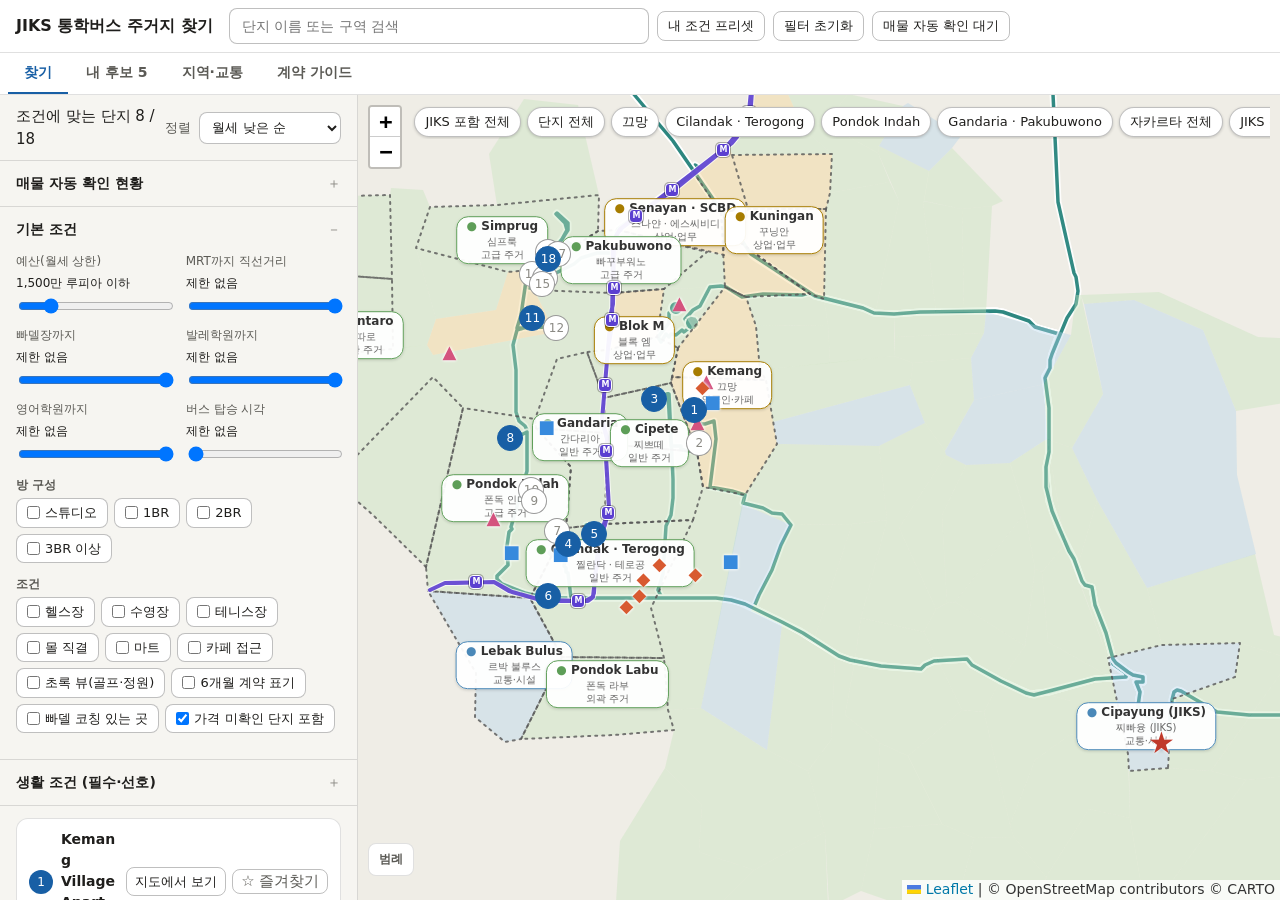
==== commit 687035d8: "Reorganize site structure: one app with hash routes, guide merged in - Routes: #/find, #/mine, #/are" ====
--- a/index.html
+++ b/index.html
@@ -6,18 +6,33 @@
 <title>JIKS 통학버스 주거지 찾기</title>
 <link rel="stylesheet" href="vendor/leaflet/leaflet.css">
 <link rel="stylesheet" href="css/app.css">
+<link rel="stylesheet" href="css/guide.css">
 </head>
-<body data-v="map" data-p="find">
+<body data-m="app" data-v="map" data-p="find">
+<!--
+사이트 구조 (주소는 # 뒤 경로)
+  #/find         찾기: 조건 → 결과 목록, 매물 자동 확인 현황
+  #/mine         내 후보: 단지·매물 즐겨찾기, 환율·공과금, 전체 백업
+  #/area         지역·교통: 지역 구분·동네 안내, 철도·BRT, 통학버스 노선·시간표
+  #/guide        계약 가이드: 안내 (#/guide/check 확인 체크리스트)
+  #/map          모바일 지도 화면
+  #/c/<단지 id>   단지로 바로 이동 (공유용)
+-->
 <div id="shell">
 <div id="app" style="display:contents">
-<header id="top"><h1>JIKS 통학버스 주거지 찾기</h1>
-<input type="text" id="q" placeholder="단지 이름 또는 구역 검색">
-<button class="sm" id="preset">내 조건 프리셋</button>
-<button class="sm" id="reset">필터 초기화</button>
+<header id="top"><h1><a href="#/find">JIKS 통학버스 주거지 찾기</a></h1>
+<input class="am" type="text" id="q" placeholder="단지 이름 또는 구역 검색">
+<button class="sm am" id="preset">내 조건 프리셋</button>
+<button class="sm am" id="reset">필터 초기화</button>
 <button class="sm lvs" id="lvs" title="매물 자동 확인 현황 보기">매물 확인 중…</button>
-<a class="sm lnk" href="housing-guide/">계약 가이드</a>
 </header>
-<nav id="ptabs" aria-label="화면"><button class="mo" data-v="map">지도</button><button data-p="find" class="on">찾기</button><button data-p="mine">내 후보 <span id="mcnt"></span></button><button data-p="layers">지도 표시</button><button data-p="info">자료</button></nav>
+<nav id="ptabs" aria-label="화면">
+<a class="mo" href="#/map" data-r="map">지도</a>
+<a href="#/find" data-r="find">찾기</a>
+<a href="#/mine" data-r="mine">내 후보 <span id="mcnt"></span></a>
+<a href="#/area" data-r="area">지역·교통</a>
+<a href="#/guide" data-r="guide">계약 가이드</a>
+</nav>
 <aside id="side">
 <section class="pn" data-p="find">
 <div id="sbar">
@@ -25,6 +40,7 @@
 <label class="lb" style="flex-direction:row;align-items:center;gap:8px">정렬
 <select id="sort"><option value="p">월세 낮은 순</option><option value="s">선호 충족 많은 순</option><option value="m">MRT 가까운 순</option><option value="j">JIKS 가까운 순</option><option value="b">버스 탑승 늦은 순</option><option value="n">번호 순</option></select></label>
 </div>
+<details class="g" id="lvd"><summary>매물 자동 확인 현황 <span id="lvsum" style="font-weight:400;font-size:12px;color:var(--text-muted)"></span></summary><div class="gb" id="lvp"></div></details>
 <details class="g" open><summary>기본 조건</summary><div class="gb">
 <div class="sgr">
 <label class="lb">예산(월세 상한) <b id="bv"></b><input type="range" id="budget" min="5" max="60" step="0.5" value="15"></label>
@@ -80,7 +96,7 @@
 <input type="file" id="fimp" accept="application/json,.json" style="display:none">
 <details class="g" id="fp" open><summary>★ 즐겨찾기 매물 · 환율·공과금</summary><div class="gb"><div class="fxb"><b id="fxl"></b><div id="fxs"></div><button class="sm" id="fxr" style="margin-top:6px">환율 새로고침</button></div><div class="sgr"><label class="lb">관리비(IPL) Rp/㎡<input type="number" data-cost="ipl" step="1000" min="0"></label><label class="lb">전기 단가 Rp/kWh<input type="number" data-cost="kwh" step="10" min="0"></label></div><div id="fpl"></div><div class="sub">공과금은 면적 기준 추정입니다. 전기 약 5.2kWh/㎡, 물 Rp 100,000 + 1,500/㎡. 관리비·전기·물은 단지와 사용량에 따라 달라 실제 청구액과 다릅니다.</div></div></details>
 </section>
-<section class="pn" data-p="layers">
+<section class="pn" data-p="area">
 <details class="g" open><summary>지역 구분 (켜고 끄기)</summary><div class="gb">
 <div class="rowl"><button class="sm" data-rp="feat">특징 지역만</button><button class="sm" data-rp="admin">행정구역(구·동)만</button><button class="sm" data-rp="all">모두 켜기</button><button class="sm" data-rp="none">모두 끄기</button></div>
 <div class="sg">① 지역 특징<small>색 = 지역 특징. 칩을 눌러 켜고 끕니다</small></div>
@@ -109,6 +125,10 @@
 <label class="ch"><input type="checkbox" data-l="en" checked> 영어학원</label>
 <label class="ch"><input type="checkbox" data-l="bus" checked> 버스 시각</label>
 </div>
+</div></details>
+<details class="g" open><summary>구역·동네 안내</summary><div class="gb">
+<div id="zinfo" style="margin-bottom:14px"></div>
+<div id="kinfo" style="margin-bottom:14px"></div>
 </div></details>
 <details class="g" open><summary>교통 (철도·BRT)</summary><div class="gb">
 <div class="rowl">
@@ -134,19 +154,11 @@
 <div id="rtlist"></div>
 <div class="note" style="padding:6px 0 0">정류장을 시간 순서로 이어 JIKS까지 간 도로 경로 추정입니다(OSRM·OpenStreetMap, 내장 데이터). 실제 경로와 다를 수 있고 노선 번호는 시간표 블록 순서로 추정한 값입니다.</div>
 </div></details>
-</section>
-<section class="pn" data-p="info">
-<details class="g" open><summary>매물 실시간 현황</summary><div class="gb" id="lvp"></div></details>
 <details class="g"><summary>버스 시간표 (S2 2026-2027)</summary><div class="gb">
 <input type="text" id="tq" placeholder="정류장 이름 검색" style="width:100%;margin-bottom:8px">
 <div id="tt"></div>
 <div style="font-size:12px;color:var(--text-muted);margin-top:8px;line-height:1.6">시간표 텍스트가 뒤섞여 있어 정류장과 시각의 짝은 읽은 순서입니다. 노선 번호는 원문에서 확인되는 경우만 적었습니다. 학교 원본 PDF로 대조하세요. 가격은 사이트 표기 그대로이며 문의 때 최종 확인이 필요합니다.</div>
 </div></details>
-<details class="g" open><summary>구역·동네 안내</summary><div class="gb">
-<div id="zinfo" style="margin-bottom:14px"></div>
-<div id="kinfo" style="margin-bottom:14px"></div>
-</div></details>
-<details class="g" open><summary>계약 가이드</summary><div class="gb"><div class="cs">인도네시아 임대차 계약 절차, 확인할 조항, 방문 체크리스트.</div><a class="sm lnk" href="housing-guide/">계약 가이드 열기</a></div></details>
 <div class="note">OpenStreetMap 실제 지도입니다. 단지·학원·JIKS 팝업마다 구글 지도 링크와 부동산 사이트 검색 링크가 있습니다. 거리는 모두 직선거리입니다. 매물은 Jendela360·Travelio·Rumah123·99.co·Mamikos에서 직접 찾아 정리한 목록이며 실시간 연동이 아닙니다. 사진은 각 사이트 이미지로, 매물이 내려가면 안 보입니다. 가격은 사이트에서 최종 확인하세요. 구역 원은 대략적인 범위이며 행정 경계가 아닙니다. 한국 비유는 분위기 기준의 대략적 대응입니다.</div>
 </section>
 </aside>
@@ -170,14 +182,252 @@
 <div id="tlg"></div></div></details>
 </main>
 </div>
+<main id="gv">
+<div class="wrap">
+<header class="gh">
+<h1>인도네시아 주거 계약 가이드</h1>
+<div class="date">자카르타 등 인도네시아 임대차 기준 · 2026-11-16 확인</div>
+</header>
+<nav class="gnav" aria-label="계약 가이드">
+<a href="#/guide" data-gp="guide" class="on">안내</a>
+<a href="#/guide/check" data-gp="check">확인 체크리스트</a>
+</nav>
+
+<!-- ============ 안내 ============ -->
+<section class="page on" id="g-guide">
+
+<h2>한국과 다른 점</h2>
+<div class="grid">
+<div class="card"><div class="k">임대료 지급</div><div class="v">기간 전체 선납</div><div class="k">1~2년, 길게는 3년치</div></div>
+<div class="card"><div class="k">보증금</div><div class="v">1~3개월치</div><div class="k">법적 보호 제도 없음</div></div>
+<div class="card"><div class="k">전기</div><div class="v">누진제 없음</div><div class="k">용량(VA)별 kWh 단가</div></div>
+<div class="card"><div class="k">계약서</div><div class="v">인도네시아어 필수</div><div class="k">이중언어본 권장</div></div>
+</div>
+
+<div class="warn"><b>가장 큰 위험은 선납금이다.</b> 임대료를 1년 이상 먼저 내므로, 집주인이 소유자가 맞는지와 중도 해지 때 돌려받는 방법을 계약 전에 확인한다.</div>
+
+<h2>계약 흐름</h2>
+<ol class="steps">
+<li><b>집 찾기</b><br>Rumah123, 99.co, Jendela360 같은 포털이나 중개인. 통학버스 노선은 <a href="#/find" style="color:var(--accent)">주거지 지도</a>에서 확인.</li>
+<li><b>집 보기·의향서</b><br>마음에 들면 의향서와 예약금(보통 1개월치)을 낸다. 환불 조건을 서면으로 받는다.</li>
+<li><b>서류 확인</b><br>소유 증명, 건축 허가, 세금·공과금 영수증, 임대인 신분증.</li>
+<li><b>계약서 작성</b><br>인도네시아어 계약서(Perjanjian Sewa). 이중언어본 권장. 변호사나 현지 지인 검토.</li>
+<li><b>선납·인도(Serah Terima)</b><br>임대료는 소유자 계좌로 송금. 입주 상태 사진과 서명한 인수 체크리스트.</li>
+<li><b>입주 후 신고</b><br>이웃 단위(RT/RW)와 관리사무소에 입주 신고.</li>
+</ol>
+
+<h2>필요 서류</h2>
+<div class="card">
+<h3>임차인(외국인)</h3>
+<ul>
+<li>여권 사본, 체류 허가(KITAS/KITAP) 사본</li>
+<li>재직·주소 증빙(요청 시)</li>
+<li>이중언어 임대 계약서, 지급 영수증</li>
+</ul>
+<p class="k">KITAS·KITAP 소지자는 본인 명의로 임대할 수 있다. 외국인은 토지 소유 대신 임대권(Hak Sewa)이나 사용권(Hak Pakai) 형태로 쓴다.</p>
+<h3>임대인에게 요구할 서류</h3>
+<ul>
+<li><b>소유권 증서</b> SHM 또는 HGB. 소유자 이름이 임대인과 같은지 확인</li>
+<li><b>건축 허가</b> PBG(구 IMB). 주거 용도로 합법인지 확인</li>
+<li><b>토지건물세(PBB)</b> 납부 영수증</li>
+<li><b>전기·수도 영수증</b> 미납 없음 확인</li>
+<li>임대인 신분증(KTP). 대리인이면 위임장과 임대인 본인 확인</li>
+</ul>
+</div>
+
+<h2>임대료·보증금·중개 수수료</h2>
+<div class="card"><ul>
+<li><b>표시 통화</b> 임대료는 USD 월 단위로 광고해도 지급은 루피아다. 환율 기준일을 계약일로 정하는 경우가 많다. 기준일을 계약서에 쓴다.</li>
+<li><b>선납</b> 보통 1년치. 시장이 공급 과잉이면 6개월치 선납에 응하는 집주인도 있다.</li>
+<li><b>보증금</b> 1~3개월치. 임대 종료 때 조건을 지키면 돌려받는 구조다. 공제 조건과 반환 기한을 계약서에 쓴다.</li>
+<li><b>월 단위 계약</b> 연 단위보다 20~30% 비싼 경우가 있다.</li>
+<li><b>중개 수수료</b> 임대는 임대료 총액의 5%가 흔하고, 5~8% 범위로 설명하는 자료도 있다. 임대인이 내는 경우가 많지만 반반 부담도 있다. 계약 전에 누가 낼지 정한다.</li>
+<li><b>임대료 송금</b> 중개인은 임대료를 받을 권한이 없다. 소유자(또는 개발사) 계좌로 보낸다.</li>
+</ul></div>
+
+<div class="card">
+<h3>선납금 계산기</h3>
+<div class="row">
+<div><label class="f" for="r-rent">연 임대료 (백만 Rp)</label><input id="r-rent" type="number" inputmode="decimal" min="0" placeholder="예: 60"></div>
+<div><label class="f" for="r-years">계약 기간</label><select id="r-years"><option value="1">1년</option><option value="2">2년</option><option value="3">3년</option></select></div>
+</div>
+<div class="row">
+<div><label class="f" for="r-comm">중개 수수료율</label><select id="r-comm"><option value="0">0% (직접 계약)</option><option value="5" selected>5%</option><option value="8">8%</option></select></div>
+<div><label class="f" for="r-dep">보증금</label><select id="r-dep"><option value="1">1개월치</option><option value="2" selected>2개월치</option><option value="3">3개월치</option></select></div>
+</div>
+<label class="f" for="r-fx">환율: 100만 Rp = 몇 원? (선택)</label>
+<input id="r-fx" type="number" inputmode="decimal" min="0" placeholder="예: 80000">
+<div class="res" id="r-res">연 임대료를 입력하면 계산한다.</div>
+<p class="k">보증금은 연 임대료 ÷ 12 × 개월 수로 계산했다. 수수료는 임대료 총액 기준이다.</p>
+</div>
+
+<h2>계약서·특약</h2>
+<div class="card">
+<h3>계약서 확인 항목</h3>
+<ul>
+<li>임대인·임차인 신원, 주소(동·호), 면적, 포함된 가구·가전 목록</li>
+<li>임대료, 지급 방식, 환율 기준일, 계약 기간, 입주일</li>
+<li>보증금 금액, 공제 조건, 반환 기한</li>
+<li>갱신 조건. 종료·갱신 통보는 30~60일 전이 흔하다</li>
+<li>중도 해지, 전대(sublease) 조항. 임대인 승인 아래 전대가 가장 흔한 회수 방법이다</li>
+<li>수리 책임, 공과금·관리비 부담 주체, 세금 부담 주체</li>
+</ul>
+<p class="k">임대차를 규율하는 별도의 특별법은 없고 민법(KUHPerdata 제1548~1600조)이 적용된다. 아파트는 공동주택법(UU 20/2011)도 관련된다.</p>
+<h3>특약 예시</h3>
+<ul>
+<li>조기 귀국·전근 때 임대인이 새 임차인을 찾으면 남은 기간 임대료를 비율로 환불한다.</li>
+<li>보증금은 종료일 후 14일 이내 반환하며 공제 항목은 서면으로 통지한다.</li>
+<li>입주 전 하자(누수, 에어컨, 온수기, 전기 용량)는 임대인이 수리한다.</li>
+<li>임대소득세 등 임대인에게 부과되는 세금은 임대인이 부담한다.</li>
+<li>임대인은 계약 기간 중 매매·담보 설정 때 이 계약의 승계를 조건으로 한다.</li>
+<li>입주 상태 사진·영상과 인수 체크리스트를 계약서 별지로 붙인다.</li>
+</ul>
+<p class="k">특약은 현지 변호사 검토를 권한다.</p>
+</div>
+
+<h2>주의할 점</h2>
+<div class="warn"><ul>
+<li><b>전액 선납 + 계약서 없음</b> 큰 금액 송금은 계약서 서명 뒤에 한다.</li>
+<li><b>소유자 확인</b> 임대인이 소유자인지, 소유자가 아니면 전대 허락 서류가 있는지 확인한다.</li>
+<li><b>인도네시아어 계약서</b> 영문·한글본만 믿지 말고 인도네시아어 본문을 검토한다.</li>
+<li><b>보증금 분쟁</b> 보증금 보호 제도가 없다. 입주 상태 기록이 없으면 퇴거 때 공제를 막기 어렵다.</li>
+<li><b>중도 해지</b> 해지 조항이 없으면 선납 임대료 회수가 어렵다.</li>
+<li><b>이중 계약</b> 같은 집을 여러 사람에게 세놓는 사기가 있다. 열쇠 인도 전에 잔금을 모두 내지 않는다.</li>
+<li><b>침수·정전</b> 자카르타는 우기 침수 이력과 전기 용량(VA)을 입주 전에 묻는다.</li>
+<li><b>세금</b> 임대소득세는 임대인이 신고·납부한다. 계약서에 세금 부담 주체를 쓴다.</li>
+</ul></div>
+
+<h2>전기료(PLN)</h2>
+<div class="card">
+<h3>가정용 단가 (2026년 7~9월 기준)</h3>
+<div class="tw"><table>
+<tr><th>구분</th><th>Rp/kWh</th></tr>
+<tr><td>보조 450VA</td><td>415</td></tr>
+<tr><td>보조 900VA</td><td>605</td></tr>
+<tr><td>비보조 900VA(RTM)</td><td>1,352</td></tr>
+<tr><td>1,300~2,200VA</td><td>1,444.70</td></tr>
+<tr><td>3,500VA 이상</td><td>1,699.53</td></tr>
+</table></div>
+<p>가정용 단가는 2026년 1월부터 오르지 않았다. PLN은 분기마다 조정 여부를 발표한다. 최신 단가는 PLN 공지를 확인한다. 한국식 누진 구간은 없고, 계약 용량(VA)이 단가를 정한다. 외국인 가구는 대부분 비보조 구간에 해당한다.</p>
+<h3>선불(Token)과 후불</h3>
+<ul>
+<li>선불은 토큰을 사서 입력한다. 후불은 다음 달에 청구된다.</li>
+<li>토큰 100,000 Rp는 1,300VA 기준 대략 56~72kWh다. 지역별 가로등세(PPJ) 3~10%와 수수료 2,500 Rp가 빠진다.</li>
+<li>토큰 잔량이 없으면 정전된다. 잔량 경고음이 나면 충전한다.</li>
+</ul>
+<h3>입주 때 할 일</h3>
+<ul>
+<li>전기 용량(VA)을 확인한다. 에어컨 여러 대면 900VA는 부족하다.</li>
+<li>미터 번호와 잔량(또는 검침값) 사진을 찍는다.</li>
+<li>PLN Mobile 앱에 미터를 등록해 잔량과 청구를 본다.</li>
+<li>아파트는 전기가 관리사무소를 거쳐 청구되는 경우가 있다. 단가·수수료를 묻는다.</li>
+</ul>
+</div>
+
+<div class="card">
+<h3>전기 계산기 (추정)</h3>
+<div class="row">
+<div><label class="f" for="e-tar">단가 구분</label><select id="e-tar"><option value="1352">900VA 비보조 · 1,352</option><option value="1444.7" selected>1,300~2,200VA · 1,444.70</option><option value="1699.53">3,500VA 이상 · 1,699.53</option></select></div>
+<div><label class="f" for="e-ppj">가로등세(PPJ)</label><select id="e-ppj"><option value="0.03">3%</option><option value="0.05" selected>5%</option><option value="0.10">10%</option></select></div>
+</div>
+<div class="row">
+<div><label class="f" for="e-kwh">월 사용량 (kWh)</label><input id="e-kwh" type="number" inputmode="decimal" min="0" placeholder="예: 300"></div>
+<div><label class="f" for="e-tok">토큰 금액 (Rp)</label><input id="e-tok" type="number" inputmode="decimal" min="0" placeholder="예: 100000"></div>
+</div>
+<div class="res" id="e-res">사용량 또는 토큰 금액을 입력하면 계산한다.</div>
+</div>
+
+<h2>관리비(아파트·클러스터)</h2>
+<div class="card"><ul>
+<li><b>IPL</b> 환경관리비. 전용 면적(㎡) × 단가. 예: 25㎡ × 30,000 Rp = 750,000 Rp.</li>
+<li><b>서비스 차지</b> 청소·경비·시설 운영비. IPL과 같은 뜻으로 쓰는 곳도 있다.</li>
+<li><b>싱킹 펀드</b> 수리용 적립금. 월 100,000~200,000 Rp 정도이고 연 1회 선납하는 곳이 있다.</li>
+<li><b>주차</b> 차량 등록 비용과 가능 대수.</li>
+<li>IPL과 싱킹 펀드를 임대료에 포함하는지, 임차인이 내는지 계약서에 쓴다. 소유자가 내는 곳도 있고 임차인이 내는 곳도 있다.</li>
+</ul></div>
+
+<h2>인터넷</h2>
+<div class="card">
+<div class="tw"><table>
+<tr><th>업체</th><th>예시 (2025.12~2026.6 보도)</th></tr>
+<tr><td>IndiHome</td><td>50Mbps 인터넷+TV 월 345,000 Rp부터. 지역별 상이. 신규 설치비 45,000 Rp(온라인) 또는 81,000 Rp(영업사원), PPN 별도. 가격에 ONT 대여 포함</td></tr>
+<tr><td>First Media</td><td>50Mbps 프로모션 월 229,000 Rp(정상가 289,000 Rp). 설치비 무료</td></tr>
+<tr><td>MyRepublic</td><td>150Mbps 월 250,000 Rp 안팎부터</td></tr>
+<tr><td>Biznet 등</td><td>도시 지역 중심. 건물에 깔린 망을 확인</td></tr>
+</table></div>
+<ul>
+<li>가격과 가능 속도는 건물·지역마다 다르다. 같은 건물 입주자나 관리사무소에 어느 망이 들어오는지 묻는다.</li>
+<li>설치는 신청 후 며칠이 걸린다. 입주 전에 접수한다.</li>
+<li>아파트는 관리사무소가 인터넷을 서비스 차지로 제공하는 경우가 있다.</li>
+<li>모뎀(ONT)은 임대 장비다. 해지 때 반납한다.</li>
+<li>명의는 임차인 본인 여권·KITAS를 요구할 수 있다.</li>
+</ul>
+</div>
+
+<h2>입주 후</h2>
+<div class="card"><ul>
+<li><b>RT/RW·관리사무소</b> 입주를 신고한다. 외국인은 특히 요구되는 경우가 있다.</li>
+<li><b>인수 체크리스트</b> 방별 사진·영상과 서명한 체크리스트. 퇴거 때 공제 분쟁의 증거다.</li>
+<li><b>열쇠·카드키</b> 수량과 분실 시 비용을 확인한다.</li>
+<li><b>갱신·퇴거</b> 종료 30~60일 전에 의사를 서면으로 알린다. 갱신 때 임대료는 5~15% 오르는 사례가 있다.</li>
+<li><b>서류 보관</b> 계약서, 송금 영수증, 인수 체크리스트를 퇴거 후까지 보관한다.</li>
+</ul></div>
+
+<h2>용어</h2>
+<div class="tw"><table>
+<tr><th>한국어</th><th>인도네시아어</th></tr>
+<tr><td>임대 계약서</td><td>Perjanjian Sewa</td></tr>
+<tr><td>보증금</td><td>Uang Jaminan / Deposit</td></tr>
+<tr><td>소유권 증서</td><td>Sertifikat (SHM, HGB)</td></tr>
+<tr><td>건축 허가</td><td>PBG (구 IMB)</td></tr>
+<tr><td>토지건물세</td><td>PBB</td></tr>
+<tr><td>관리비</td><td>IPL / Service Charge</td></tr>
+<tr><td>적립금</td><td>Sinking Fund</td></tr>
+<tr><td>전기 선불 / 후불</td><td>Prabayar (Token) / Pascabayar</td></tr>
+<tr><td>인도 인수</td><td>Serah Terima</td></tr>
+<tr><td>중개인</td><td>Agen / Perantara</td></tr>
+<tr><td>공증인</td><td>Notaris</td></tr>
+<tr><td>이웃 모임(동네 단위)</td><td>RT / RW</td></tr>
+</table></div>
+
+<h2 class="src">출처·참고</h2>
+<ul class="src">
+<li><a href="https://expat.or.id/info/residentialleasingguidelines.html" target="_blank" rel="noopener">Expat.or.id 주거 임대 지침</a> 선납, 통화, KITAS, 전대</li>
+<li><a href="https://www.rumah123.com/en/property-guide/lease-agreements-in-indonesia-for-expatriates/" target="_blank" rel="noopener">Rumah123 외국인 임대 계약</a></li>
+<li><a href="https://www.expatfocus.com/indonesia/guide/indonesia-property-rental-prices" target="_blank" rel="noopener">Expat Focus 임대 가격·보증금</a></li>
+<li><a href="https://commoner-law.com/indonesia/housing-rights/sewa-menyewa-deposit" target="_blank" rel="noopener">Commoner Law 임대·보증금 법률 가이드(2026)</a></li>
+<li><a href="https://landager.com/id/property-compliance/indonesia/national/overview" target="_blank" rel="noopener">Landager 부동산 컴플라이언스</a> 소유 서류, RT/RW 신고</li>
+<li><a href="https://www.rumah123.com/explore/tanya-properti/agen-properti/" target="_blank" rel="noopener">Rumah123 중개 수수료</a>, <a href="https://jendela360.com/info/komisi-sewa-rumah/" target="_blank" rel="noopener">Jendela360 임대 수수료</a></li>
+<li><a href="https://journalarta.com/news/2026/10/06/tarif-listrik-pln-terbaru-oktober-2026/?all=1" target="_blank" rel="noopener">JournalArta 2026년 10월 PLN 단가</a>, <a href="https://jawapos.com/energi/2608020133/daftar-tarif-listrik-pln-agustus-2026-tidak-ada-kenaikan-untuk-pelanggan-rumah-tangga" target="_blank" rel="noopener">Jawa Pos 2026년 3분기 단가</a></li>
+<li><a href="https://selular.id/2025/12/perbandingan-tarif-internet-indihome-myrepublic-first-media-dan-biznet-home/" target="_blank" rel="noopener">Selular.ID 인터넷 요금 비교</a>, <a href="https://www.telkomsel.com/indihome/addon/indihomeinfo" target="_blank" rel="noopener">IndiHome 안내</a></li>
+<li><a href="https://www.ocbc.id/id/article/2025/10/20/7-biaya-tak-terduga-saat-sewa-apartemen-jangan-kaget" target="_blank" rel="noopener">OCBC 아파트 임대 추가 비용</a>, <a href="https://jendela360.com/info/ipl-apartemen/" target="_blank" rel="noopener">Jendela360 IPL</a></li>
+</ul>
+<p class="k">정보 제공용이다. 요금·제도는 바뀔 수 있고, 계약 전 현지 변호사나 공증인(Notaris) 검토를 권한다.</p>
+</section>
+
+<!-- ============ 확인 ============ -->
+<section class="page" id="g-check">
+<div class="prog">
+<div class="bar"><i id="g-pb"></i></div>
+<div class="ptxt"><span id="g-pt">0 / 0</span><span id="g-pp">0%</span></div>
+</div>
+<div id="g-groups"></div>
+<button class="reset" id="g-reset">체크 초기화</button>
+<p class="k">체크 상태는 이 브라우저에만 저장된다.</p>
+</section>
+</div>
+</main>
 </div>
 <script src="vendor/leaflet/leaflet.js"></script>
-<script src="kel.js"></script>
-<script src="routes.js"></script>
-<script src="photos.js"></script>
+<!-- 데이터 -->
+<script src="js/data/kelurahan.js"></script>
+<script src="js/data/routes.js"></script>
+<script src="js/data/photos.js"></script>
 <script src="js/core/base.js"></script>
 <script src="js/data/places.js"></script>
 <script src="js/data/regions.js"></script>
+<!-- 기능 -->
+<script src="js/features/photos.js"></script>
 <script src="js/features/model.js"></script>
 <script src="js/features/favorites.js"></script>
 <script src="js/features/filter.js"></script>
@@ -188,6 +438,9 @@
 <script src="js/features/transit.js"></script>
 <script src="js/features/busroutes.js"></script>
 <script src="js/features/listings.js"></script>
+<script src="js/features/guide.js"></script>
+<!-- 화면 전환·초기화 -->
+<script src="js/core/router.js"></script>
 <script src="js/main.js"></script>
 </body>
 </html>
--- a/css/app.css
+++ b/css/app.css
@@ -119,19 +119,24 @@
 html,body{height:100%}
 body{overflow:hidden;font-size:14px;line-height:1.5}
 #shell{display:grid;grid-template-columns:clamp(340px,28vw,420px) minmax(0,1fr);grid-template-rows:auto auto minmax(0,1fr);height:100dvh}
-#ptabs{grid-column:1;grid-row:2;display:flex;background:var(--surface-2);border-bottom:0.5px solid var(--border);border-right:0.5px solid var(--border)}
-#ptabs button{flex:1;border:0;border-radius:0;padding:9px 2px;font-size:13px;font-weight:600;color:var(--text-secondary);border-bottom:2px solid transparent;white-space:nowrap}
-#ptabs button.on{color:var(--fill-accent);border-bottom-color:var(--fill-accent)}
+#ptabs{grid-column:1/-1;grid-row:2;display:flex;gap:2px;padding:0 8px;background:var(--surface-2);border-bottom:0.5px solid var(--border);overflow-x:auto}
+#ptabs a{flex:0 0 auto;padding:9px 16px;font-size:14px;font-weight:600;color:var(--text-secondary);text-decoration:none;border-bottom:2px solid transparent;white-space:nowrap}
+#ptabs a:hover{color:var(--text-primary)}
+#ptabs a.on{color:var(--fill-accent);border-bottom-color:var(--fill-accent)}
 #ptabs .mo{display:none}
-#mcnt{font-weight:400;font-size:11px;color:var(--text-muted)}
+#top h1 a{color:inherit;text-decoration:none}
+#gv{display:none;grid-column:1/-1;grid-row:3;overflow-y:auto;min-height:0}
+body[data-m=guide] #gv{display:block}
+body[data-m=guide] #side,body[data-m=guide] #mapcol{display:none!important}
+body[data-m=guide] #top .am{display:none}
 .pn{display:none}
-body[data-p=find] .pn[data-p=find],body[data-p=mine] .pn[data-p=mine],body[data-p=layers] .pn[data-p=layers],body[data-p=info] .pn[data-p=info]{display:block}
+body[data-p=find] .pn[data-p=find],body[data-p=mine] .pn[data-p=mine],body[data-p=area] .pn[data-p=area]{display:block}
 #top{grid-column:1/-1;display:flex;align-items:center;gap:8px;padding:8px 16px;background:var(--surface-2);border-bottom:0.5px solid var(--border);min-width:0}
 #top h1{font-size:16px;font-weight:600;margin:0 8px 0 0;white-space:nowrap}
 #top #q{flex:1;min-width:120px;max-width:420px}
 #top .sm{white-space:nowrap}
 #side{grid-column:1;grid-row:3;overflow-y:auto;overscroll-behavior:contain;background:var(--surface-0);border-right:0.5px solid var(--border);min-height:0}
-#mapcol{grid-column:2;grid-row:2/4;position:relative;min-width:0;min-height:0}
+#mapcol{grid-column:2;grid-row:3;position:relative;min-width:0;min-height:0}
 #mw{position:absolute;inset:0;background:var(--surface-1)}
 #sbar{position:sticky;top:0;z-index:5;display:grid;grid-template-columns:1fr auto;gap:8px;align-items:center;padding:10px 16px;background:var(--surface-0);border-bottom:0.5px solid var(--border)}
 #sbar #cnt{font-size:14px;font-weight:600}
@@ -180,7 +185,8 @@
 #top h1{font-size:15px;flex:1 0 100%;margin:0}
 #top #q{max-width:none;flex:1 0 100%;order:3}
 #top a.lnk{display:none}
-#ptabs{grid-column:1;border-right:0}
+#ptabs{padding:0}
+#ptabs a{flex:1 0 auto;padding:9px 8px;font-size:13px;text-align:center}
 #ptabs .mo{display:block}
 #side,#mapcol{grid-column:1;grid-row:3}
 body[data-v=map] #side{display:none}
--- a/css/guide.css
+++ b/css/guide.css
@@ -0,0 +1,58 @@
+/* 계약 가이드 화면 (#gv 안에서만 적용) */
+#gv{--bg:var(--surface-0);--card:var(--surface-2);--ink:var(--text-primary);--sub:var(--text-secondary);--line:var(--border);--accent:var(--fill-accent);--accent-bg:#e8f0f8;--warn:#9a3b12;--warn-bg:#fbeee6;}
+@media(prefers-color-scheme:dark){#gv{--accent-bg:#1a2633;--warn:#f0a982;--warn-bg:#2d2019;}}
+#gv *{box-sizing:border-box}
+#gv{margin:0;background:var(--bg);color:var(--ink);line-height:1.65;font-size:16px}
+#gv .wrap{max-width:760px;margin:0 auto;padding:0 16px 80px}
+#gv .gh{padding:24px 0 8px}
+#gv h1{font-size:25px;margin:0 0 4px;letter-spacing:-.02em}
+#gv .date{color:var(--sub);font-size:13px}
+#gv .gnav{position:sticky;top:0;text-decoration:none;z-index:10;background:var(--bg);padding:10px 0;display:flex;gap:8px;border-bottom:1px solid var(--line)}
+#gv .gnav a{flex:1;padding:11px 8px;border:1px solid var(--line);background:var(--card);color:var(--ink);border-radius:10px;font:inherit;font-weight:600;cursor:pointer}
+#gv .gnav a.on{background:var(--accent);color:#fff;border-color:var(--accent)}
+@media(prefers-color-scheme:dark){#gv .gnav a.on{color:#0c1620}}
+#gv section.page{display:none}#gv section.page.on{display:block}
+#gv h2{font-size:20px;margin:34px 0 10px;letter-spacing:-.01em}
+#gv h3{font-size:16px;margin:18px 0 6px}
+#gv .card{background:var(--card);border:1px solid var(--line);border-radius:14px;padding:16px;margin:10px 0}
+#gv .grid{display:grid;grid-template-columns:repeat(auto-fit,minmax(200px,1fr));gap:10px}
+#gv .grid .card{margin:0}
+#gv .k{font-size:13px;color:var(--sub)}
+#gv .v{font-size:18px;font-weight:700}
+#gv ul{margin:6px 0;padding-left:20px}#gv li{margin:3px 0}
+#gv table{width:100%;border-collapse:collapse;font-size:14.5px;background:var(--card);border:1px solid var(--line);border-radius:10px;overflow:hidden}
+#gv th,#gv td{padding:9px 10px;border-bottom:1px solid var(--line);text-align:left;vertical-align:top}
+#gv th{background:var(--accent-bg);color:var(--accent);font-weight:700}
+#gv tr:last-child td{border-bottom:0}
+#gv .tw{overflow-x:auto}
+#gv .warn{background:var(--warn-bg);color:var(--warn);border-radius:12px;padding:12px 14px;margin:10px 0}
+#gv .steps{counter-reset:s;list-style:none;padding:0}
+#gv .steps li{counter-increment:s;background:var(--card);border:1px solid var(--line);border-radius:12px;padding:12px 14px 12px 50px;margin:8px 0;position:relative}
+#gv .steps li::before{content:counter(s);position:absolute;left:14px;top:12px;width:26px;height:26px;border-radius:50%;background:var(--accent);color:#fff;text-align:center;line-height:26px;font-weight:700;font-size:14px}
+@media(prefers-color-scheme:dark){#gv .steps li::before{color:#0c1620}}
+#gv label.f{display:block;font-size:13px;color:var(--sub);margin:10px 0 4px}
+#gv input[type=number],#gv select{width:100%;padding:10px;border:1px solid var(--line);border-radius:8px;background:var(--bg);color:var(--ink);font:inherit}
+#gv .row{display:grid;grid-template-columns:1fr 1fr;gap:10px}
+#gv .res{margin-top:14px;padding:14px;border-radius:12px;background:var(--accent-bg)}
+#gv .res b{font-size:19px}
+#gv .src a{color:var(--accent)}
+#gv .src li{font-size:14px}
+#gv .prog{position:sticky;top:61px;background:var(--bg);padding:10px 0;z-index:5}
+#gv .bar{height:10px;background:var(--line);border-radius:6px;overflow:hidden}
+#gv .bar i{display:block;height:100%;width:0;background:var(--accent);transition:width .25s}
+#gv .ptxt{display:flex;justify-content:space-between;font-size:14px;margin-top:6px;color:var(--sub)}
+#gv .grp{margin-top:22px}
+#gv .grp h2{margin:0 0 8px;display:flex;justify-content:space-between;align-items:baseline}
+#gv .grp h2 small{font-size:13px;color:var(--sub);font-weight:400}
+#gv .item{display:flex;gap:12px;align-items:flex-start;background:var(--card);border:1px solid var(--line);border-radius:12px;padding:12px 14px;margin:7px 0;cursor:pointer}
+#gv .item input{width:22px;height:22px;flex:none;margin:2px 0 0;accent-color:var(--accent)}
+#gv .item .t{font-weight:600}
+#gv .item .d{font-size:14px;color:var(--sub)}
+#gv .item.done{opacity:.55}#gv .item.done .t{text-decoration:line-through}
+#gv .reset{margin-top:24px;padding:10px 16px;border:1px solid var(--line);background:var(--card);color:var(--ink);border-radius:10px;font:inherit;cursor:pointer}
+#gv .gnav a{text-align:center;text-decoration:none}
+#gv .gnav a.on{background:var(--accent);color:#fff;border-color:var(--accent)}
+@media(prefers-color-scheme:dark){#gv .gnav a.on{color:#0c1620}}
+#gv input[type=number],#gv select{height:auto}
+#gv button.reset:hover{background:var(--card)}
+
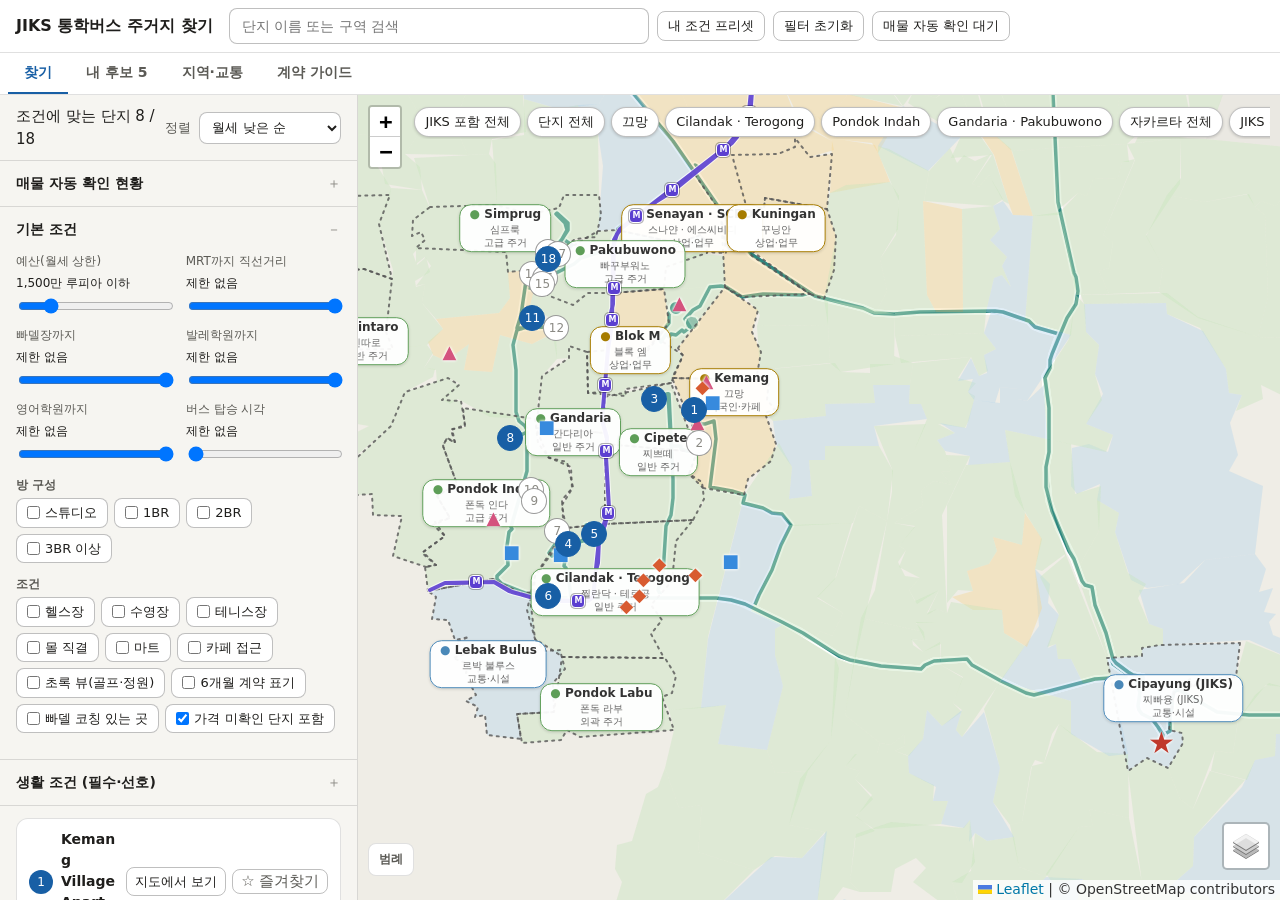
==== commit 5ccf7a20: "Cover all of Jakarta: boundaries and descriptions for 44 districts and 267 kelurahan - js/data/kelur" ====
--- a/index.html
+++ b/index.html
@@ -425,6 +425,7 @@
 <script src="js/data/photos.js"></script>
 <script src="js/core/base.js"></script>
 <script src="js/data/places.js"></script>
+<script src="js/data/districts.js"></script>
 <script src="js/data/regions.js"></script>
 <!-- 기능 -->
 <script src="js/features/photos.js"></script>
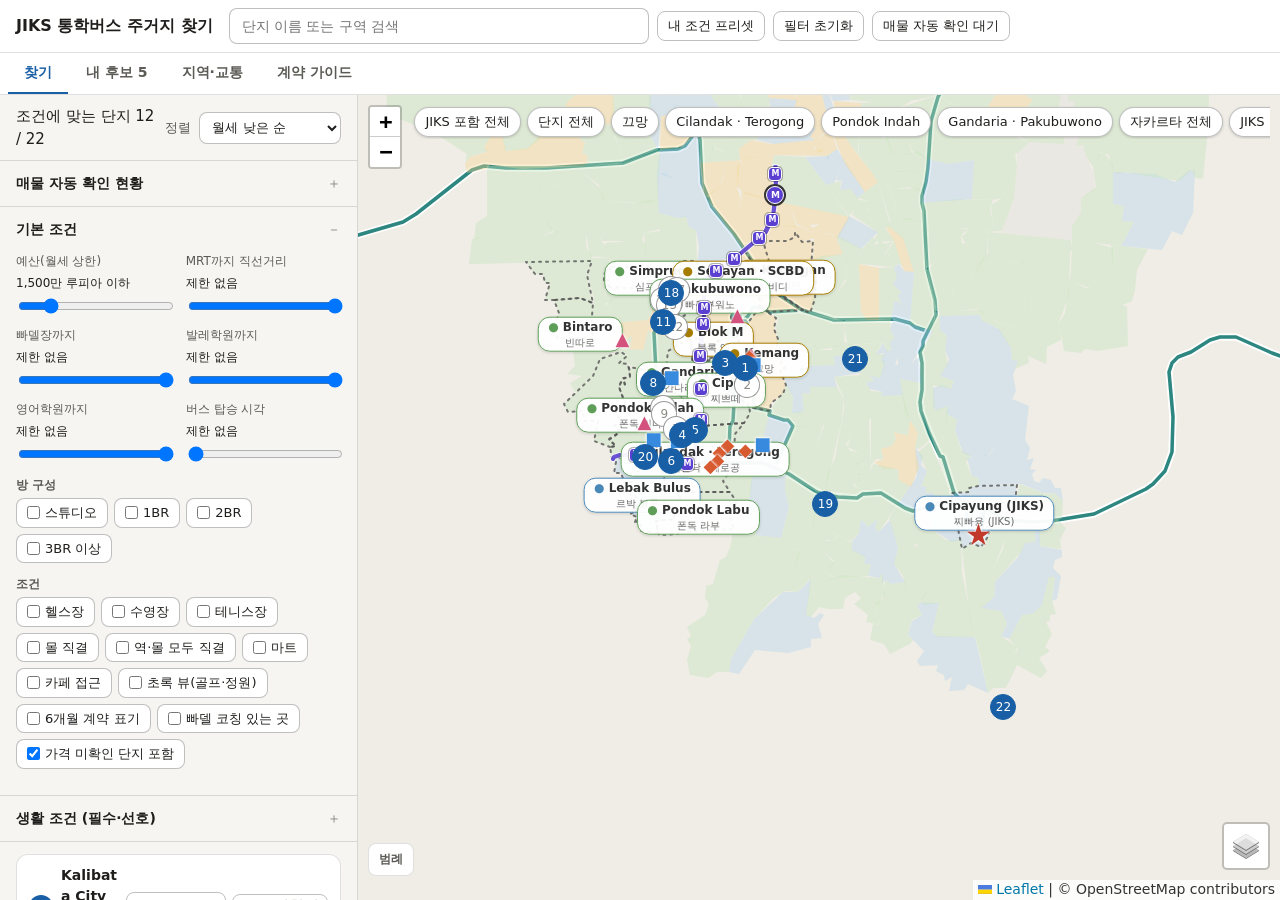
==== commit 3930d90d: "역·몰 직결 단지 4곳 추가(Southgate, Poins Square, Kalibata City, Transpark Cibubur) - tod 필드(역, 연결 방식, 직결 수준)" ====
--- a/index.html
+++ b/index.html
@@ -63,6 +63,7 @@
 <label class="ch"><input type="checkbox" data-f="pool"> 수영장</label>
 <label class="ch"><input type="checkbox" data-f="ten"> 테니스장</label>
 <label class="ch"><input type="checkbox" data-f="mall"> 몰 직결</label>
+<label class="ch"><input type="checkbox" data-f="tod"> 역·몰 모두 직결</label>
 <label class="ch"><input type="checkbox" data-f="mart"> 마트</label>
 <label class="ch"><input type="checkbox" data-f="cafe"> 카페 접근</label>
 <label class="ch"><input type="checkbox" data-f="green"> 초록 뷰(골프·정원)</label>
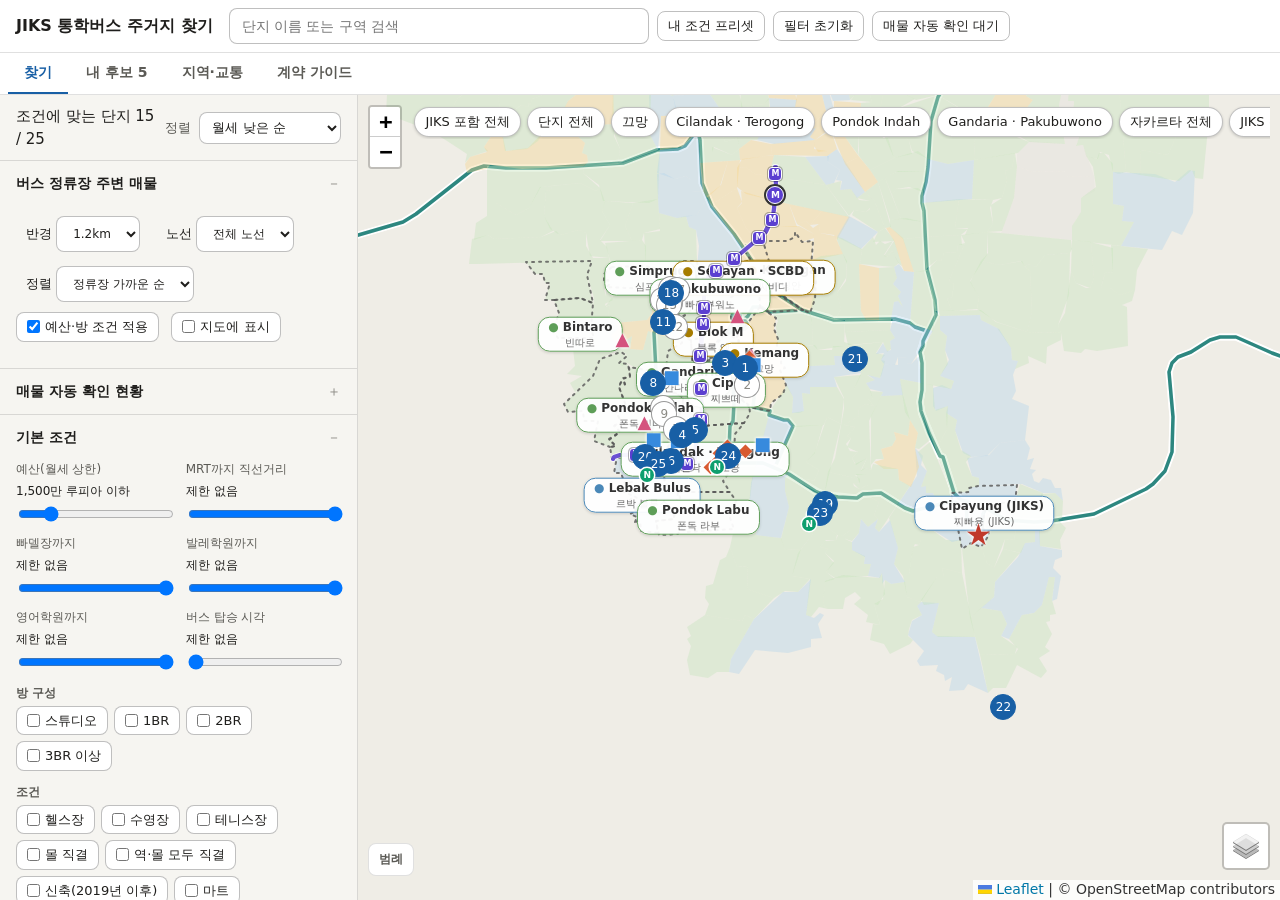
==== commit 1909a75d: "남자카르타 신축·저가 단지 3곳 추가(Samesta Mahata, Antasari Place, Arumaya)와 신축 표기 - nw 필드(준공·인도 시기)와 '신축(2019년 이후" ====
--- a/index.html
+++ b/index.html
@@ -40,6 +40,12 @@
 <label class="lb" style="flex-direction:row;align-items:center;gap:8px">정렬
 <select id="sort"><option value="p">월세 낮은 순</option><option value="s">선호 충족 많은 순</option><option value="m">MRT 가까운 순</option><option value="j">JIKS 가까운 순</option><option value="b">버스 탑승 늦은 순</option><option value="n">번호 순</option></select></label>
 </div>
+<details class="g" id="nbd" open><summary>버스 정류장 주변 매물 <span id="nbsum" style="font-weight:400;font-size:12px;color:var(--text-muted)"></span></summary><div class="gb">
+<div class="fx" style="flex-wrap:wrap;gap:6px;margin-bottom:6px"><label class="sm">반경 <select id="nbr"><option value="0.5">500m</option><option value="0.8">800m</option><option value="1.2" selected>1.2km</option></select></label>
+<label class="sm">노선 <select id="nbrt"><option value="">전체 노선</option></select></label>
+<label class="sm">정렬 <select id="nbs"><option value="km">정류장 가까운 순</option><option value="price">월세 낮은 순</option></select></label>
+<label class="ch"><input type="checkbox" id="nbb" checked> 예산·방 조건 적용</label><label class="ch"><input type="checkbox" id="nbm"> 지도에 표시</label></div>
+<div id="nbl"></div></div></details>
 <details class="g" id="lvd"><summary>매물 자동 확인 현황 <span id="lvsum" style="font-weight:400;font-size:12px;color:var(--text-muted)"></span></summary><div class="gb" id="lvp"></div></details>
 <details class="g" open><summary>기본 조건</summary><div class="gb">
 <div class="sgr">
@@ -64,6 +70,7 @@
 <label class="ch"><input type="checkbox" data-f="ten"> 테니스장</label>
 <label class="ch"><input type="checkbox" data-f="mall"> 몰 직결</label>
 <label class="ch"><input type="checkbox" data-f="tod"> 역·몰 모두 직결</label>
+<label class="ch"><input type="checkbox" data-f="nw"> 신축(2019년 이후)</label>
 <label class="ch"><input type="checkbox" data-f="mart"> 마트</label>
 <label class="ch"><input type="checkbox" data-f="cafe"> 카페 접근</label>
 <label class="ch"><input type="checkbox" data-f="green"> 초록 뷰(골프·정원)</label>
@@ -177,7 +184,7 @@
 </div>
 <div id="mw"><div id="map" style="position:absolute;inset:0"></div></div>
 <details id="lg"><summary>범례</summary><div>
-<span style="color:var(--fill-accent)">●</span> 조건 통과 · <span style="color:var(--text-muted)">●</span> 제외 · <span style="color:var(--fill-danger)">★</span> JIKS<br>
+<span style="color:var(--fill-accent)">●</span> 조건 통과 · <span style="color:var(--text-muted)">●</span> 제외 · <span style="color:#0E9F6E">N</span> 신축(2019년~) · <span style="color:var(--fill-danger)">★</span> JIKS<br>
 <span style="color:#D85A30">◆</span> 빠델 · <span style="color:#D4537E">▲</span> 발레 · <span style="color:#378ADD">■</span> 영어학원<br>
 <div id="clg"></div>
 <div id="tlg"></div></div></details>
@@ -440,6 +447,7 @@
 <script src="js/features/transit.js"></script>
 <script src="js/features/busroutes.js"></script>
 <script src="js/features/listings.js"></script>
+<script src="js/features/nearby.js"></script>
 <script src="js/features/guide.js"></script>
 <!-- 화면 전환·초기화 -->
 <script src="js/core/router.js"></script>
--- a/css/app.css
+++ b/css/app.css
@@ -37,6 +37,8 @@
 .rm{position:relative;width:26px;height:26px;border-radius:50%;display:flex;align-items:center;justify-content:center;font-size:12px;font-weight:500;border:1.5px solid var(--border-stronger);background:var(--surface-2);color:var(--text-muted)}
 .rm.on{background:var(--fill-accent);border-color:var(--fill-accent);color:var(--on-accent)}
 .rm.fv{box-shadow:0 0 0 3px #F5C518}
+.rm.nw::before{content:'N';position:absolute;bottom:-6px;left:-6px;width:14px;height:14px;border-radius:50%;background:#0E9F6E;color:#fff;font-size:9px;line-height:14px;text-align:center;font-weight:600;box-shadow:0 0 0 1.5px #fff}
+.bd.nw{background:#E6F6EF;color:#0B7A55}
 .rm.fv::after{content:'★';position:absolute;top:-12px;right:-9px;font-size:15px;line-height:1;color:#E0A800;text-shadow:0 0 2px #fff,0 0 2px #fff}
 .fb{font-size:15px;line-height:1;padding:4px 10px;color:var(--text-secondary)}
 .fb.on{color:#B8860B;border-color:#E0A800;background:rgba(245,197,24,.18)}
@@ -210,3 +212,10 @@
 .lvs.bad{border-color:var(--fill-danger);color:var(--text-danger)}
 .lr.dd{opacity:.55}
 .lr.dd>a{text-decoration:line-through}
+
+/* 정류장 주변 매물 */
+.nbm{transform:translate(-50%,-50%);background:var(--surface-2);border:2px solid #666;border-radius:10px;padding:1px 5px;font-size:11px;font-weight:600;white-space:nowrap;box-shadow:0 1px 3px rgba(0,0,0,.25)}
+.cd.nbc .lr{display:flex;align-items:center;gap:4px;flex-wrap:wrap}
+.cd.nbc .lt{width:44px;height:32px;object-fit:cover;border-radius:4px}
+#nbd select{font-size:12px}
+.cd.nbc .hd button{flex:none;white-space:nowrap}
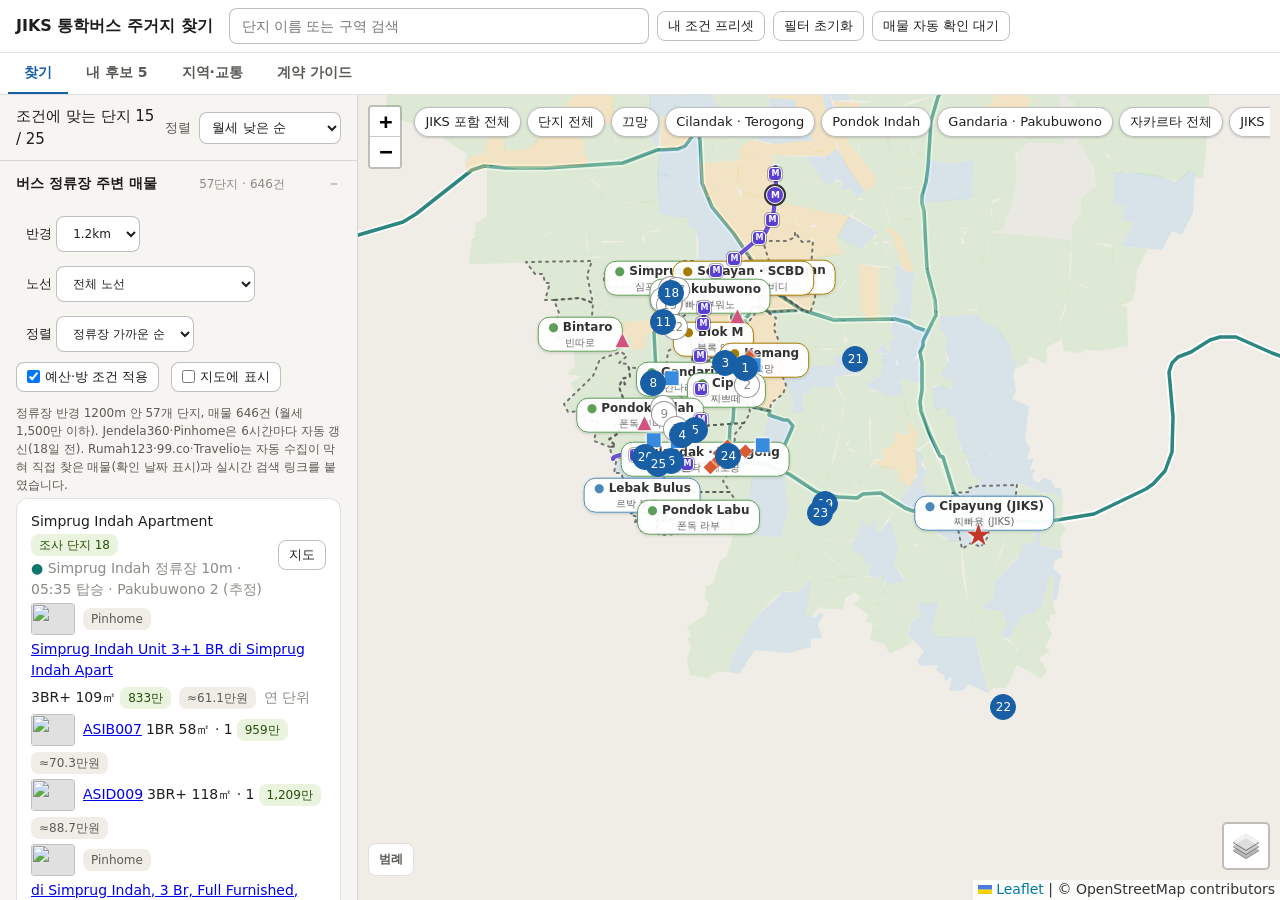
==== commit efed90f6: "Add listings near every school-bus boarding point (Jendela360, Pinhome, Rumah123, 99.co, Travelio) -" ====
--- a/index.html
+++ b/index.html
@@ -70,7 +70,6 @@
 <label class="ch"><input type="checkbox" data-f="ten"> 테니스장</label>
 <label class="ch"><input type="checkbox" data-f="mall"> 몰 직결</label>
 <label class="ch"><input type="checkbox" data-f="tod"> 역·몰 모두 직결</label>
-<label class="ch"><input type="checkbox" data-f="nw"> 신축(2019년 이후)</label>
 <label class="ch"><input type="checkbox" data-f="mart"> 마트</label>
 <label class="ch"><input type="checkbox" data-f="cafe"> 카페 접근</label>
 <label class="ch"><input type="checkbox" data-f="green"> 초록 뷰(골프·정원)</label>
@@ -184,7 +183,7 @@
 </div>
 <div id="mw"><div id="map" style="position:absolute;inset:0"></div></div>
 <details id="lg"><summary>범례</summary><div>
-<span style="color:var(--fill-accent)">●</span> 조건 통과 · <span style="color:var(--text-muted)">●</span> 제외 · <span style="color:#0E9F6E">N</span> 신축(2019년~) · <span style="color:var(--fill-danger)">★</span> JIKS<br>
+<span style="color:var(--fill-accent)">●</span> 조건 통과 · <span style="color:var(--text-muted)">●</span> 제외 · <span style="color:var(--fill-danger)">★</span> JIKS<br>
 <span style="color:#D85A30">◆</span> 빠델 · <span style="color:#D4537E">▲</span> 발레 · <span style="color:#378ADD">■</span> 영어학원<br>
 <div id="clg"></div>
 <div id="tlg"></div></div></details>
--- a/css/app.css
+++ b/css/app.css
@@ -37,8 +37,6 @@
 .rm{position:relative;width:26px;height:26px;border-radius:50%;display:flex;align-items:center;justify-content:center;font-size:12px;font-weight:500;border:1.5px solid var(--border-stronger);background:var(--surface-2);color:var(--text-muted)}
 .rm.on{background:var(--fill-accent);border-color:var(--fill-accent);color:var(--on-accent)}
 .rm.fv{box-shadow:0 0 0 3px #F5C518}
-.rm.nw::before{content:'N';position:absolute;bottom:-6px;left:-6px;width:14px;height:14px;border-radius:50%;background:#0E9F6E;color:#fff;font-size:9px;line-height:14px;text-align:center;font-weight:600;box-shadow:0 0 0 1.5px #fff}
-.bd.nw{background:#E6F6EF;color:#0B7A55}
 .rm.fv::after{content:'★';position:absolute;top:-12px;right:-9px;font-size:15px;line-height:1;color:#E0A800;text-shadow:0 0 2px #fff,0 0 2px #fff}
 .fb{font-size:15px;line-height:1;padding:4px 10px;color:var(--text-secondary)}
 .fb.on{color:#B8860B;border-color:#E0A800;background:rgba(245,197,24,.18)}
